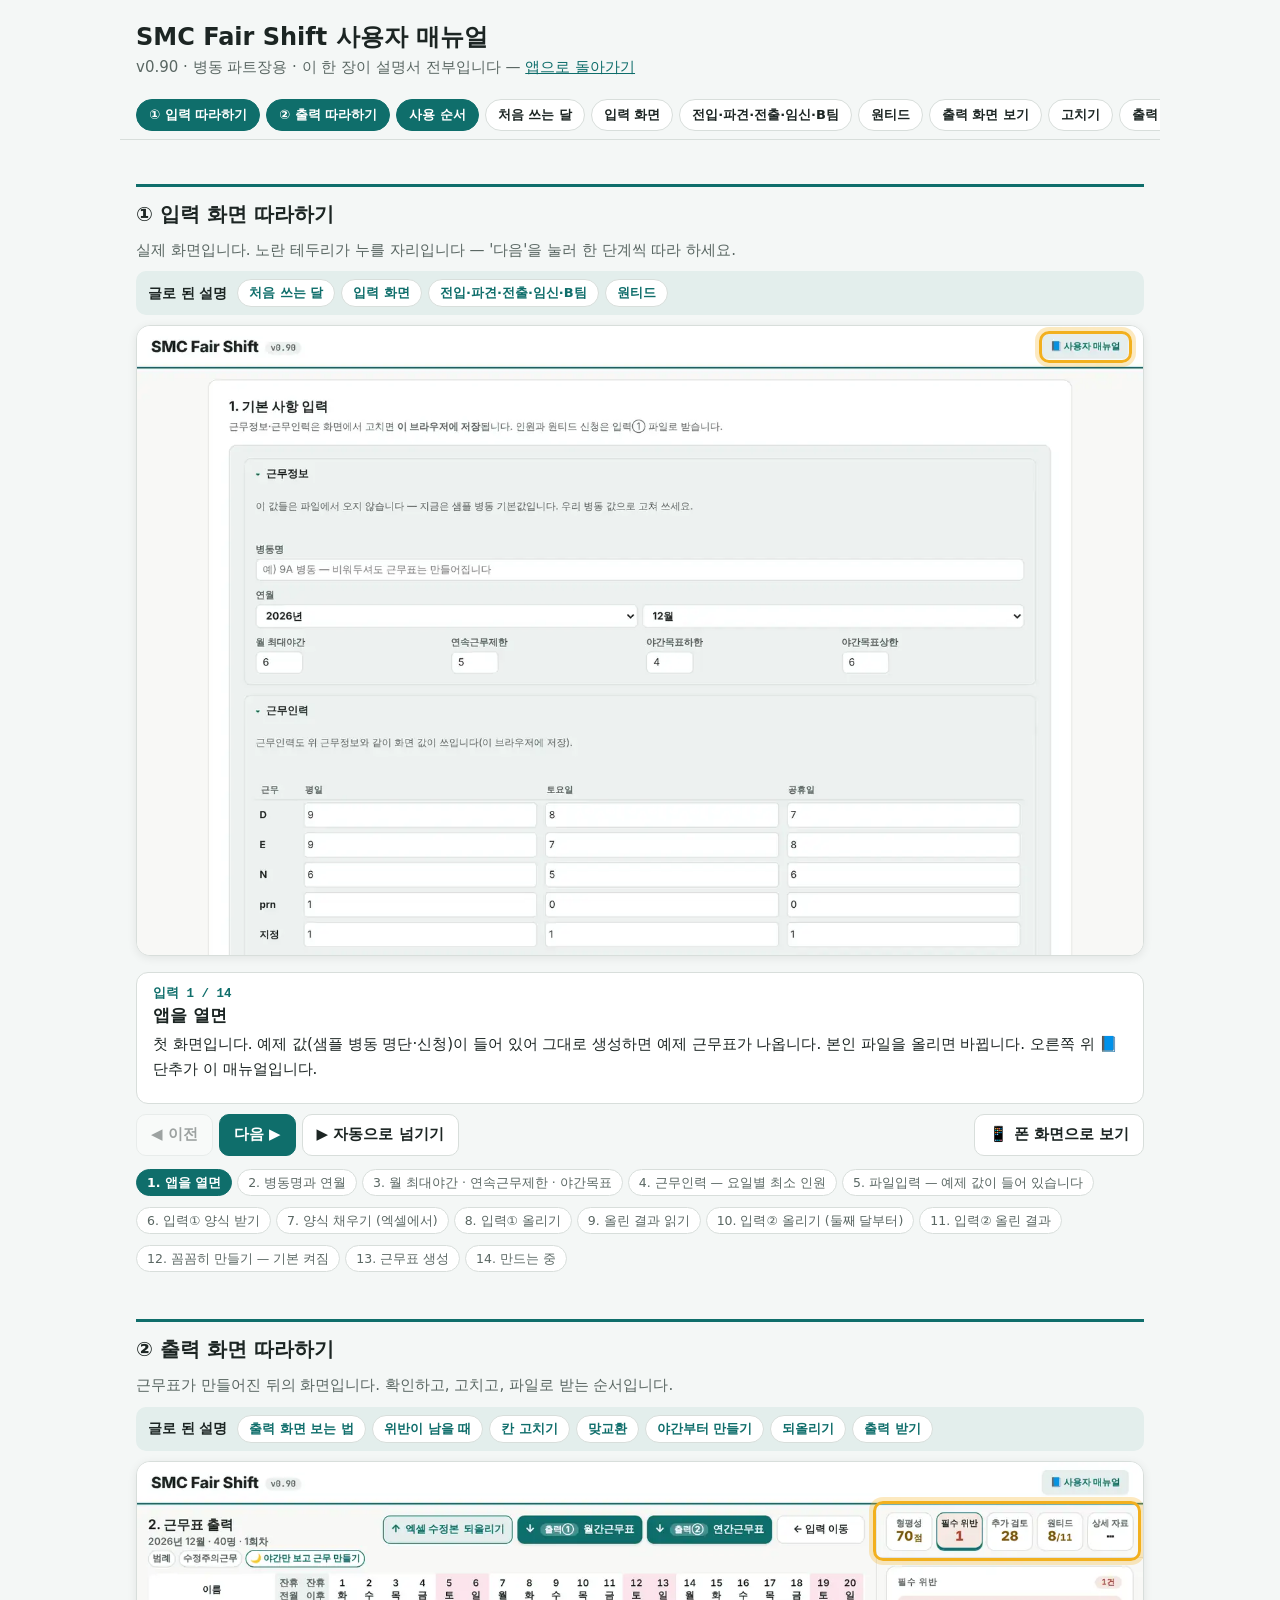
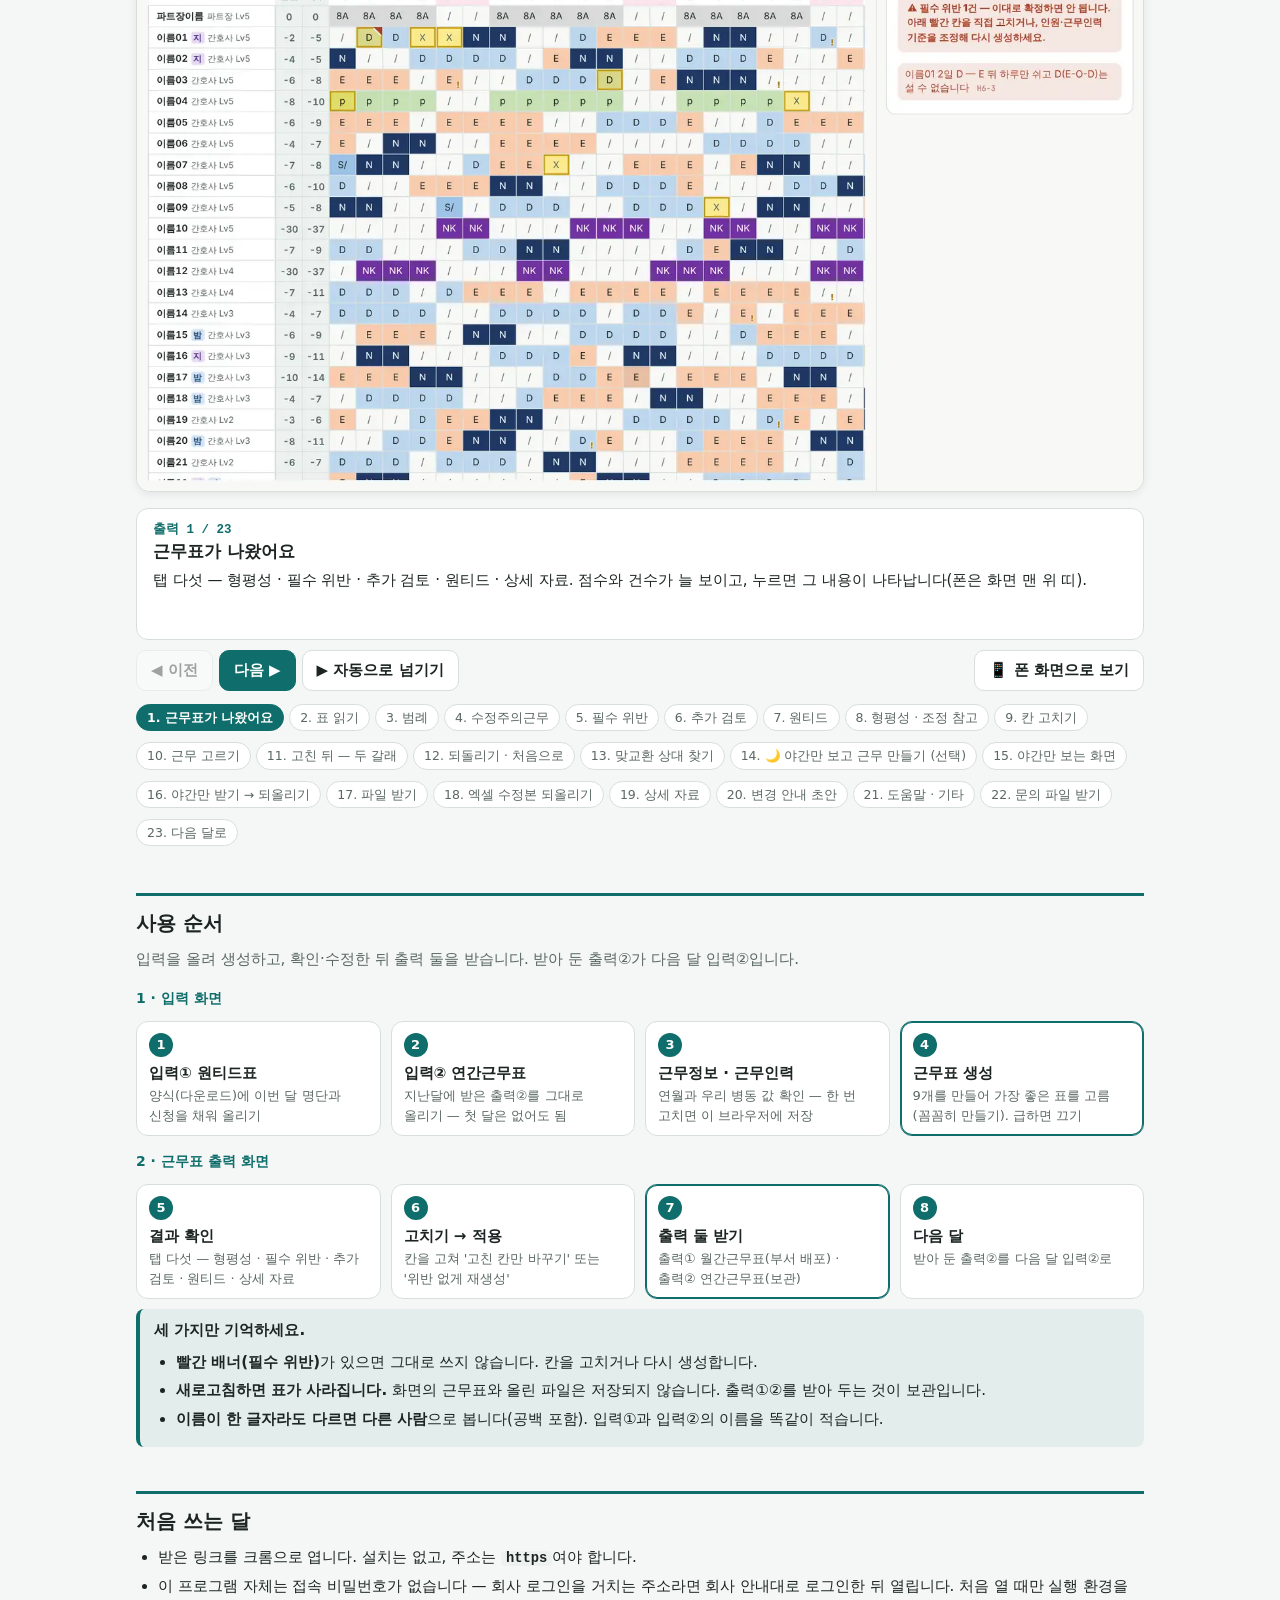
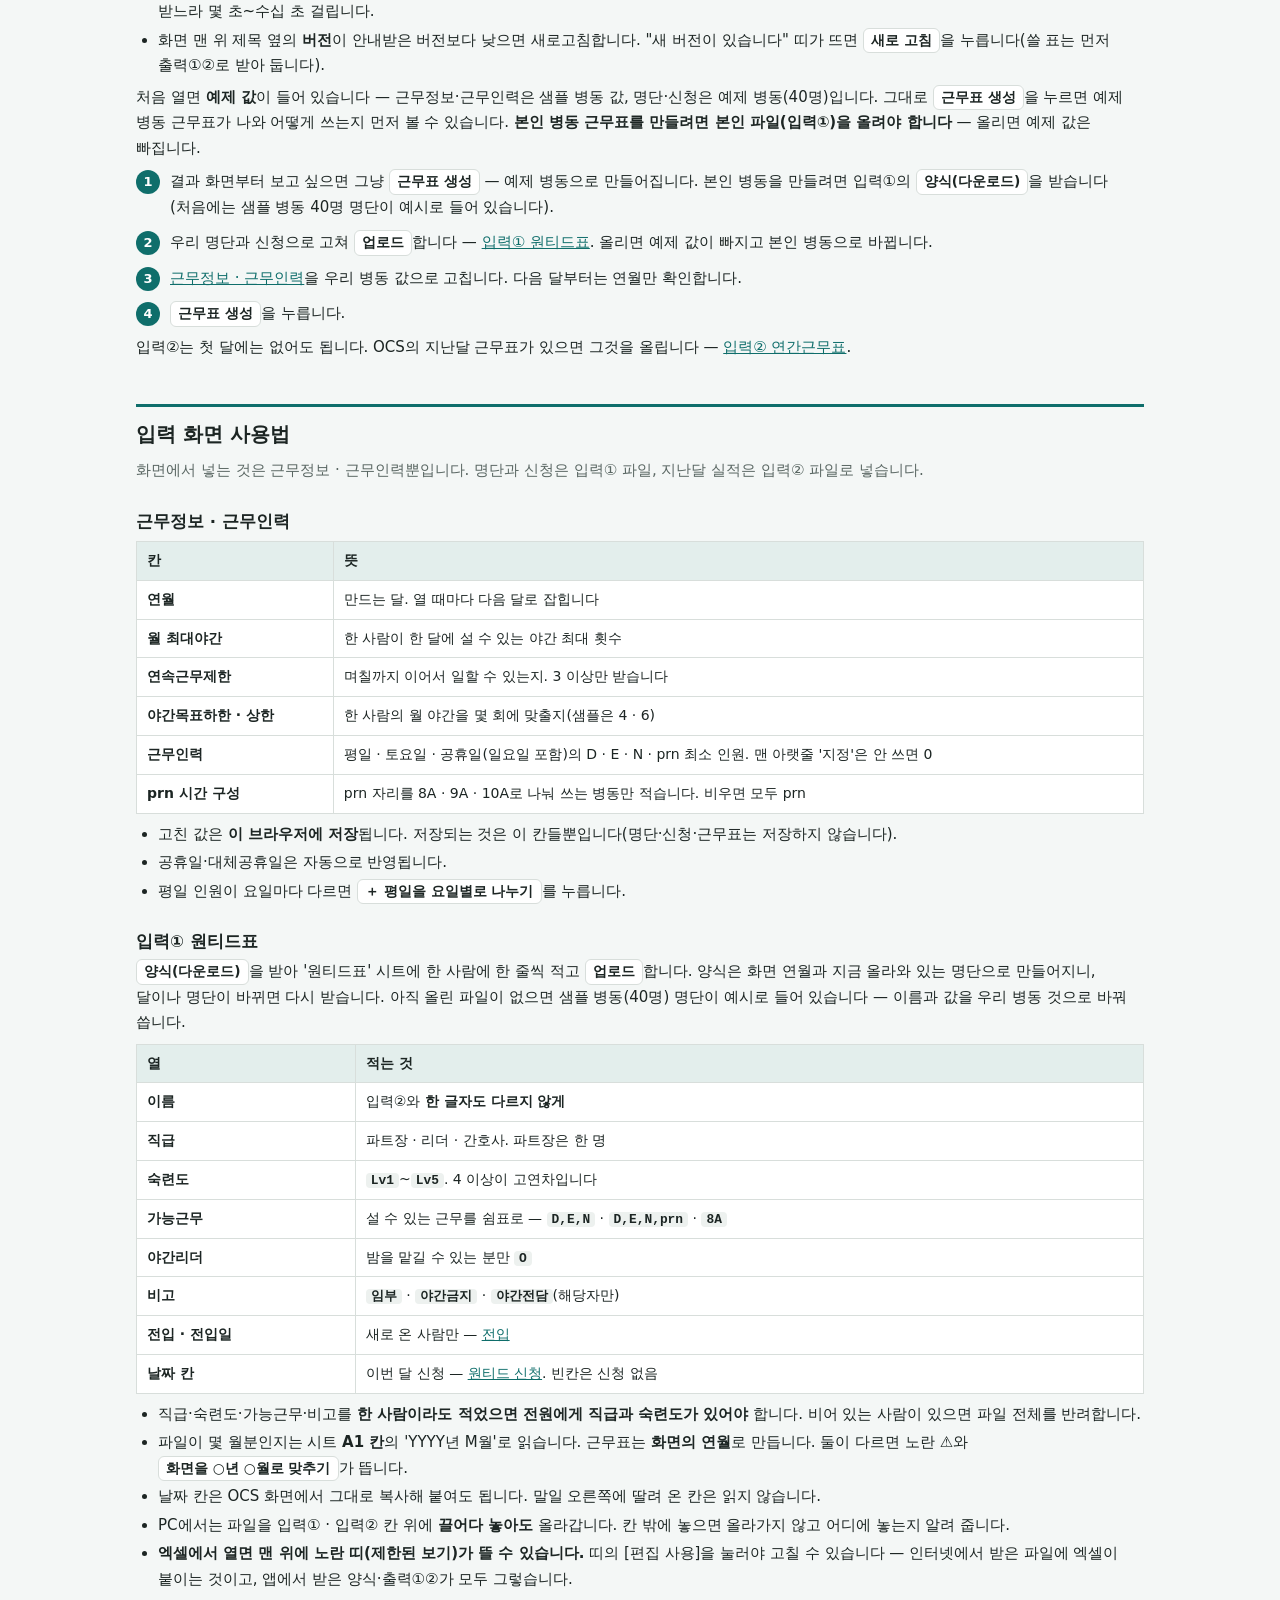
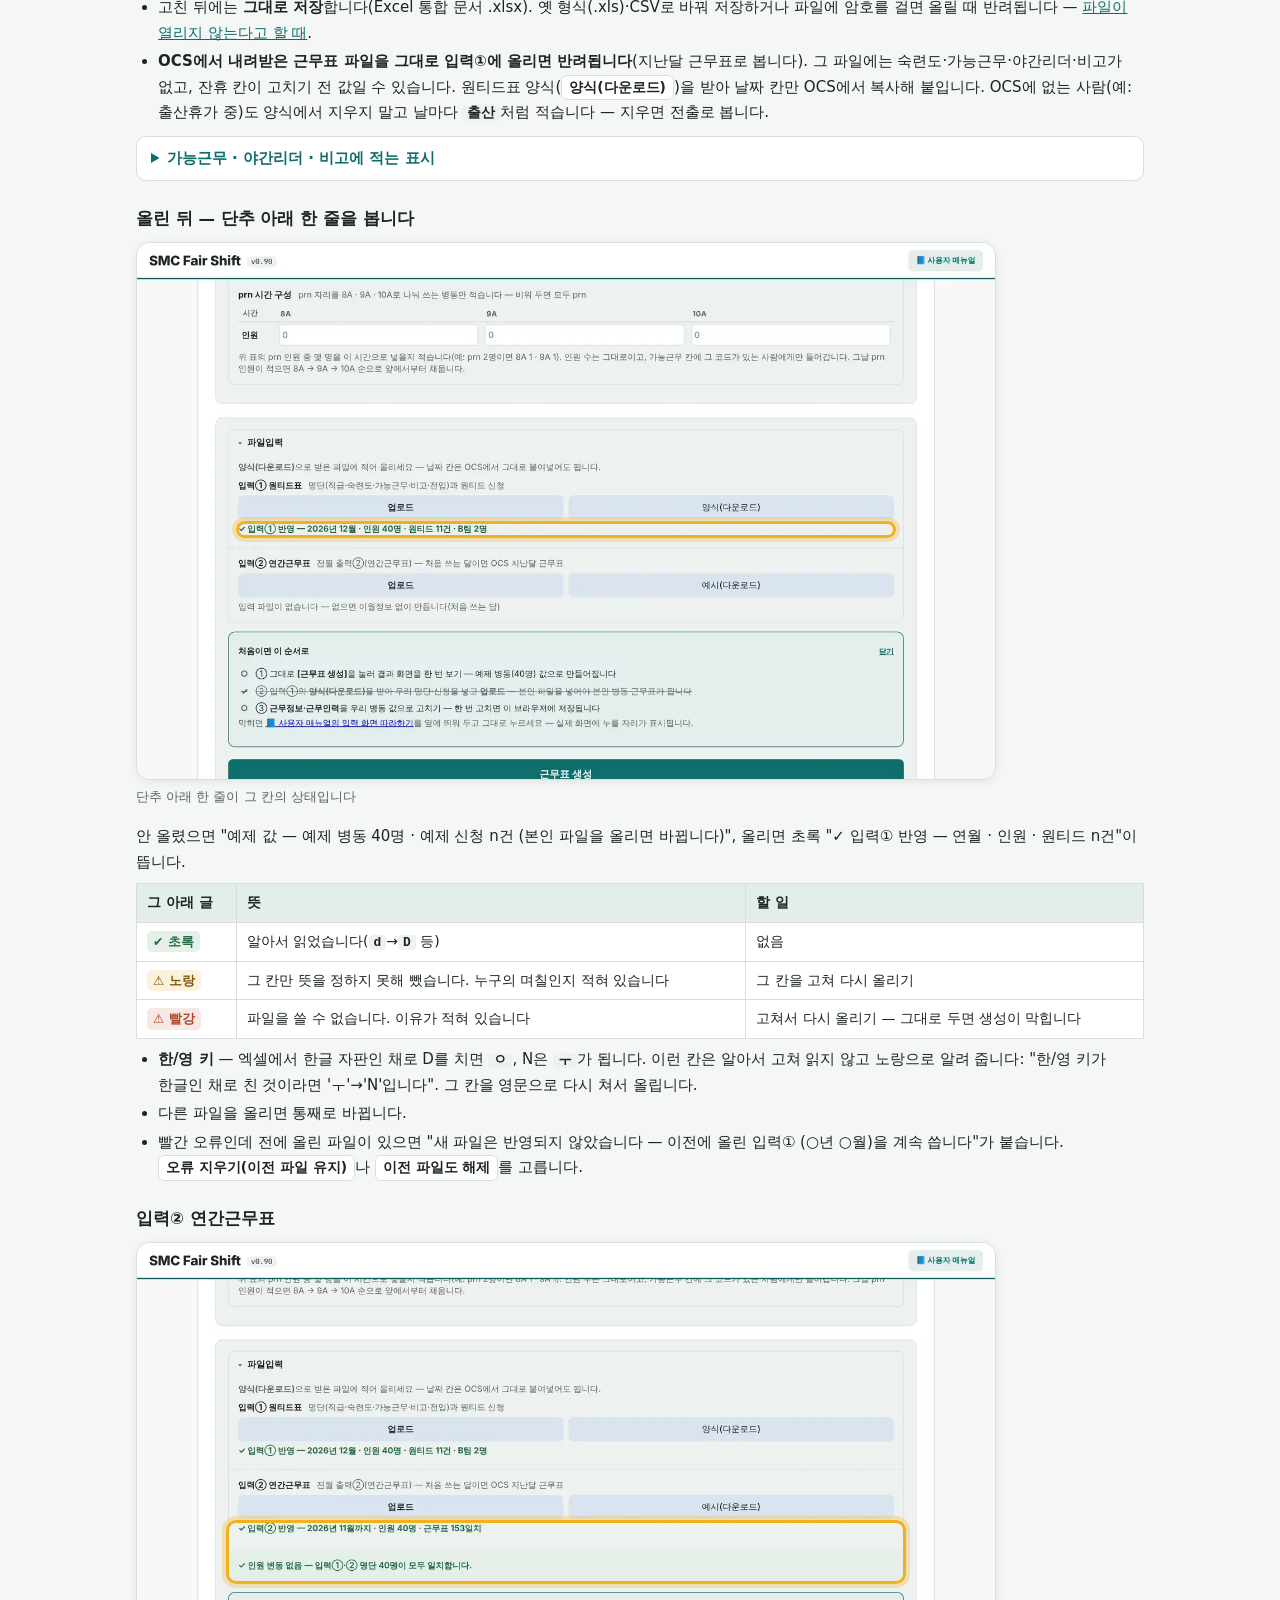
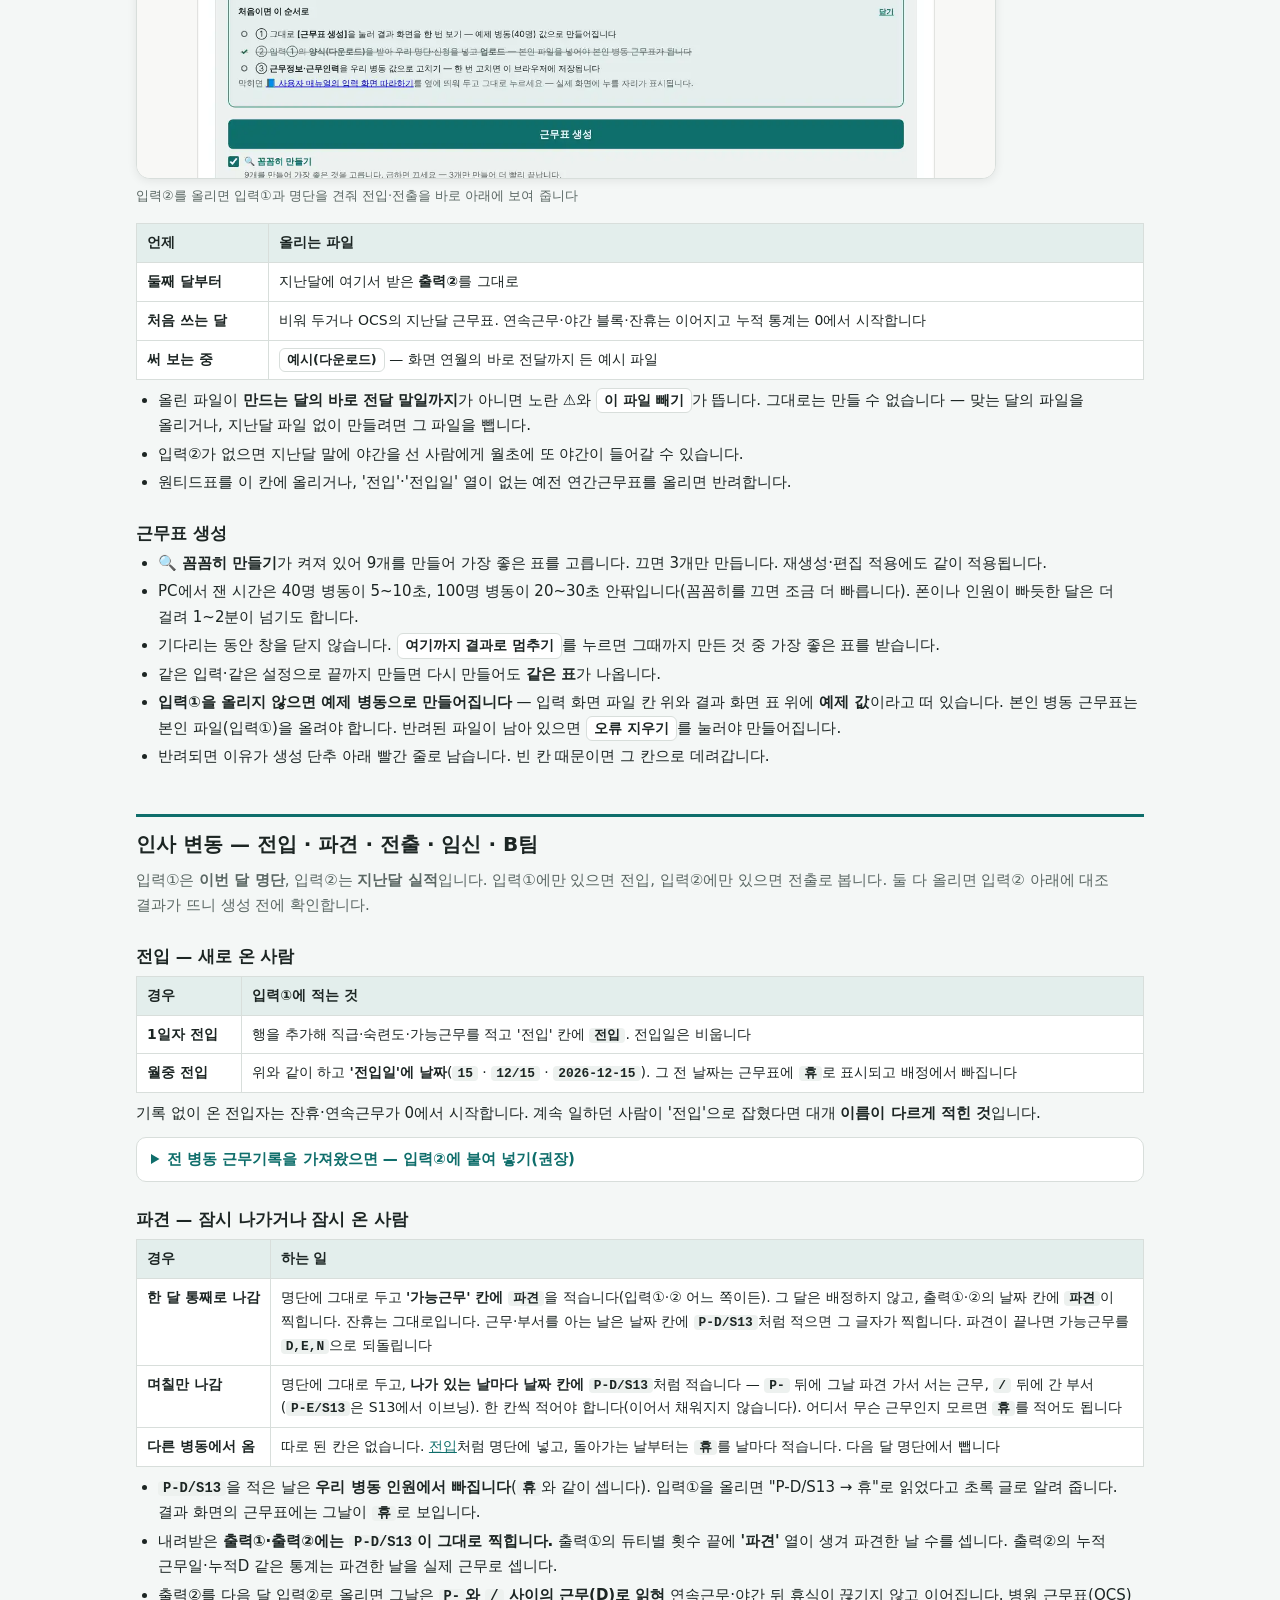
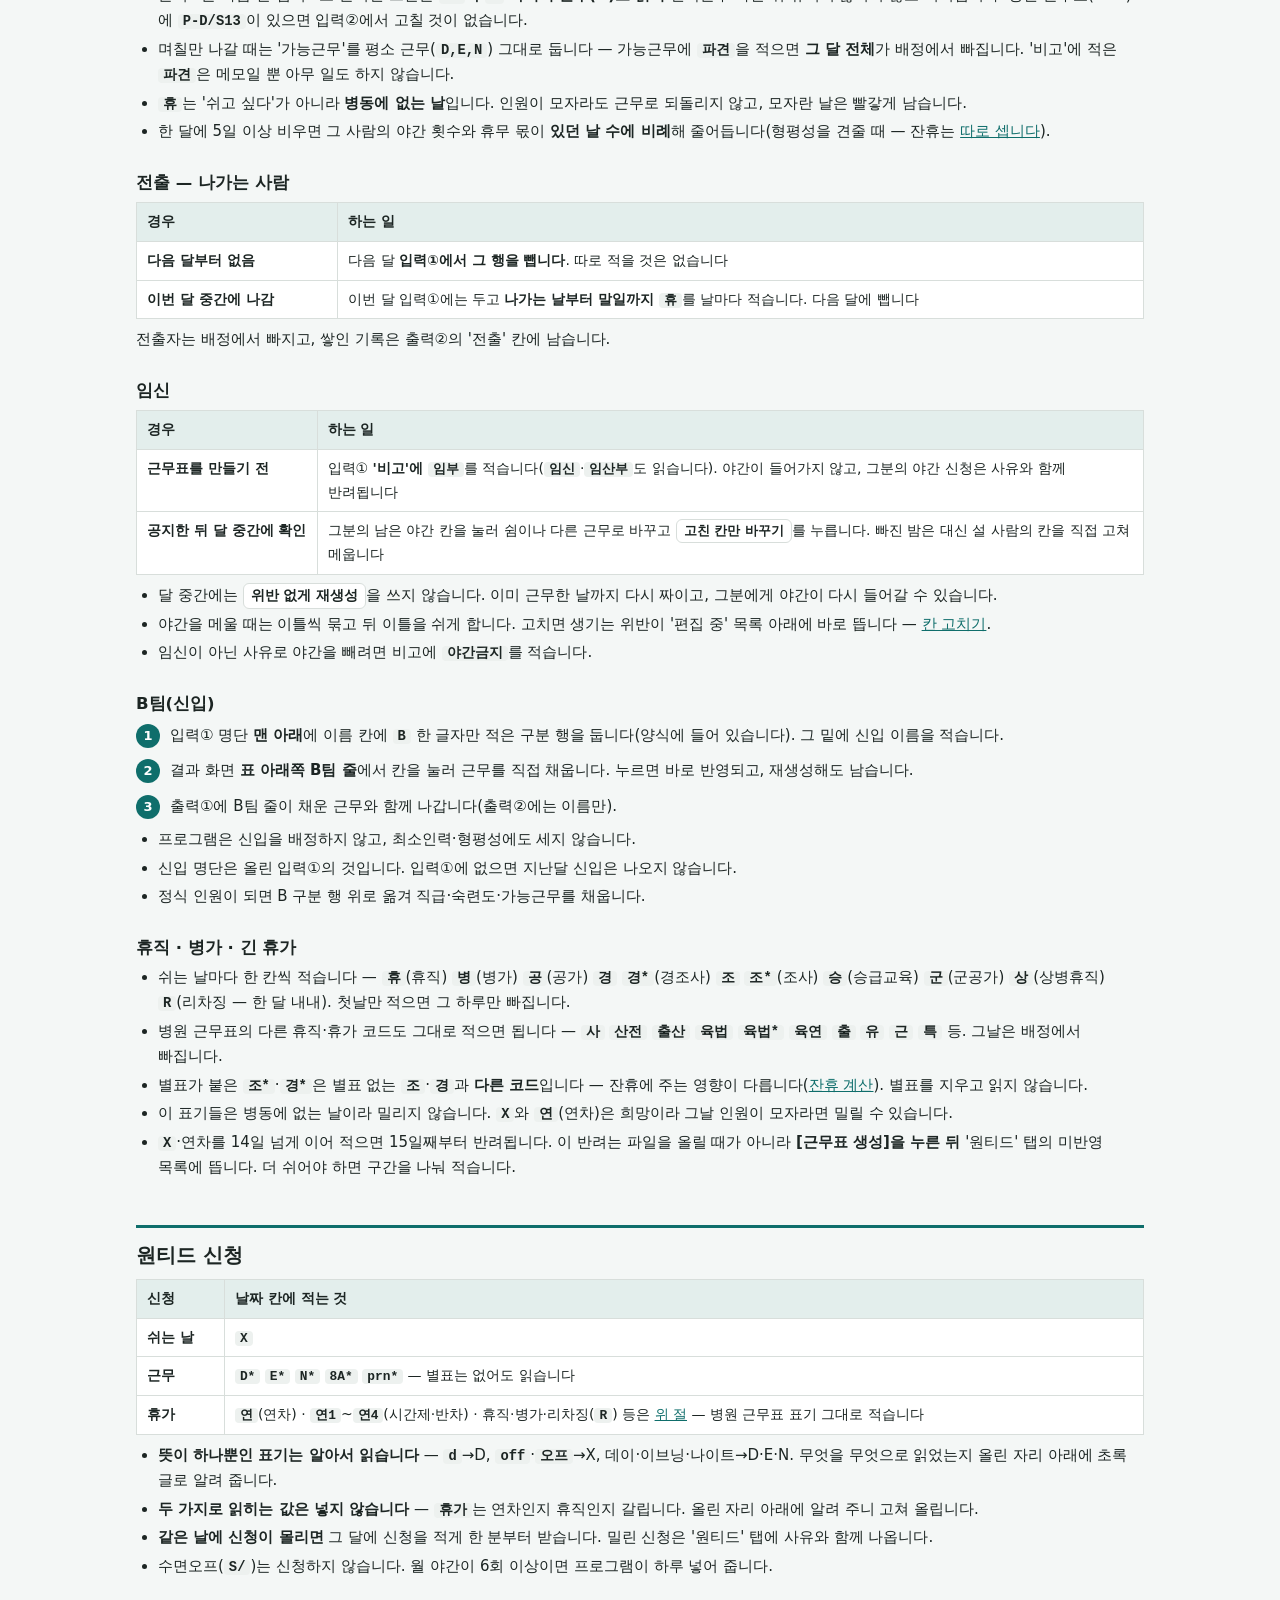
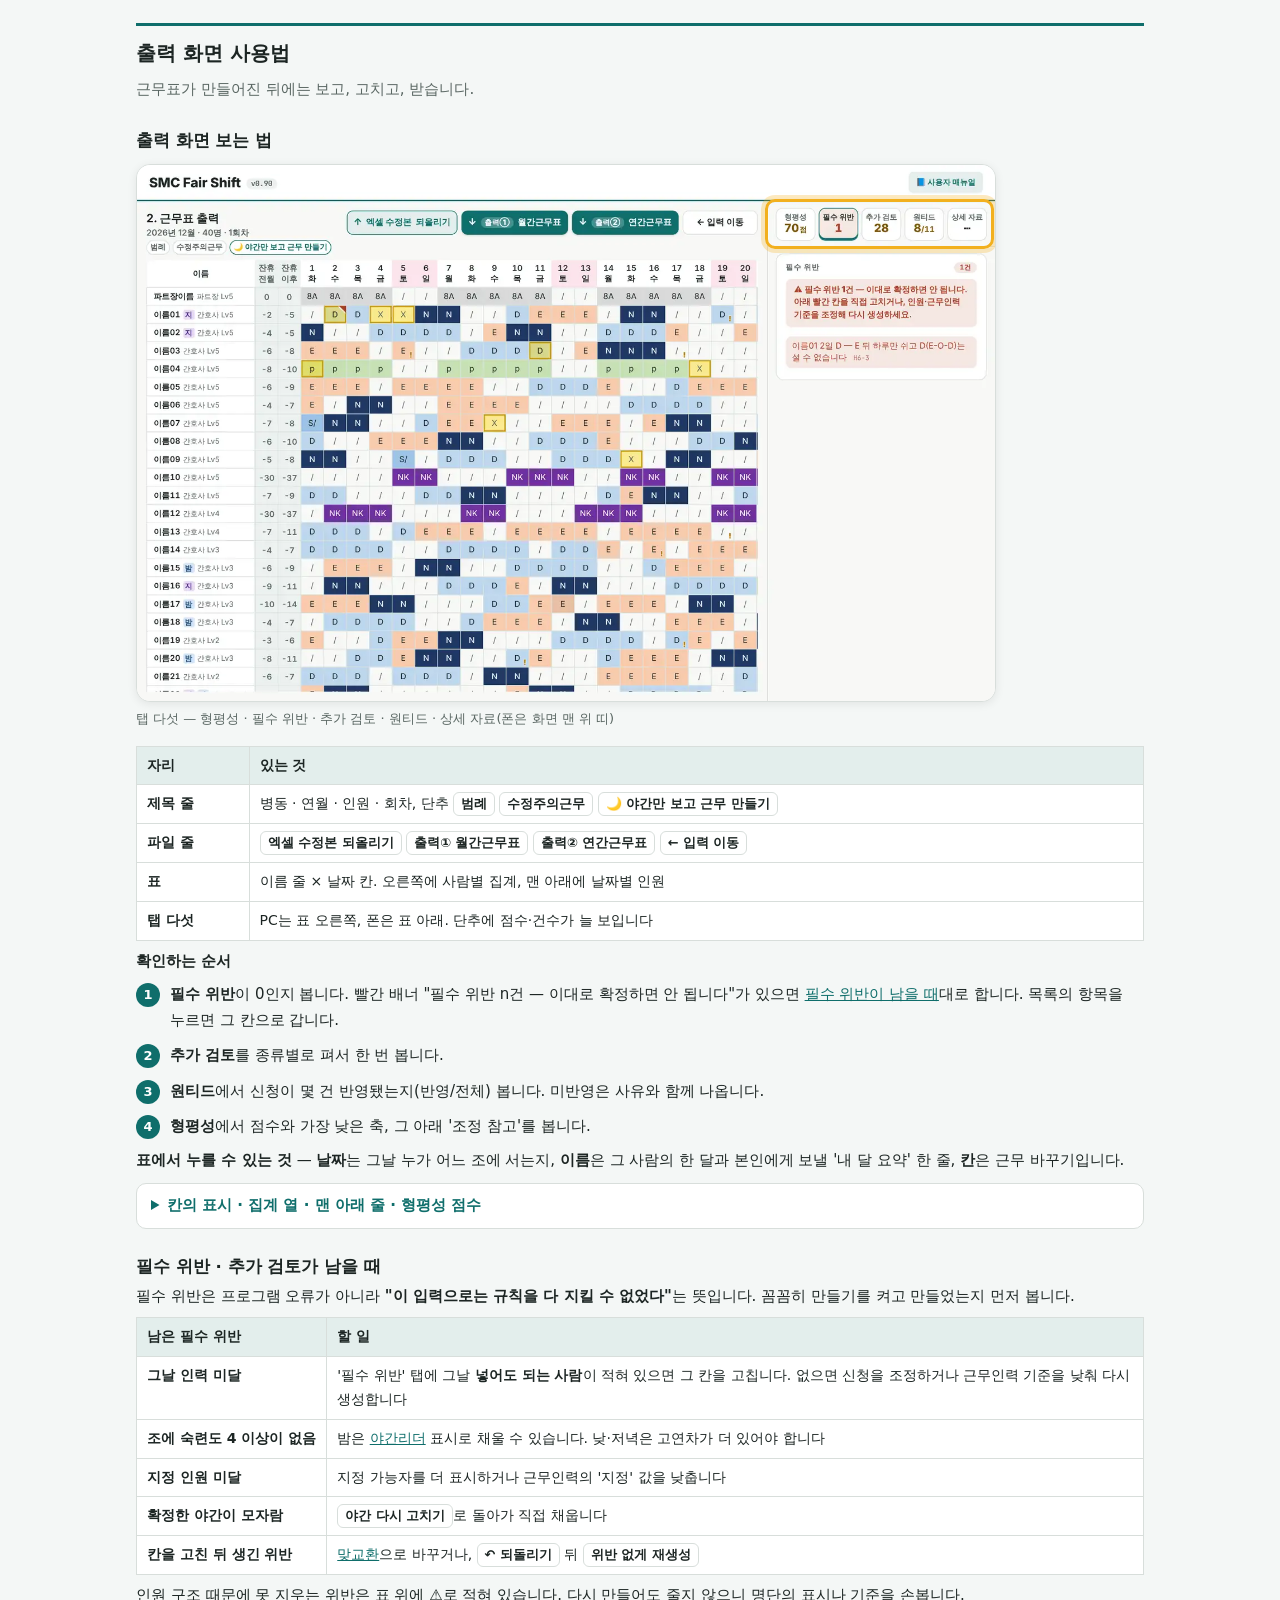
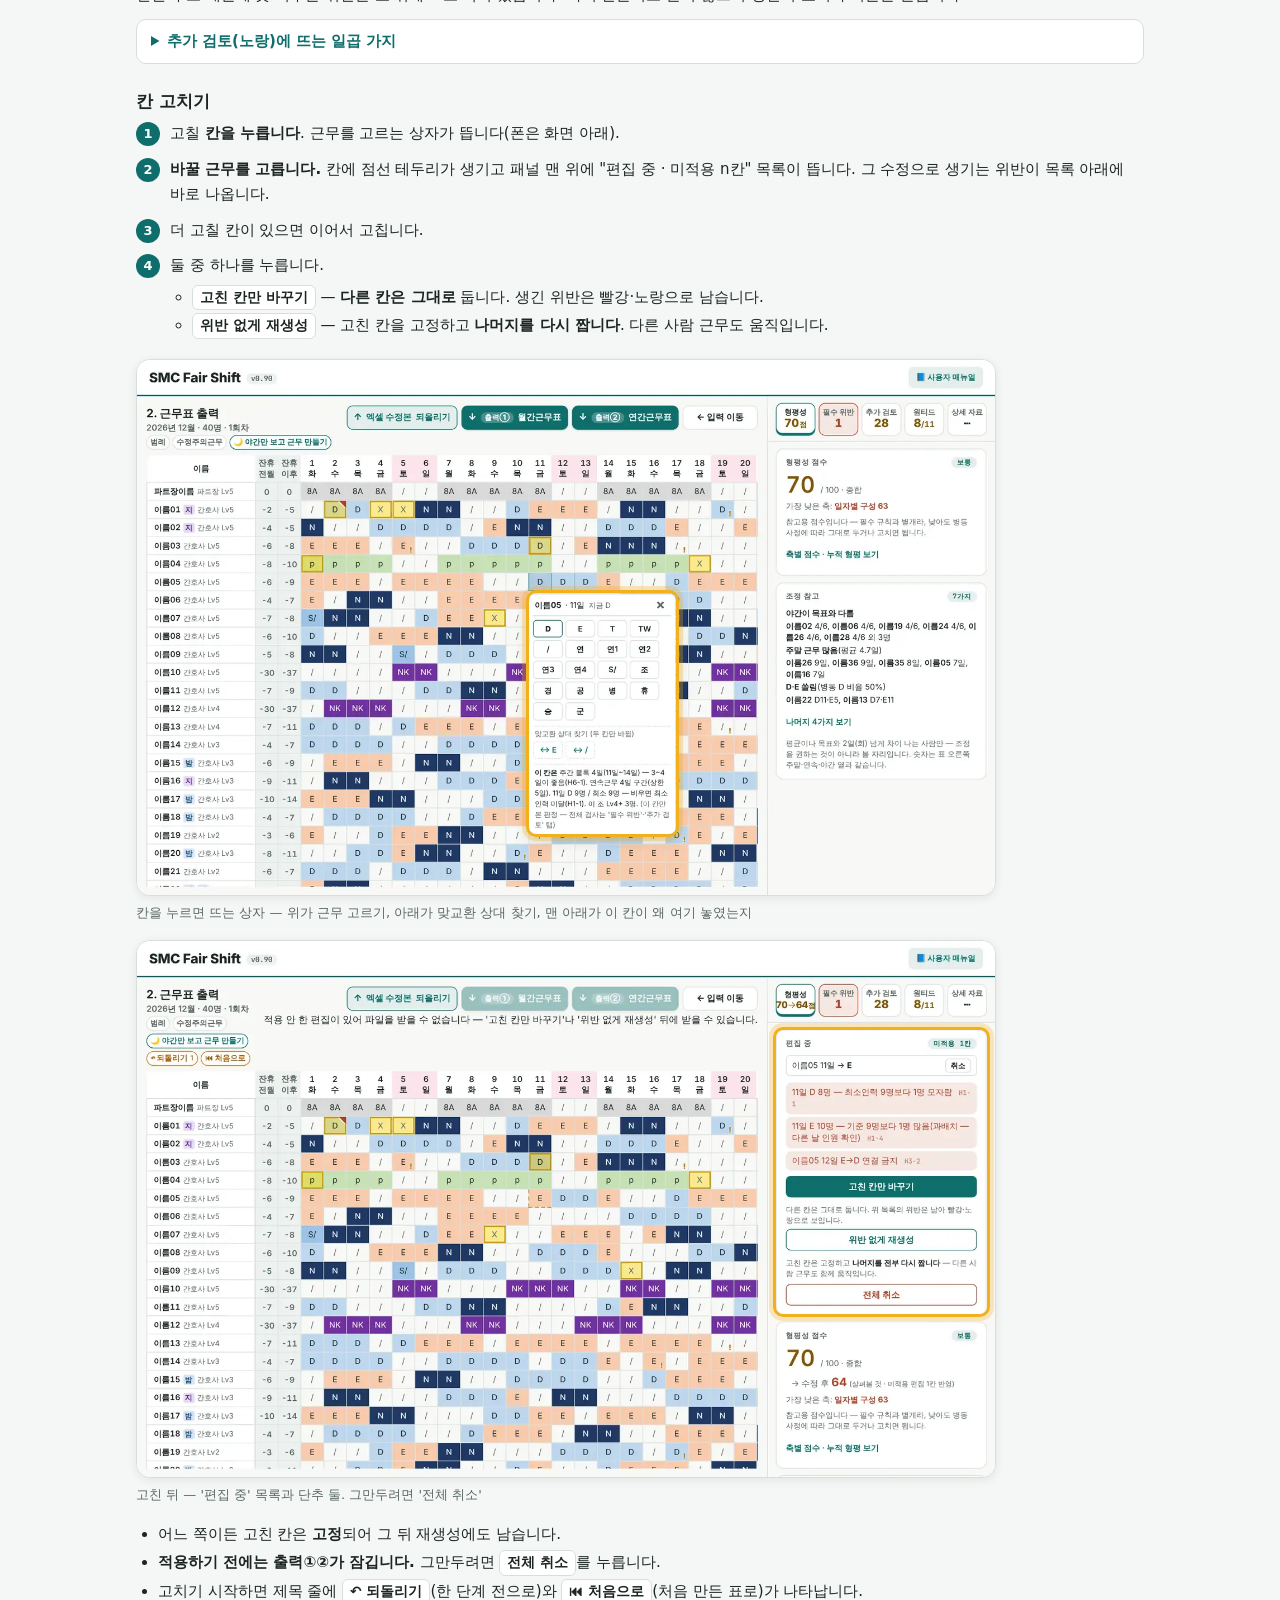
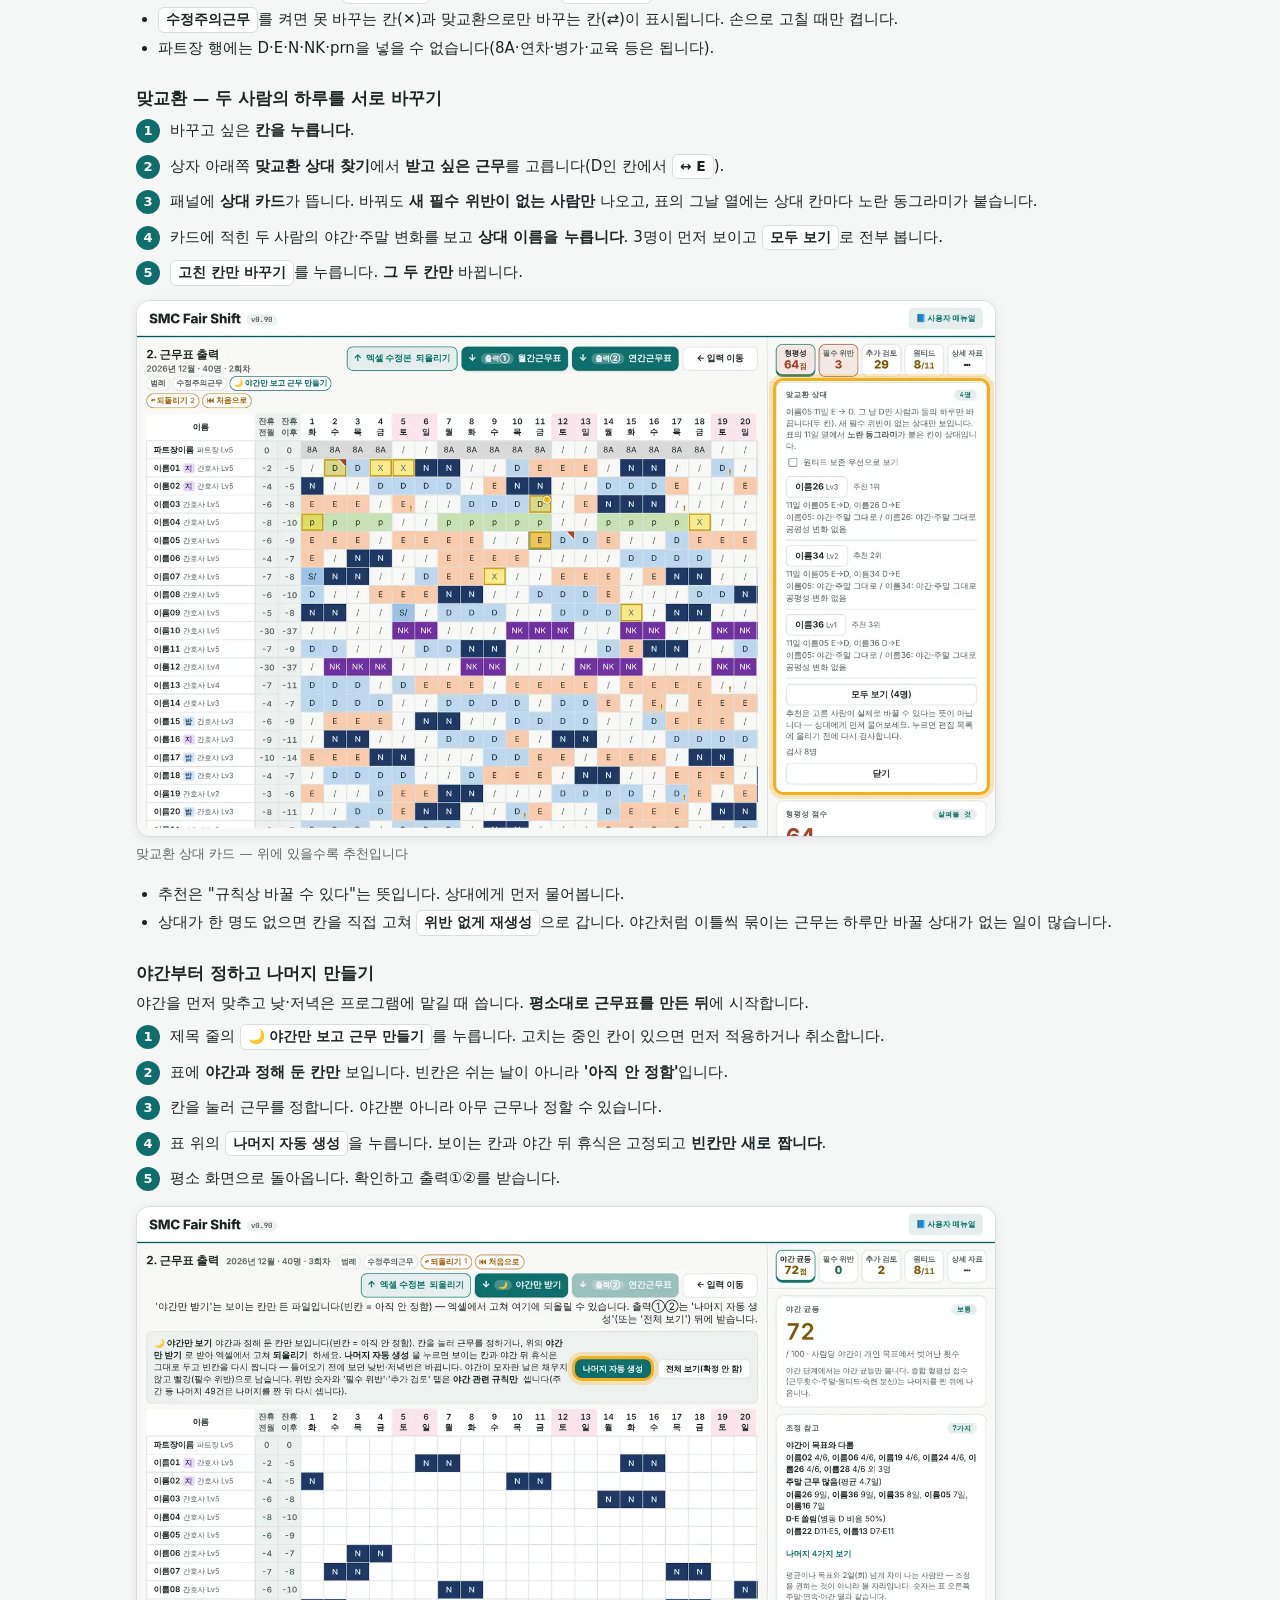
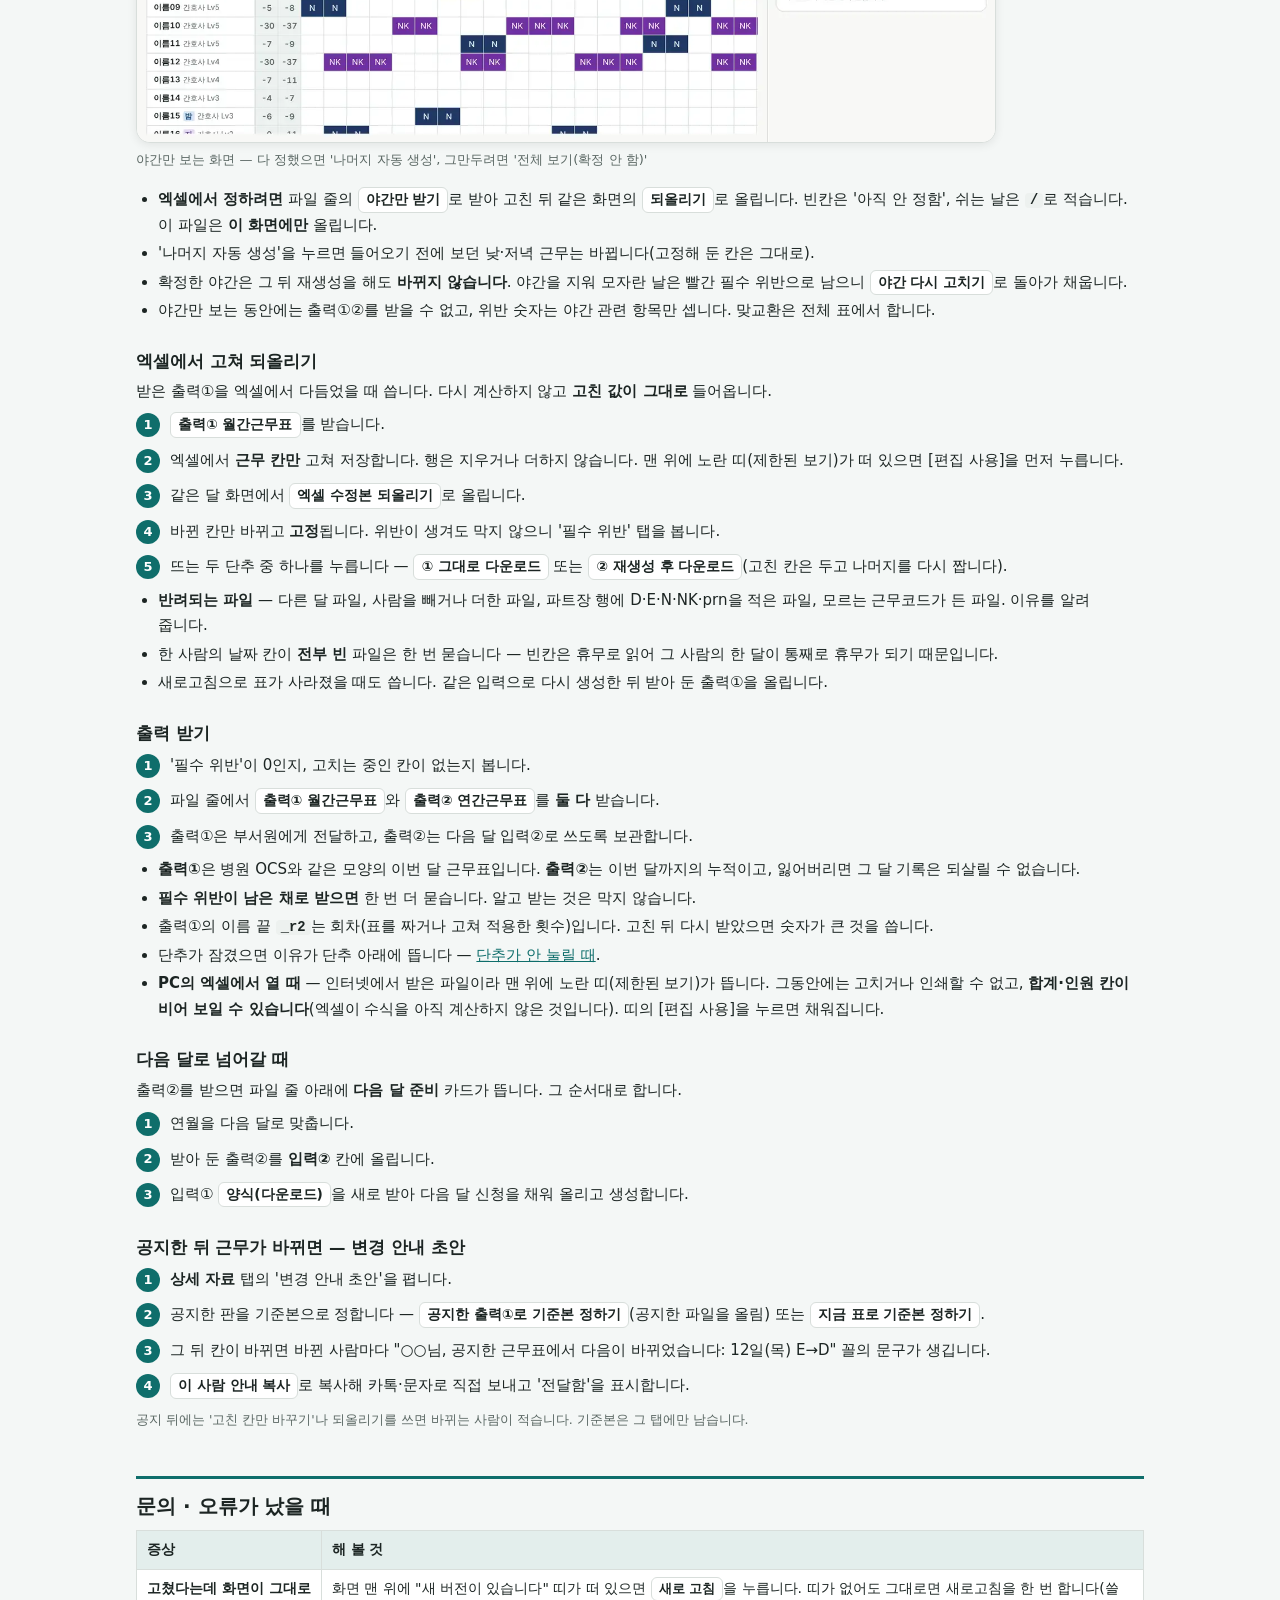
==== manual.html @ b8f86c38 "배포판 자동 동기화 — 9eadc11 (claude/python-program-2ugsof) 비공개 저장소의 소스에서 py_app.zip을 새로 굽고 배포 파일을 맞췄습니다. 이 " ====
<!doctype html>
<!-- 이 파일은 tools/build_manual.py가 만든다 — 직접 고치지 말 것. 글은 tools/manual/body.html과 build_manual.py의 STEPS,
     틀은 tools/manual/page.html에 있다. 화면이 바뀌면 `python tools/build_manual.py --shoot`으로 그림을 다시 찍는다. -->
<html lang="ko">
<meta charset="utf-8">
<title>SMC Fair Shift 사용자 매뉴얼</title>
<meta name="viewport" content="width=device-width,initial-scale=1">
<style>
:root { --bg: #F4F7F6; --card: #FFFFFF; --ink: #1C2523; --sub: #5A6763; --line: #D8DEDB; --accent: #0F6E6B; --on-accent: #fff; --soft: #E3EEEC;
  --hard: #AD432B; --hard-soft: #F6E8E3; --warn: #7F5708; --warn-soft: #FBF1DC; --ok: #246A42; --ok-soft: #E4F0E8; --gold: #F2B01E; --code: #EDF1EF; }
@media (prefers-color-scheme: dark) { :root { --bg: #0F1716; --card: #17211F; --ink: #E3ECEA; --sub: #98AAA6; --line: #2A3A37; --accent: #4FB3AE; --on-accent: #06201E; --soft: #1C2E2C;
  --hard: #E07B5F; --hard-soft: #2E211C; --warn: #E0B85A; --warn-soft: #2C2616; --ok: #6CC08E; --ok-soft: #18291F; --code: #1E2A28; color-scheme: dark; } }
* { box-sizing: border-box; }
html { scroll-behavior: smooth; scroll-padding-top: 58px; }
body { margin: 0; background: var(--bg); color: var(--ink); font: 15px/1.7 "Noto Sans KR", "Apple SD Gothic Neo", "Malgun Gothic", system-ui, sans-serif; word-break: keep-all; overflow-wrap: anywhere; }
main { max-width: 1040px; margin: 0 auto; padding: 0 16px 80px; }
a { color: var(--accent); }
h1 { font-size: 24px; margin: 22px 0 2px; line-height: 1.3; }
h2 { font-size: 20px; margin: 44px 0 10px; padding-top: 14px; border-top: 3px solid var(--accent); line-height: 1.35; }
h3 { font-size: 16.5px; margin: 26px 0 6px; line-height: 1.4; }
h4 { font-size: 15px; margin: 16px 0 4px; }
p { margin: 6px 0; } ul, ol { margin: 6px 0; padding-left: 22px; } li { margin: 3px 0; }
small, .sub { color: var(--sub); }
code, kbd { background: var(--code); border-radius: 4px; padding: 0 5px; font: 600 .92em ui-monospace, Menlo, Consolas, monospace; white-space: nowrap; }
.lead { color: var(--sub); margin: 0 0 6px; }
.btn { display: inline-block; border: 1px solid var(--line); background: var(--card); border-radius: 6px; padding: 0 7px; font-weight: 700; font-size: .92em; white-space: nowrap; }
/* 맨 위 목차 — 스크롤해도 붙어 있다 */
nav.toc { position: sticky; top: 0; z-index: 20; background: var(--bg); border-bottom: 1px solid var(--line); margin: 10px -16px 0; padding: 8px 16px; display: flex; gap: 6px; overflow-x: auto; scrollbar-width: thin; }
nav.toc a { flex: none; text-decoration: none; color: var(--ink); background: var(--card); border: 1px solid var(--line); border-radius: 999px; padding: 4px 12px; font-size: 13px; font-weight: 600; }
nav.toc a:hover { border-color: var(--accent); color: var(--accent); }
nav.toc a.key { background: var(--accent); border-color: var(--accent); color: var(--on-accent); }
.card { background: var(--card); border: 1px solid var(--line); border-radius: 12px; padding: 12px 16px; margin: 10px 0; }
.note { border-left: 4px solid var(--accent); background: var(--soft); border-radius: 8px; padding: 9px 14px; margin: 10px 0; }
.note.warn { border-color: var(--gold); background: var(--warn-soft); }
.note.bad { border-color: var(--hard); background: var(--hard-soft); }
.wrap { overflow-x: auto; margin: 8px 0; }
table { border-collapse: collapse; width: 100%; background: var(--card); font-size: 14px; }
th, td { border: 1px solid var(--line); padding: 7px 10px; text-align: left; vertical-align: top; }
th { background: var(--soft); white-space: nowrap; font-weight: 700; }
td.k { white-space: nowrap; font-weight: 700; }
.how { counter-reset: how; list-style: none; padding: 0; }
.how > li { counter-increment: how; position: relative; padding: 2px 0 2px 34px; margin: 6px 0; }
.how > li::before { content: counter(how); position: absolute; left: 0; top: 3px; width: 24px; height: 24px; border-radius: 50%; background: var(--accent); color: var(--on-accent); font-weight: 700; font-size: 13px; display: grid; place-items: center; }
.tag { display: inline-block; border-radius: 5px; padding: 0 6px; font-size: 12.5px; font-weight: 700; }
.tag.g { background: var(--ok-soft); color: var(--ok); } .tag.y { background: var(--warn-soft); color: var(--warn); } .tag.r { background: var(--hard-soft); color: var(--hard); }
/* 사용 순서 — 여덟 칸 */
.flow { display: grid; grid-template-columns: repeat(4, 1fr); gap: 10px; margin: 10px 0; }
@media (max-width: 860px) { .flow { grid-template-columns: repeat(2, 1fr); } }
@media (max-width: 460px) { .flow { grid-template-columns: 1fr; } }
.flow .f { background: var(--card); border: 1px solid var(--line); border-radius: 12px; padding: 10px 12px; position: relative; }
.flow .f b { display: block; font-size: 15px; } .flow .f span { color: var(--sub); font-size: 13px; line-height: 1.5; display: block; }
.flow .f i { font-style: normal; display: inline-grid; place-items: center; width: 24px; height: 24px; border-radius: 50%; background: var(--accent); color: var(--on-accent); font-weight: 700; font-size: 13px; margin-bottom: 4px; }
.flow .f.key { border-color: var(--accent); box-shadow: inset 0 0 0 1px var(--accent); }
.flow-head { font-weight: 700; color: var(--accent); margin: 14px 0 0; font-size: 14px; }
/* 따라하기 — 실제 화면 그림 위에 누를 자리 테두리와 손가락 */
.walk { display: grid; grid-template-columns: minmax(0, 300px) minmax(0, 1fr); gap: 16px; align-items: start; margin: 10px 0; }
.walk.pc { grid-template-columns: 1fr; }
@media (max-width: 720px) { .walk { grid-template-columns: 1fr; } .walk:not(.pc) .frame { max-width: 320px; margin: 0 auto; } }
.frame { position: relative; border: 1px solid var(--line); border-radius: 14px; overflow: hidden; background: var(--card); box-shadow: 0 2px 10px rgba(0,0,0,.08); }
.frame img { display: block; width: 100%; height: auto; }
.frame .ring { position: absolute; border: 3px solid var(--gold); border-radius: 10px; box-shadow: 0 0 0 4px rgba(242,176,30,.28); transition: all .35s ease; pointer-events: none; }
.frame .hand { position: absolute; font-size: 30px; line-height: 1; transform: translate(-30%, 10%); transition: all .35s ease; pointer-events: none; filter: drop-shadow(0 2px 3px rgba(0,0,0,.35)); }
.frame .off { display: none; }
.walk-card { background: var(--card); border: 1px solid var(--line); border-radius: 12px; padding: 12px 16px; min-height: 132px; }
.walk-card .no { font: 700 12.5px ui-monospace, Menlo, monospace; color: var(--accent); }
.walk-card h3 { margin: 2px 0 4px; font-size: 17px; }
.walk-card p { margin: 0; }
.walk-ctl { display: flex; flex-wrap: wrap; gap: 6px; margin: 10px 0; align-items: center; }
.walk-ctl button { font: inherit; font-weight: 600; color: var(--ink); cursor: pointer; border: 1px solid var(--line); background: var(--card); border-radius: 10px; padding: 7px 14px; }
.walk-ctl button:hover:not(:disabled) { border-color: var(--accent); color: var(--accent); }
.walk-ctl button:disabled { opacity: .4; cursor: default; }
.walk-ctl button.primary { background: var(--accent); color: var(--on-accent); border-color: var(--accent); }
.walk-ctl button.primary:hover:not(:disabled) { color: var(--on-accent); filter: brightness(1.08); }
.walk-ctl .grow { flex: 1; }
.walk-list { list-style: none; padding: 0; margin: 0; display: flex; flex-wrap: wrap; gap: 5px; }
.walk-list button { font: inherit; font-size: 12.5px; cursor: pointer; border: 1px solid var(--line); background: var(--card); color: var(--sub); border-radius: 999px; padding: 2px 10px; }
.walk-list button.cur { background: var(--accent); border-color: var(--accent); color: var(--on-accent); font-weight: 700; }
.walk-list button.done { color: var(--ink); }
.walk-print { display: none; }
/* 따라하기 머리의 '글로 된 설명' — 그림만 보고 끝내지 않게, 그 화면의 설명 절로 바로 가는 줄 */
.jump { display: flex; flex-wrap: wrap; gap: 6px; align-items: center; background: var(--soft); border-radius: 10px; padding: 8px 12px; margin: 8px 0; }
.jump b { margin-right: 4px; font-size: 13.5px; }
.jump a { text-decoration: none; background: var(--card); border: 1px solid var(--line); border-radius: 999px; padding: 2px 11px; font-size: 13px; font-weight: 600; }
.jump a:hover { border-color: var(--accent); }
@media print { .jump { display: none; } }
/* 본문 사이의 화면 그림 — 따라하기와 같은 그림을 그 설명 옆에 한 장씩 */
figure.shot { margin: 12px 0 16px; }
figure.shot .frame { max-width: 860px; }
figure.shot.phone .frame { max-width: 300px; }
figure.shot figcaption { color: var(--sub); font-size: 13px; margin-top: 6px; }
/* 가끔 찾아보는 참고는 접어 둔다(본문의 details.fold) — 주소가 그 안을 가리키면 아래 스크립트가 편다 */
details.fold { background: var(--card); border: 1px solid var(--line); border-radius: 10px; padding: 0 14px; margin: 10px 0; }
details.fold > summary { cursor: pointer; font-weight: 700; padding: 9px 0; color: var(--accent); }
details.fold[open] { padding-bottom: 10px; }
footer { margin-top: 50px; padding-top: 12px; border-top: 1px solid var(--line); color: var(--sub); font-size: 13px; }
@media print {
  nav.toc, .walk-ctl, .walk-list, .frame .hand { display: none !important; }
  body { background: #fff; font-size: 11.5pt; } main { max-width: none; padding: 0; }
  .walk { display: none; } .walk-print { display: block; }
  h2 { break-after: avoid; } .card, .note, table, .flow .f { break-inside: avoid; }
}
</style>
<main>
<h1>SMC Fair Shift 사용자 매뉴얼</h1>
<p class="lead">v0.90 · 병동 파트장용 · 이 한 장이 설명서 전부입니다 — <a href="index.html">앱으로 돌아가기</a></p>

<nav class="toc" aria-label="목차">
  <a class="key" href="#in">① 입력 따라하기</a><a class="key" href="#out">② 출력 따라하기</a><a class="key" href="#flow">사용 순서</a>
  <a href="#first">처음 쓰는 달</a><a href="#input">입력 화면</a><a href="#cases">전입·파견·전출·임신·B팀</a><a href="#wanted">원티드</a>
  <a href="#ref">출력 화면 보기</a><a href="#fix">고치기</a><a href="#download">출력 받기</a><a href="#help">문의·오류</a><a href="#more">참고</a>
</nav>

<h2 id="in">① 입력 화면 따라하기</h2>
<p class="lead">실제 화면입니다. 노란 테두리가 누를 자리입니다 — '다음'을 눌러 한 단계씩 따라 하세요.</p>
<p class="jump"><b>글로 된 설명</b> <a href="#first">처음 쓰는 달</a><a href="#input">입력 화면</a><a href="#cases">전입·파견·전출·임신·B팀</a><a href="#wanted">원티드</a></p>
<div class="walk" data-tab="in"></div>
<ol class="walk-print"><li><b>앱을 열면</b> — 첫 화면입니다. 예제 값(샘플 병동 명단·신청)이 들어 있어 그대로 생성하면 예제 근무표가 나옵니다. 본인 파일을 올리면 바뀝니다. 오른쪽 위 📘 단추가 이 매뉴얼입니다.</li><li><b>병동명과 연월</b> — 이번에 만들 근무표의 병동과 연·월입니다. 연월은 열 때마다 다음 달로 잡혀 있으니 맞는지만 확인합니다.</li><li><b>월 최대야간 · 연속근무제한 · 야간목표</b> — 한 사람의 월 야간 최대 횟수, 연속근무 상한(보통 5, 3 이상), 야간 목표 범위입니다. 한 번 고치면 이 브라우저에 저장돼 다음 달에도 그대로 뜹니다.</li><li><b>근무인력 — 요일별 최소 인원</b> — 평일·토요일·공휴일(일요일 포함)마다 D·E·N·prn이 최소 몇 명인지 적습니다. 근무표는 이 숫자를 반드시 채우려 합니다. 맨 아랫줄 &#x27;지정&#x27;은 쓰는 병동만(안 쓰면 0).</li><li><b>파일입력 — 예제 값이 들어 있습니다</b> — 입력① 칸 위에 &#x27;예제 값이 들어 있습니다&#x27;가 떠 있습니다. 그대로 생성하면 예제 병동, 본인 파일을 올리면 본인 병동입니다. 입력②는 첫 달에는 없어도 됩니다.</li><li><b>입력① 양식 받기</b> — &#x27;양식(다운로드)&#x27;을 누르면 화면 연월의 양식(엑셀)이 받아집니다. 처음에는 샘플 병동(40명) 명단이 예시로 들어 있으니, 이름·직급·숙련도·가능근무·비고를 우리 병동 것으로 바꾸고 날짜 칸에 이번 달 신청(원티드)을 적습니다.</li><li><b>양식 채우기 (엑셀에서)</b> — 받은 파일의 &#x27;원티드표&#x27; 시트입니다. 한 사람에 한 줄 — 이름·직급·숙련도·가능근무를 우리 병동 것으로 바꾸고, 밤을 맡길 수 있는 분은 야간리더에 O를 적습니다. 날짜 칸에는 신청만 적습니다: 쉬는 날은 X, 근무 신청은 D* E* N*. 빈칸은 신청 없음입니다. 저장하고 닫습니다.</li><li><b>입력① 올리기</b> — 채운 원티드표를 &#x27;업로드&#x27;로 올립니다. 날짜 칸은 OCS 화면에서 그대로 붙여 넣은 것이어도 됩니다.</li><li><b>올린 결과 읽기</b> — 단추 아래 한 줄이 상태입니다 — 초록 &#x27;✓ 입력① 반영 — 연월 · 인원 · 원티드 n건&#x27;. 노란 ⚠는 그 칸만 못 읽은 것, 빨간 글은 파일을 못 쓴다는 뜻이고 이유가 함께 뜹니다.</li><li><b>입력② 올리기 (둘째 달부터)</b> — 지난달에 받아 둔 출력②(연간근무표)를 그대로 올립니다. 처음 쓰는 달은 비워 두거나 OCS 지난달 근무표를 올립니다. 모양이 궁금하면 옆의 &#x27;예시(다운로드)&#x27;.</li><li><b>입력② 올린 결과</b> — &#x27;✓ 입력② 반영 — ○월까지 · 인원 · 근무표 n일치&#x27;. 입력①과 명단이 다르면 바로 아래에 전입·전출 대조가 뜹니다 — 생성 전에 한 번 확인합니다.</li><li><b>꼼꼼히 만들기 — 기본 켜짐</b> — 근무표를 9개 만들어 가장 좋은 것을 고릅니다. 급하면 끄세요 — 3개만 만들어 더 빨리 끝납니다.</li><li><b>근무표 생성</b> — &#x27;근무표 생성&#x27;을 누릅니다. 본인 파일(입력①)을 안 올리면 예제 병동으로 만들어집니다 — 결과 화면 표 위에 &#x27;예제 값&#x27;이라고 떠 있습니다.</li><li><b>만드는 중</b> — 진행 게이지가 도는 동안 창을 닫지 말고 기다립니다. 오래 걸리면 &#x27;여기까지 결과로 멈추기&#x27;를 눌러 그때까지 만든 것 중 가장 좋은 표를 받을 수 있습니다.</li></ol>

<h2 id="out">② 출력 화면 따라하기</h2>
<p class="lead">근무표가 만들어진 뒤의 화면입니다. 확인하고, 고치고, 파일로 받는 순서입니다.</p>
<p class="jump"><b>글로 된 설명</b> <a href="#ref">출력 화면 보는 법</a><a href="#hard">위반이 남을 때</a><a href="#fix">칸 고치기</a><a href="#swap">맞교환</a><a href="#night">야간부터 만들기</a><a href="#reup">되올리기</a><a href="#download">출력 받기</a></p>
<div class="walk" data-tab="out"></div>
<ol class="walk-print"><li><b>근무표가 나왔어요</b> — 탭 다섯 — 형평성 · 필수 위반 · 추가 검토 · 원티드 · 상세 자료. 점수와 건수가 늘 보이고, 누르면 그 내용이 나타납니다(폰은 화면 맨 위 띠).</li><li><b>표 읽기</b> — 이름 줄 × 날짜 칸입니다. 노란 칸 = 원티드 반영, 오른쪽 위 빨간 삼각형 = 필수 위반, 오른쪽 아래 노란 ! = 추가 검토. 날짜를 누르면 그날 병동이 뜨고, 이름을 누르면 그 사람 줄이 강조되면서 표 위에 한 달 요약(듀티별 횟수·쉼·주말 근무)이 나옵니다 — 한 번 더 누르면 풀립니다.</li><li><b>범례</b> — 근무 색과 표시의 뜻은 제목 아래 &#x27;범례&#x27; 단추 — 누르면 표 위에 펼쳐지고 단추가 칠해집니다. 한 번 더 누르면 접힙니다.</li><li><b>수정주의근무</b> — &#x27;수정주의근무&#x27;를 누르면 고치기 어려운 칸에 기호가 붙습니다 — ✕ = 어느 근무로도 못 바꾸는 칸, ⇄ = 맞교환으로만 바꿀 수 있는 칸. 손으로 고칠 때만 켭니다.</li><li><b>필수 위반</b> — 꼭 고쳐야 할 항목과 인력이 모자란 날입니다. 항목을 누르면 그 칸으로 가서 깜빡입니다. 0이면 초록 — 빨간 배너가 있으면 그대로 쓰지 않습니다.</li><li><b>추가 검토</b> — 지키는 게 원칙이지만 인원 사정상 못 맞출 수 있는 항목입니다. 종류별로 접혀 있으니 펴서 한 번 보고 넘어갑니다.</li><li><b>원티드</b> — 신청이 몇 건 반영됐는지(반영/전체). 누르면 미반영부터 사유와 함께 나옵니다 — 본인에게 알려 줄 때 여기를 봅니다.</li><li><b>형평성 · 조정 참고</b> — 이 달이 얼마나 고른지 100점 만점 한 숫자와 가장 낮은 축, 그 아래 손볼 만한 사람(조정 참고)입니다.</li><li><b>칸 고치기</b> — 고칠 칸을 누릅니다.</li><li><b>근무 고르기</b> — 바꿀 근무를 고릅니다. 아래쪽 &#x27;맞교환 상대 찾기&#x27;는 그날 그 근무인 사람과 하루를 서로 바꾸는 길, 맨 아래는 이 칸이 왜 여기 놓였는지입니다.</li><li><b>고친 뒤 — 두 갈래</b> — &#x27;고친 칸만 바꾸기&#x27; = 그 칸만 바꾸고 나머지는 그대로(위반이 생기면 표시만). &#x27;위반 없게 재생성&#x27; = 고친 칸을 고정하고 나머지를 다시 짭니다. 적용 전에는 파일 받기가 잠깁니다 — 그만두려면 &#x27;전체 취소&#x27;.</li><li><b>되돌리기 · 처음으로</b> — 고치기 시작하면 나타납니다. &#x27;↶ 되돌리기&#x27; = 한 단계 전으로, &#x27;⏮ 처음으로&#x27; = 처음 만든 표로. 새로 생성하거나 창을 닫으면 사라집니다.</li><li><b>맞교환 상대 찾기</b> — 칸을 눌러 &#x27;맞교환 상대 찾기&#x27;에서 근무를 고르면, 바꿔도 새 필수 위반이 없는 상대가 카드로 뜹니다. 두 사람의 야간·주말이 어떻게 바뀌는지 보고 고릅니다 — 두 칸만 바뀝니다.</li><li><b>🌙 야간만 보고 근무 만들기 (선택)</b> — 야간부터 맞추고 싶을 때 누릅니다. 야간과 정해 둔 칸만 보이는 화면으로 바뀝니다(고치는 중인 칸이 있으면 먼저 적용·취소).</li><li><b>야간만 보는 화면</b> — 칸을 눌러 근무를 정합니다(빈칸 = 아직 안 정함). 다 됐으면 &#x27;나머지 자동 생성&#x27; — 정한 칸은 그대로 두고 나머지를 짭니다. 그만두려면 &#x27;전체 보기&#x27;.</li><li><b>야간만 받기 → 되올리기</b> — 엑셀에서 고치려면 &#x27;야간만 받기&#x27;. 보이는 칸만 든 파일입니다 — 빈칸은 &#x27;아직 안 정함&#x27;, 쉬는 날은 / 로 적어 이 화면의 &#x27;되올리기&#x27;로 올립니다.</li><li><b>파일 받기</b> — 출력① 월간근무표(OCS 형식 — 부서 배포·기록)와 출력② 연간근무표(다음 달 입력②). 둘 다 받아 보관합니다. 새로고침하면 화면의 표는 사라집니다.</li><li><b>엑셀 수정본 되올리기</b> — 이 달에 여기서 받은 출력①을 엑셀에서 고쳤으면 이 단추로 올립니다. 고친 칸만 바뀌고 고정됩니다. 행은 지우지 말고 근무 칸만 고칩니다.</li><li><b>상세 자료</b> — 직원별 집계 · 주말·공휴일 근무자 · 적용 조건 · 변경 안내 초안이 접혀 있고, 맨 아래에 도움말 · 기타가 있습니다.</li><li><b>변경 안내 초안</b> — 공지한 뒤 칸이 바뀌면 — 공지한 판을 기준본으로 정해 두고, 바뀐 사람에게 보낼 &#x27;12일(목) E→D&#x27; 꼴 문구를 복사합니다.</li><li><b>도움말 · 기타</b> — 이상한 점이 있을 때 쓰는 &#x27;문의 파일 받기&#x27;가 여기 있습니다.</li><li><b>문의 파일 받기</b> — 이름과 내용을 적고 누르면 지금 입력·근무표·고친 기록이 zip 한 개로 이 기기에 받아집니다(직원 이름은 가명으로). 앱이 보내는 것은 없습니다 — 받은 파일을 메일에 붙여 보냅니다.</li><li><b>다음 달로</b> — 받아 둔 출력②를 다음 달 입력②에 올리면 이월정보가 이어집니다. 새로 만들려면 &#x27;← 입력 이동&#x27;.</li></ol>

<!-- 사용자 매뉴얼 본문 — 따라하기 두 묶음 아래에 그대로 들어간다(tools/build_manual.py). 단추 이름·칸 이름은 화면의 글자 그대로 쓴다.
     매달 쓰는 절은 펴 두고, 가끔 찾아보는 참고(표시·규칙·용어·보안·자주 묻는 것)는 <details class="fold">로 접어 둔다 — 주소의 #id가
     접힌 절을 가리키면 page.html의 스크립트가 편다. 사실(단추 이름·규칙·숫자)을 고칠 때는 코드에서 확인하고 쓴다. -->

<h2 id="flow">사용 순서</h2>
<p class="lead">입력을 올려 생성하고, 확인·수정한 뒤 출력 둘을 받습니다. 받아 둔 출력②가 다음 달 입력②입니다.</p>
<p class="flow-head">1 · 입력 화면</p>
<div class="flow">
  <div class="f"><i>1</i><b>입력① 원티드표</b><span>양식(다운로드)에 이번 달 명단과 신청을 채워 올리기</span></div>
  <div class="f"><i>2</i><b>입력② 연간근무표</b><span>지난달에 받은 출력②를 그대로 올리기 — 첫 달은 없어도 됨</span></div>
  <div class="f"><i>3</i><b>근무정보 · 근무인력</b><span>연월과 우리 병동 값 확인 — 한 번 고치면 이 브라우저에 저장</span></div>
  <div class="f key"><i>4</i><b>근무표 생성</b><span>9개를 만들어 가장 좋은 표를 고름(꼼꼼히 만들기). 급하면 끄기</span></div>
</div>
<p class="flow-head">2 · 근무표 출력 화면</p>
<div class="flow">
  <div class="f"><i>5</i><b>결과 확인</b><span>탭 다섯 — 형평성 · 필수 위반 · 추가 검토 · 원티드 · 상세 자료</span></div>
  <div class="f"><i>6</i><b>고치기 → 적용</b><span>칸을 고쳐 '고친 칸만 바꾸기' 또는 '위반 없게 재생성'</span></div>
  <div class="f key"><i>7</i><b>출력 둘 받기</b><span>출력① 월간근무표(부서 배포) · 출력② 연간근무표(보관)</span></div>
  <div class="f"><i>8</i><b>다음 달</b><span>받아 둔 출력②를 다음 달 입력②로</span></div>
</div>
<div class="note"><b>세 가지만 기억하세요.</b>
<ul>
<li><b>빨간 배너(필수 위반)</b>가 있으면 그대로 쓰지 않습니다. 칸을 고치거나 다시 생성합니다.</li>
<li><b>새로고침하면 표가 사라집니다.</b> 화면의 근무표와 올린 파일은 저장되지 않습니다. 출력①②를 받아 두는 것이 보관입니다.</li>
<li><b>이름이 한 글자라도 다르면 다른 사람</b>으로 봅니다(공백 포함). 입력①과 입력②의 이름을 똑같이 적습니다.</li>
</ul></div>

<h2 id="first">처음 쓰는 달</h2>
<ul>
<li>받은 링크를 크롬으로 엽니다. 설치는 없고, 주소는 <code>https</code>여야 합니다.</li>
<li>이 프로그램 자체는 접속 비밀번호가 없습니다 — 회사 로그인을 거치는 주소라면 회사 안내대로 로그인한 뒤 열립니다. 처음 열 때만 실행 환경을 받느라 몇 초~수십 초 걸립니다.</li>
<li>화면 맨 위 제목 옆의 <b>버전</b>이 안내받은 버전보다 낮으면 새로고침합니다. "새 버전이 있습니다" 띠가 뜨면 <span class="btn">새로 고침</span>을 누릅니다(쓸 표는 먼저 출력①②로 받아 둡니다).</li>
</ul>
<p>처음 열면 <b>예제 값</b>이 들어 있습니다 — 근무정보·근무인력은 샘플 병동 값, 명단·신청은 예제 병동(40명)입니다. 그대로 <span class="btn">근무표 생성</span>을 누르면 예제 병동 근무표가 나와 어떻게 쓰는지 먼저 볼 수 있습니다. <b>본인 병동 근무표를 만들려면 본인 파일(입력①)을 올려야 합니다</b> — 올리면 예제 값은 빠집니다.</p>
<ol class="how">
<li>결과 화면부터 보고 싶으면 그냥 <span class="btn">근무표 생성</span> — 예제 병동으로 만들어집니다. 본인 병동을 만들려면 입력①의 <span class="btn">양식(다운로드)</span>을 받습니다(처음에는 샘플 병동 40명 명단이 예시로 들어 있습니다).</li>
<li>우리 명단과 신청으로 고쳐 <span class="btn">업로드</span>합니다 — <a href="#in1">입력① 원티드표</a>. 올리면 예제 값이 빠지고 본인 병동으로 바뀝니다.</li>
<li><a href="#settings">근무정보 · 근무인력</a>을 우리 병동 값으로 고칩니다. 다음 달부터는 연월만 확인합니다.</li>
<li><span class="btn">근무표 생성</span>을 누릅니다.</li>
</ol>
<p>입력②는 첫 달에는 없어도 됩니다. OCS의 지난달 근무표가 있으면 그것을 올립니다 — <a href="#in2">입력② 연간근무표</a>.</p>

<h2 id="input">입력 화면 사용법</h2>
<p class="lead">화면에서 넣는 것은 근무정보 · 근무인력뿐입니다. 명단과 신청은 입력① 파일, 지난달 실적은 입력② 파일로 넣습니다.</p>

<h3 id="settings">근무정보 · 근무인력</h3>
<div class="wrap"><table>
<tr><th>칸</th><th>뜻</th></tr>
<tr><td class="k">연월</td><td>만드는 달. 열 때마다 다음 달로 잡힙니다</td></tr>
<tr><td class="k">월 최대야간</td><td>한 사람이 한 달에 설 수 있는 야간 최대 횟수</td></tr>
<tr><td class="k">연속근무제한</td><td>며칠까지 이어서 일할 수 있는지. 3 이상만 받습니다</td></tr>
<tr><td class="k">야간목표하한 · 상한</td><td>한 사람의 월 야간을 몇 회에 맞출지(샘플은 4 · 6)</td></tr>
<tr><td class="k">근무인력</td><td>평일 · 토요일 · 공휴일(일요일 포함)의 D · E · N · prn 최소 인원. 맨 아랫줄 '지정'은 안 쓰면 0</td></tr>
<tr><td class="k">prn 시간 구성</td><td>prn 자리를 8A · 9A · 10A로 나눠 쓰는 병동만 적습니다. 비우면 모두 prn</td></tr>
</table></div>
<ul>
<li>고친 값은 <b>이 브라우저에 저장</b>됩니다. 저장되는 것은 이 칸들뿐입니다(명단·신청·근무표는 저장하지 않습니다).</li>
<li>공휴일·대체공휴일은 자동으로 반영됩니다.</li>
<li>평일 인원이 요일마다 다르면 <span class="btn">＋ 평일을 요일별로 나누기</span>를 누릅니다.</li>
</ul>

<h3 id="in1">입력① 원티드표</h3>
<p><span class="btn">양식(다운로드)</span>을 받아 '원티드표' 시트에 한 사람에 한 줄씩 적고 <span class="btn">업로드</span>합니다. 양식은 화면 연월과 지금 올라와 있는 명단으로 만들어지니, 달이나 명단이 바뀌면 다시 받습니다. 아직 올린 파일이 없으면 샘플 병동(40명) 명단이 예시로 들어 있습니다 — 이름과 값을 우리 병동 것으로 바꿔 씁니다.</p>
<div class="wrap"><table>
<tr><th>열</th><th>적는 것</th></tr>
<tr><td class="k">이름</td><td>입력②와 <b>한 글자도 다르지 않게</b></td></tr>
<tr><td class="k">직급</td><td>파트장 · 리더 · 간호사. 파트장은 한 명</td></tr>
<tr><td class="k">숙련도</td><td><code>Lv1</code>~<code>Lv5</code>. 4 이상이 고연차입니다</td></tr>
<tr><td class="k">가능근무</td><td>설 수 있는 근무를 쉼표로 — <code>D,E,N</code> · <code>D,E,N,prn</code> · <code>8A</code></td></tr>
<tr><td class="k">야간리더</td><td>밤을 맡길 수 있는 분만 <code>O</code></td></tr>
<tr><td class="k">비고</td><td><code>임부</code> · <code>야간금지</code> · <code>야간전담</code>(해당자만)</td></tr>
<tr><td class="k">전입 · 전입일</td><td>새로 온 사람만 — <a href="#movein">전입</a></td></tr>
<tr><td class="k">날짜 칸</td><td>이번 달 신청 — <a href="#wanted">원티드 신청</a>. 빈칸은 신청 없음</td></tr>
</table></div>
<ul>
<li>직급·숙련도·가능근무·비고를 <b>한 사람이라도 적었으면 전원에게 직급과 숙련도가 있어야</b> 합니다. 비어 있는 사람이 있으면 파일 전체를 반려합니다.</li>
<li>파일이 몇 월분인지는 시트 <b>A1 칸</b>의 'YYYY년 M월'로 읽습니다. 근무표는 <b>화면의 연월</b>로 만듭니다. 둘이 다르면 노란 ⚠와 <span class="btn">화면을 ○년 ○월로 맞추기</span>가 뜹니다.</li>
<li>날짜 칸은 OCS 화면에서 그대로 복사해 붙여도 됩니다. 말일 오른쪽에 딸려 온 칸은 읽지 않습니다.</li>
<li>PC에서는 파일을 입력① · 입력② 칸 위에 <b>끌어다 놓아도</b> 올라갑니다. 칸 밖에 놓으면 올라가지 않고 어디에 놓는지 알려 줍니다.</li>
<li><b>엑셀에서 열면 맨 위에 노란 띠(제한된 보기)가 뜰 수 있습니다.</b> 띠의 [편집 사용]을 눌러야 고칠 수 있습니다 — 인터넷에서 받은 파일에 엑셀이 붙이는 것이고, 앱에서 받은 양식·출력①②가 모두 그렇습니다.</li>
<li>고친 뒤에는 <b>그대로 저장</b>합니다(Excel 통합 문서 .xlsx). 옛 형식(.xls)·CSV로 바꿔 저장하거나 파일에 암호를 걸면 올릴 때 반려됩니다 — <a href="#badfile">파일이 열리지 않는다고 할 때</a>.</li>
<li><b>OCS에서 내려받은 근무표 파일을 그대로 입력①에 올리면 반려됩니다</b>(지난달 근무표로 봅니다). 그 파일에는 숙련도·가능근무·야간리더·비고가 없고, 잔휴 칸이 고치기 전 값일 수 있습니다. 원티드표 양식(<span class="btn">양식(다운로드)</span>)을 받아 날짜 칸만 OCS에서 복사해 붙입니다. OCS에 없는 사람(예: 출산휴가 중)도 양식에서 지우지 말고 날마다 <code>출산</code>처럼 적습니다 — 지우면 전출로 봅니다.</li>
</ul>
<details class="fold" id="flags"><summary>가능근무 · 야간리더 · 비고에 적는 표시</summary>
<div class="wrap"><table>
<tr><th>칸</th><th>표시</th><th>뜻</th></tr>
<tr><td class="k">가능근무</td><td><code>2N</code> <code>3N</code></td><td>야간을 며칠씩 묶을지(안 적으면 2일). <code>3N</code>은 3일씩 묶고 월 야간이 상한으로 고정됩니다. 둘을 함께 적으면 반려</td></tr>
<tr><td class="k">가능근무</td><td><code>지정</code></td><td>근무인력 표의 '지정' 인원으로 세는 사람. 근무와 함께 적습니다(<code>D,E,N,지정</code>). 이름 옆에 '지' 표</td></tr>
<tr><td class="k">가능근무</td><td><code>파견</code></td><td>그 달 통째로 다른 부서에 파견 — 명단에는 남고 우리 병동 근무는 배정하지 않습니다. 출력에는 날마다 <code>파견</code>이 찍히고 잔휴는 그대로입니다. 돌아오면 <code>D,E,N</code>으로 되돌립니다 — <a href="#dispatch">파견</a></td></tr>
<tr><td class="k">야간리더</td><td><code>O</code></td><td>이분이 선 밤은 '숙련도 4 이상 한 명' 조건을 채운 것으로 봅니다. 한 사람의 야간은 월 4~6회라 한두 명으로는 모든 밤을 덮지 못합니다. 이름 옆에 '밤' 표</td></tr>
<tr><td class="k">비고</td><td><code>임부</code> <code>야간금지</code></td><td>야간을 넣지 않습니다</td></tr>
<tr><td class="k">비고</td><td><code>야간전담</code></td><td>야간(NK)만 섭니다</td></tr>
</table></div>
</details>

<h3 id="upload">올린 뒤 — 단추 아래 한 줄을 봅니다</h3>
<figure class="shot" data-shot="in/res1"><figcaption>단추 아래 한 줄이 그 칸의 상태입니다</figcaption></figure>
<p>안 올렸으면 "예제 값 — 예제 병동 40명 · 예제 신청 n건 (본인 파일을 올리면 바뀝니다)", 올리면 초록 "✓ 입력① 반영 — 연월 · 인원 · 원티드 n건"이 뜹니다.</p>
<div class="wrap"><table>
<tr><th>그 아래 글</th><th>뜻</th><th>할 일</th></tr>
<tr><td><span class="tag g">✔ 초록</span></td><td>알아서 읽었습니다(<code>d</code>→<code>D</code> 등)</td><td>없음</td></tr>
<tr><td><span class="tag y">⚠ 노랑</span></td><td>그 칸만 뜻을 정하지 못해 뺐습니다. 누구의 며칠인지 적혀 있습니다</td><td>그 칸을 고쳐 다시 올리기</td></tr>
<tr><td><span class="tag r">⚠ 빨강</span></td><td>파일을 쓸 수 없습니다. 이유가 적혀 있습니다</td><td>고쳐서 다시 올리기 — 그대로 두면 생성이 막힙니다</td></tr>
</table></div>
<ul>
<li><b>한/영 키</b> — 엑셀에서 한글 자판인 채로 D를 치면 <code>ㅇ</code>, N은 <code>ㅜ</code>가 됩니다. 이런 칸은 알아서 고쳐 읽지 않고 노랑으로 알려 줍니다: "한/영 키가 한글인 채로 친 것이라면 'ㅜ'→'N'입니다". 그 칸을 영문으로 다시 쳐서 올립니다.</li>
<li>다른 파일을 올리면 통째로 바뀝니다.</li>
<li>빨간 오류인데 전에 올린 파일이 있으면 "새 파일은 반영되지 않았습니다 — 이전에 올린 입력① (○년 ○월)을 계속 씁니다"가 붙습니다. <span class="btn">오류 지우기(이전 파일 유지)</span>나 <span class="btn">이전 파일도 해제</span>를 고릅니다.</li>
</ul>

<h3 id="in2">입력② 연간근무표</h3>
<figure class="shot" data-shot="in/res2"><figcaption>입력②를 올리면 입력①과 명단을 견줘 전입·전출을 바로 아래에 보여 줍니다</figcaption></figure>
<div class="wrap"><table>
<tr><th>언제</th><th>올리는 파일</th></tr>
<tr><td class="k">둘째 달부터</td><td>지난달에 여기서 받은 <b>출력②</b>를 그대로</td></tr>
<tr><td class="k">처음 쓰는 달</td><td>비워 두거나 OCS의 지난달 근무표. 연속근무·야간 블록·잔휴는 이어지고 누적 통계는 0에서 시작합니다</td></tr>
<tr><td class="k">써 보는 중</td><td><span class="btn">예시(다운로드)</span> — 화면 연월의 바로 전달까지 든 예시 파일</td></tr>
</table></div>
<ul>
<li>올린 파일이 <b>만드는 달의 바로 전달 말일까지</b>가 아니면 노란 ⚠와 <span class="btn">이 파일 빼기</span>가 뜹니다. 그대로는 만들 수 없습니다 — 맞는 달의 파일을 올리거나, 지난달 파일 없이 만들려면 그 파일을 뺍니다.</li>
<li>입력②가 없으면 지난달 말에 야간을 선 사람에게 월초에 또 야간이 들어갈 수 있습니다.</li>
<li>원티드표를 이 칸에 올리거나, '전입'·'전입일' 열이 없는 예전 연간근무표를 올리면 반려합니다.</li>
</ul>

<h3 id="gen">근무표 생성</h3>
<ul>
<li><b>🔍 꼼꼼히 만들기</b>가 켜져 있어 9개를 만들어 가장 좋은 표를 고릅니다. 끄면 3개만 만듭니다. 재생성·편집 적용에도 같이 적용됩니다.</li>
<li>PC에서 잰 시간은 40명 병동이 5~10초, 100명 병동이 20~30초 안팎입니다(꼼꼼히를 끄면 조금 더 빠릅니다). 폰이나 인원이 빠듯한 달은 더 걸려 1~2분이 넘기도 합니다.</li>
<li>기다리는 동안 창을 닫지 않습니다. <span class="btn">여기까지 결과로 멈추기</span>를 누르면 그때까지 만든 것 중 가장 좋은 표를 받습니다.</li>
<li>같은 입력·같은 설정으로 끝까지 만들면 다시 만들어도 <b>같은 표</b>가 나옵니다.</li>
<li><b>입력①을 올리지 않으면 예제 병동으로 만들어집니다</b> — 입력 화면 파일 칸 위와 결과 화면 표 위에 <b>예제 값</b>이라고 떠 있습니다. 본인 병동 근무표는 본인 파일(입력①)을 올려야 합니다. 반려된 파일이 남아 있으면 <span class="btn">오류 지우기</span>를 눌러야 만들어집니다.</li>
<li>반려되면 이유가 생성 단추 아래 빨간 줄로 남습니다. 빈 칸 때문이면 그 칸으로 데려갑니다.</li>
</ul>

<h2 id="cases">인사 변동 — 전입 · 파견 · 전출 · 임신 · B팀</h2>
<p class="lead">입력①은 <b>이번 달 명단</b>, 입력②는 <b>지난달 실적</b>입니다. 입력①에만 있으면 전입, 입력②에만 있으면 전출로 봅니다. 둘 다 올리면 입력② 아래에 대조 결과가 뜨니 생성 전에 확인합니다.</p>

<h3 id="movein">전입 — 새로 온 사람</h3>
<div class="wrap"><table>
<tr><th>경우</th><th>입력①에 적는 것</th></tr>
<tr><td class="k">1일자 전입</td><td>행을 추가해 직급·숙련도·가능근무를 적고 '전입' 칸에 <code>전입</code>. 전입일은 비웁니다</td></tr>
<tr><td class="k">월중 전입</td><td>위와 같이 하고 <b>'전입일'에 날짜</b>(<code>15</code> · <code>12/15</code> · <code>2026-12-15</code>). 그 전 날짜는 근무표에 <code>휴</code>로 표시되고 배정에서 빠집니다</td></tr>
</table></div>
<p>기록 없이 온 전입자는 잔휴·연속근무가 0에서 시작합니다. 계속 일하던 사람이 '전입'으로 잡혔다면 대개 <b>이름이 다르게 적힌 것</b>입니다.</p>
<details class="fold"><summary>전 병동 근무기록을 가져왔으면 — 입력②에 붙여 넣기(권장)</summary>
<p>전 병동에서 야간을 서고 온 사람에게 첫날부터 근무가 들어가는 것을 막아 줍니다.</p>
<ol class="how">
<li>지난달 출력②를 엑셀로 엽니다.</li>
<li>인원 목록 <b>바로 아래</b>(맨 아래 통계 줄보다 위)에 행을 추가해 이름·직급·숙련도·가능근무를 적습니다.</li>
<li>'전입' 칸에서 <code>전입</code>을 고릅니다. 월중이면 '전입일'에 날짜를 넣습니다.</li>
<li>날짜 칸에 전 병동 근무기록을 날짜에 맞춰 붙여 넣습니다(직전 한 달 이상).</li>
<li>'잔휴' 칸에 전 병동에서 받은 잔휴 숫자를 적습니다(비우면 0).</li>
<li>이 파일을 입력②로 올립니다. 입력①에도 그 사람이 있어야 합니다.</li>
</ol>
</details>

<h3 id="dispatch">파견 — 잠시 나가거나 잠시 온 사람</h3>
<div class="wrap"><table>
<tr><th>경우</th><th>하는 일</th></tr>
<tr><td class="k">한 달 통째로 나감</td><td>명단에 그대로 두고 <b>'가능근무' 칸에 <code>파견</code></b>을 적습니다(입력①·② 어느 쪽이든). 그 달은 배정하지 않고, 출력①·②의 날짜 칸에 <code>파견</code>이 찍힙니다. 잔휴는 그대로입니다. 근무·부서를 아는 날은 날짜 칸에 <code>P-D/S13</code>처럼 적으면 그 글자가 찍힙니다. 파견이 끝나면 가능근무를 <code>D,E,N</code>으로 되돌립니다</td></tr>
<tr><td class="k">며칠만 나감</td><td>명단에 그대로 두고, <b>나가 있는 날마다 날짜 칸에 <code>P-D/S13</code></b>처럼 적습니다 — <code>P-</code> 뒤에 그날 파견 가서 서는 근무, <code>/</code> 뒤에 간 부서(<code>P-E/S13</code>은 S13에서 이브닝). 한 칸씩 적어야 합니다(이어서 채워지지 않습니다). 어디서 무슨 근무인지 모르면 <code>휴</code>를 적어도 됩니다</td></tr>
<tr><td class="k">다른 병동에서 옴</td><td>따로 된 칸은 없습니다. <a href="#movein">전입</a>처럼 명단에 넣고, 돌아가는 날부터는 <code>휴</code>를 날마다 적습니다. 다음 달 명단에서 뺍니다</td></tr>
</table></div>
<ul>
<li><code>P-D/S13</code>을 적은 날은 <b>우리 병동 인원에서 빠집니다</b>(<code>휴</code>와 같이 셉니다). 입력①을 올리면 "P-D/S13 → 휴"로 읽었다고 초록 글로 알려 줍니다. 결과 화면의 근무표에는 그날이 <code>휴</code>로 보입니다.</li>
<li>내려받은 <b>출력①·출력②에는 <code>P-D/S13</code>이 그대로 찍힙니다.</b> 출력①의 듀티별 횟수 끝에 <b>'파견'</b> 열이 생겨 파견한 날 수를 셉니다. 출력②의 누적 근무일·누적D 같은 통계는 파견한 날을 실제 근무로 셉니다.</li>
<li>출력②를 다음 달 입력②로 올리면 그날은 <b><code>P-</code>와 <code>/</code> 사이의 근무(D)로 읽혀</b> 연속근무·야간 뒤 휴식이 끊기지 않고 이어집니다. 병원 근무표(OCS)에 <code>P-D/S13</code>이 있으면 입력②에서 고칠 것이 없습니다.</li>
<li>며칠만 나갈 때는 '가능근무'를 평소 근무(<code>D,E,N</code>) 그대로 둡니다 — 가능근무에 <code>파견</code>을 적으면 <b>그 달 전체</b>가 배정에서 빠집니다. '비고'에 적은 <code>파견</code>은 메모일 뿐 아무 일도 하지 않습니다.</li>
<li><code>휴</code>는 '쉬고 싶다'가 아니라 <b>병동에 없는 날</b>입니다. 인원이 모자라도 근무로 되돌리지 않고, 모자란 날은 빨갛게 남습니다.</li>
<li>한 달에 5일 이상 비우면 그 사람의 야간 횟수와 휴무 몫이 <b>있던 날 수에 비례</b>해 줄어듭니다(형평성을 견줄 때 — 잔휴는 <a href="#offbal">따로 셉니다</a>).</li>
</ul>

<h3 id="moveout">전출 — 나가는 사람</h3>
<div class="wrap"><table>
<tr><th>경우</th><th>하는 일</th></tr>
<tr><td class="k">다음 달부터 없음</td><td>다음 달 <b>입력①에서 그 행을 뺍니다</b>. 따로 적을 것은 없습니다</td></tr>
<tr><td class="k">이번 달 중간에 나감</td><td>이번 달 입력①에는 두고 <b>나가는 날부터 말일까지 <code>휴</code></b>를 날마다 적습니다. 다음 달에 뺍니다</td></tr>
</table></div>
<p>전출자는 배정에서 빠지고, 쌓인 기록은 출력②의 '전출' 칸에 남습니다.</p>

<h3 id="preg">임신</h3>
<div class="wrap"><table>
<tr><th>경우</th><th>하는 일</th></tr>
<tr><td class="k">근무표를 만들기 전</td><td>입력① <b>'비고'에 <code>임부</code></b>를 적습니다(<code>임신</code>·<code>임산부</code>도 읽습니다). 야간이 들어가지 않고, 그분의 야간 신청은 사유와 함께 반려됩니다</td></tr>
<tr><td class="k">공지한 뒤 달 중간에 확인</td><td>그분의 남은 야간 칸을 눌러 쉼이나 다른 근무로 바꾸고 <span class="btn">고친 칸만 바꾸기</span>를 누릅니다. 빠진 밤은 대신 설 사람의 칸을 직접 고쳐 메웁니다</td></tr>
</table></div>
<ul>
<li>달 중간에는 <span class="btn">위반 없게 재생성</span>을 쓰지 않습니다. 이미 근무한 날까지 다시 짜이고, 그분에게 야간이 다시 들어갈 수 있습니다.</li>
<li>야간을 메울 때는 이틀씩 묶고 뒤 이틀을 쉬게 합니다. 고치면 생기는 위반이 '편집 중' 목록 아래에 바로 뜹니다 — <a href="#fix">칸 고치기</a>.</li>
<li>임신이 아닌 사유로 야간을 빼려면 비고에 <code>야간금지</code>를 적습니다.</li>
</ul>

<h3 id="teamb">B팀(신입)</h3>
<ol class="how">
<li>입력① 명단 <b>맨 아래</b>에 이름 칸에 <code>B</code> 한 글자만 적은 구분 행을 둡니다(양식에 들어 있습니다). 그 밑에 신입 이름을 적습니다.</li>
<li>결과 화면 <b>표 아래쪽 B팀 줄</b>에서 칸을 눌러 근무를 직접 채웁니다. 누르면 바로 반영되고, 재생성해도 남습니다.</li>
<li>출력①에 B팀 줄이 채운 근무와 함께 나갑니다(출력②에는 이름만).</li>
</ol>
<ul>
<li>프로그램은 신입을 배정하지 않고, 최소인력·형평성에도 세지 않습니다.</li>
<li>신입 명단은 올린 입력①의 것입니다. 입력①에 없으면 지난달 신입은 나오지 않습니다.</li>
<li>정식 인원이 되면 B 구분 행 위로 옮겨 직급·숙련도·가능근무를 채웁니다.</li>
</ul>

<h3 id="leave">휴직 · 병가 · 긴 휴가</h3>
<ul>
<li>쉬는 날마다 한 칸씩 적습니다 — <code>휴</code>(휴직) <code>병</code>(병가) <code>공</code>(공가) <code>경</code> <code>경*</code>(경조사) <code>조</code> <code>조*</code>(조사) <code>승</code>(승급교육) <code>군</code>(군공가) <code>상</code>(상병휴직) <code>R</code>(리차징 — 한 달 내내). 첫날만 적으면 그 하루만 빠집니다.</li>
<li>병원 근무표의 다른 휴직·휴가 코드도 그대로 적으면 됩니다 — <code>사</code> <code>산전</code> <code>출산</code> <code>육법</code> <code>육법*</code> <code>육연</code> <code>출</code> <code>유</code> <code>근</code> <code>특</code> 등. 그날은 배정에서 빠집니다.</li>
<li>별표가 붙은 <code>조*</code>·<code>경*</code>은 별표 없는 <code>조</code>·<code>경</code>과 <b>다른 코드</b>입니다 — 잔휴에 주는 영향이 다릅니다(<a href="#offbal">잔휴 계산</a>). 별표를 지우고 읽지 않습니다.</li>
<li>이 표기들은 병동에 없는 날이라 밀리지 않습니다. <code>X</code>와 <code>연</code>(연차)은 희망이라 그날 인원이 모자라면 밀릴 수 있습니다.</li>
<li><code>X</code>·연차를 14일 넘게 이어 적으면 15일째부터 반려됩니다. 이 반려는 파일을 올릴 때가 아니라 <b>[근무표 생성]을 누른 뒤</b> '원티드' 탭의 미반영 목록에 뜹니다. 더 쉬어야 하면 구간을 나눠 적습니다.</li>
</ul>

<h2 id="wanted">원티드 신청</h2>
<div class="wrap"><table>
<tr><th>신청</th><th>날짜 칸에 적는 것</th></tr>
<tr><td class="k">쉬는 날</td><td><code>X</code></td></tr>
<tr><td class="k">근무</td><td><code>D*</code> <code>E*</code> <code>N*</code> <code>8A*</code> <code>prn*</code> — 별표는 없어도 읽습니다</td></tr>
<tr><td class="k">휴가</td><td><code>연</code>(연차) · <code>연1</code>~<code>연4</code>(시간제·반차) · 휴직·병가·리차징(<code>R</code>) 등은 <a href="#leave">위 절</a> — 병원 근무표 표기 그대로 적습니다</td></tr>
</table></div>
<ul>
<li><b>뜻이 하나뿐인 표기는 알아서 읽습니다</b> — <code>d</code>→D, <code>off</code>·<code>오프</code>→X, 데이·이브닝·나이트→D·E·N. 무엇을 무엇으로 읽었는지 올린 자리 아래에 초록 글로 알려 줍니다.</li>
<li><b>두 가지로 읽히는 값은 넣지 않습니다</b> — <code>휴가</code>는 연차인지 휴직인지 갈립니다. 올린 자리 아래에 알려 주니 고쳐 올립니다.</li>
<li><b>같은 날에 신청이 몰리면</b> 그 달에 신청을 적게 한 분부터 받습니다. 밀린 신청은 '원티드' 탭에 사유와 함께 나옵니다.</li>
<li>수면오프(<code>S/</code>)는 신청하지 않습니다. 월 야간이 6회 이상이면 프로그램이 하루 넣어 줍니다.</li>
</ul>

<h2 id="edit">출력 화면 사용법</h2>
<p class="lead">근무표가 만들어진 뒤에는 보고, 고치고, 받습니다.</p>

<h3 id="ref">출력 화면 보는 법</h3>
<figure class="shot" data-shot="out/tabs"><figcaption>탭 다섯 — 형평성 · 필수 위반 · 추가 검토 · 원티드 · 상세 자료(폰은 화면 맨 위 띠)</figcaption></figure>
<div class="wrap"><table>
<tr><th>자리</th><th>있는 것</th></tr>
<tr><td class="k">제목 줄</td><td>병동 · 연월 · 인원 · 회차, 단추 <span class="btn">범례</span> <span class="btn">수정주의근무</span> <span class="btn">🌙 야간만 보고 근무 만들기</span></td></tr>
<tr><td class="k">파일 줄</td><td><span class="btn">엑셀 수정본 되올리기</span> <span class="btn">출력① 월간근무표</span> <span class="btn">출력② 연간근무표</span> <span class="btn">← 입력 이동</span></td></tr>
<tr><td class="k">표</td><td>이름 줄 × 날짜 칸. 오른쪽에 사람별 집계, 맨 아래에 날짜별 인원</td></tr>
<tr><td class="k">탭 다섯</td><td>PC는 표 오른쪽, 폰은 표 아래. 단추에 점수·건수가 늘 보입니다</td></tr>
</table></div>
<p><b>확인하는 순서</b></p>
<ol class="how">
<li><b>필수 위반</b>이 0인지 봅니다. 빨간 배너 "필수 위반 n건 — 이대로 확정하면 안 됩니다"가 있으면 <a href="#hard">필수 위반이 남을 때</a>대로 합니다. 목록의 항목을 누르면 그 칸으로 갑니다.</li>
<li><b>추가 검토</b>를 종류별로 펴서 한 번 봅니다.</li>
<li><b>원티드</b>에서 신청이 몇 건 반영됐는지(반영/전체) 봅니다. 미반영은 사유와 함께 나옵니다.</li>
<li><b>형평성</b>에서 점수와 가장 낮은 축, 그 아래 '조정 참고'를 봅니다.</li>
</ol>
<p><b>표에서 누를 수 있는 것</b> — <b>날짜</b>는 그날 누가 어느 조에 서는지, <b>이름</b>은 그 사람의 한 달과 본인에게 보낼 '내 달 요약' 한 줄, <b>칸</b>은 근무 바꾸기입니다.</p>
<details class="fold"><summary>칸의 표시 · 집계 열 · 맨 아래 줄 · 형평성 점수</summary>
<p>근무 색과 표시의 뜻은 화면의 <span class="btn">범례</span>를 누르면 표 위에 펼쳐집니다.</p>
<div class="wrap"><table>
<tr><th>칸의 표시</th><th>뜻</th></tr>
<tr><td class="k">노란 칸</td><td>원티드 신청이 반영된 칸</td></tr>
<tr><td class="k">오른쪽 위 빨간 삼각형</td><td>그 칸의 필수 위반(마우스를 올리면 내용)</td></tr>
<tr><td class="k">오른쪽 아래 노란 !</td><td>추가 검토</td></tr>
<tr><td class="k">점선 테두리</td><td>고쳤지만 아직 적용 안 한 칸(미적용 편집)</td></tr>
<tr><td class="k">붉은 실선 테두리</td><td>고정된 칸 — 재생성해도 그대로</td></tr>
<tr><td class="k">왼쪽 위 ✕ · ⇄</td><td>'수정주의근무'를 켰을 때 — 못 바꾸는 칸 · 맞교환으로만 바꾸는 칸</td></tr>
<tr><td class="k">이름 옆 지 · 밤</td><td>지정 가능자 · 야간리더</td></tr>
</table></div>
<div class="wrap"><table>
<tr><th>집계 열</th><th>뜻</th></tr>
<tr><td class="k">잔휴 전월 · 이후</td><td>이월된 잔여 휴무 · 이번 달 뒤의 잔여 휴무(<a href="#offbal">계산법</a>)</td></tr>
<tr><td class="k">D · E · N …</td><td>이번 달 그 근무 횟수</td></tr>
<tr><td class="k">주말 · 연속 · 야간</td><td>주말·공휴일 근무 날 수 · 가장 길게 이어진 근무(상한을 넘으면 빨강) · 야간/개인 목표(다르면 노랑)</td></tr>
<tr><td class="k">® · ⓡ</td><td>병원 HR 항목이라 늘 빈칸입니다</td></tr>
<tr><td class="k">금월 · Lv</td><td>이번 달 휴일수 · 숙련도</td></tr>
</table></div>
<div class="wrap"><table>
<tr><th>맨 아래 줄</th><th>뜻</th></tr>
<tr><td class="k">근무 코드마다 한 줄</td><td>그날 그 근무인 사람 수(파트장 제외). <span class="tag r">빨강</span> 최소인력 미달 · <span class="tag y">노랑</span> 기준보다 한 명 이상 많음</td></tr>
<tr><td class="k">N+NK · prn 합계</td><td>야간전담이 있으면 N과 NK를 합친 줄에, 8A·9A·10A·prn을 합친 줄에 기준이 걸립니다(반일은 0.5명)</td></tr>
<tr><td class="k">D·E·N 평균</td><td>그 조의 평균 숙련도. 숙련도 4 이상이 없는 조는 빨강</td></tr>
<tr><td class="k">D·E·N 고연차/저연차</td><td><code>2/7</code>이면 숙련도 4~5가 2명, 1~3이 7명. 고연차가 1명뿐이면 노랑</td></tr>
<tr><td class="k">지정 인원</td><td>근무인력의 '지정'이 0보다 클 때만 나옵니다</td></tr>
</table></div>
<p><b>형평성 점수</b>는 이 표가 사람들에게 얼마나 고르게 나뉘었는지를 100점 만점으로 보여 줍니다(76 이상 좋음 · 70 이상 보통 · 그 아래 살펴볼 것 — 눈금은 임시값). 축은 다섯입니다 — 사람별 부담(근무 횟수·주말·야간) · 피로 · 연차별 책임 · 일자별 구성 · 원티드. 필수 위반이 있으면 감점됩니다.</p>
<ul>
<li>프로그램도 이 점수로 표를 고릅니다 — 필수 위반이 적은 표가 먼저이고, 그것이 같으면 점수가 높은 표입니다.</li>
<li>같은 병동·같은 달의 표끼리 견주는 숫자입니다. 다른 병동과 견주지 않습니다.</li>
<li>2026-11-24에 셈이 바뀌었습니다. 잘 짠 표는 전처럼 70~80점대로 나오지만 다른 셈이라, 그 전에 받은 표의 점수와 그대로 견주지는 않습니다.</li>
<li>참고용이라 낮아도 막지 않습니다.</li>
</ul>
</details>

<h3 id="hard">필수 위반 · 추가 검토가 남을 때</h3>
<p>필수 위반은 프로그램 오류가 아니라 <b>"이 입력으로는 규칙을 다 지킬 수 없었다"</b>는 뜻입니다. 꼼꼼히 만들기를 켜고 만들었는지 먼저 봅니다.</p>
<div class="wrap"><table>
<tr><th>남은 필수 위반</th><th>할 일</th></tr>
<tr><td class="k">그날 인력 미달</td><td>'필수 위반' 탭에 그날 <b>넣어도 되는 사람</b>이 적혀 있으면 그 칸을 고칩니다. 없으면 신청을 조정하거나 근무인력 기준을 낮춰 다시 생성합니다</td></tr>
<tr><td class="k">조에 숙련도 4 이상이 없음</td><td>밤은 <a href="#flags">야간리더</a> 표시로 채울 수 있습니다. 낮·저녁은 고연차가 더 있어야 합니다</td></tr>
<tr><td class="k">지정 인원 미달</td><td>지정 가능자를 더 표시하거나 근무인력의 '지정' 값을 낮춥니다</td></tr>
<tr><td class="k">확정한 야간이 모자람</td><td><span class="btn">야간 다시 고치기</span>로 돌아가 직접 채웁니다</td></tr>
<tr><td class="k">칸을 고친 뒤 생긴 위반</td><td><a href="#swap">맞교환</a>으로 바꾸거나, <span class="btn">↶ 되돌리기</span> 뒤 <span class="btn">위반 없게 재생성</span></td></tr>
</table></div>
<p>인원 구조 때문에 못 지우는 위반은 표 위에 ⚠로 적혀 있습니다. 다시 만들어도 줄지 않으니 명단의 표시나 기준을 손봅니다.</p>
<details class="fold" id="softlist"><summary>추가 검토(노랑)에 뜨는 일곱 가지</summary>
<p>지키는 게 원칙이지만 인원 사정상 못 맞출 수 있는 항목입니다. 한 번 보고, 마음에 걸리는 것만 고칩니다.</p>
<div class="wrap"><table>
<tr><th>이름</th><th>뜻</th></tr>
<tr><td class="k">기준보다 인원이 많은 날(과배치)</td><td>그 근무가 최소인력보다 한 명 이상 많음</td></tr>
<tr><td class="k">근무 블록 길이가 3~4일이 아님</td><td>낮·저녁 근무가 1~2일로 끊기거나 5일 이상 이어짐</td></tr>
<tr><td class="k">월 야간 횟수가 목표와 다름</td><td>그 사람의 야간이 야간목표(하한·상한)와 다름</td></tr>
<tr><td class="k">월 휴무일 수 부족</td><td>그 달 휴일수만큼 쉬지 못함</td></tr>
<tr><td class="k">원하지 않은 5일 이상 연속 휴무</td><td>신청하지 않았는데 길게 쉼</td></tr>
<tr><td class="k">야간 6회 이상인데 수면오프(S/) 없음</td><td>수면오프를 넣을 자리가 없었음</td></tr>
<tr><td class="k">prn 시간 구성(8A·9A·10A)을 못 맞춘 날</td><td>그 코드를 설 사람이 그날 prn에 없어 prn으로 남음</td></tr>
</table></div>
</details>

<h3 id="fix">칸 고치기</h3>
<ol class="how">
<li>고칠 <b>칸을 누릅니다</b>. 근무를 고르는 상자가 뜹니다(폰은 화면 아래).</li>
<li><b>바꿀 근무를 고릅니다.</b> 칸에 점선 테두리가 생기고 패널 맨 위에 "편집 중 · 미적용 n칸" 목록이 뜹니다. 그 수정으로 생기는 위반이 목록 아래에 바로 나옵니다.</li>
<li>더 고칠 칸이 있으면 이어서 고칩니다.</li>
<li>둘 중 하나를 누릅니다.
  <ul>
  <li><span class="btn">고친 칸만 바꾸기</span> — <b>다른 칸은 그대로</b> 둡니다. 생긴 위반은 빨강·노랑으로 남습니다.</li>
  <li><span class="btn">위반 없게 재생성</span> — 고친 칸을 고정하고 <b>나머지를 다시 짭니다</b>. 다른 사람 근무도 움직입니다.</li>
  </ul></li>
</ol>
<figure class="shot" data-shot="out/pick"><figcaption>칸을 누르면 뜨는 상자 — 위가 근무 고르기, 아래가 맞교환 상대 찾기, 맨 아래가 이 칸이 왜 여기 놓였는지</figcaption></figure>
<figure class="shot" data-shot="out/pend"><figcaption>고친 뒤 — '편집 중' 목록과 단추 둘. 그만두려면 '전체 취소'</figcaption></figure>
<ul>
<li>어느 쪽이든 고친 칸은 <b>고정</b>되어 그 뒤 재생성에도 남습니다.</li>
<li><b>적용하기 전에는 출력①②가 잠깁니다.</b> 그만두려면 <span class="btn">전체 취소</span>를 누릅니다.</li>
<li>고치기 시작하면 제목 줄에 <span class="btn">↶ 되돌리기</span>(한 단계 전으로)와 <span class="btn">⏮ 처음으로</span>(처음 만든 표로)가 나타납니다.</li>
<li><span class="btn">수정주의근무</span>를 켜면 못 바꾸는 칸(✕)과 맞교환으로만 바꾸는 칸(⇄)이 표시됩니다. 손으로 고칠 때만 켭니다.</li>
<li>파트장 행에는 D·E·N·NK·prn을 넣을 수 없습니다(8A·연차·병가·교육 등은 됩니다).</li>
</ul>

<h3 id="swap">맞교환 — 두 사람의 하루를 서로 바꾸기</h3>
<ol class="how">
<li>바꾸고 싶은 <b>칸을 누릅니다</b>.</li>
<li>상자 아래쪽 <b>맞교환 상대 찾기</b>에서 <b>받고 싶은 근무</b>를 고릅니다(D인 칸에서 <span class="btn">↔ E</span>).</li>
<li>패널에 <b>상대 카드</b>가 뜹니다. 바꿔도 <b>새 필수 위반이 없는 사람만</b> 나오고, 표의 그날 열에는 상대 칸마다 노란 동그라미가 붙습니다.</li>
<li>카드에 적힌 두 사람의 야간·주말 변화를 보고 <b>상대 이름을 누릅니다</b>. 3명이 먼저 보이고 <span class="btn">모두 보기</span>로 전부 봅니다.</li>
<li><span class="btn">고친 칸만 바꾸기</span>를 누릅니다. <b>그 두 칸만</b> 바뀝니다.</li>
</ol>
<figure class="shot" data-shot="out/swap"><figcaption>맞교환 상대 카드 — 위에 있을수록 추천입니다</figcaption></figure>
<ul>
<li>추천은 "규칙상 바꿀 수 있다"는 뜻입니다. 상대에게 먼저 물어봅니다.</li>
<li>상대가 한 명도 없으면 칸을 직접 고쳐 <span class="btn">위반 없게 재생성</span>으로 갑니다. 야간처럼 이틀씩 묶이는 근무는 하루만 바꿀 상대가 없는 일이 많습니다.</li>
</ul>

<h3 id="night">야간부터 정하고 나머지 만들기</h3>
<p>야간을 먼저 맞추고 낮·저녁은 프로그램에 맡길 때 씁니다. <b>평소대로 근무표를 만든 뒤</b>에 시작합니다.</p>
<ol class="how">
<li>제목 줄의 <span class="btn">🌙 야간만 보고 근무 만들기</span>를 누릅니다. 고치는 중인 칸이 있으면 먼저 적용하거나 취소합니다.</li>
<li>표에 <b>야간과 정해 둔 칸만</b> 보입니다. 빈칸은 쉬는 날이 아니라 <b>'아직 안 정함'</b>입니다.</li>
<li>칸을 눌러 근무를 정합니다. 야간뿐 아니라 아무 근무나 정할 수 있습니다.</li>
<li>표 위의 <span class="btn">나머지 자동 생성</span>을 누릅니다. 보이는 칸과 야간 뒤 휴식은 고정되고 <b>빈칸만 새로 짭니다</b>.</li>
<li>평소 화면으로 돌아옵니다. 확인하고 출력①②를 받습니다.</li>
</ol>
<figure class="shot" data-shot="out/nstage"><figcaption>야간만 보는 화면 — 다 정했으면 '나머지 자동 생성', 그만두려면 '전체 보기(확정 안 함)'</figcaption></figure>
<ul>
<li><b>엑셀에서 정하려면</b> 파일 줄의 <span class="btn">야간만 받기</span>로 받아 고친 뒤 같은 화면의 <span class="btn">되올리기</span>로 올립니다. 빈칸은 '아직 안 정함', 쉬는 날은 <code>/</code>로 적습니다. 이 파일은 <b>이 화면에만</b> 올립니다.</li>
<li>'나머지 자동 생성'을 누르면 들어오기 전에 보던 낮·저녁 근무는 바뀝니다(고정해 둔 칸은 그대로).</li>
<li>확정한 야간은 그 뒤 재생성을 해도 <b>바뀌지 않습니다</b>. 야간을 지워 모자란 날은 빨간 필수 위반으로 남으니 <span class="btn">야간 다시 고치기</span>로 돌아가 채웁니다.</li>
<li>야간만 보는 동안에는 출력①②를 받을 수 없고, 위반 숫자는 야간 관련 항목만 셉니다. 맞교환은 전체 표에서 합니다.</li>
</ul>

<h3 id="reup">엑셀에서 고쳐 되올리기</h3>
<p>받은 출력①을 엑셀에서 다듬었을 때 씁니다. 다시 계산하지 않고 <b>고친 값이 그대로</b> 들어옵니다.</p>
<ol class="how">
<li><span class="btn">출력① 월간근무표</span>를 받습니다.</li>
<li>엑셀에서 <b>근무 칸만</b> 고쳐 저장합니다. 행은 지우거나 더하지 않습니다. 맨 위에 노란 띠(제한된 보기)가 떠 있으면 [편집 사용]을 먼저 누릅니다.</li>
<li>같은 달 화면에서 <span class="btn">엑셀 수정본 되올리기</span>로 올립니다.</li>
<li>바뀐 칸만 바뀌고 <b>고정</b>됩니다. 위반이 생겨도 막지 않으니 '필수 위반' 탭을 봅니다.</li>
<li>뜨는 두 단추 중 하나를 누릅니다 — <span class="btn">① 그대로 다운로드</span> 또는 <span class="btn">② 재생성 후 다운로드</span>(고친 칸은 두고 나머지를 다시 짭니다).</li>
</ol>
<ul>
<li><b>반려되는 파일</b> — 다른 달 파일, 사람을 빼거나 더한 파일, 파트장 행에 D·E·N·NK·prn을 적은 파일, 모르는 근무코드가 든 파일. 이유를 알려 줍니다.</li>
<li>한 사람의 날짜 칸이 <b>전부 빈</b> 파일은 한 번 묻습니다 — 빈칸은 휴무로 읽어 그 사람의 한 달이 통째로 휴무가 되기 때문입니다.</li>
<li>새로고침으로 표가 사라졌을 때도 씁니다. 같은 입력으로 다시 생성한 뒤 받아 둔 출력①을 올립니다.</li>
</ul>

<h3 id="download">출력 받기</h3>
<ol class="how">
<li>'필수 위반'이 0인지, 고치는 중인 칸이 없는지 봅니다.</li>
<li>파일 줄에서 <span class="btn">출력① 월간근무표</span>와 <span class="btn">출력② 연간근무표</span>를 <b>둘 다</b> 받습니다.</li>
<li>출력①은 부서원에게 전달하고, 출력②는 다음 달 입력②로 쓰도록 보관합니다.</li>
</ol>
<ul>
<li><b>출력①</b>은 병원 OCS와 같은 모양의 이번 달 근무표입니다. <b>출력②</b>는 이번 달까지의 누적이고, 잃어버리면 그 달 기록은 되살릴 수 없습니다.</li>
<li><b>필수 위반이 남은 채로 받으면</b> 한 번 더 묻습니다. 알고 받는 것은 막지 않습니다.</li>
<li>출력①의 이름 끝 <code>_r2</code>는 회차(표를 짜거나 고쳐 적용한 횟수)입니다. 고친 뒤 다시 받았으면 숫자가 큰 것을 씁니다.</li>
<li>단추가 잠겼으면 이유가 단추 아래에 뜹니다 — <a href="#locked">단추가 안 눌릴 때</a>.</li>
<li><b>PC의 엑셀에서 열 때</b> — 인터넷에서 받은 파일이라 맨 위에 노란 띠(제한된 보기)가 뜹니다. 그동안에는 고치거나 인쇄할 수 없고, <b>합계·인원 칸이 비어 보일 수 있습니다</b>(엑셀이 수식을 아직 계산하지 않은 것입니다). 띠의 [편집 사용]을 누르면 채워집니다.</li>
</ul>

<h3 id="files">다음 달로 넘어갈 때</h3>
<p>출력②를 받으면 파일 줄 아래에 <b>다음 달 준비</b> 카드가 뜹니다. 그 순서대로 합니다.</p>
<ol class="how">
<li>연월을 다음 달로 맞춥니다.</li>
<li>받아 둔 출력②를 <b>입력②</b> 칸에 올립니다.</li>
<li>입력① <span class="btn">양식(다운로드)</span>을 새로 받아 다음 달 신청을 채워 올리고 생성합니다.</li>
</ol>

<h3 id="notice">공지한 뒤 근무가 바뀌면 — 변경 안내 초안</h3>
<ol class="how">
<li><b>상세 자료</b> 탭의 '변경 안내 초안'을 폅니다.</li>
<li>공지한 판을 기준본으로 정합니다 — <span class="btn">공지한 출력①로 기준본 정하기</span>(공지한 파일을 올림) 또는 <span class="btn">지금 표로 기준본 정하기</span>.</li>
<li>그 뒤 칸이 바뀌면 바뀐 사람마다 "○○님, 공지한 근무표에서 다음이 바뀌었습니다: 12일(목) E→D" 꼴의 문구가 생깁니다.</li>
<li><span class="btn">이 사람 안내 복사</span>로 복사해 카톡·문자로 직접 보내고 '전달함'을 표시합니다.</li>
</ol>
<p><small>공지 뒤에는 '고친 칸만 바꾸기'나 되올리기를 쓰면 바뀌는 사람이 적습니다. 기준본은 그 탭에만 남습니다.</small></p>

<h2 id="help">문의 · 오류가 났을 때</h2>
<div class="wrap"><table>
<tr><th>증상</th><th>해 볼 것</th></tr>
<tr><td class="k">고쳤다는데 화면이 그대로</td><td>화면 맨 위에 "새 버전이 있습니다" 띠가 떠 있으면 <span class="btn">새로 고침</span>을 누릅니다. 띠가 없어도 그대로면 새로고침을 한 번 합니다(쓸 표는 먼저 받아 두고). 제목 옆 <b>버전</b>이 안내받은 버전보다 낮으면 옛 화면입니다</td></tr>
<tr><td class="k">화면이 안 열림</td><td>"이 브라우저에서는 열리지 않습니다"가 뜨면 크롬이나 엣지의 최신 버전으로 엽니다(인터넷 익스플로러·엣지의 IE 모드·오래된 브라우저에서는 열 수 없습니다). "이 브라우저 설정에서는 열리지 않습니다"가 뜨면 브라우저의 보안 설정이 막은 것입니다 — 크롬으로 열어 보고, 같으면 전산 담당 부서에 문의합니다. "실행 환경을 불러오지 못했습니다"가 뜨면 <span class="btn">새로 고침</span>. 계속 안 되면 다른 네트워크로 열어 보거나 크롬·엣지를 업데이트합니다</td></tr>
<tr><td class="k">파일이 반려됨</td><td>빨간 글에 어느 칸이 왜인지 적혀 있습니다. 그 칸을 고쳐 다시 올립니다. 파일 자체가 안 열린다고 하면 <a href="#badfile">파일이 열리지 않는다고 할 때</a></td></tr>
<tr><td class="k">표가 사라짐</td><td>같은 입력으로 다시 생성합니다. 고친 표였다면 받아 둔 출력①을 <a href="#reup">되올립니다</a></td></tr>
<tr><td class="k">필수 위반이 안 없어짐</td><td><a href="#hard">필수 위반이 남을 때</a></td></tr>
</table></div>

<h3 id="locked">단추가 안 눌리거나 파일이 반려될 때</h3>
<p>이유는 단추 아래 한 줄이나 알림에 뜹니다.</p>
<div class="wrap"><table>
<tr><th>무엇이</th><th>되는 조건</th></tr>
<tr><td class="k">출력①② 받기</td><td>고치는 중인 칸이 없는 전체 표에서. 적용(또는 전체 취소) 뒤, 야간만 보는 중이면 '나머지 자동 생성'(또는 '전체 보기') 뒤</td></tr>
<tr><td class="k">엑셀 수정본 되올리기</td><td>이 달에 여기서 받은 출력①만. 고치는 중인 칸이 있으면 먼저 적용·취소</td></tr>
<tr><td class="k">🌙 야간만 보고 근무 만들기</td><td>고치는 중인 칸이 없을 때</td></tr>
<tr><td class="k">야간만 받은 파일</td><td>야간만 보는 화면에만. 입력②나 공지 기준본으로는 못 씁니다</td></tr>
<tr><td class="k">근무표 생성</td><td>입력①을 올리지 않았거나, 빨간 업로드 오류가 남아 있거나, 근무정보·근무인력 칸이 비어 있으면 막힙니다</td></tr>
</table></div>

<h3 id="badfile">파일이 열리지 않는다고 할 때</h3>
<p>올린 파일이 엑셀 통합 문서(.xlsx)가 아니면 무엇 때문인지를 빨간 글로 알려 줍니다. 병원 PC에서 흔한 경우입니다.</p>
<div class="wrap"><table>
<tr><th>빨간 글</th><th>할 일</th></tr>
<tr><td class="k">옛 엑셀 형식(.xls) · 웹 표(HTML·XML)로 저장된 파일 · 엑셀 바이너리 통합 문서(.xlsb)</td><td>엑셀에서 열어 [다른 이름으로 저장 › Excel 통합 문서(*.xlsx)]로 저장한 뒤 올립니다. 다른 시스템의 '엑셀로 저장'이 만든 파일이 이런 경우가 많습니다</td></tr>
<tr><td class="k">암호가 걸린 엑셀 파일</td><td>엑셀에서 열어 [파일 › 정보 › 통합 문서 보호 › 암호 설정]의 암호를 지우고 저장한 뒤 올립니다. 올린 파일은 이 PC 밖으로 나가지 않습니다</td></tr>
<tr><td class="k">문서보안(DRM) 프로그램이 암호화한 파일로 보입니다(나스카 등)</td><td>브라우저는 암호화된 내용을 읽지 못합니다. 문서보안에서 암호화를 해제(또는 반출 승인)한 파일을 올립니다 — 방법은 병원 보안 담당 부서에 문의합니다</td></tr>
<tr><td class="k">빈 파일(0바이트) · 엑셀 파일이 손상됐습니다</td><td>저장이 끝나기 전에 올렸거나 내려받다 끊긴 파일입니다. 다시 받거나 다시 저장해 올립니다</td></tr>
<tr><td class="k">엑셀 통합 문서(.xlsx)가 아닙니다 · 문의 파일(zip)을 올리셨습니다</td><td>압축 파일·워드·한글 문서를 올린 것입니다. 엑셀(xlsx) 파일을 올립니다. 문의 파일(zip)은 담당자에게 메일로 보내는 것입니다</td></tr>
</table></div>
<p>전에 올린 파일이 있으면 그 파일은 그대로 살아 있습니다 — <span class="btn">오류 지우기(이전 파일 유지)</span>를 누르면 빨간 글만 사라집니다.</p>

<h3 id="voc">그래도 이상하면 — 문의 파일을 보냅니다</h3>
<ol class="how">
<li>문제가 보이는 <b>그 화면 그대로</b> 둡니다(새로고침하지 않습니다).</li>
<li><b>도움말 · 기타</b>의 <span class="btn">문의 파일 받기</span>를 누릅니다. 결과 화면 <b>상세 자료</b> 탭 맨 아래에 있습니다.</li>
<li><b>이름</b>과 <b>내용</b>을 적습니다 — "12일 N이 3명이어야 하는데 2명으로 나와요"처럼 기대한 것과 나온 것을 한 줄로.</li>
<li>창 안의 <span class="btn">문의 파일 받기</span>를 누르면 zip 파일 한 개가 이 기기에 받아집니다.</li>
<li>그 파일을 <b>메일에 붙여</b> 안내받은 담당자에게 보냅니다. <b>앱이 보내는 것은 없습니다.</b></li>
</ol>
<ul>
<li>문의 파일은 <b>근무표를 만든 뒤에</b> 받을 수 있습니다. 파일이 반려돼 근무표를 만들지 못했으면 화면의 <b>빨간 글</b>을 그대로 적어(화면을 찍어도 됩니다) 담당자에게 보냅니다 — 무엇이 왜 안 되는지가 그 글에 있습니다.</li>
<li><b>들어가는 것</b> — 올린 입력①②, 지금 근무표(출력①②), 고친 기록, 화면에 떴던 알림.</li>
<li><b>이름</b> — 직원 이름은 가명(직원001나 …)으로 바뀝니다. 보내는 분 이름은 그대로이고, 엑셀의 다른 시트·메모에 적은 이름은 가려지지 않습니다. 근무 내용은 그대로이니 사내 메일로 보냅니다.</li>
</ul>

<details class="fold" id="faq"><summary>자주 묻는 것</summary>
<div class="wrap"><table>
<tr><th>물음</th><th>답</th></tr>
<tr><td class="k">신청했는데 안 들어갔어요</td><td>'원티드' 탭의 미반영 목록에 사유가 있습니다</td></tr>
<tr><td class="k">야간이 한 사람에게 몰린 것 같아요</td><td>표 오른쪽 '야간' 열(횟수/목표)과 상세 자료 › 직원별 집계의 야간편차를 봅니다</td></tr>
<tr><td class="k">D만(E만) 서는 사람이 있어요</td><td>D와 E는 비슷하게 나누지만 신청한 칸과 고정한 칸은 건드리지 않습니다</td></tr>
<tr><td class="k">월초에 또 야간이에요</td><td>입력②(지난달 출력②)를 올려야 지난달부터 이어서 셉니다</td></tr>
<tr><td class="k">파트장 근무는요?</td><td>평일에 8A가 자동으로 들어가고 최소인력에는 세지 않습니다. 연차·교육 등은 칸을 눌러 넣습니다</td></tr>
<tr><td class="k">다른 PC에서 이어서 할 수 있나요?</td><td>근무정보·근무인력은 기기마다 따로 저장됩니다. 근무표는 출력①을 <a href="#reup">되올려</a> 이어 갑니다</td></tr>
<tr><td class="k">폰에서도 되나요?</td><td>됩니다. 탭 다섯은 화면 맨 위 띠에, 내용은 표 아래에 있습니다. 브라우저 메뉴의 '홈 화면에 추가'로 아이콘을 만들어 두면 편합니다</td></tr>
<tr><td class="k">부서원도 접속해야 하나요?</td><td>아니요. 부서원은 출력① 엑셀만 받으면 됩니다</td></tr>
</table></div>
</details>

<h2 id="more">참고</h2>
<details class="fold" id="rules"><summary>규칙과 표기</summary>
<p><b>필수 규칙 — 못 지키면 빨갛게 남습니다</b></p>
<ul>
<li>날마다 최소 인력(D·E·N·prn)과 '지정' 인원을 채웁니다.</li>
<li>D·E·N 조마다 숙련도 4 이상이 한 명은 있어야 합니다(밤은 야간리더도 됩니다).</li>
<li>야간은 이틀씩 묶고(<code>3N</code>인 사람은 3일까지), 야간 뒤에는 이틀을 쉽니다.</li>
<li>연속근무는 '연속근무제한' 이하입니다. 저녁(E) 다음 날에는 D·prn을 넣지 않고, E 뒤 하루만 쉬고 D도 넣지 않습니다.</li>
<li>임부·야간금지인 사람에게 야간을, 가능근무에 없는 근무를 넣지 않습니다.</li>
</ul>
<p><b>권장 규칙 — 못 맞추면 노란 '추가 검토'로 남습니다</b></p>
<ul>
<li><a href="#softlist">추가 검토에 뜨는 일곱 가지</a> — 월 휴무일 수, 야간 목표 횟수, 낮·저녁 근무 3~4일 묶음 등.</li>
</ul>
<p><b>목록에는 뜨지 않지만 맞추려 하는 것</b></p>
<ul>
<li>야간 블록 사이를 7일 이상 띄웁니다. 인원이 모자라면 좁혀질 수 있고, 빨강·노랑 목록에는 뜨지 않습니다.</li>
<li>야간·주말·근무 횟수와 D·E 비율을 고르게 나누고, 조마다 고연차·저연차를 섞습니다. 결과는 형평성 탭에서 봅니다.</li>
</ul>
<div class="wrap"><table>
<tr><th>표기</th><th>코드</th></tr>
<tr><td class="k">근무</td><td><code>D</code> <code>E</code> <code>N</code> <code>NK</code>(야간전담) <code>8A</code> <code>9A</code> <code>10A</code> <code>prn</code> <code>T</code>(교육) <code>TW</code>(반근무+반교육)</td></tr>
<tr><td class="k">쉼</td><td><code>X</code>(원티드오프) <code>/</code>(오프) <code>S/</code>(수면오프 — 자동)</td></tr>
<tr><td class="k">휴가</td><td><code>연</code> <code>연1</code>~<code>연4</code> <code>조</code> <code>조*</code> <code>경</code> <code>경*</code> <code>공</code> <code>병</code> <code>휴</code> <code>승</code> <code>군</code></td></tr>
<tr><td class="k">휴직 · 긴 휴가</td><td><code>R</code>(리차징 — <code>리차징</code>이라고 적어도 읽습니다) <code>상</code>(상병휴직) <code>사</code> <code>산전</code> <code>출산</code> <code>육법</code> <code>육법*</code> <code>육연</code> <code>출</code> <code>유</code> <code>근</code> <code>특</code> — 병원 근무표의 표기 그대로 입력①·② 모두 읽습니다</td></tr>
<tr><td class="k">파견</td><td><code>P-근무/부서</code> — 예: <code>P-D/S13</code> <code>P-E/S13</code>. 이번 달에는 우리 병동 인원에서 빠지고(<code>휴</code>처럼), 지난 기록(입력②)에서는 <code>P-</code>와 <code>/</code> 사이의 근무로 읽습니다(<a href="#dispatch">파견</a>)</td></tr>
</table></div>
</details>
<details class="fold" id="offbal"><summary>잔휴 계산</summary>
<p>출력①·② 왼쪽의 <b>'잔휴 이후'</b>는 다음과 같이 셉니다. 다음 달 입력②의 '잔휴 전월'이 이 값입니다.</p>
<p class="lead"><b>잔휴 이후 = 잔휴 전월 + 이번 달 휴일수(토·일·공휴일) − 쉰 날(<code>X</code>·<code>/</code>, 파견 가서 쉰 날 포함) − 토·일·공휴일에 걸린 <code>조</code>·<code>경</code>·<code>병</code>·<code>상</code>·<code>R</code>·<code>T</code></b></p>
<div class="wrap"><table>
<tr><th>코드·경우</th><th>잔휴에 주는 영향</th></tr>
<tr><td class="k"><code>X</code> · <code>/</code></td><td>하루씩 뺍니다</td></tr>
<tr><td class="k"><code>조</code> · <code>경</code> · <code>병</code>(병가) · <code>상</code>(상병휴직) · <code>T</code>(교육)</td><td><b>토·일·공휴일에 걸린 날만</b> 쉰 날로 보고 하루씩 뺍니다. 평일은 영향이 없습니다(공휴일의 교육은 쉬는 날입니다)</td></tr>
<tr><td class="k"><code>R</code>(리차징)</td><td>한 달 내내 빠지는 휴직이라, 그 달은 휴일이 쌓이지도 빠지지도 않아 잔휴가 <b>그대로</b>입니다</td></tr>
<tr><td class="k"><code>조*</code> · <code>경*</code></td><td>영향이 없습니다(근무로 인정되는 휴가)</td></tr>
<tr><td class="k">야간만 선 달</td><td>그 달 근무가 모두 <code>N</code>·<code>NK</code>이면 잔휴를 <b>그대로</b> 둡니다(쌓지도 빼지도 않습니다)</td></tr>
<tr><td class="k">파견</td><td>파견 가서 쉰 날(<code>P-X/S13</code>·<code>P-//S13</code>)은 쉰 날로 하루씩 뺍니다. 파견 가서 근무한 날(<code>P-D/S13</code> 등)은 영향이 없습니다. 가능근무 <code>파견</code>(그 달 통째로)이면 잔휴는 <b>그대로</b>입니다</td></tr>
<tr><td class="k">그 밖의 휴가 · <code>S/</code></td><td><code>연</code>·<code>공</code>·<code>휴</code>·<code>승</code>·<code>군</code>·수면오프는 영향이 없습니다</td></tr>
<tr><td class="k">월중 전입</td><td>휴일수·쉰 날을 전입일부터 셉니다</td></tr>
</table></div>
<p>병원 근무표 2026년 1~12월(사람×달 496건)이 이 계산과 모두 같습니다. 병원 잔휴와 다르면 근무표 밖의 조정(보상·정정)이나, 전월 잔휴를 옮겨 적을 때의 착오인지 먼저 봅니다.</p>
</details>
<details class="fold" id="terms"><summary>용어</summary>
<div class="wrap"><table>
<tr><td class="k">원티드</td><td>이번 달 근무·휴무 신청</td></tr>
<tr><td class="k">필수 위반 · 추가 검토</td><td>반드시 지켜야 하는 규칙을 못 지킨 것(빨강) · 원칙이지만 인원 사정상 못 맞춘 것(노랑)</td></tr>
<tr><td class="k">고정 칸</td><td>사람이 정한 칸(고쳐서 적용 · 되올리기 · 확정한 야간). 재생성해도 바뀌지 않습니다</td></tr>
<tr><td class="k">회차</td><td>이 입력으로 표를 짜거나 고쳐 적용한 횟수</td></tr>
<tr><td class="k">잔휴</td><td>남은 휴무일. 표 왼쪽의 잔휴 전월 · 이후</td></tr>
<tr><td class="k">야간 블록</td><td>이어서 서는 야간 묶음(기본 2일)</td></tr>
<tr><td class="k">조</td><td>그날 같은 근무(D·E·N)를 서는 사람들</td></tr>
<tr><td class="k">고연차 · 저연차</td><td>숙련도 4~5 · 1~3</td></tr>
<tr><td class="k">NK · prn</td><td>야간전담의 야간 · 낮 근무 자리(8A·9A·10A도 prn으로 셉니다)</td></tr>
</table></div>
</details>
<details class="fold" id="security"><summary>보안 · 개인정보</summary>
<ul>
<li><b>계산은 모두 이 브라우저 안에서 합니다.</b> 올린 파일과 만든 근무표는 어디로도 전송되지 않습니다.</li>
<li><b>기기에 남는 것</b>은 근무정보·근무인력 값과 화면 보기 설정입니다. 근무표와 올린 파일은 탭을 닫으면 사라집니다.</li>
<li><b>앱은 비밀번호 없이 열립니다.</b> 앱 안에는 병동의 자료가 없습니다 — 명단과 근무표는 파일을 올린 사람의 브라우저에만 있습니다. 부서원에게는 완성된 엑셀만 전달합니다.</li>
<li><b>내려받은 엑셀</b>에는 암호가 없습니다. 필요한 사람에게만 직접 전달합니다.</li>
<li><b>공용 PC</b>에서는 다 쓴 뒤 탭을 닫습니다. 이 브라우저에 남는 것은 근무정보 · 근무인력의 숫자와 병동명뿐입니다(명단·신청·근무표는 남지 않습니다). 그것까지 지우려면 브라우저의 사이트 데이터를 지웁니다.</li>
</ul>
</details>


<footer>SMC Fair Shift v0.90 사용자 매뉴얼 · 그림은 샘플 병동(40명)으로 찍은 실제 화면입니다 — 우리 병동 값을 넣으면 이름과 숫자만 다릅니다 · <a href="index.html">앱으로 돌아가기</a></footer>
</main>
<script>
const STEPS = {"in": [{"key": "open", "title": "앱을 열면", "text": "첫 화면입니다. 예제 값(샘플 병동 명단·신청)이 들어 있어 그대로 생성하면 예제 근무표가 나옵니다. 본인 파일을 올리면 바뀝니다. 오른쪽 위 📘 단추가 이 매뉴얼입니다.", "tap": false}, {"key": "ym", "title": "병동명과 연월", "text": "이번에 만들 근무표의 병동과 연·월입니다. 연월은 열 때마다 다음 달로 잡혀 있으니 맞는지만 확인합니다.", "tap": true}, {"key": "rule", "title": "월 최대야간 · 연속근무제한 · 야간목표", "text": "한 사람의 월 야간 최대 횟수, 연속근무 상한(보통 5, 3 이상), 야간 목표 범위입니다. 한 번 고치면 이 브라우저에 저장돼 다음 달에도 그대로 뜹니다.", "tap": true}, {"key": "min", "title": "근무인력 — 요일별 최소 인원", "text": "평일·토요일·공휴일(일요일 포함)마다 D·E·N·prn이 최소 몇 명인지 적습니다. 근무표는 이 숫자를 반드시 채우려 합니다. 맨 아랫줄 '지정'은 쓰는 병동만(안 쓰면 0).", "tap": true}, {"key": "nofile", "title": "파일입력 — 예제 값이 들어 있습니다", "text": "입력① 칸 위에 '예제 값이 들어 있습니다'가 떠 있습니다. 그대로 생성하면 예제 병동, 본인 파일을 올리면 본인 병동입니다. 입력②는 첫 달에는 없어도 됩니다.", "tap": false}, {"key": "tpl", "title": "입력① 양식 받기", "text": "'양식(다운로드)'을 누르면 화면 연월의 양식(엑셀)이 받아집니다. 처음에는 샘플 병동(40명) 명단이 예시로 들어 있으니, 이름·직급·숙련도·가능근무·비고를 우리 병동 것으로 바꾸고 날짜 칸에 이번 달 신청(원티드)을 적습니다.", "tap": true}, {"key": "fill", "title": "양식 채우기 (엑셀에서)", "text": "받은 파일의 '원티드표' 시트입니다. 한 사람에 한 줄 — 이름·직급·숙련도·가능근무를 우리 병동 것으로 바꾸고, 밤을 맡길 수 있는 분은 야간리더에 O를 적습니다. 날짜 칸에는 신청만 적습니다: 쉬는 날은 X, 근무 신청은 D* E* N*. 빈칸은 신청 없음입니다. 저장하고 닫습니다.", "tap": false}, {"key": "up1", "title": "입력① 올리기", "text": "채운 원티드표를 '업로드'로 올립니다. 날짜 칸은 OCS 화면에서 그대로 붙여 넣은 것이어도 됩니다.", "tap": true}, {"key": "res1", "title": "올린 결과 읽기", "text": "단추 아래 한 줄이 상태입니다 — 초록 '✓ 입력① 반영 — 연월 · 인원 · 원티드 n건'. 노란 ⚠는 그 칸만 못 읽은 것, 빨간 글은 파일을 못 쓴다는 뜻이고 이유가 함께 뜹니다.", "tap": false}, {"key": "up2", "title": "입력② 올리기 (둘째 달부터)", "text": "지난달에 받아 둔 출력②(연간근무표)를 그대로 올립니다. 처음 쓰는 달은 비워 두거나 OCS 지난달 근무표를 올립니다. 모양이 궁금하면 옆의 '예시(다운로드)'.", "tap": true}, {"key": "res2", "title": "입력② 올린 결과", "text": "'✓ 입력② 반영 — ○월까지 · 인원 · 근무표 n일치'. 입력①과 명단이 다르면 바로 아래에 전입·전출 대조가 뜹니다 — 생성 전에 한 번 확인합니다.", "tap": false}, {"key": "thor", "title": "꼼꼼히 만들기 — 기본 켜짐", "text": "근무표를 9개 만들어 가장 좋은 것을 고릅니다. 급하면 끄세요 — 3개만 만들어 더 빨리 끝납니다.", "tap": true}, {"key": "gen", "title": "근무표 생성", "text": "'근무표 생성'을 누릅니다. 본인 파일(입력①)을 안 올리면 예제 병동으로 만들어집니다 — 결과 화면 표 위에 '예제 값'이라고 떠 있습니다.", "tap": true}, {"key": "wait", "title": "만드는 중", "text": "진행 게이지가 도는 동안 창을 닫지 말고 기다립니다. 오래 걸리면 '여기까지 결과로 멈추기'를 눌러 그때까지 만든 것 중 가장 좋은 표를 받을 수 있습니다.", "tap": false}], "out": [{"key": "tabs", "title": "근무표가 나왔어요", "text": "탭 다섯 — 형평성 · 필수 위반 · 추가 검토 · 원티드 · 상세 자료. 점수와 건수가 늘 보이고, 누르면 그 내용이 나타납니다(폰은 화면 맨 위 띠).", "tap": false}, {"key": "grid", "title": "표 읽기", "text": "이름 줄 × 날짜 칸입니다. 노란 칸 = 원티드 반영, 오른쪽 위 빨간 삼각형 = 필수 위반, 오른쪽 아래 노란 ! = 추가 검토. 날짜를 누르면 그날 병동이 뜨고, 이름을 누르면 그 사람 줄이 강조되면서 표 위에 한 달 요약(듀티별 횟수·쉼·주말 근무)이 나옵니다 — 한 번 더 누르면 풀립니다.", "tap": false}, {"key": "legend", "title": "범례", "text": "근무 색과 표시의 뜻은 제목 아래 '범례' 단추 — 누르면 표 위에 펼쳐지고 단추가 칠해집니다. 한 번 더 누르면 접힙니다.", "tap": true}, {"key": "hatch", "title": "수정주의근무", "text": "'수정주의근무'를 누르면 고치기 어려운 칸에 기호가 붙습니다 — ✕ = 어느 근무로도 못 바꾸는 칸, ⇄ = 맞교환으로만 바꿀 수 있는 칸. 손으로 고칠 때만 켭니다.", "tap": true}, {"key": "hard", "title": "필수 위반", "text": "꼭 고쳐야 할 항목과 인력이 모자란 날입니다. 항목을 누르면 그 칸으로 가서 깜빡입니다. 0이면 초록 — 빨간 배너가 있으면 그대로 쓰지 않습니다.", "tap": true}, {"key": "soft", "title": "추가 검토", "text": "지키는 게 원칙이지만 인원 사정상 못 맞출 수 있는 항목입니다. 종류별로 접혀 있으니 펴서 한 번 보고 넘어갑니다.", "tap": true}, {"key": "wanted", "title": "원티드", "text": "신청이 몇 건 반영됐는지(반영/전체). 누르면 미반영부터 사유와 함께 나옵니다 — 본인에게 알려 줄 때 여기를 봅니다.", "tap": true}, {"key": "fair", "title": "형평성 · 조정 참고", "text": "이 달이 얼마나 고른지 100점 만점 한 숫자와 가장 낮은 축, 그 아래 손볼 만한 사람(조정 참고)입니다.", "tap": true}, {"key": "cell", "title": "칸 고치기", "text": "고칠 칸을 누릅니다.", "tap": true}, {"key": "pick", "title": "근무 고르기", "text": "바꿀 근무를 고릅니다. 아래쪽 '맞교환 상대 찾기'는 그날 그 근무인 사람과 하루를 서로 바꾸는 길, 맨 아래는 이 칸이 왜 여기 놓였는지입니다.", "tap": true}, {"key": "pend", "title": "고친 뒤 — 두 갈래", "text": "'고친 칸만 바꾸기' = 그 칸만 바꾸고 나머지는 그대로(위반이 생기면 표시만). '위반 없게 재생성' = 고친 칸을 고정하고 나머지를 다시 짭니다. 적용 전에는 파일 받기가 잠깁니다 — 그만두려면 '전체 취소'.", "tap": true}, {"key": "undo", "title": "되돌리기 · 처음으로", "text": "고치기 시작하면 나타납니다. '↶ 되돌리기' = 한 단계 전으로, '⏮ 처음으로' = 처음 만든 표로. 새로 생성하거나 창을 닫으면 사라집니다.", "tap": true}, {"key": "swap", "title": "맞교환 상대 찾기", "text": "칸을 눌러 '맞교환 상대 찾기'에서 근무를 고르면, 바꿔도 새 필수 위반이 없는 상대가 카드로 뜹니다. 두 사람의 야간·주말이 어떻게 바뀌는지 보고 고릅니다 — 두 칸만 바뀝니다.", "tap": false}, {"key": "night", "title": "🌙 야간만 보고 근무 만들기 (선택)", "text": "야간부터 맞추고 싶을 때 누릅니다. 야간과 정해 둔 칸만 보이는 화면으로 바뀝니다(고치는 중인 칸이 있으면 먼저 적용·취소).", "tap": true}, {"key": "nstage", "title": "야간만 보는 화면", "text": "칸을 눌러 근무를 정합니다(빈칸 = 아직 안 정함). 다 됐으면 '나머지 자동 생성' — 정한 칸은 그대로 두고 나머지를 짭니다. 그만두려면 '전체 보기'.", "tap": true}, {"key": "ndl", "title": "야간만 받기 → 되올리기", "text": "엑셀에서 고치려면 '야간만 받기'. 보이는 칸만 든 파일입니다 — 빈칸은 '아직 안 정함', 쉬는 날은 / 로 적어 이 화면의 '되올리기'로 올립니다.", "tap": true}, {"key": "files", "title": "파일 받기", "text": "출력① 월간근무표(OCS 형식 — 부서 배포·기록)와 출력② 연간근무표(다음 달 입력②). 둘 다 받아 보관합니다. 새로고침하면 화면의 표는 사라집니다.", "tap": true}, {"key": "reup", "title": "엑셀 수정본 되올리기", "text": "이 달에 여기서 받은 출력①을 엑셀에서 고쳤으면 이 단추로 올립니다. 고친 칸만 바뀌고 고정됩니다. 행은 지우지 말고 근무 칸만 고칩니다.", "tap": true}, {"key": "more", "title": "상세 자료", "text": "직원별 집계 · 주말·공휴일 근무자 · 적용 조건 · 변경 안내 초안이 접혀 있고, 맨 아래에 도움말 · 기타가 있습니다.", "tap": true}, {"key": "notice", "title": "변경 안내 초안", "text": "공지한 뒤 칸이 바뀌면 — 공지한 판을 기준본으로 정해 두고, 바뀐 사람에게 보낼 '12일(목) E→D' 꼴 문구를 복사합니다.", "tap": false}, {"key": "help", "title": "도움말 · 기타", "text": "이상한 점이 있을 때 쓰는 '문의 파일 받기'가 여기 있습니다.", "tap": false}, {"key": "voc", "title": "문의 파일 받기", "text": "이름과 내용을 적고 누르면 지금 입력·근무표·고친 기록이 zip 한 개로 이 기기에 받아집니다(직원 이름은 가명으로). 앱이 보내는 것은 없습니다 — 받은 파일을 메일에 붙여 보냅니다.", "tap": true}, {"key": "next", "title": "다음 달로", "text": "받아 둔 출력②를 다음 달 입력②에 올리면 이월정보가 이어집니다. 새로 만들려면 '← 입력 이동'.", "tap": true}]};
const SIZE = {"phone": [390, 844], "pc": [1280, 800]};
const SHOTS = {"phone/in/open": {"rect": [263.203125, 4, 118.796875, 44], "src": "[data-uri]"}, "phone/in/ym": {"rect": [57, 331, 276, 96], "src": "[data-uri]"}, "phone/in/rule": {"rect": [57, 404, 210, 94], "src": "[data-uri]"}, "phone/in/min": {"rect": [57, 310, 276, 224], "src": "[data-uri]"}, "phone/in/nofile": {"rect": [57, 400, 276, 195.5], "src": "[data-uri]"}, "phone/in/tpl": {"rect": [195, 400, 138, 44], "src": "[data-uri]"}, "phone/in/fill": {"rect": null, "src": "[data-uri]"}, "phone/in/up1": {"rect": [57, 400, 138, 44], "src": "[data-uri]"}, "phone/in/res1": {"rect": [57, 400, 276, 44.25], "src": "[data-uri]"}, "phone/in/up2": {"rect": [57, 400.25, 138, 44], "src": "[data-uri]"}, "phone/in/res2": {"rect": [43, 400.25, 304, 134.25], "src": "[data-uri]"}, "phone/in/thor": {"rect": [42, 717, 306, 76.78125], "src": "[data-uri]"}, "phone/in/gen": {"rect": [42, 663, 306, 52], "src": "[data-uri]"}, "phone/in/wait": {"rect": [33, 445.5, 324, 156], "src": "[data-uri]"}, "phone/out/tabs": {"rect": [2, 50, 386, 69.546875], "src": "[data-uri]"}, "phone/out/grid": {"rect": [5.5, 2, 382.5, 38.046875], "src": "[data-uri]"}, "phone/out/legend": {"rect": [6, 146.546875, 43, 34], "src": "[data-uri]"}, "phone/out/hatch": {"rect": [45, 146.546875, 89, 34], "src": "[data-uri]"}, "phone/out/hard": {"rect": [81, 2, 78, 56.546875], "src": "[data-uri]"}, "phone/out/soft": {"rect": [156, 2, 78, 56.546875], "src": "[data-uri]"}, "phone/out/wanted": {"rect": [231, 2, 78, 56.546875], "src": "[data-uri]"}, "phone/out/fair": {"rect": [6, 2, 78, 56.546875], "src": "[data-uri]"}, "phone/out/cell": {"rect": [341.625, 403.046875, 42, 37], "src": "[data-uri]"}, "phone/out/pick": {"rect": [2, 544.75, 386, 297.25], "src": "[data-uri]"}, "phone/out/pend": {"rect": [8, 248.546875, 374, 415.9375], "src": "[data-uri]"}, "phone/out/undo": {"rect": [6, 176.546875, 165.265625, 34], "src": "[data-uri]"}, "phone/out/swap": {"rect": [8, 118.546875, 374, 607], "src": "[data-uri]"}, "phone/out/night": {"rect": [130, 146.546875, 160.25, 34], "src": "[data-uri]"}, "phone/out/nstage": {"rect": [17, 403.546875, 122.046875, 37], "src": "[data-uri]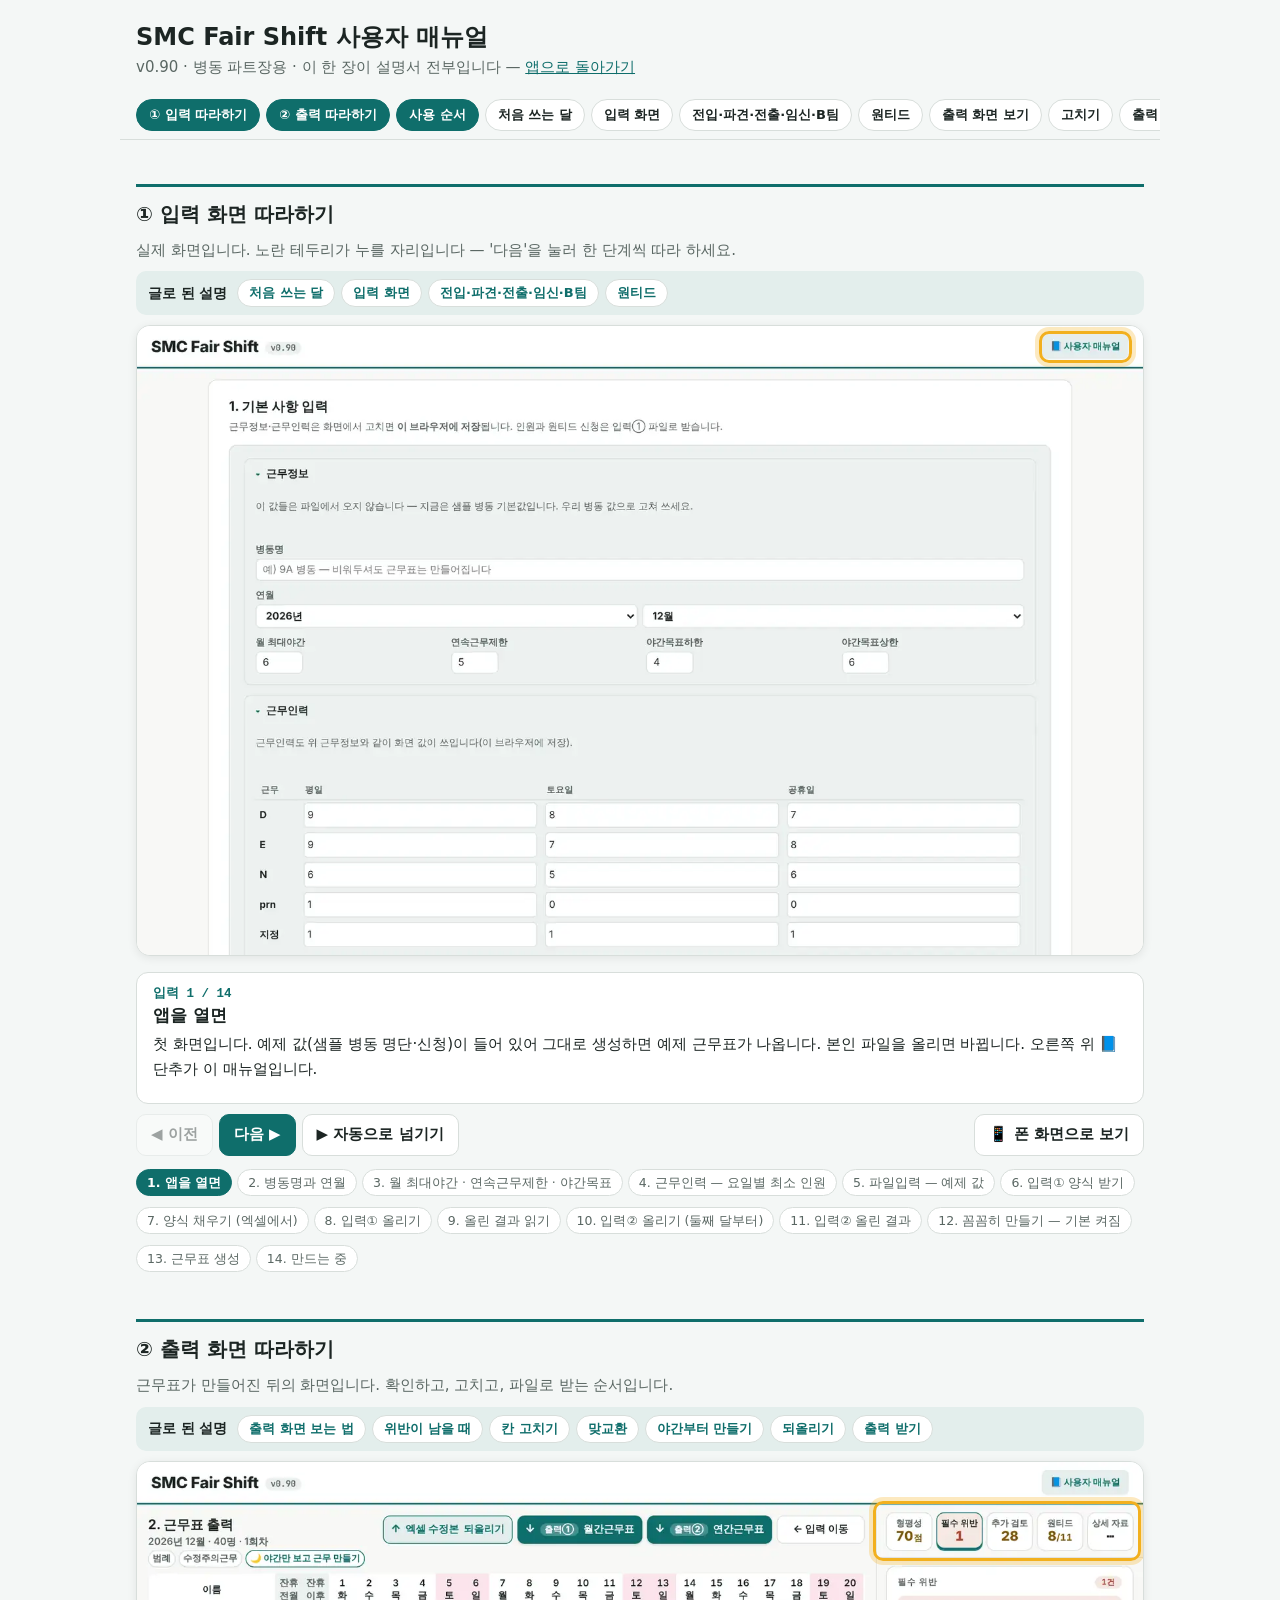
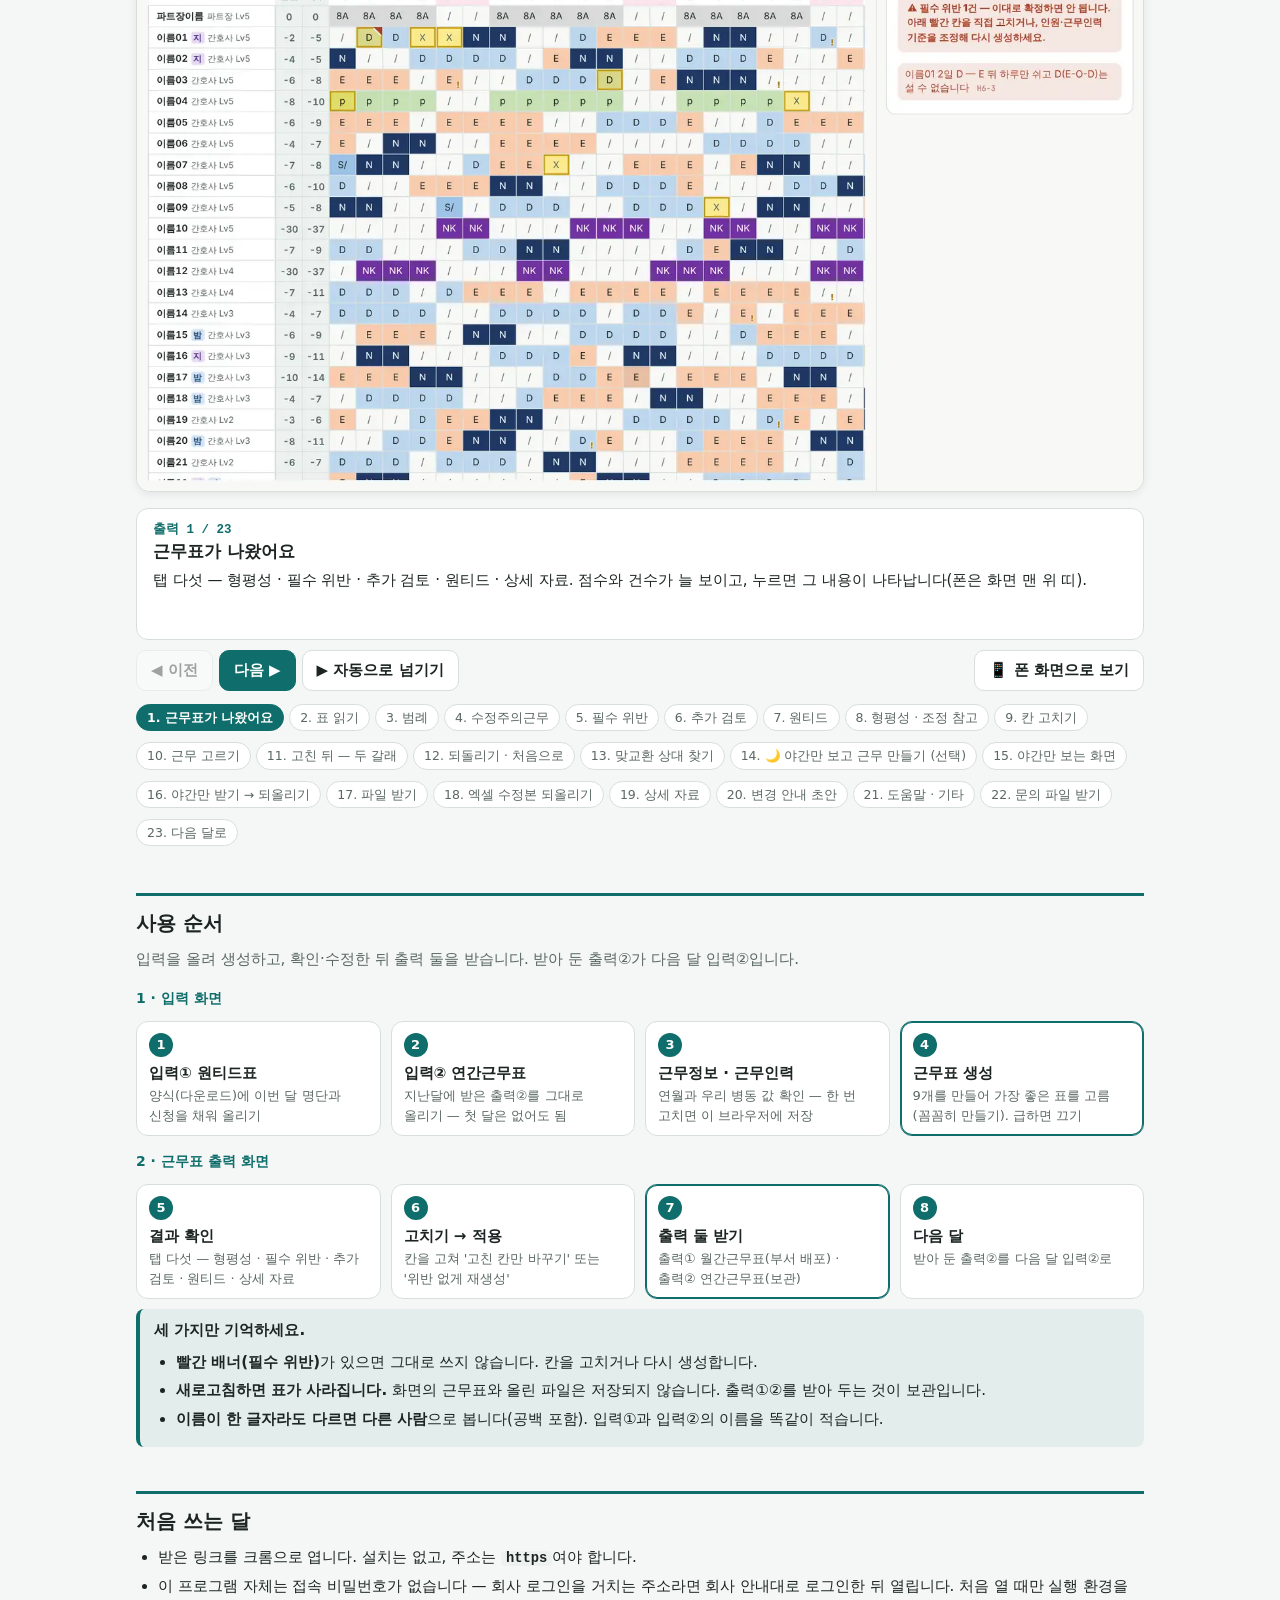
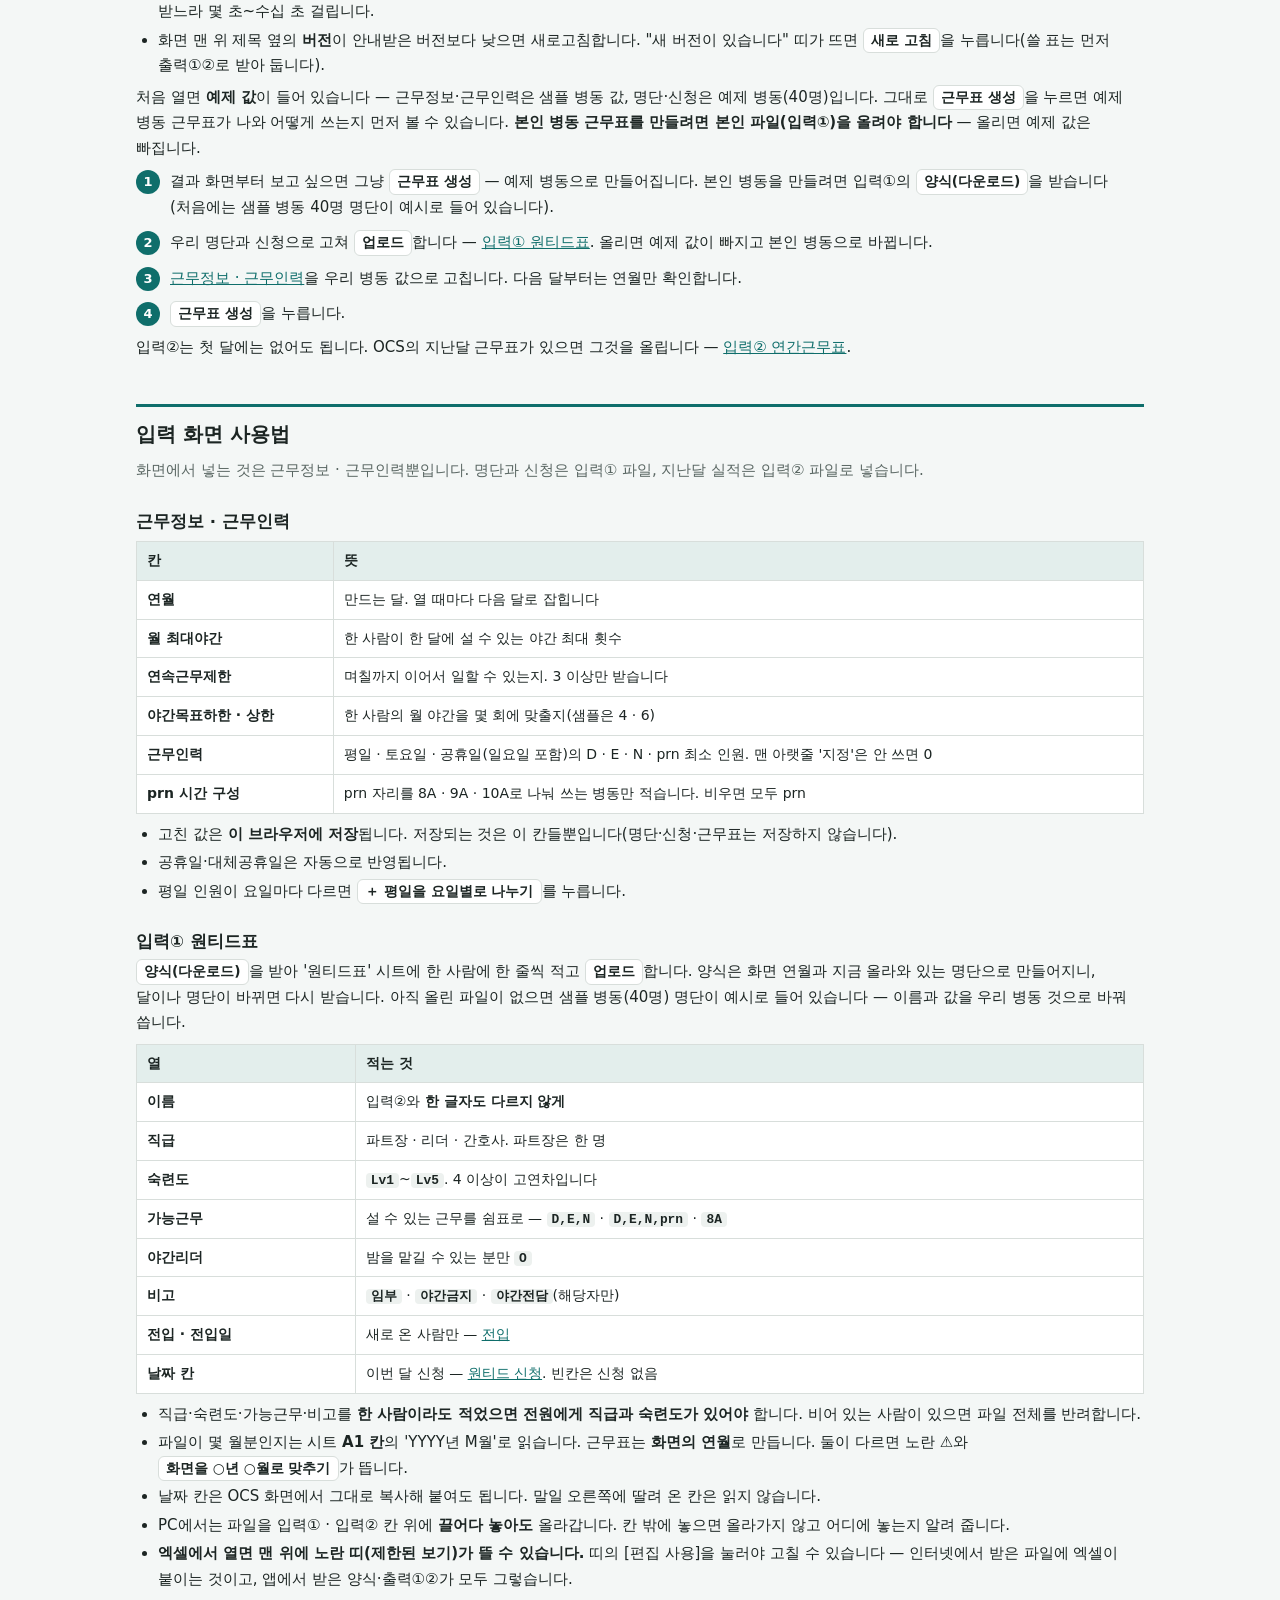
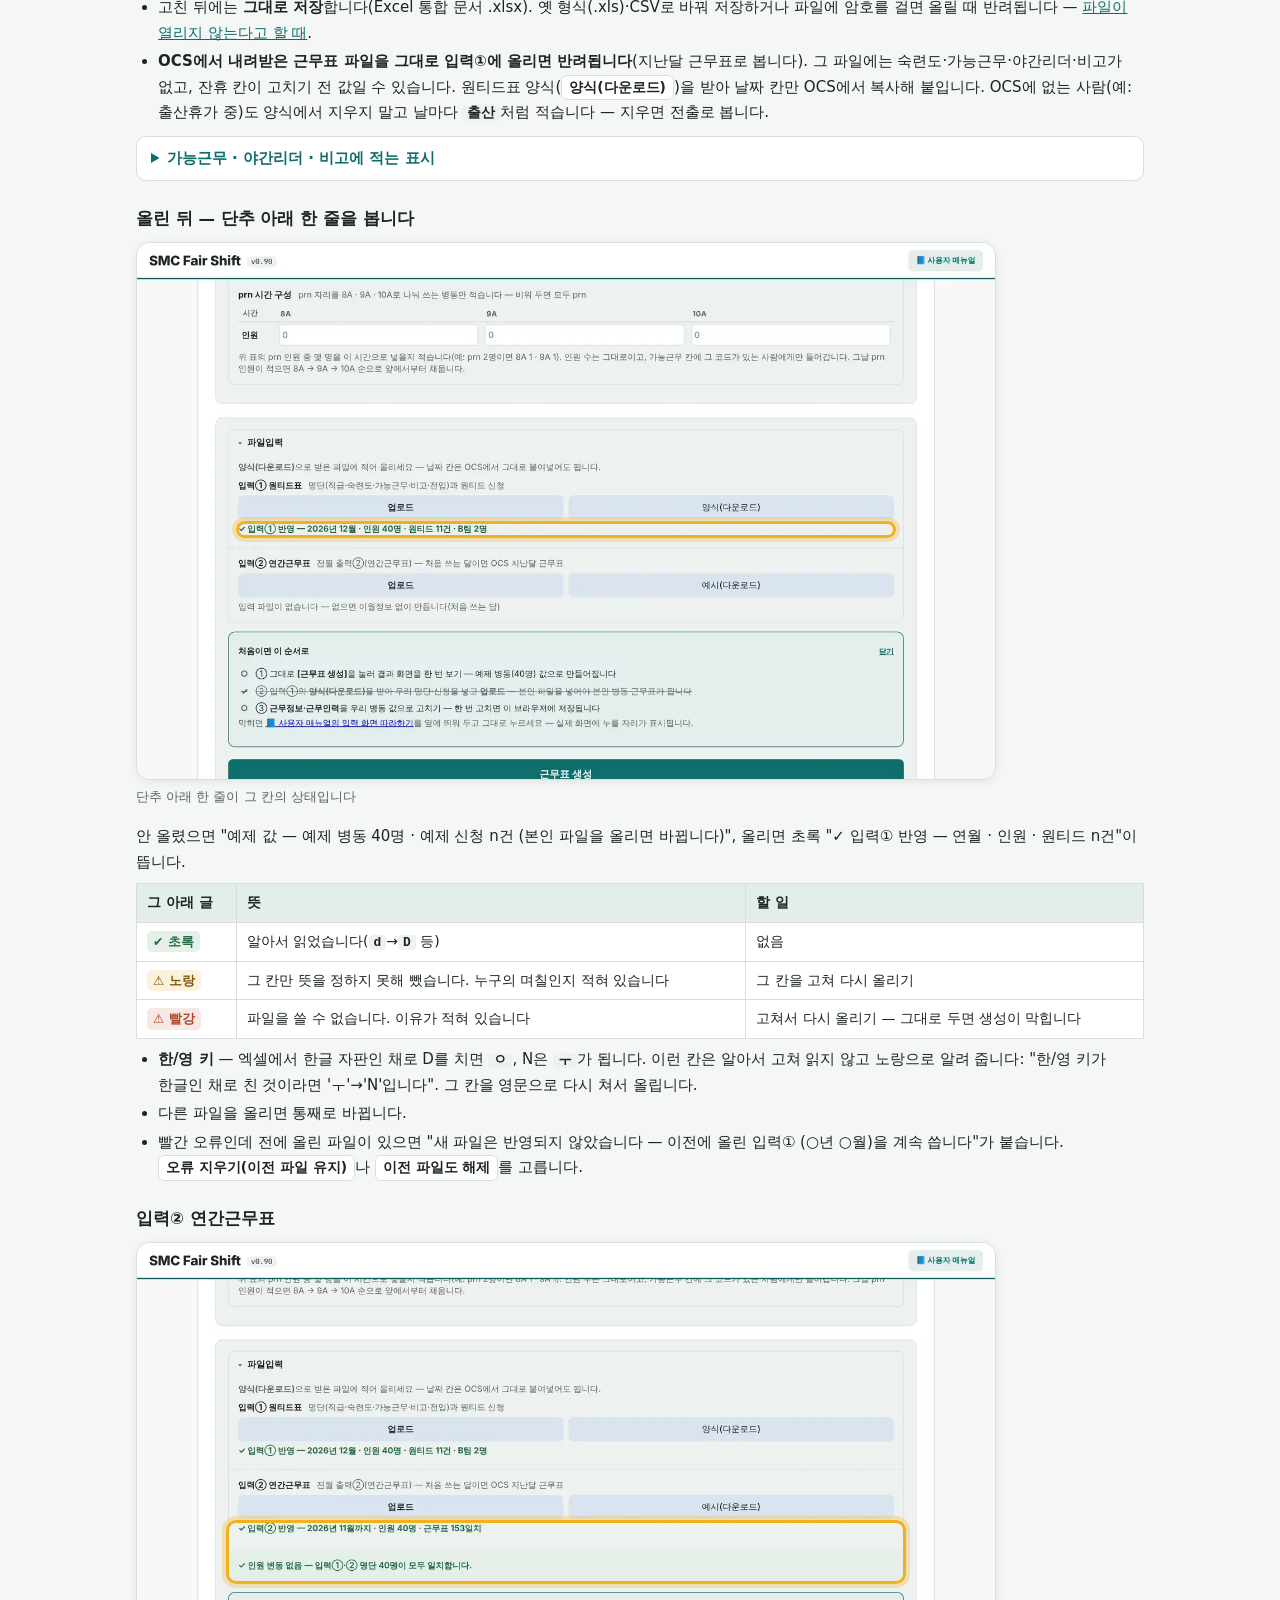
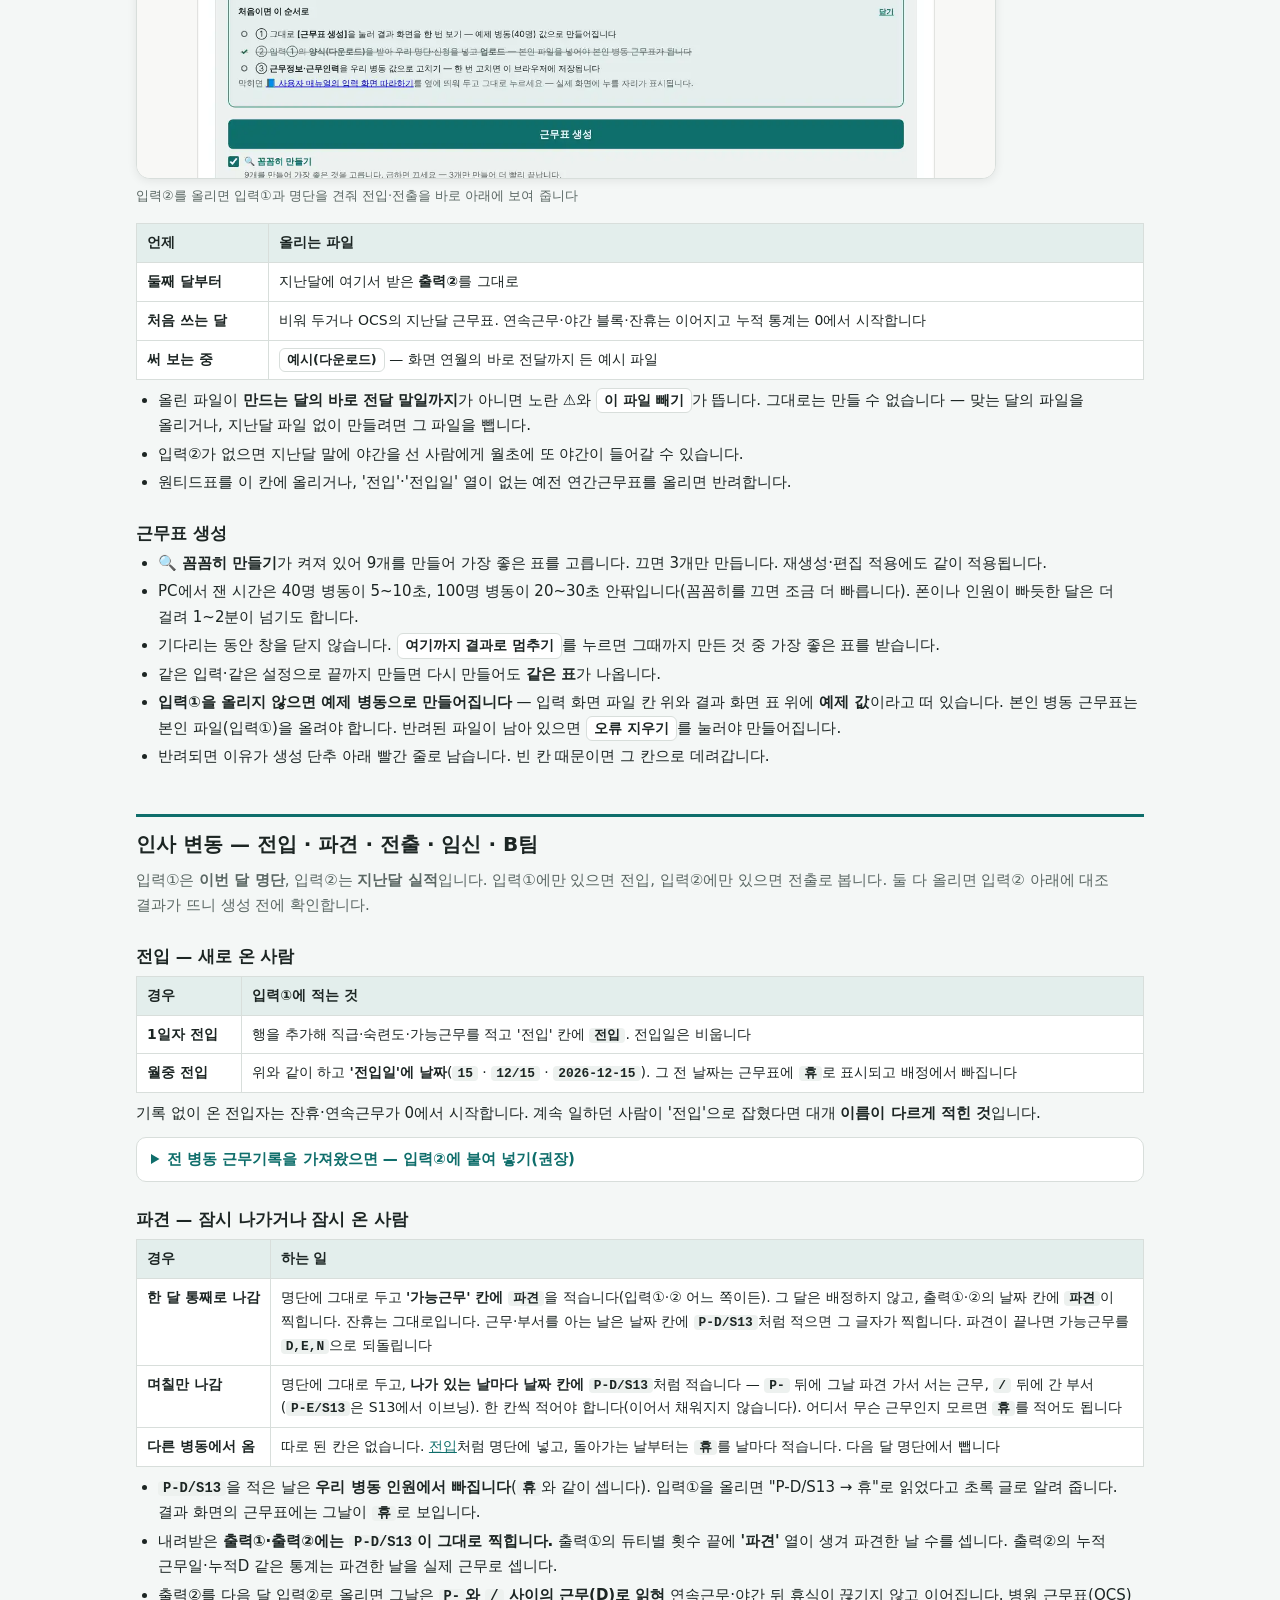
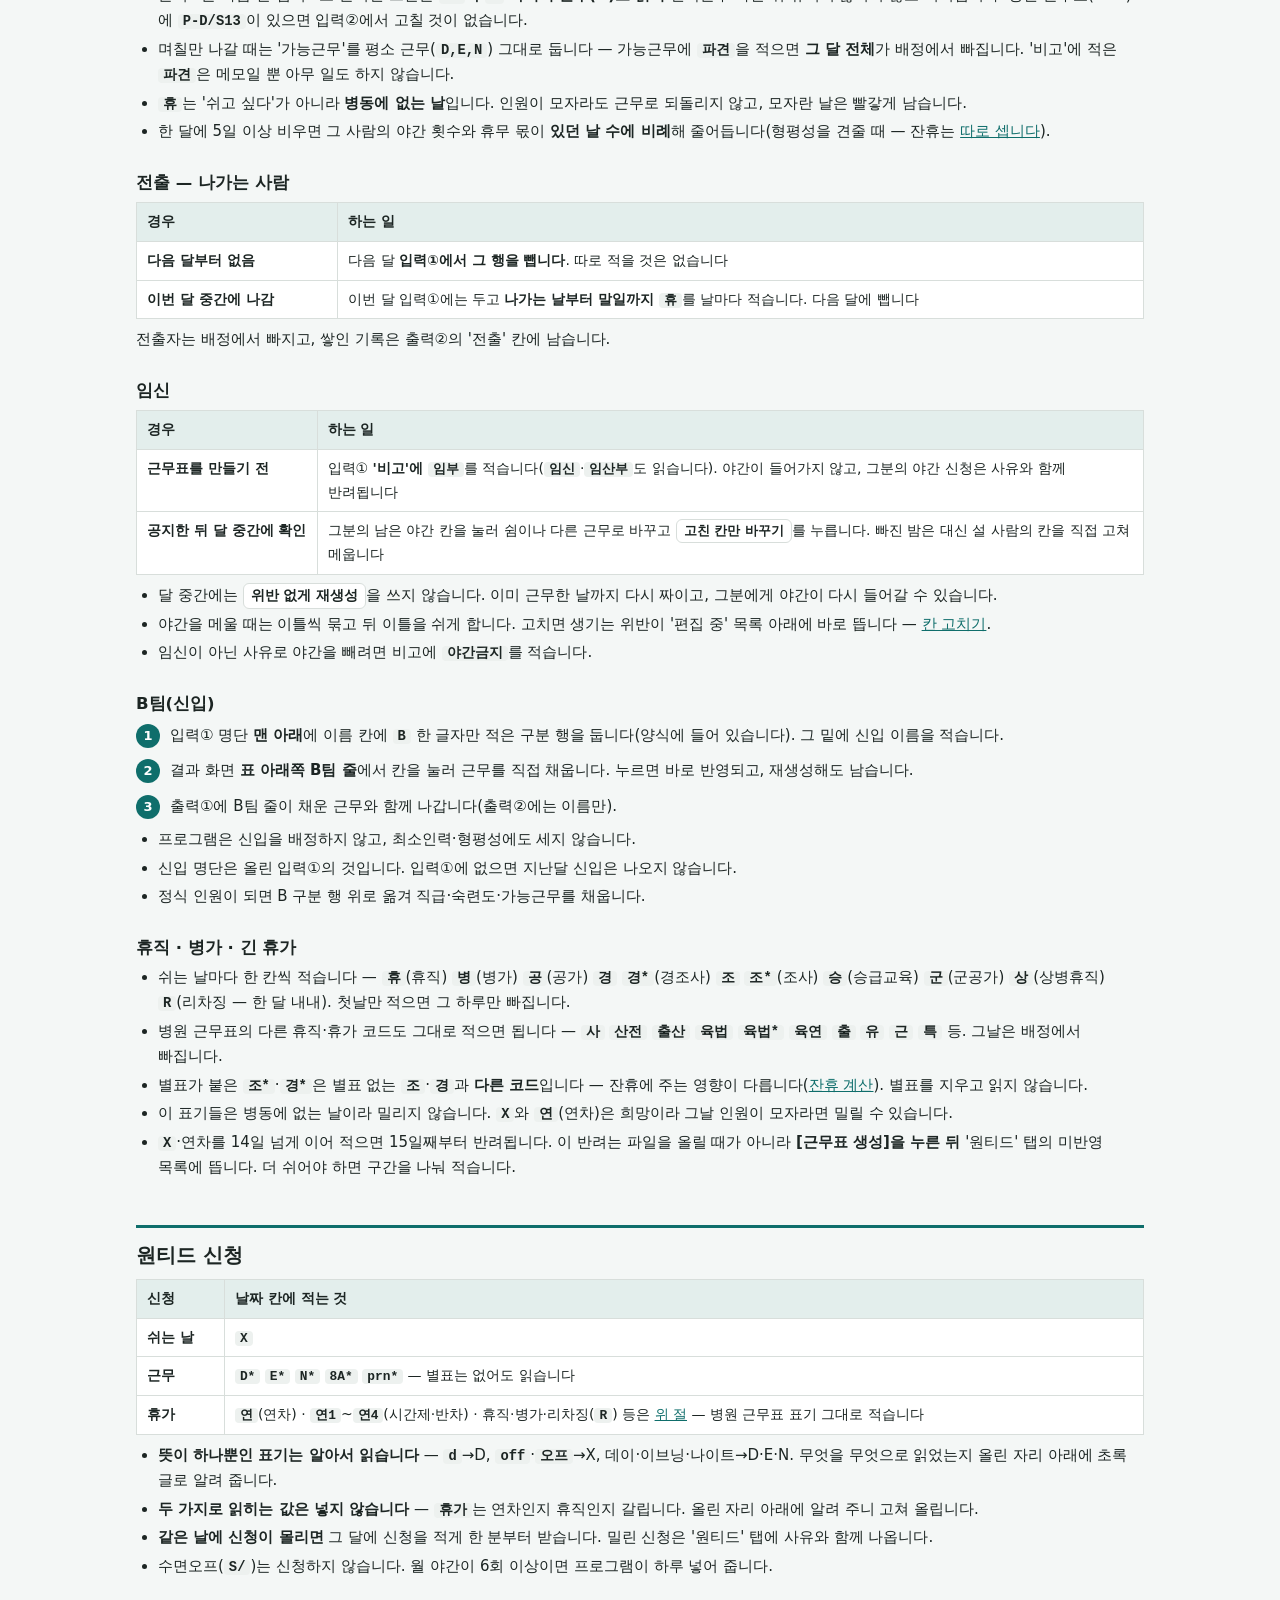
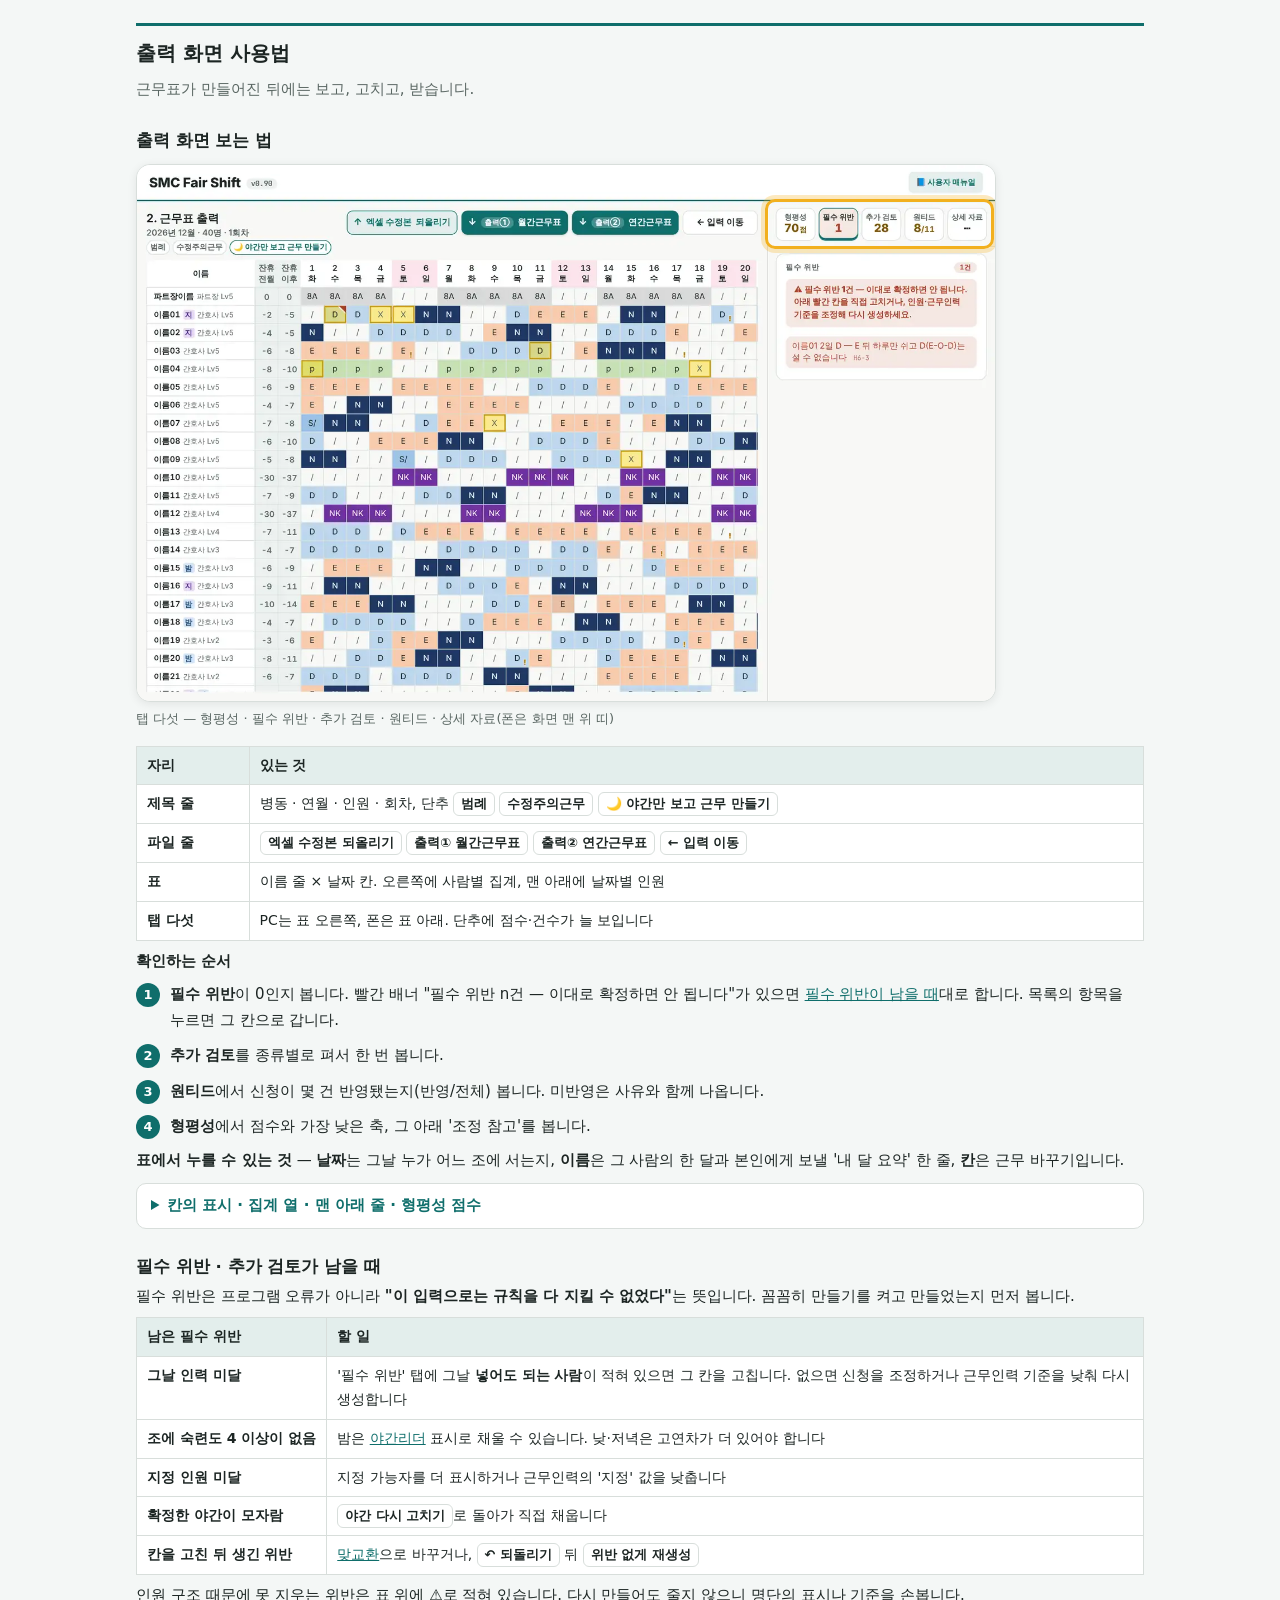
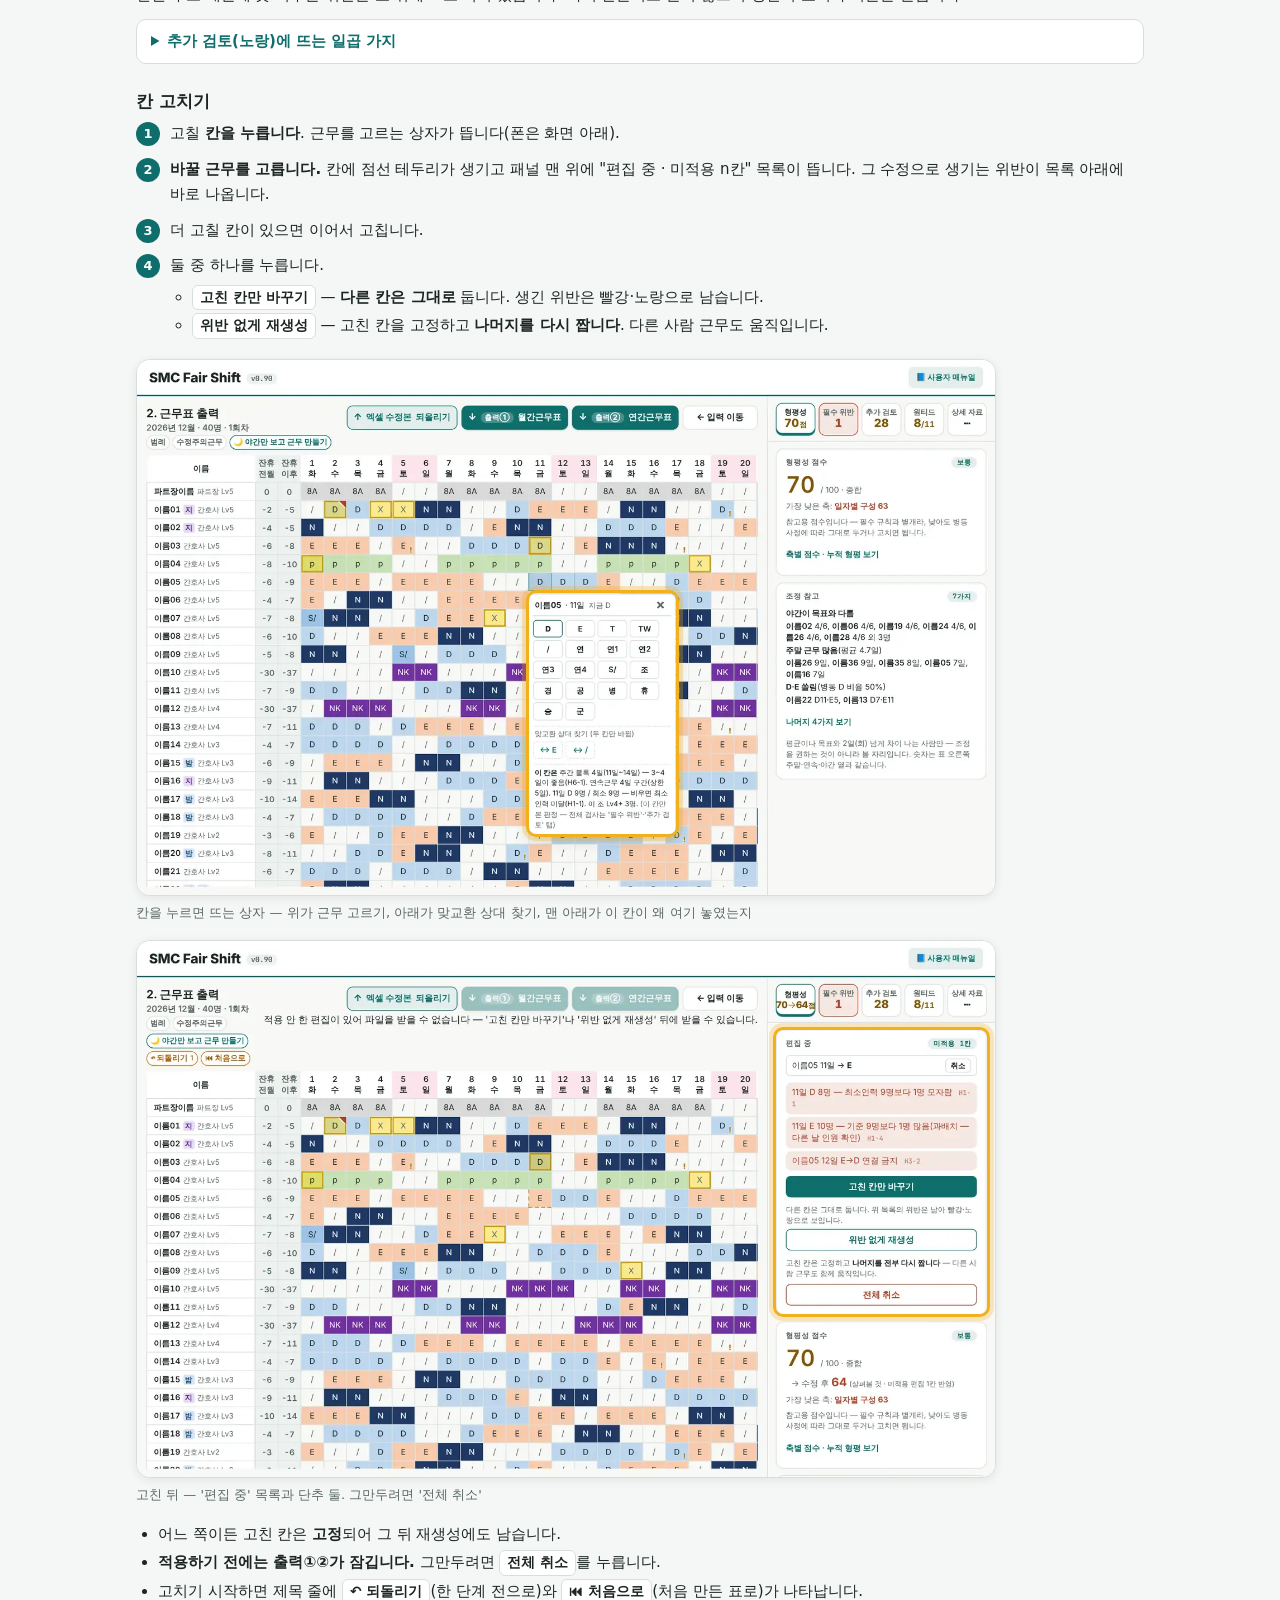
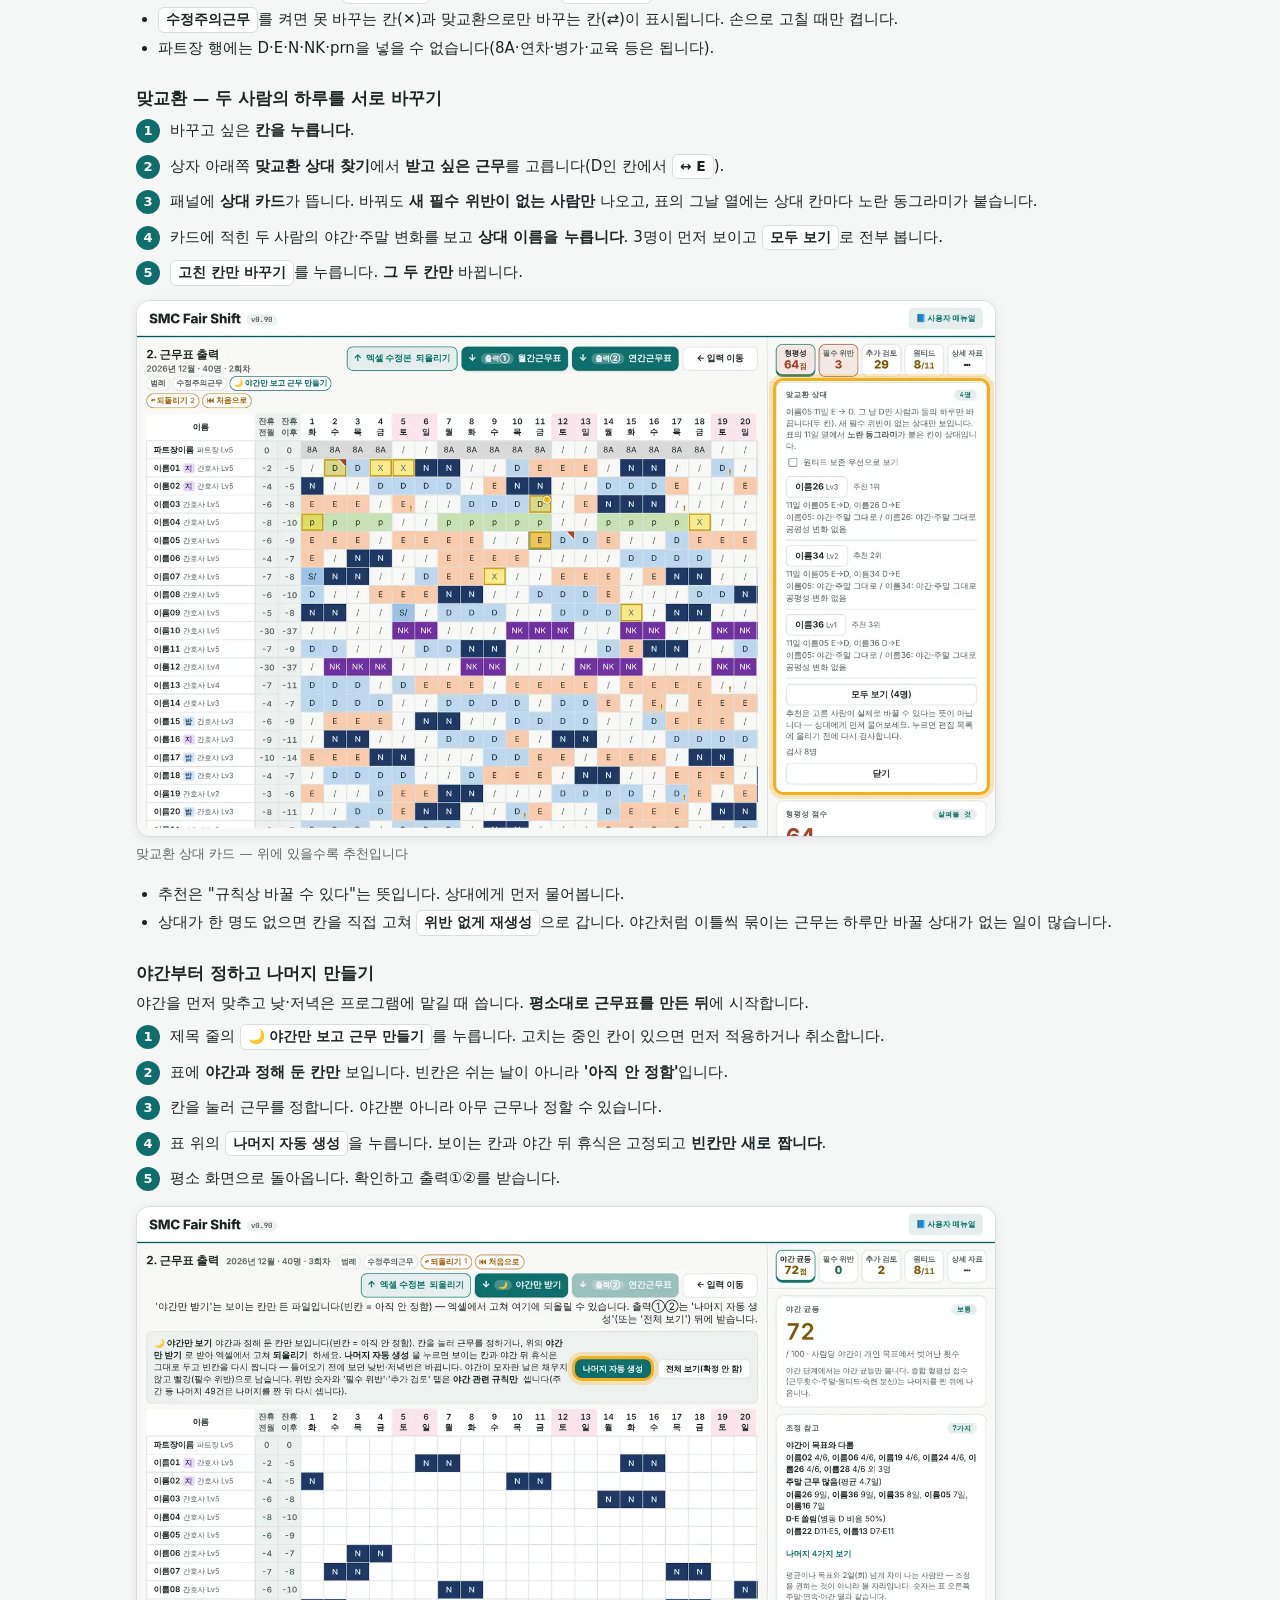
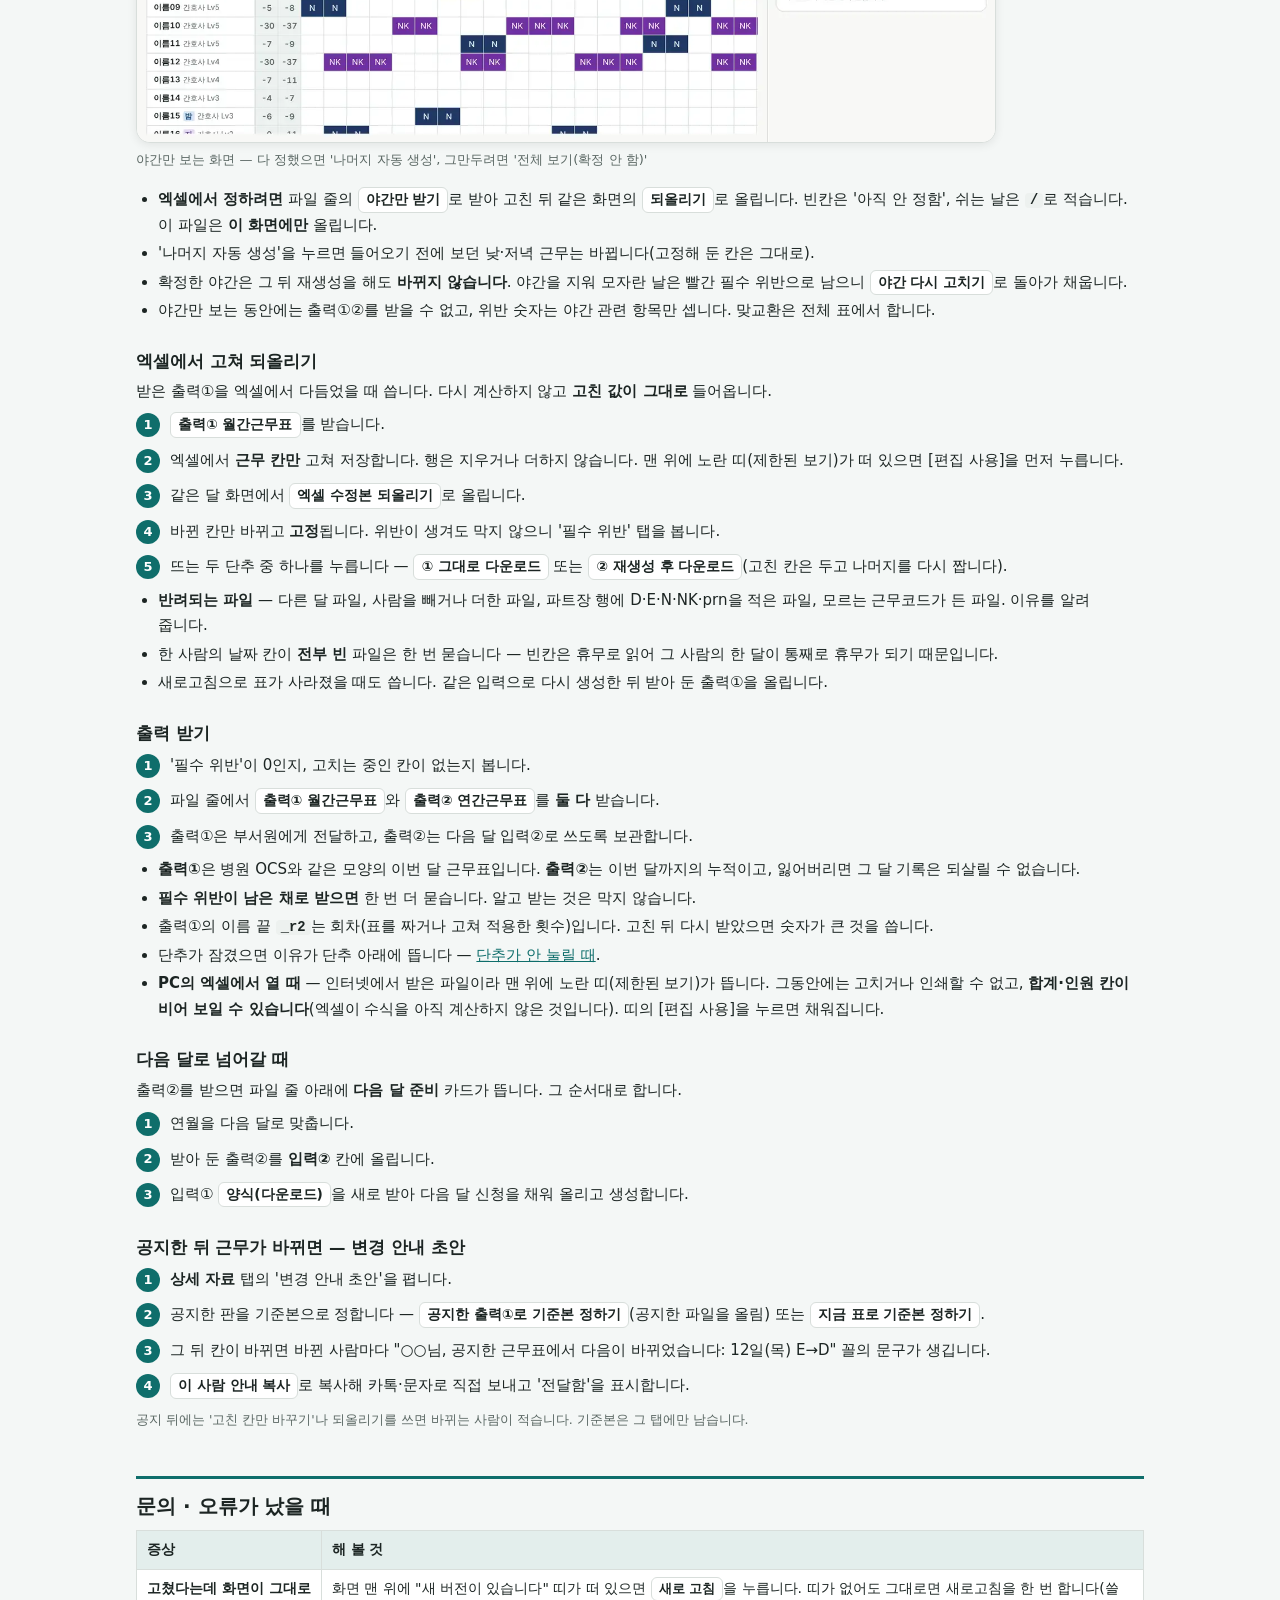
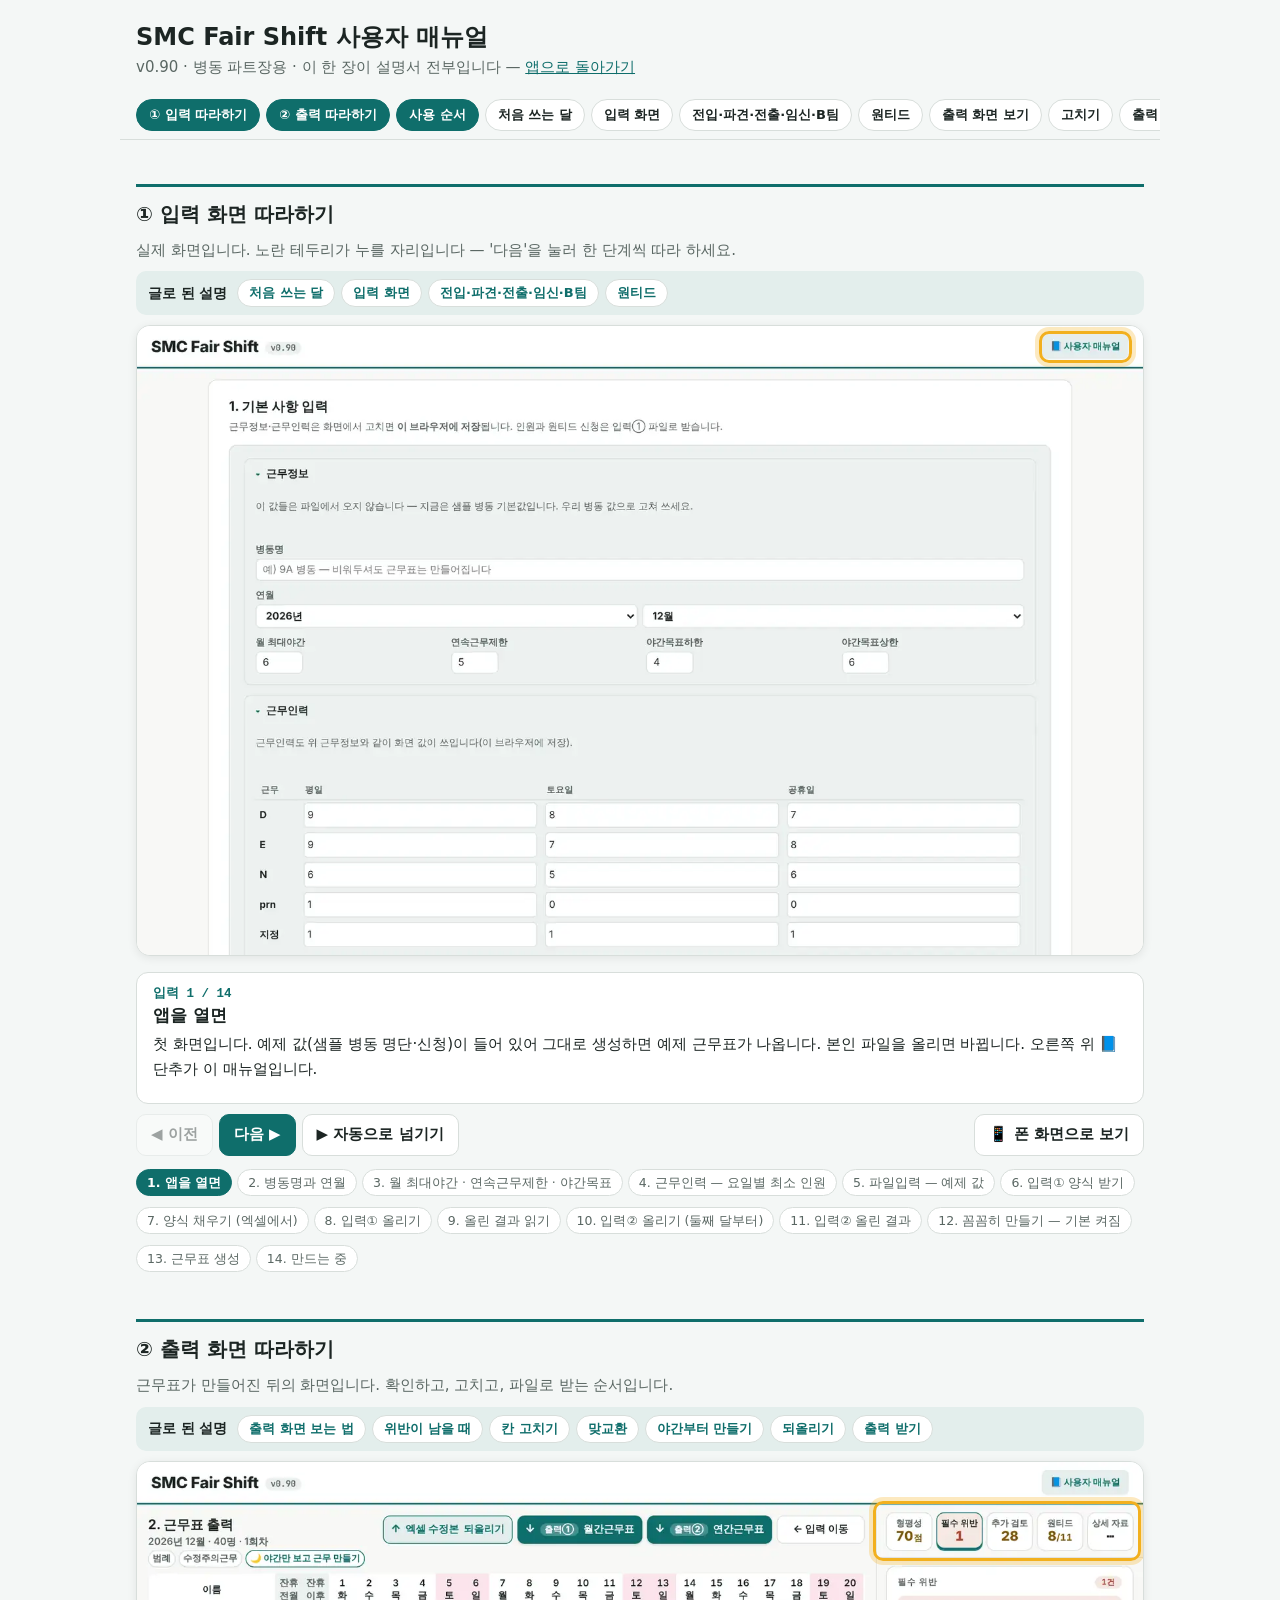
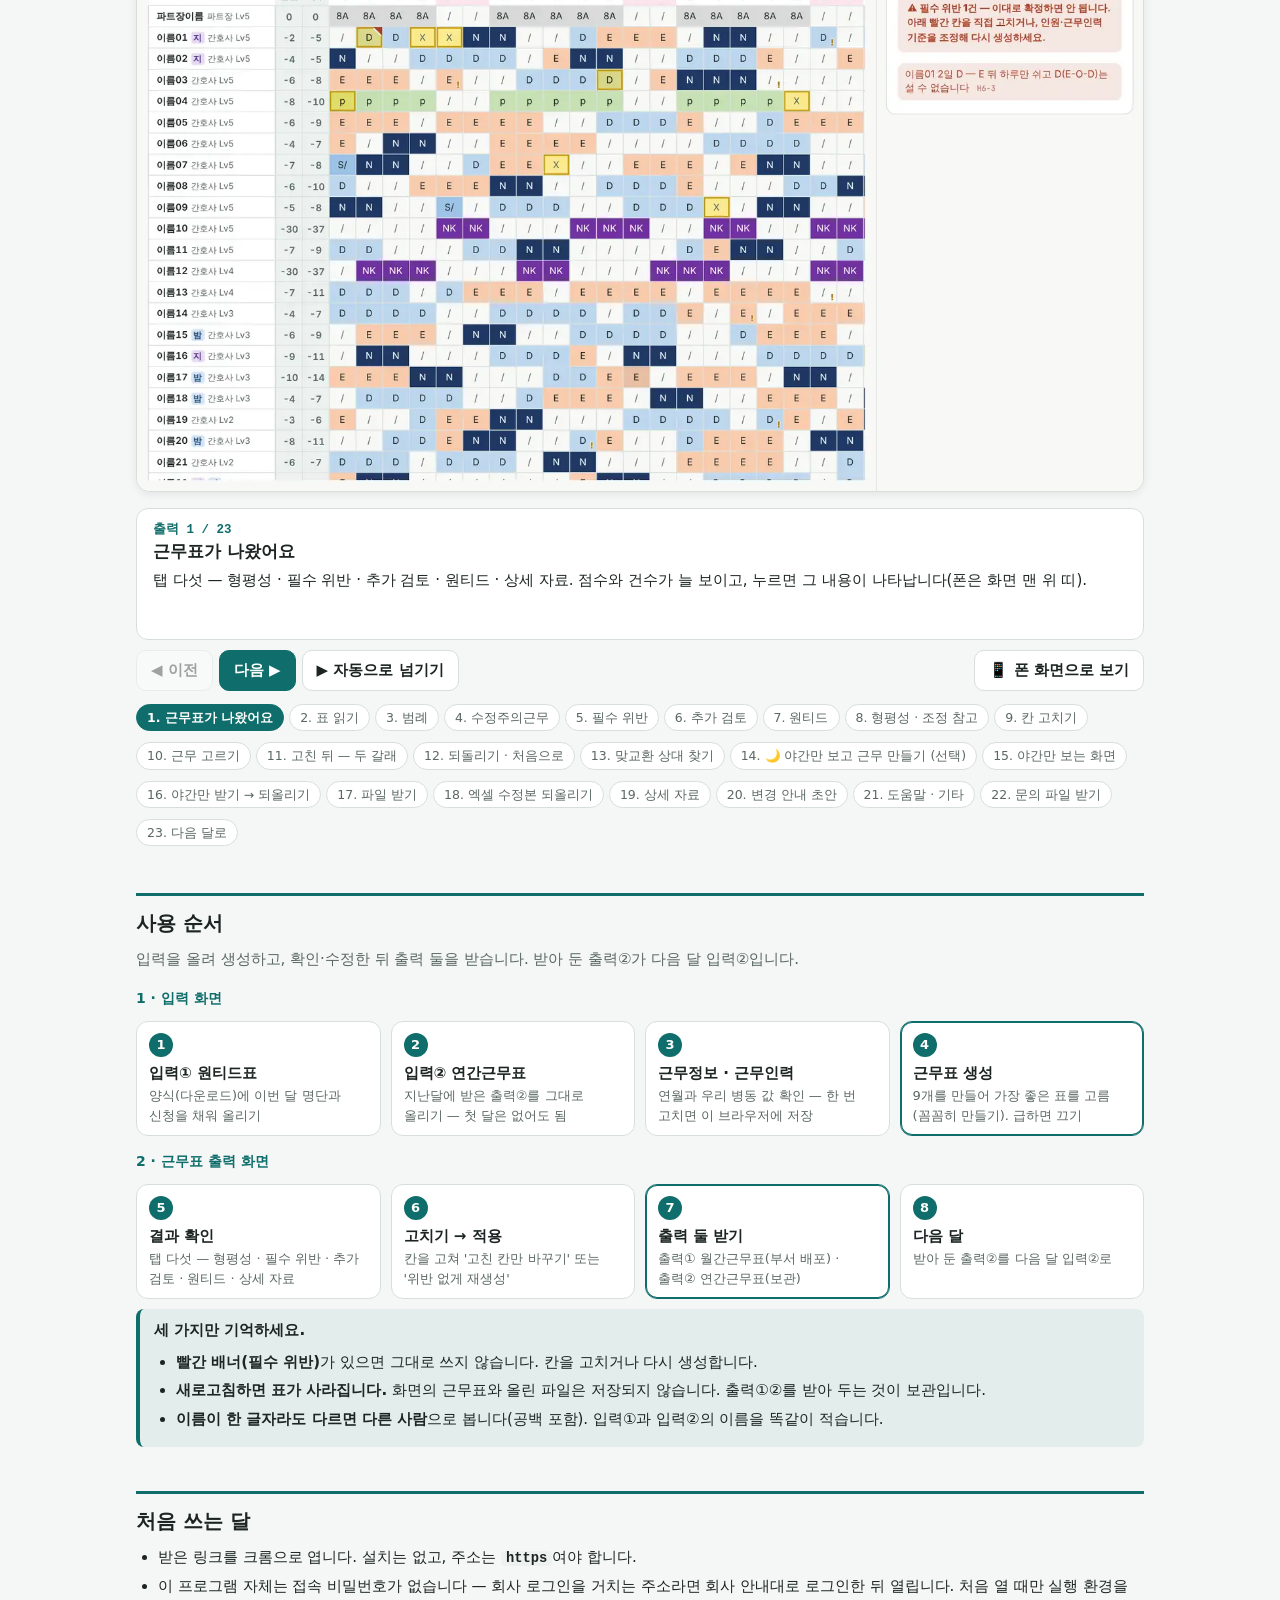
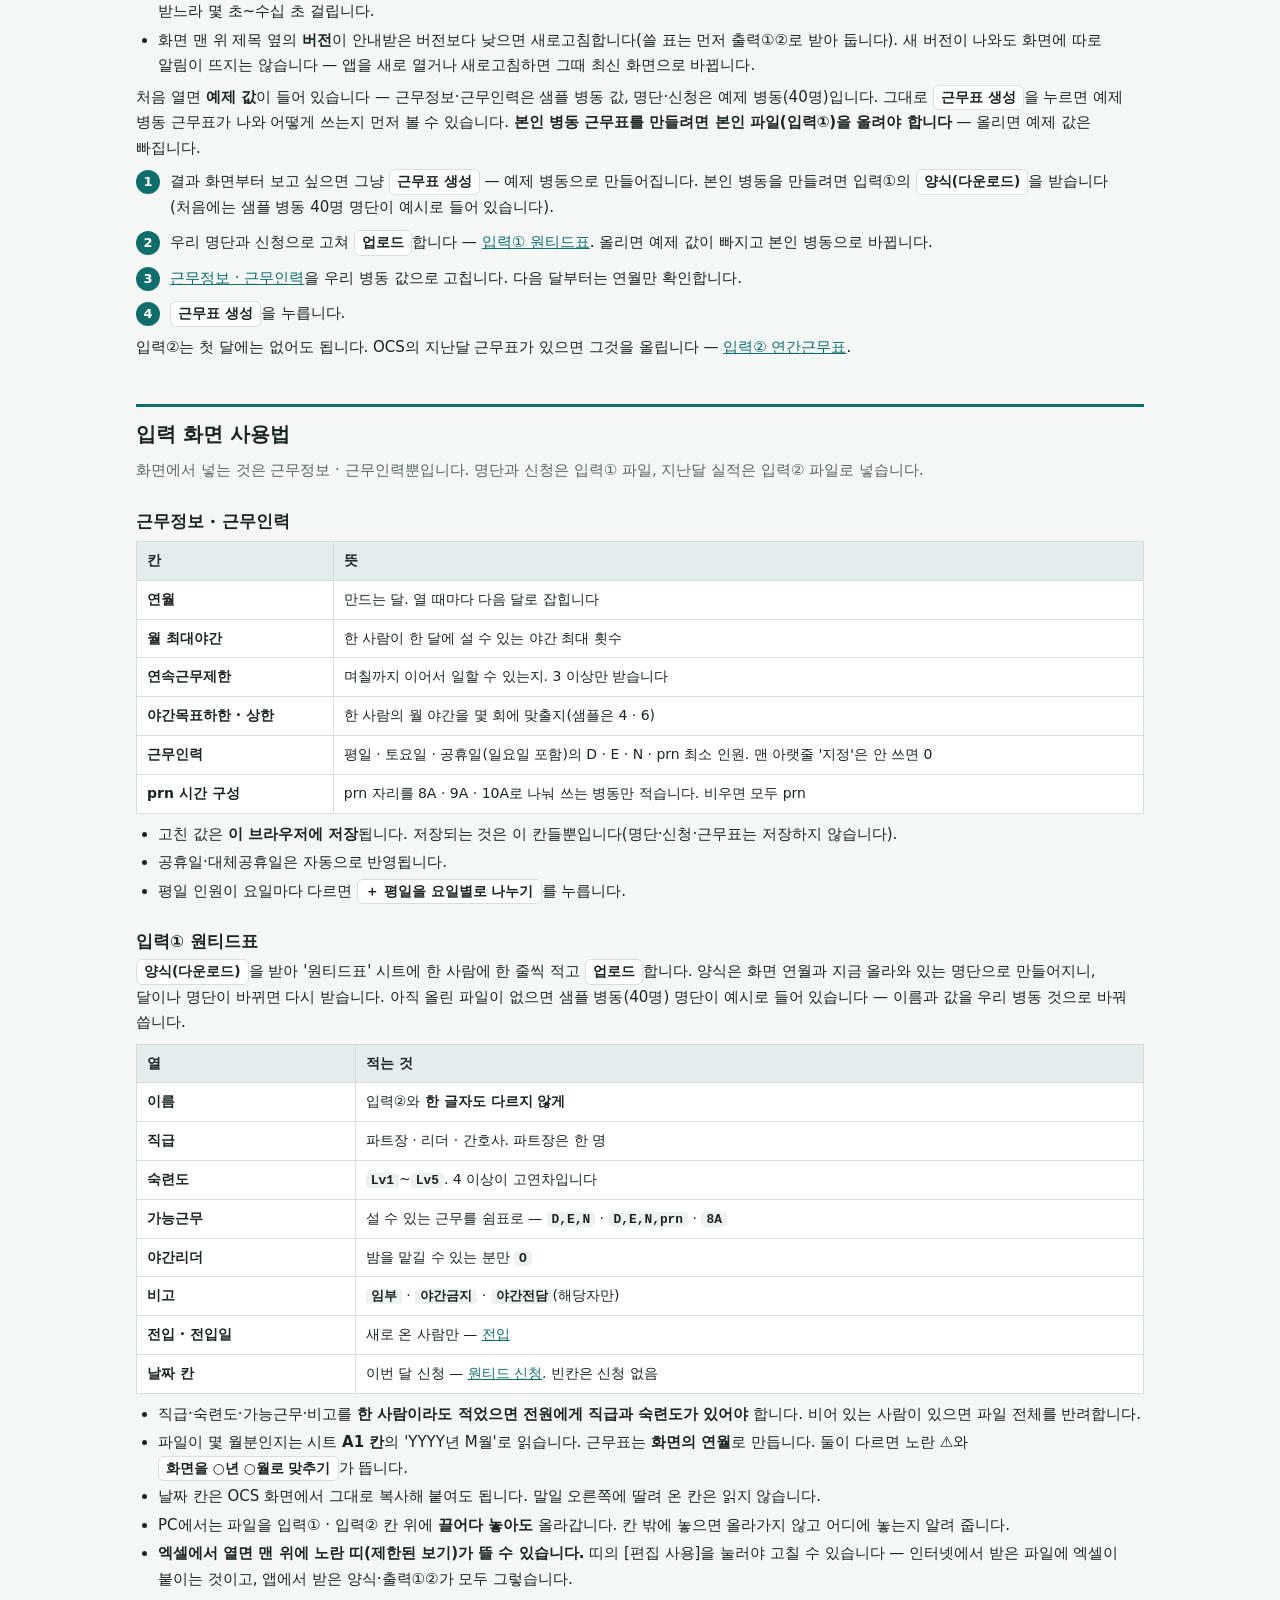
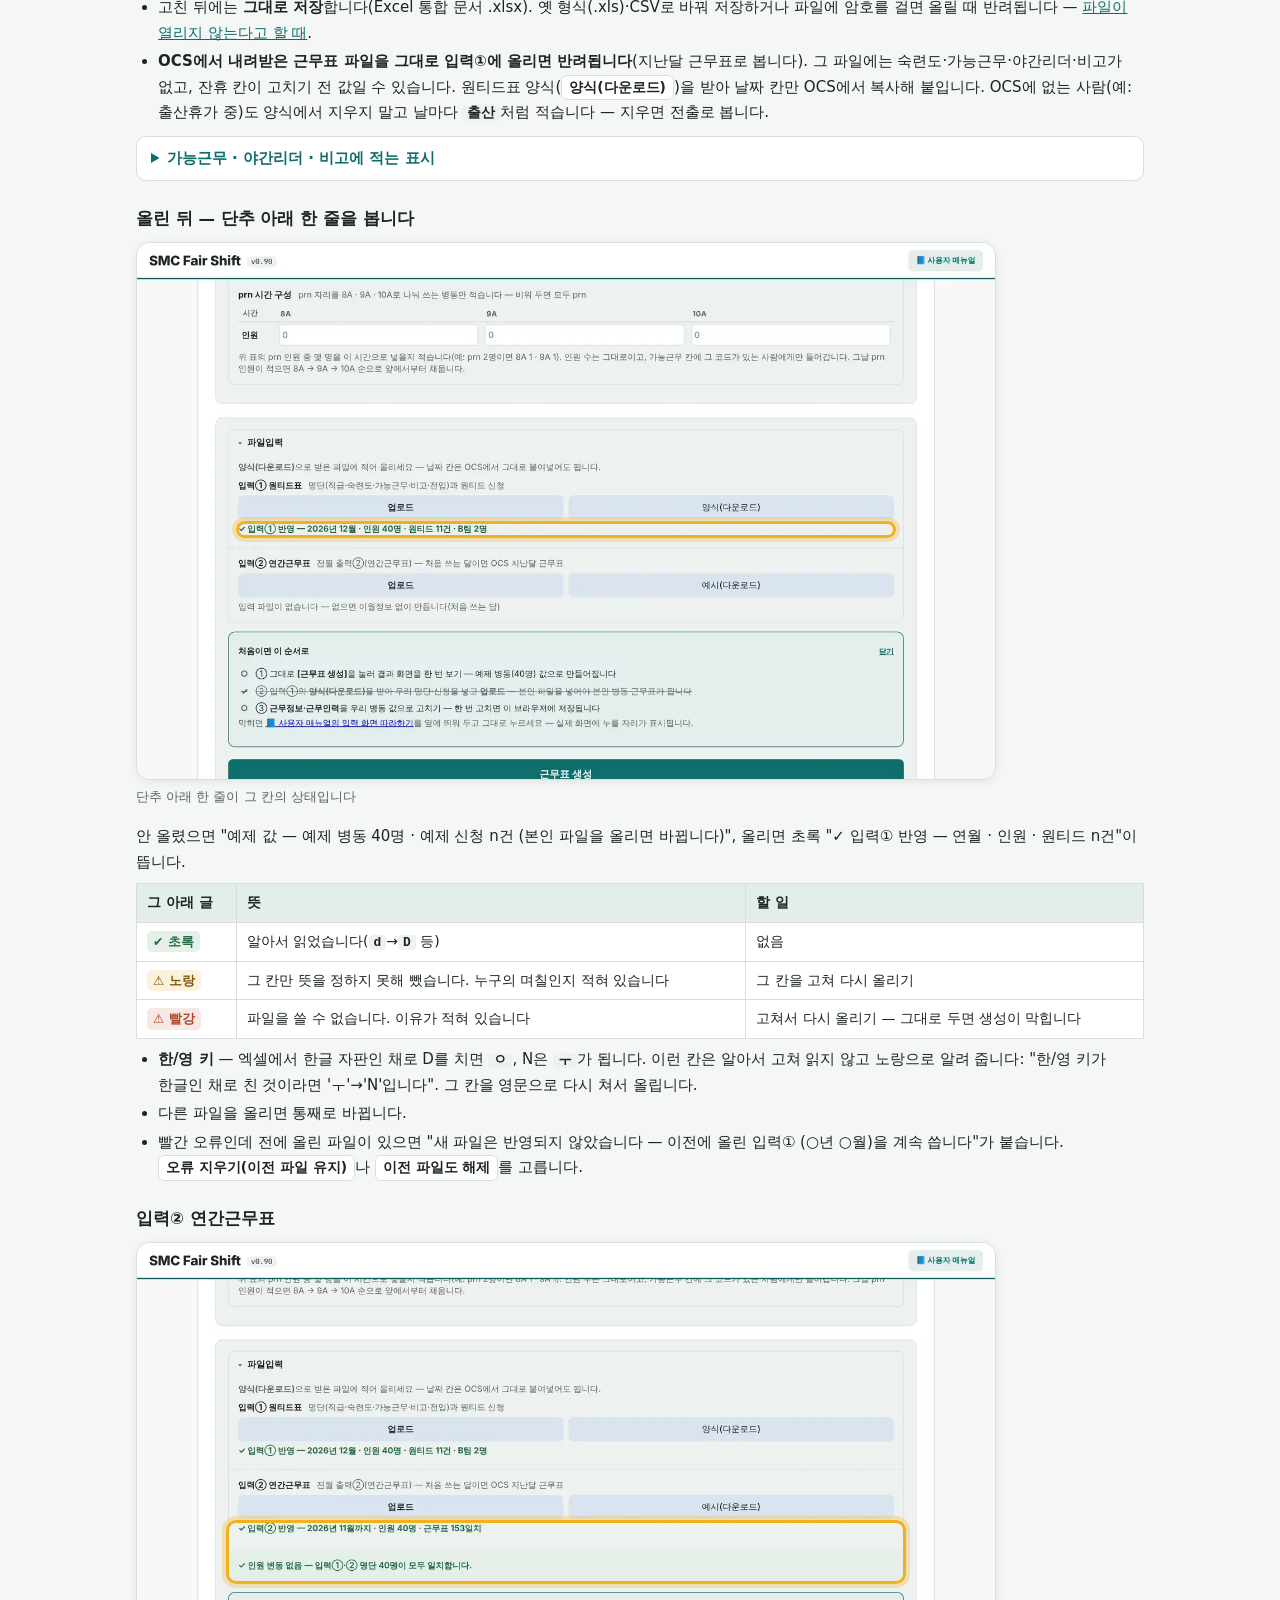
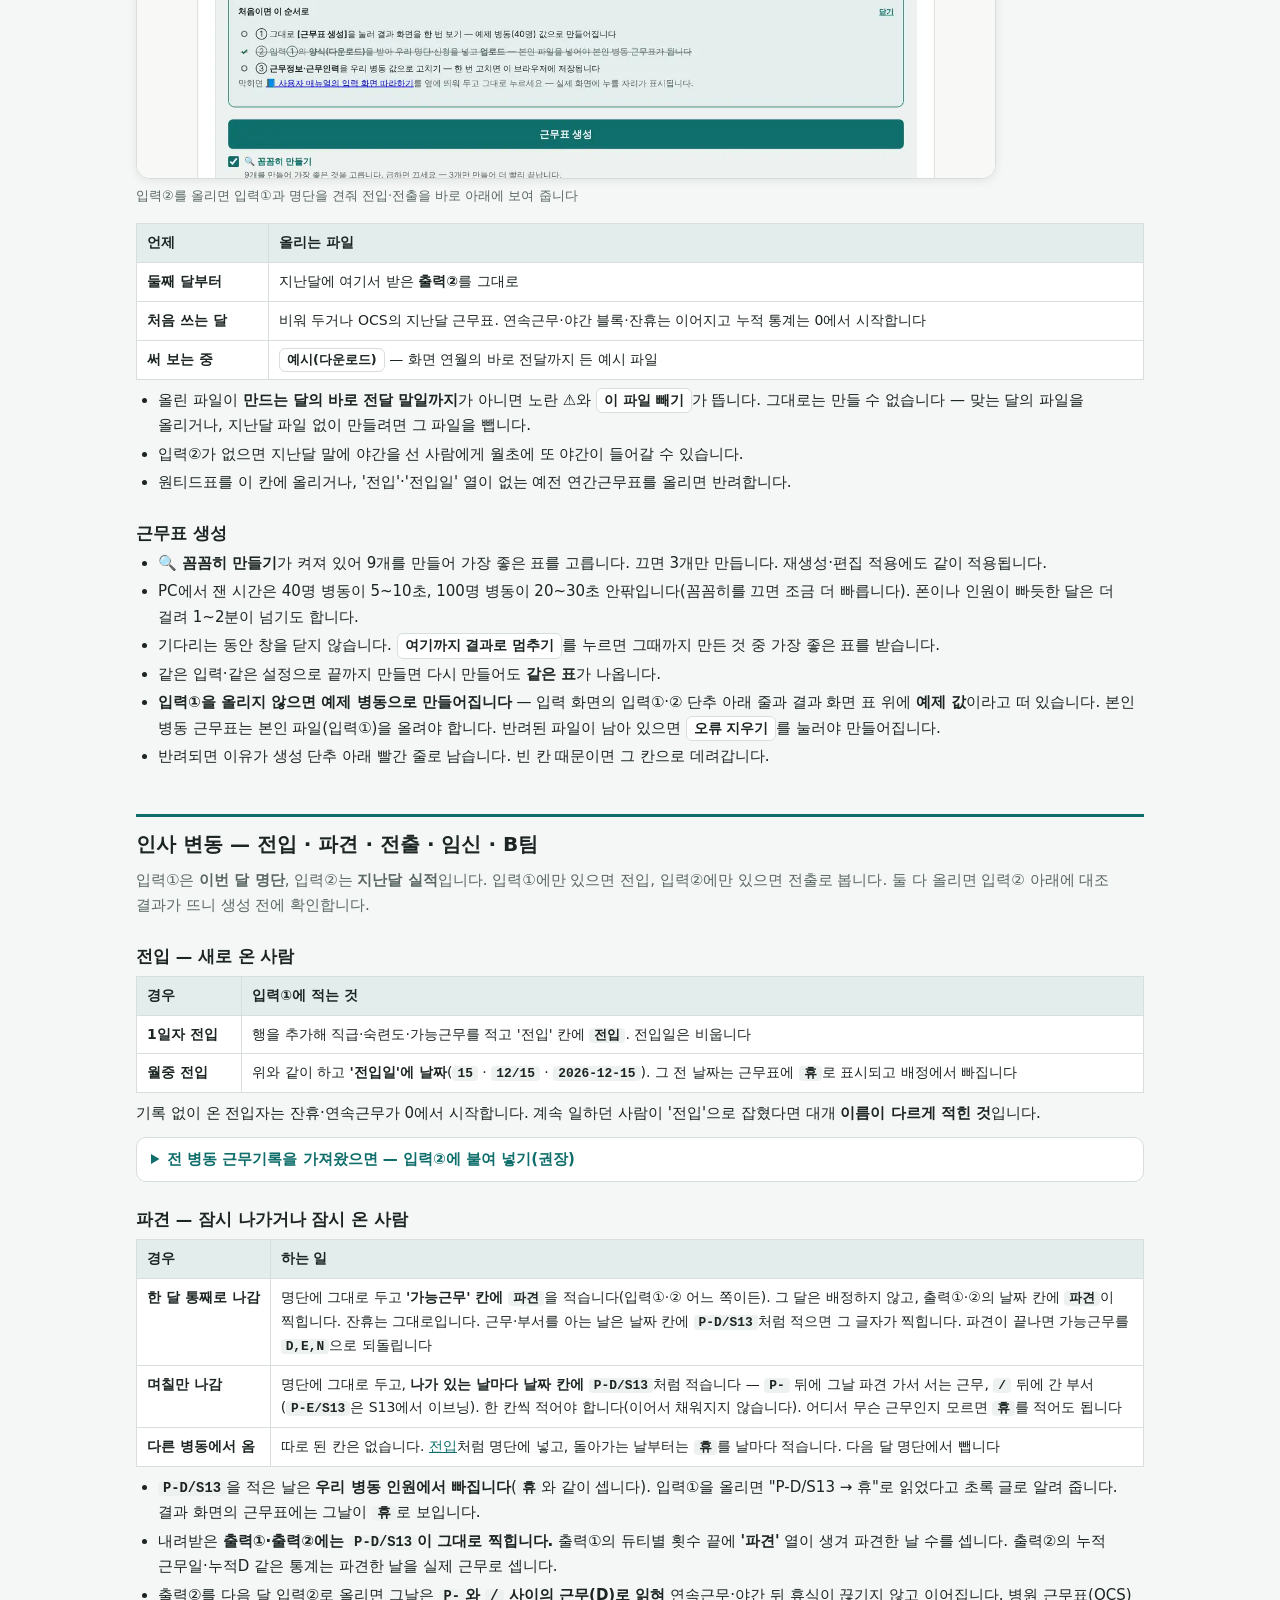
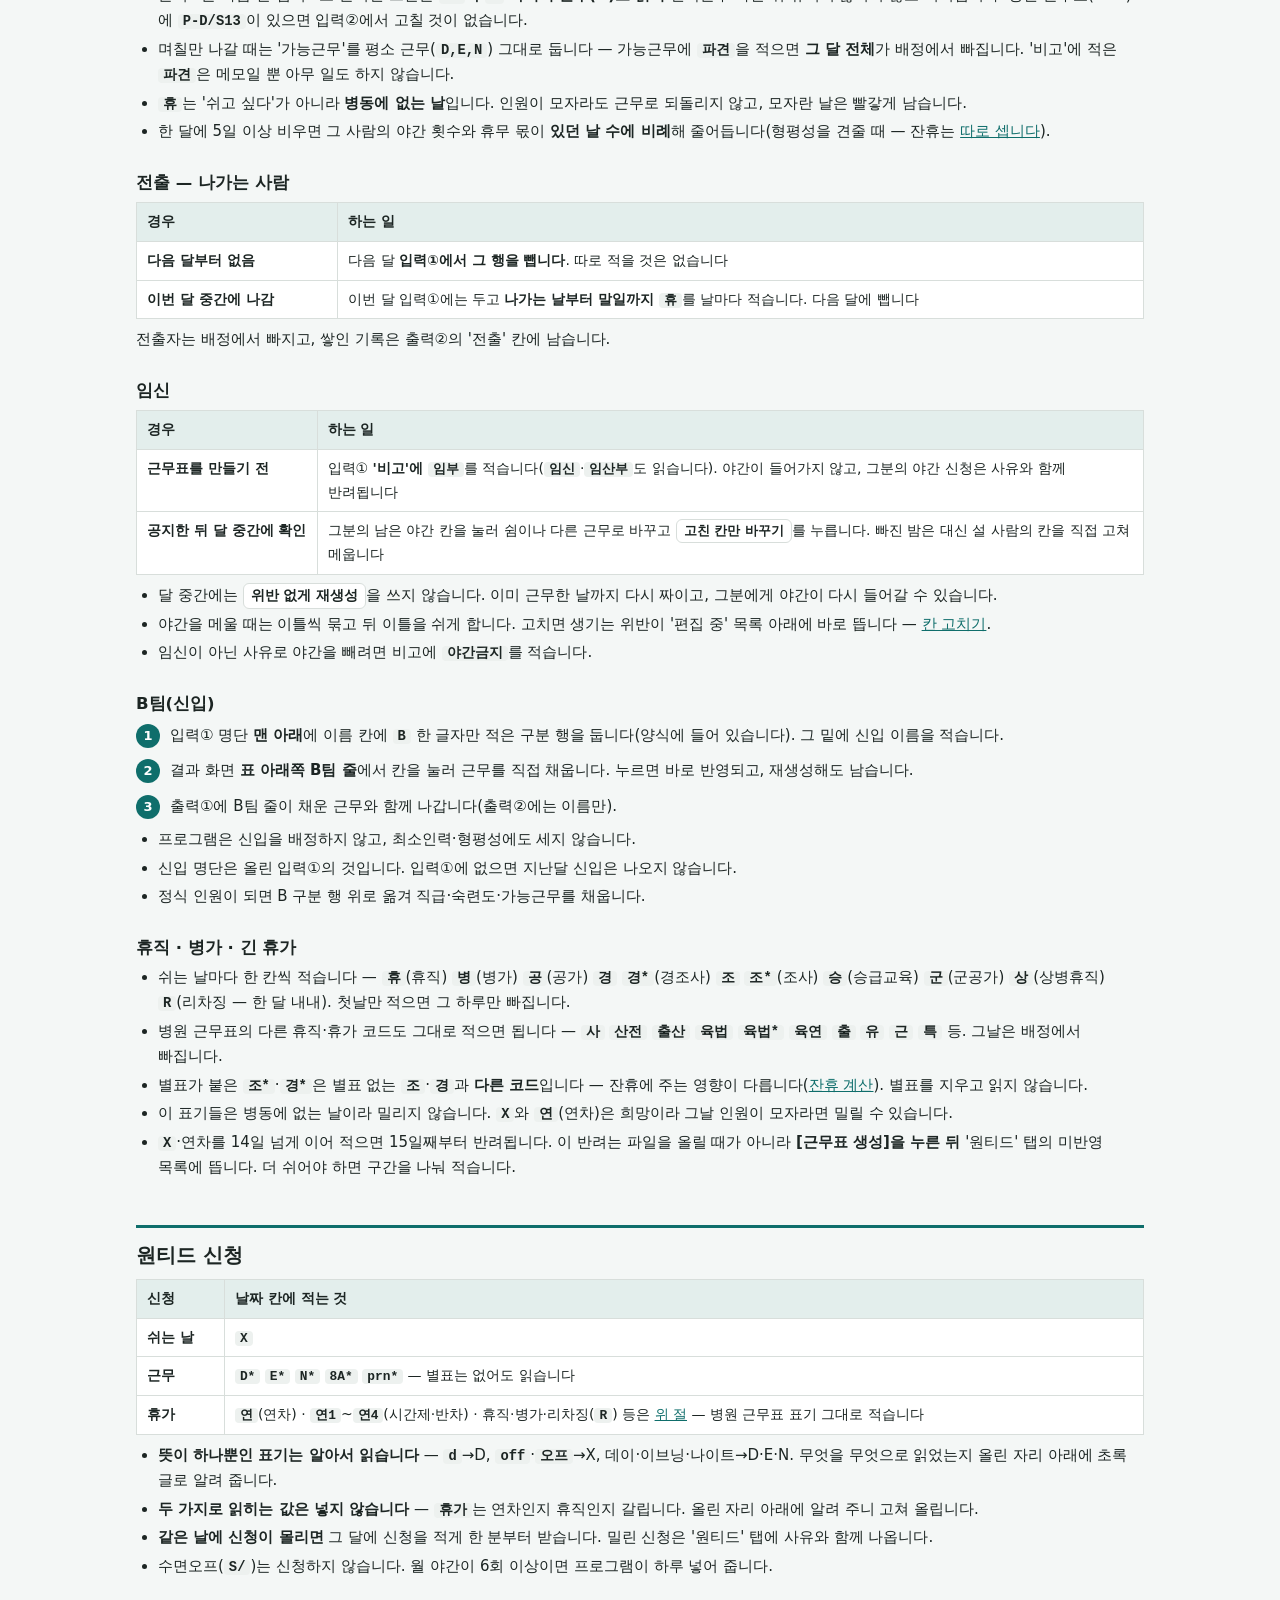
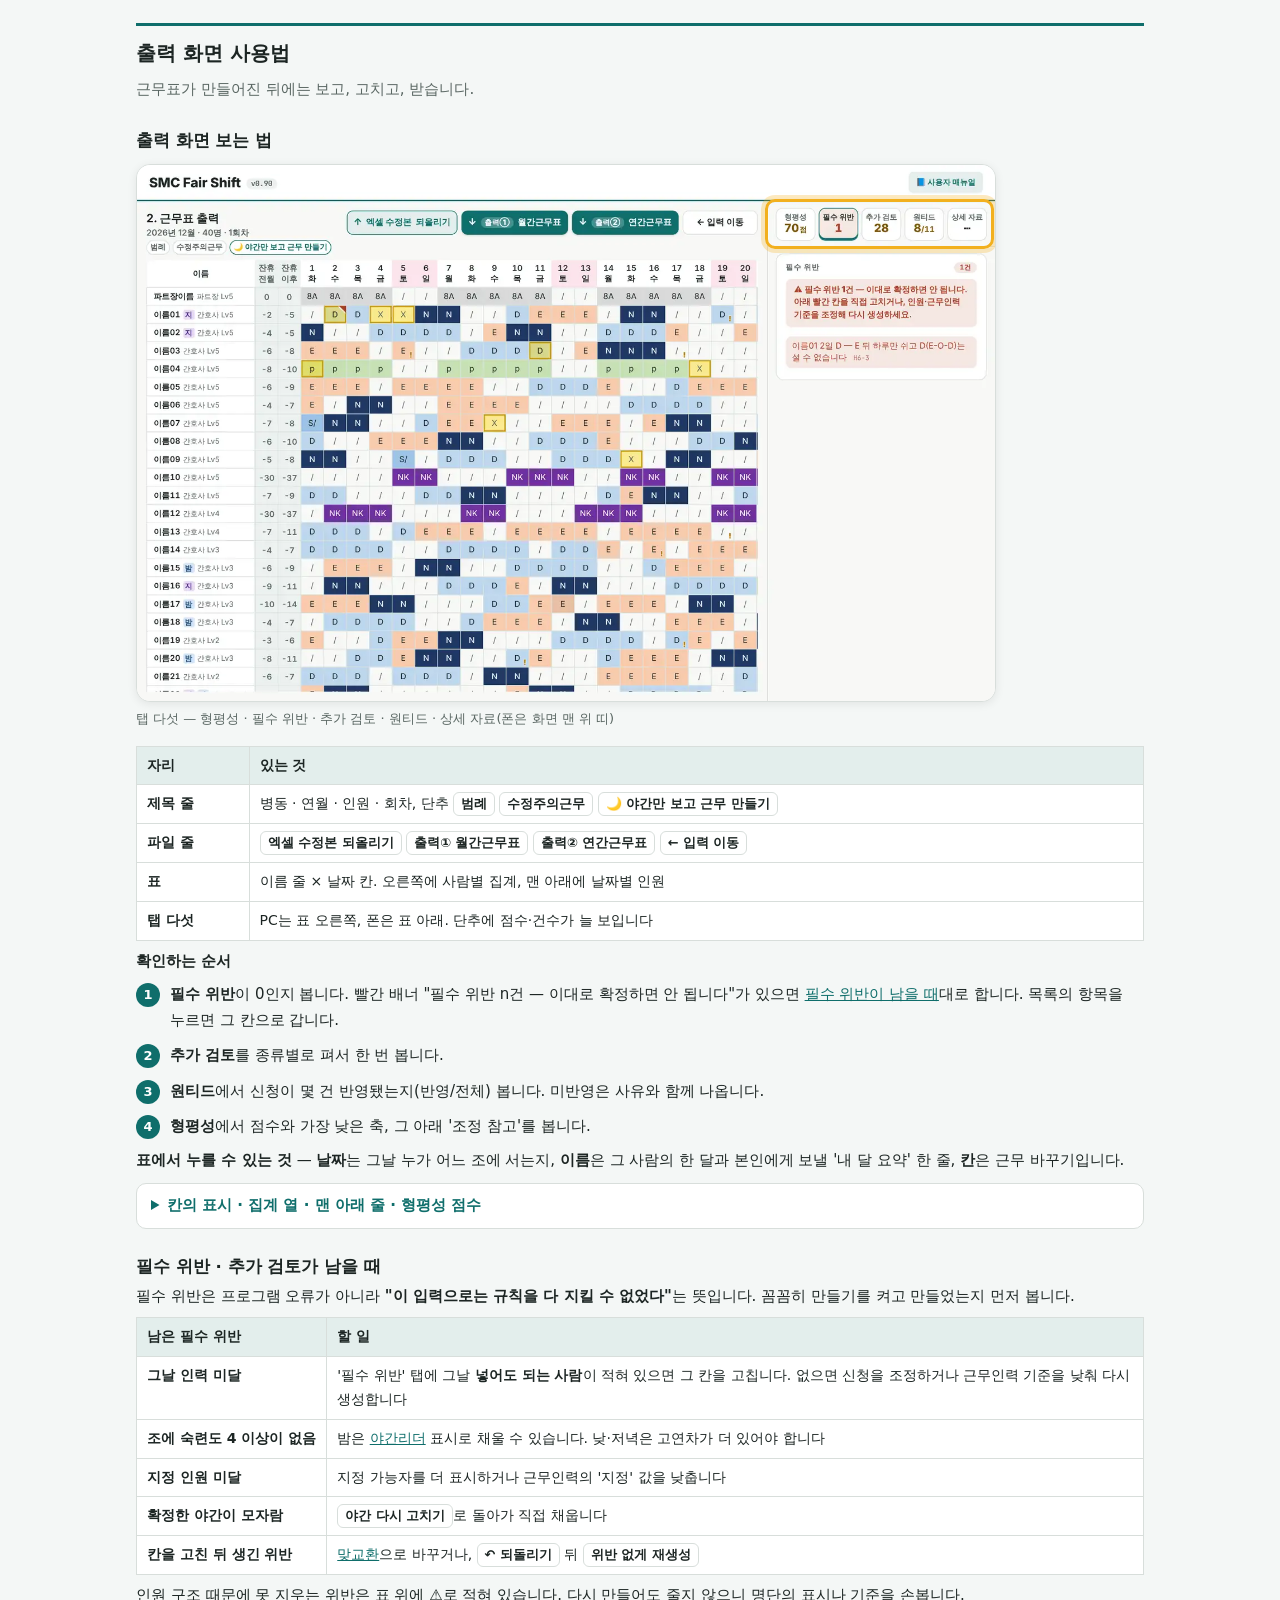
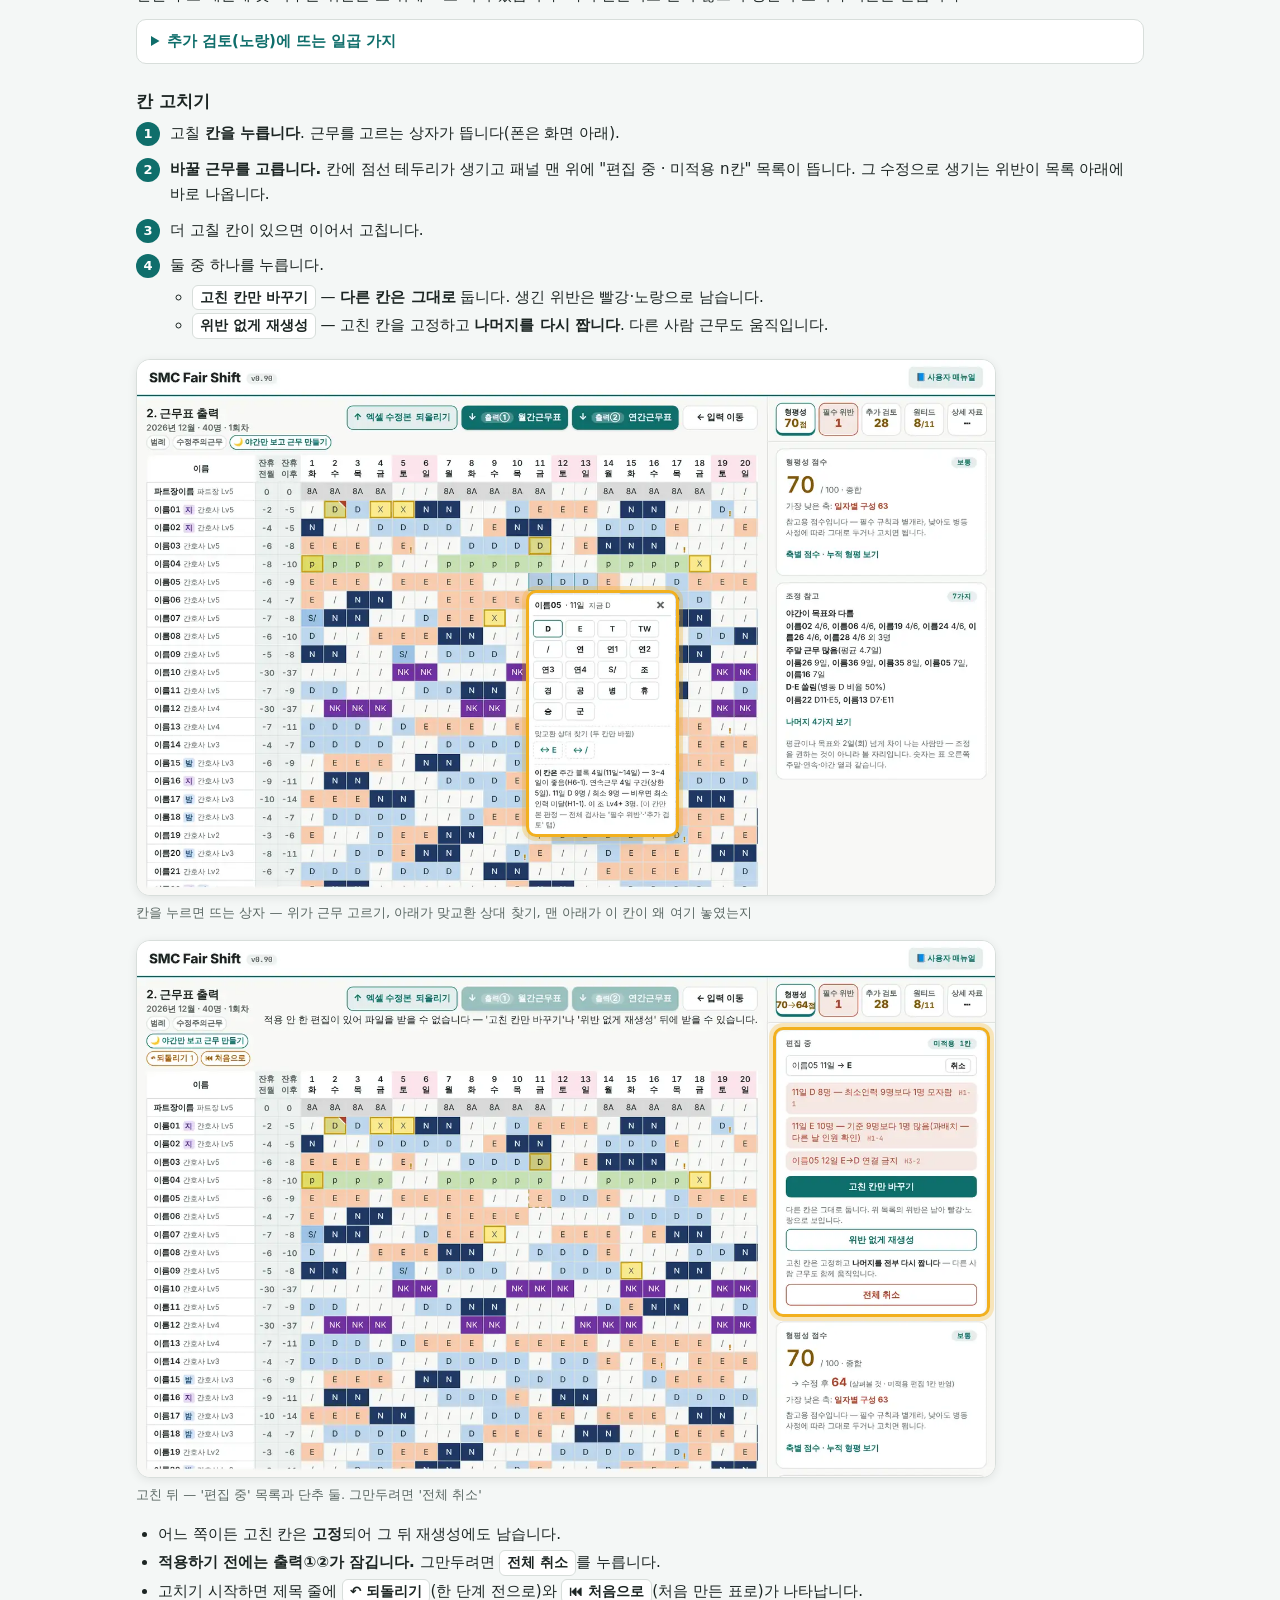
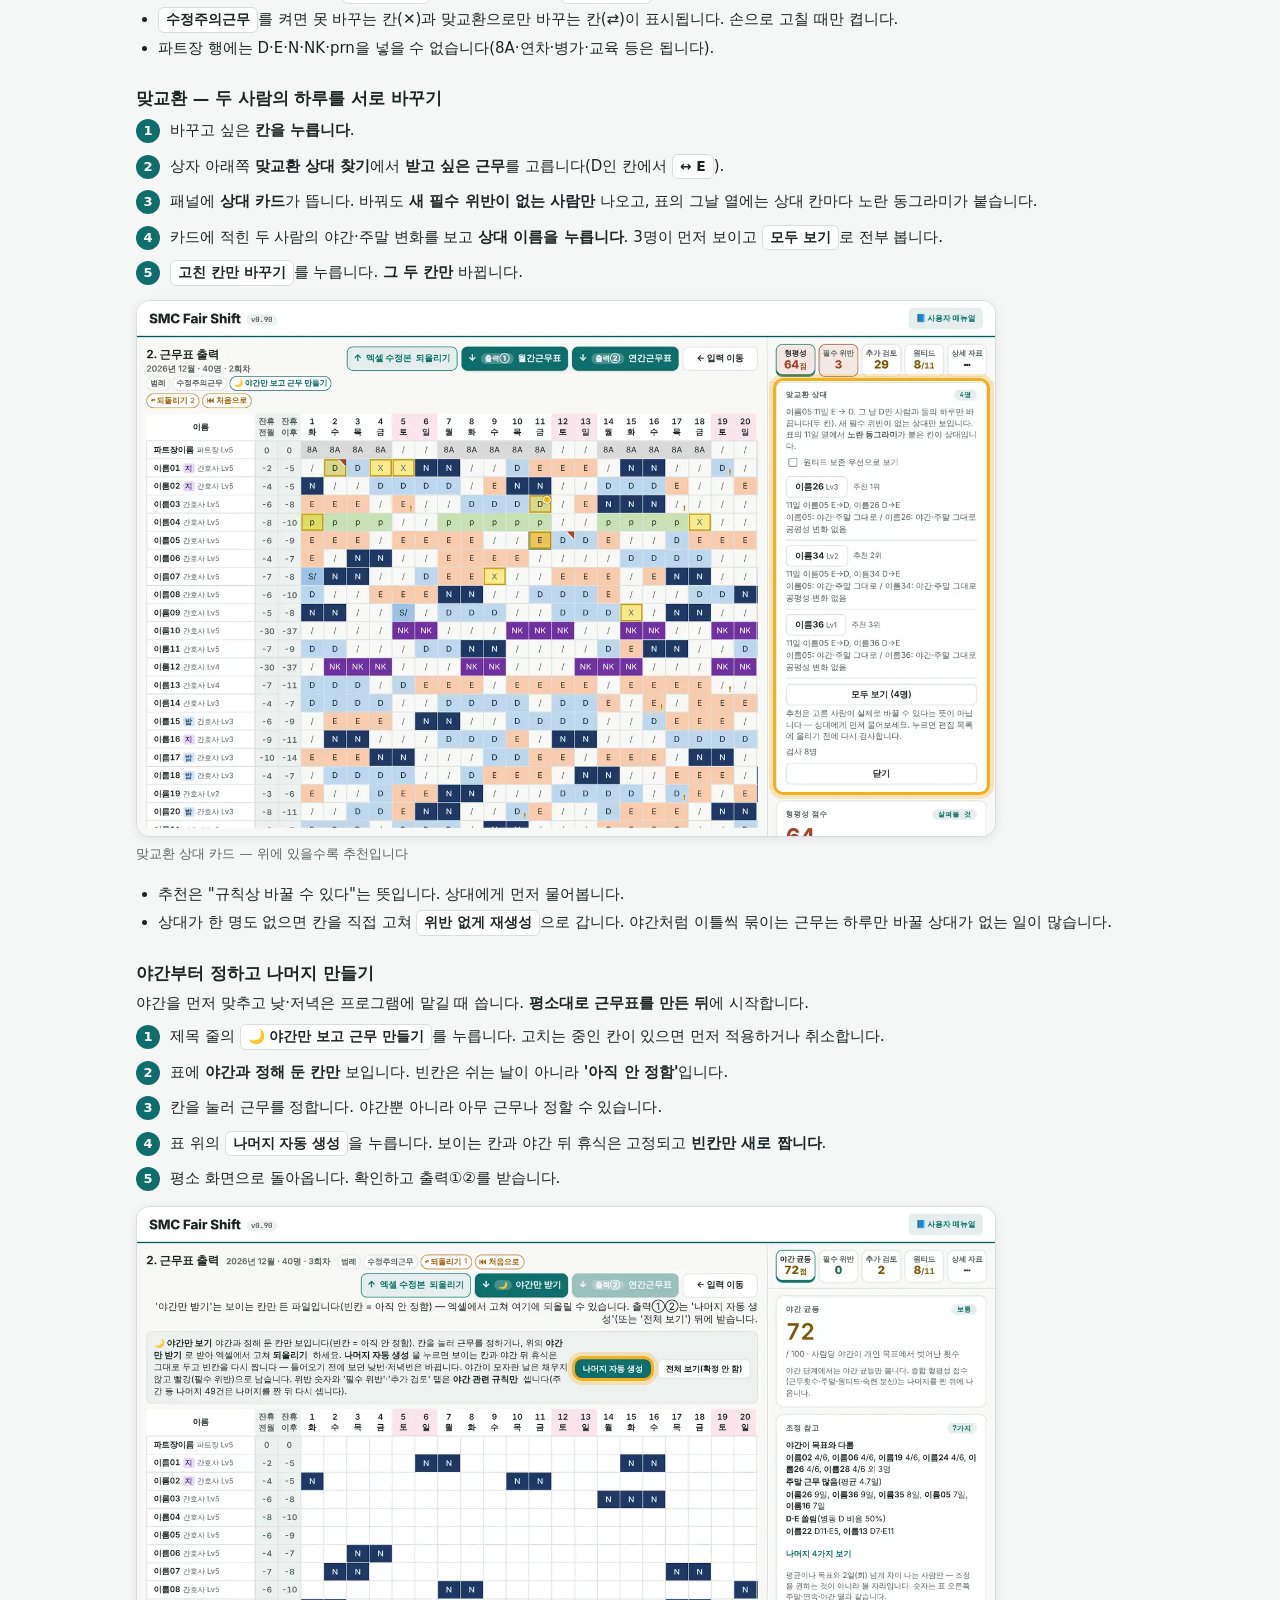
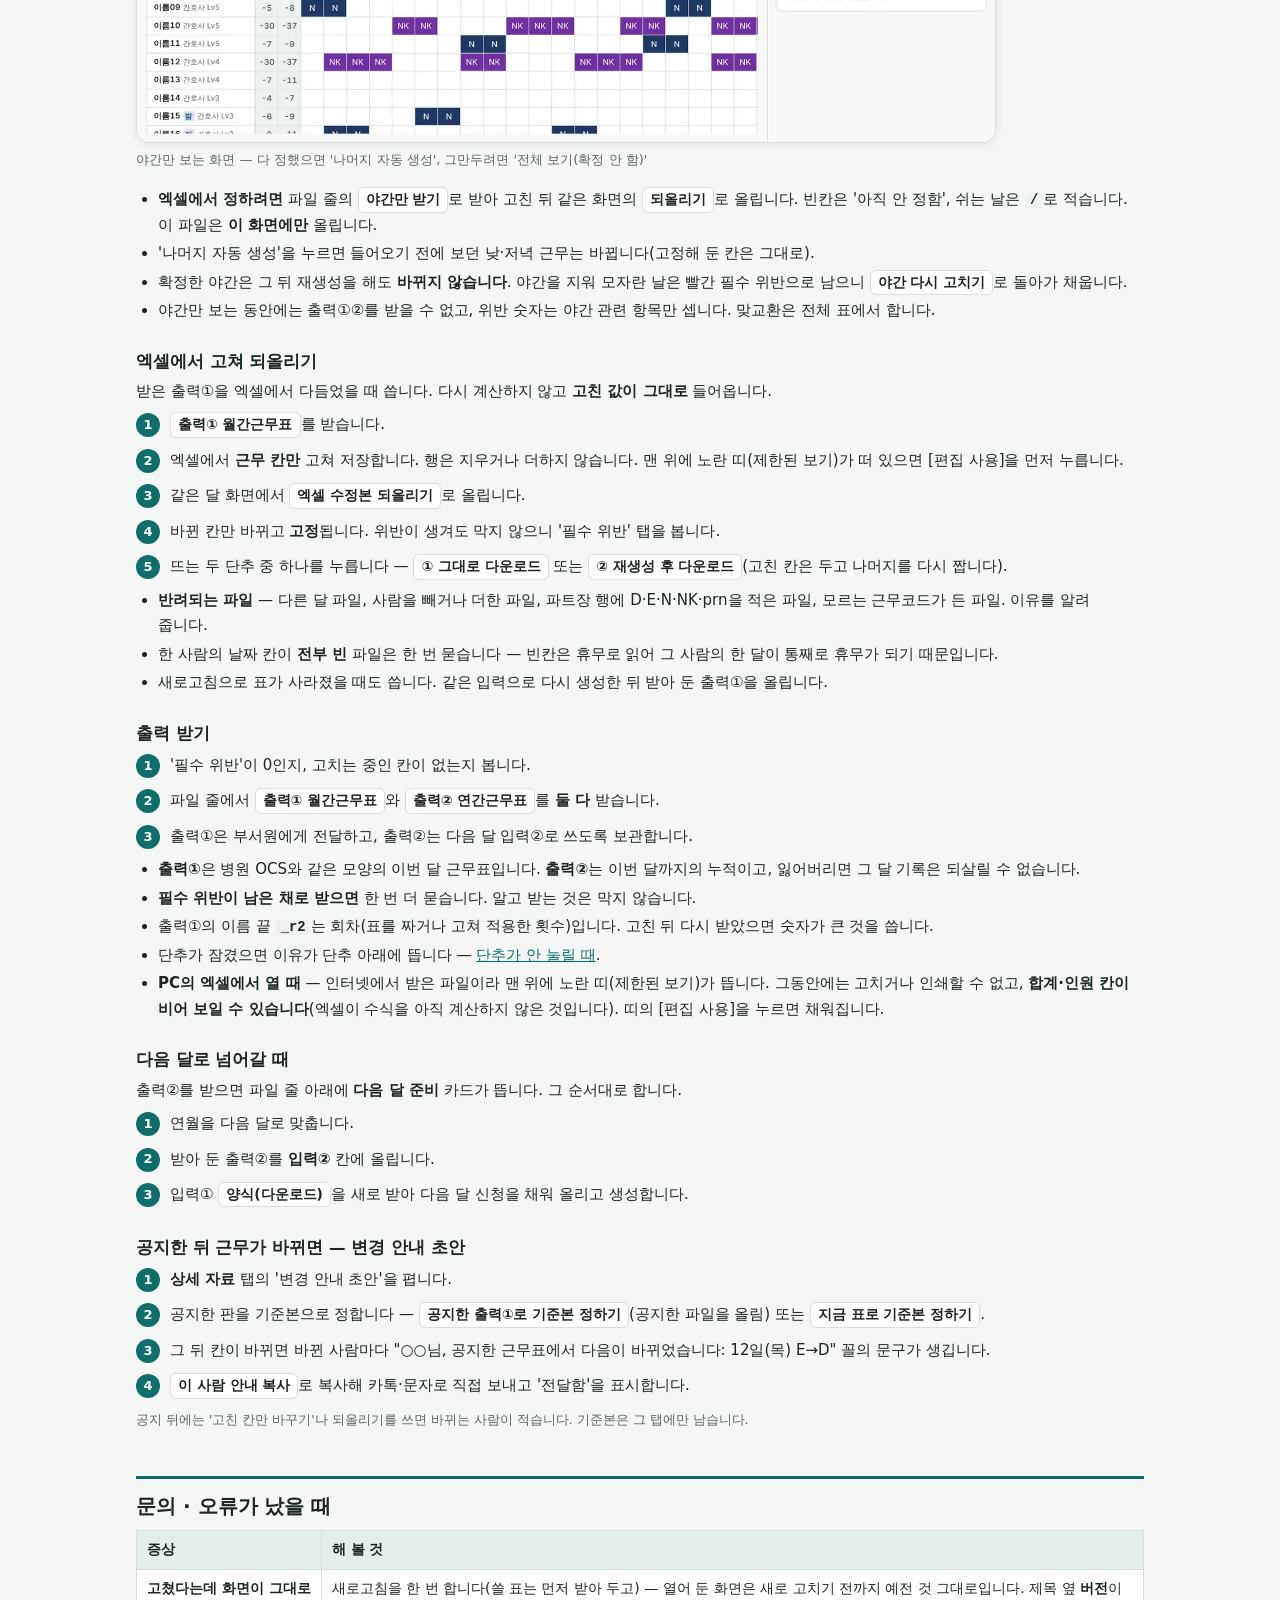
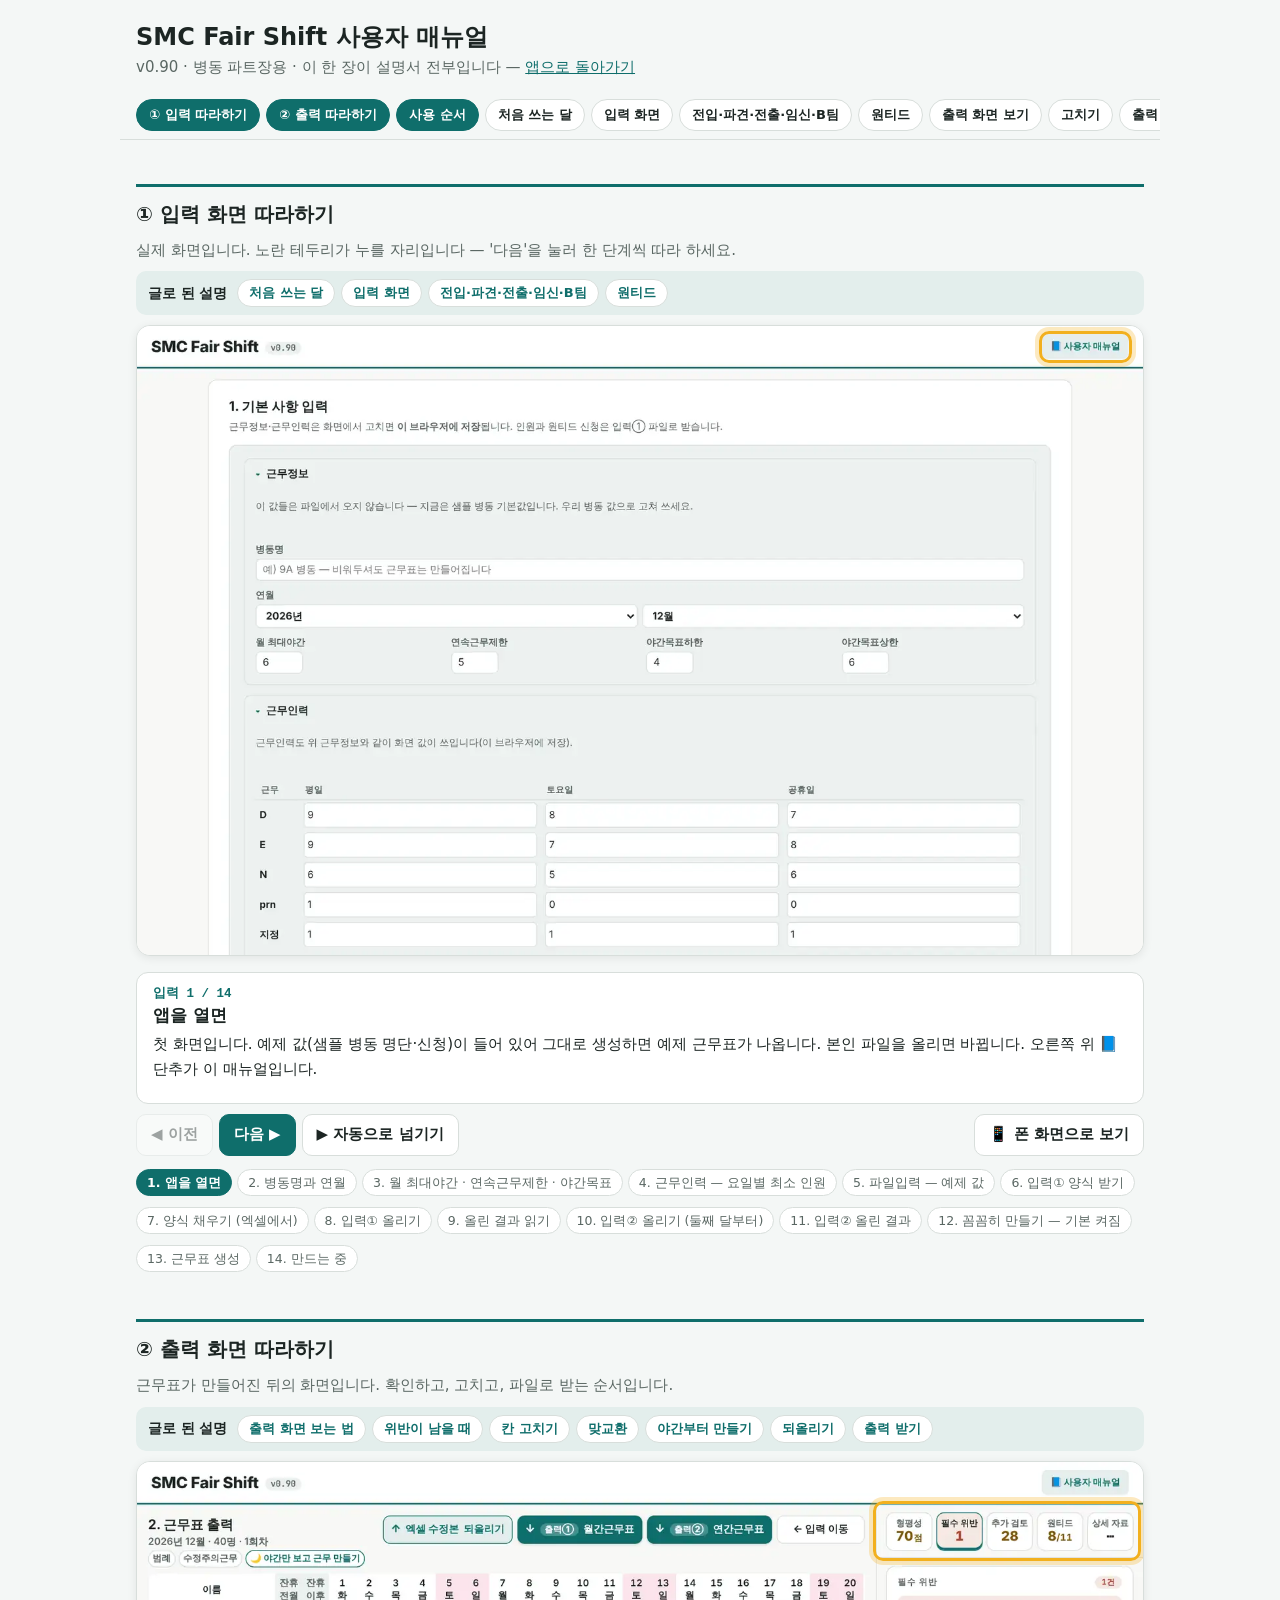
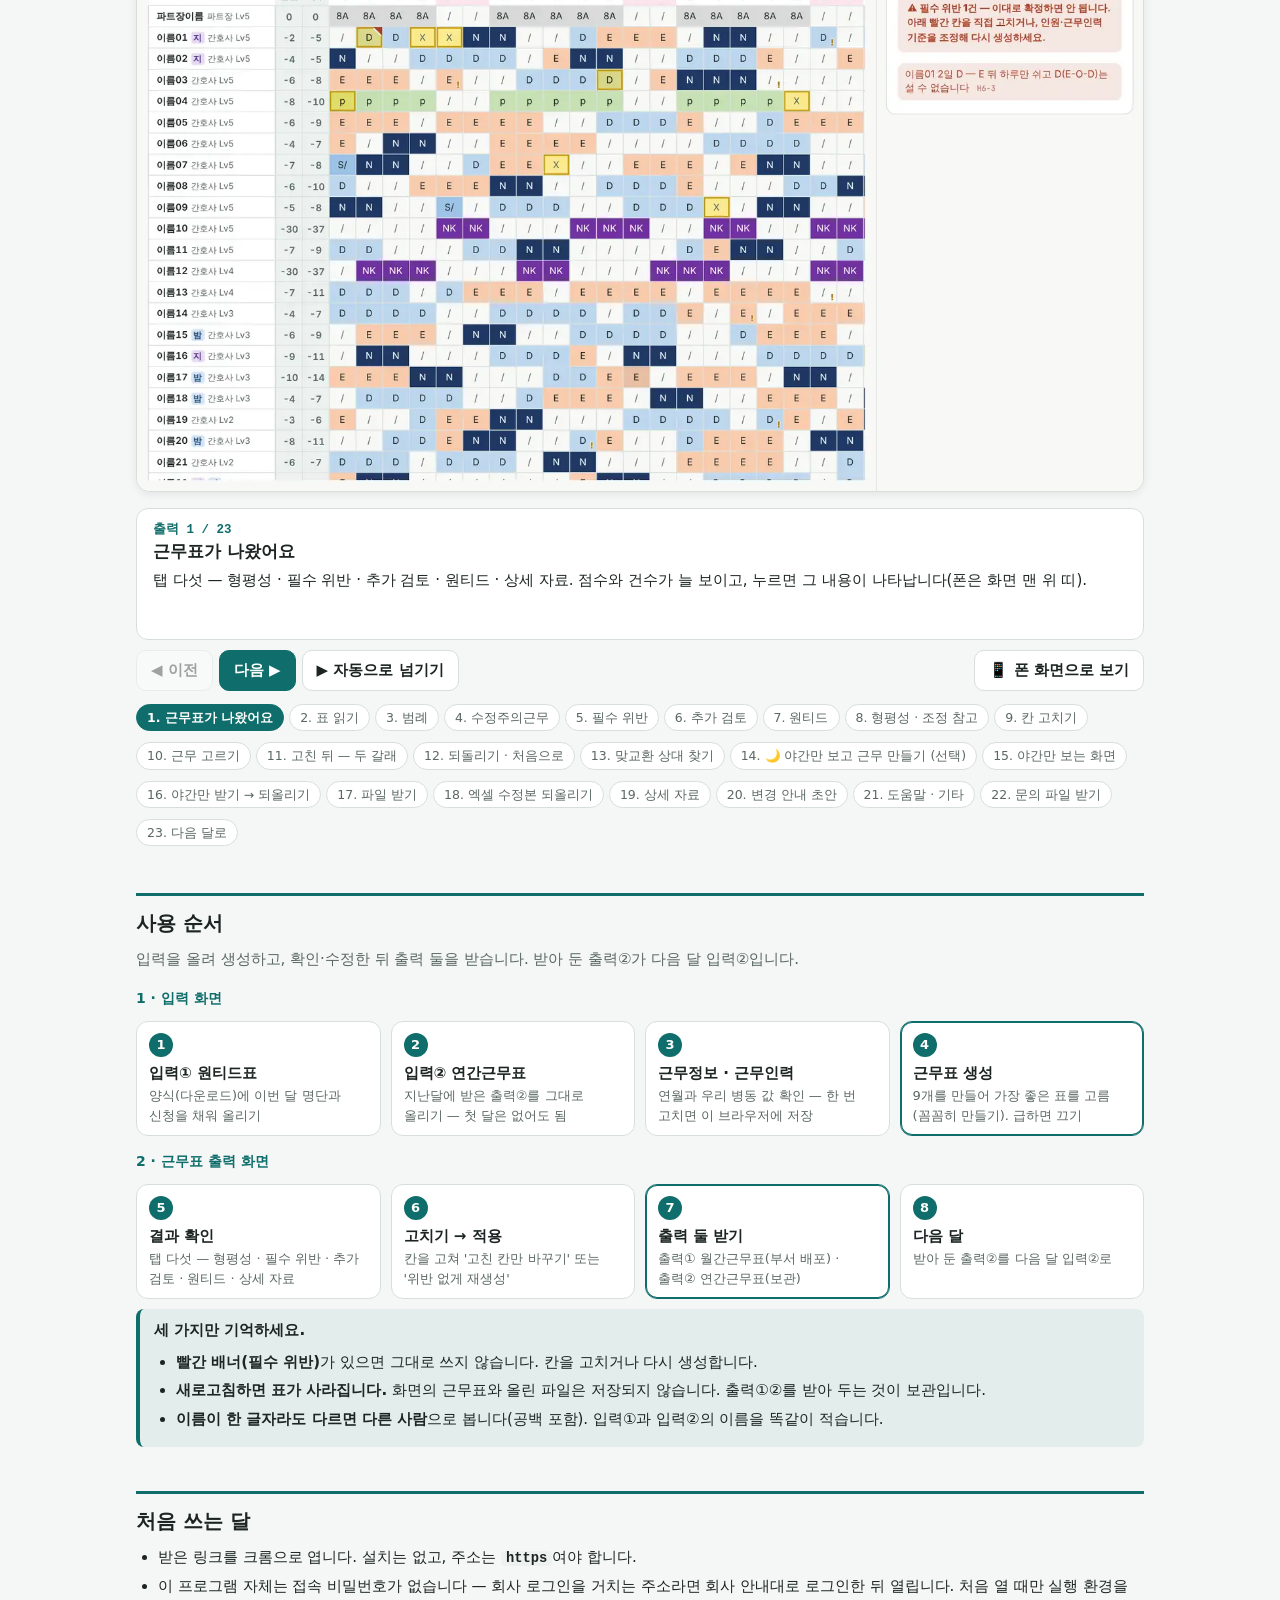
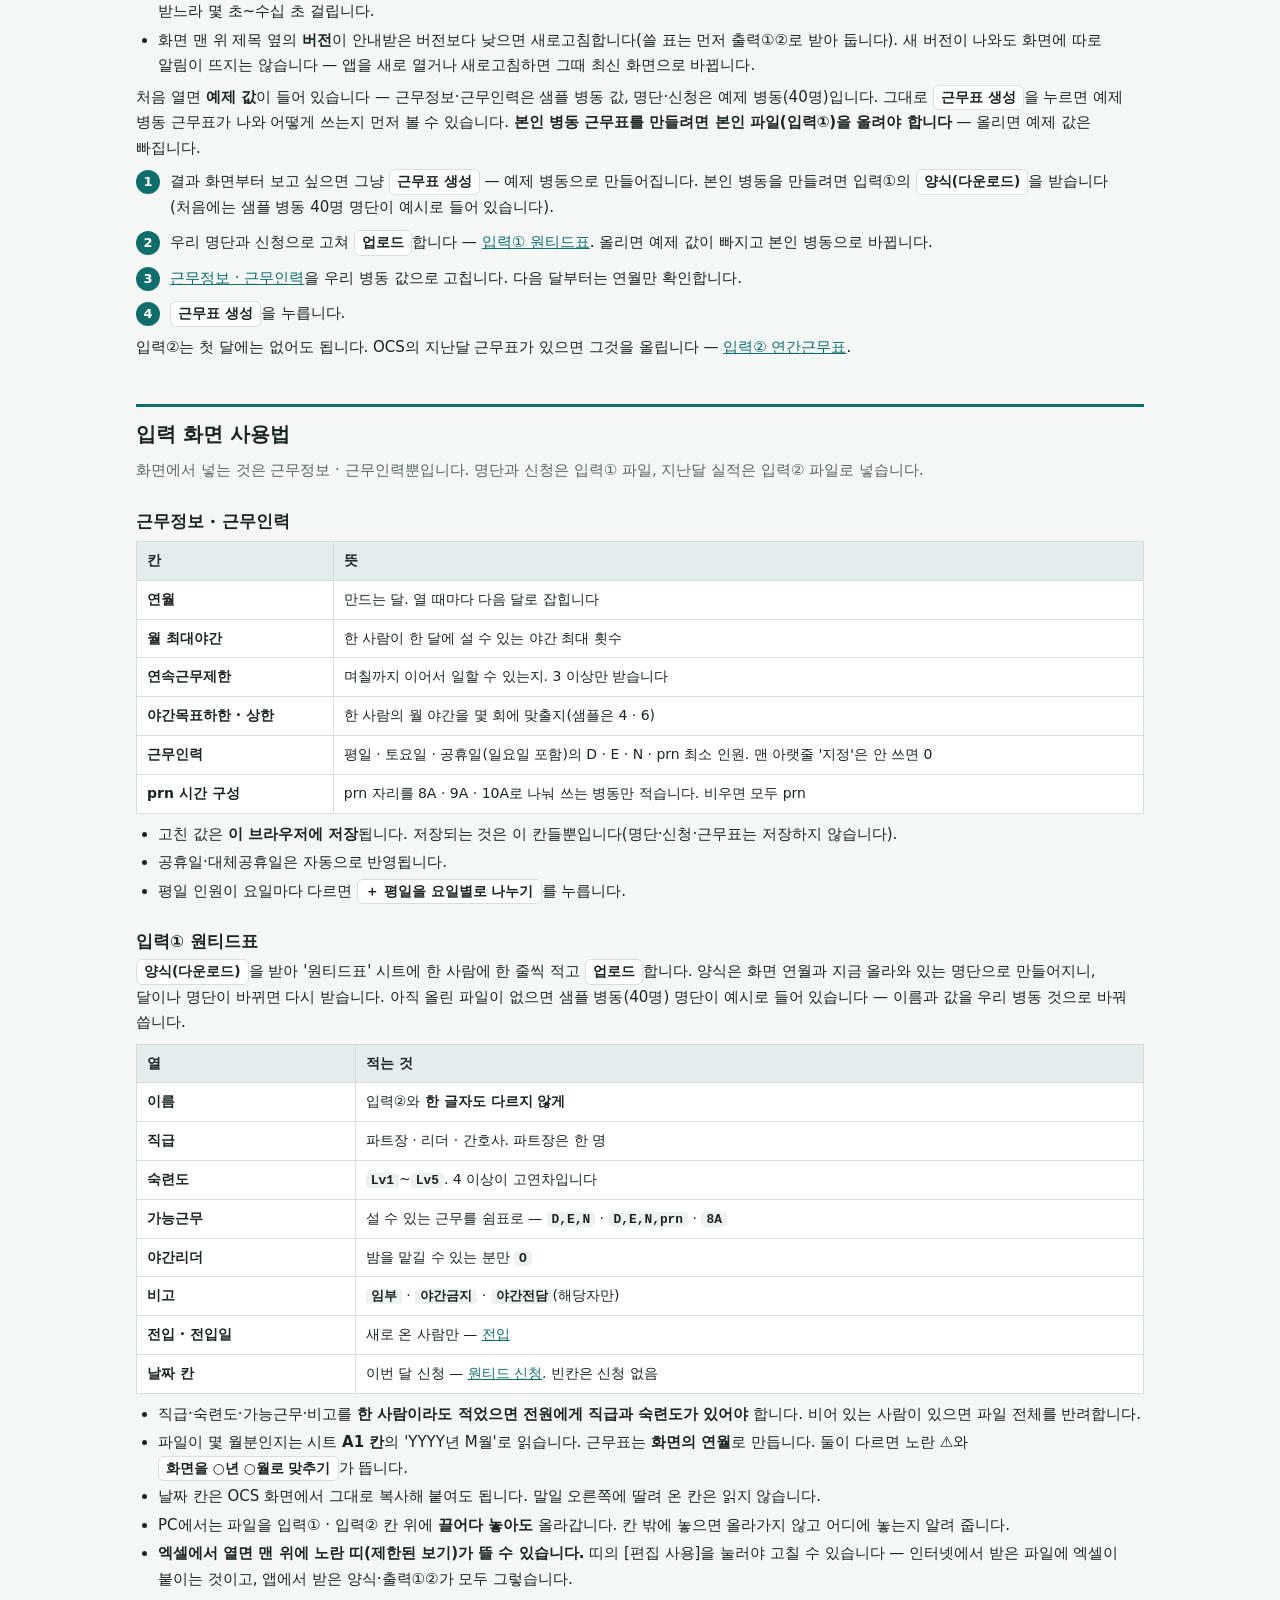
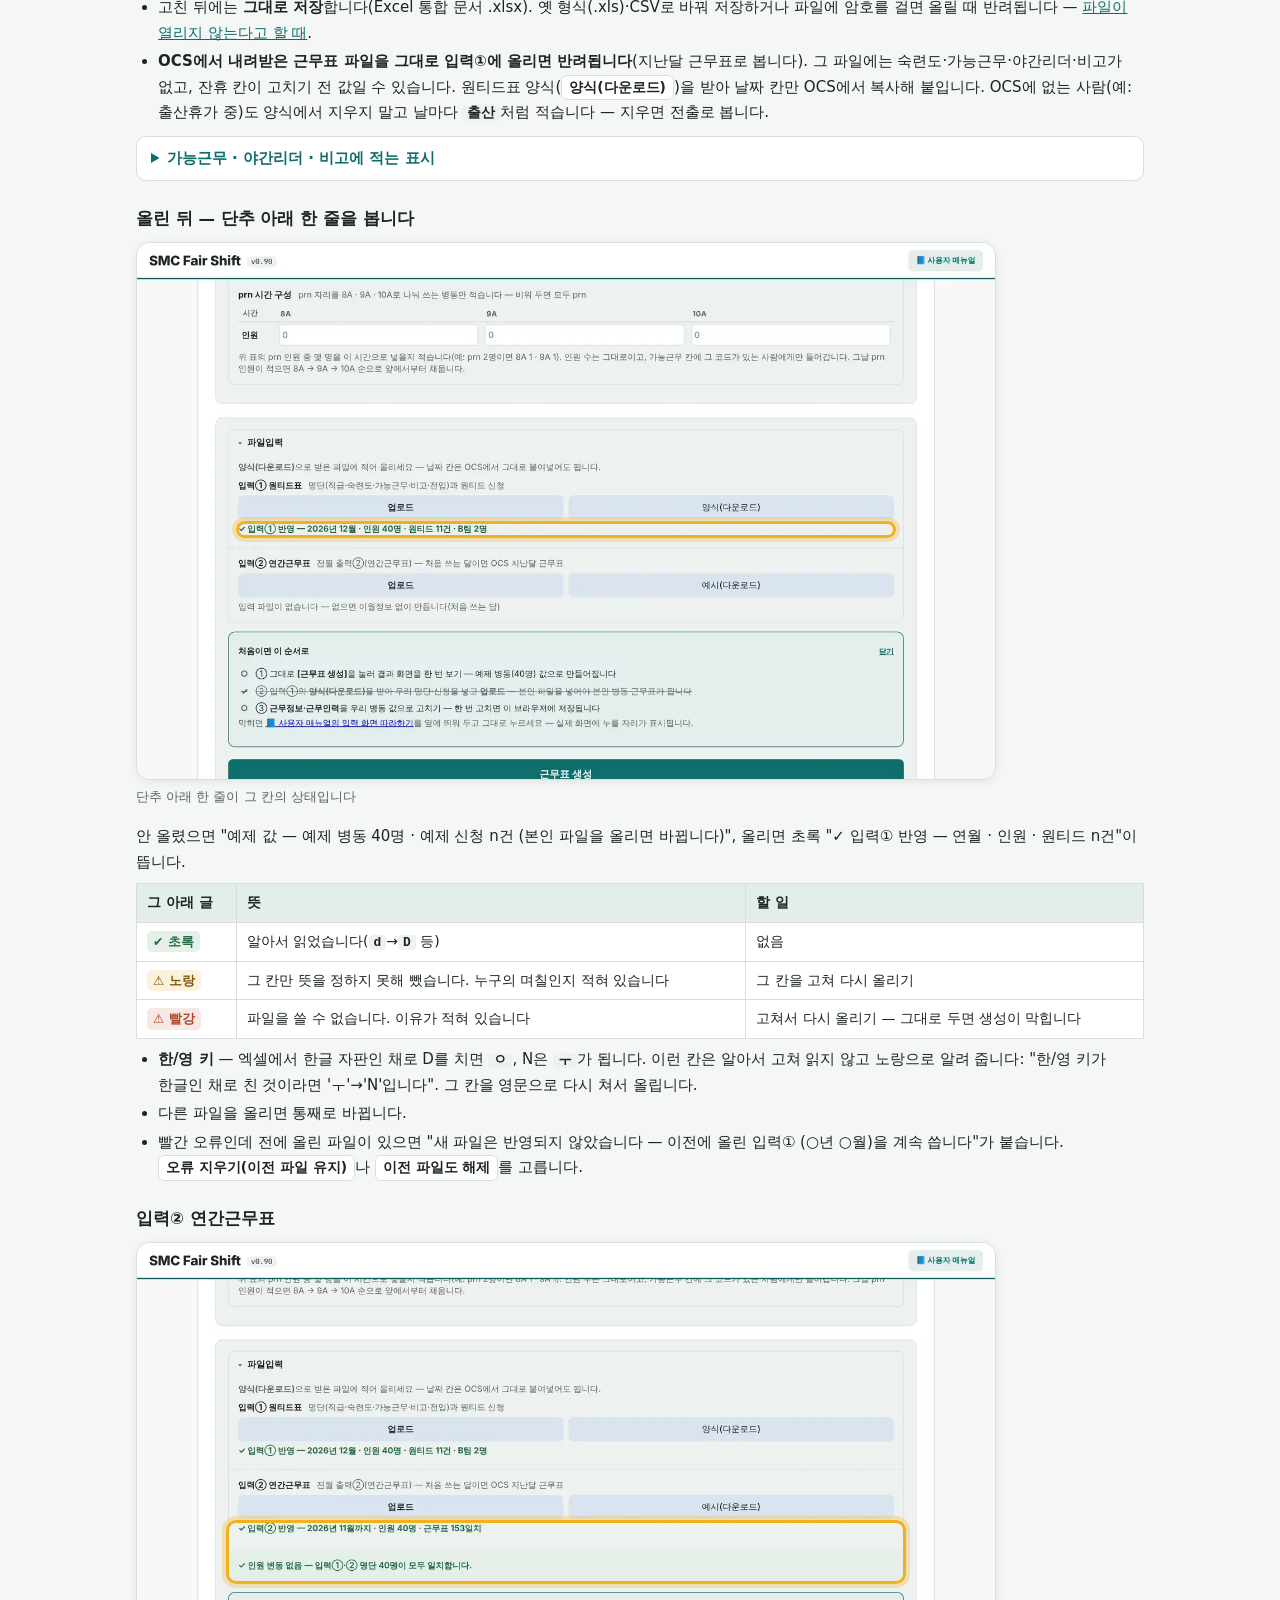
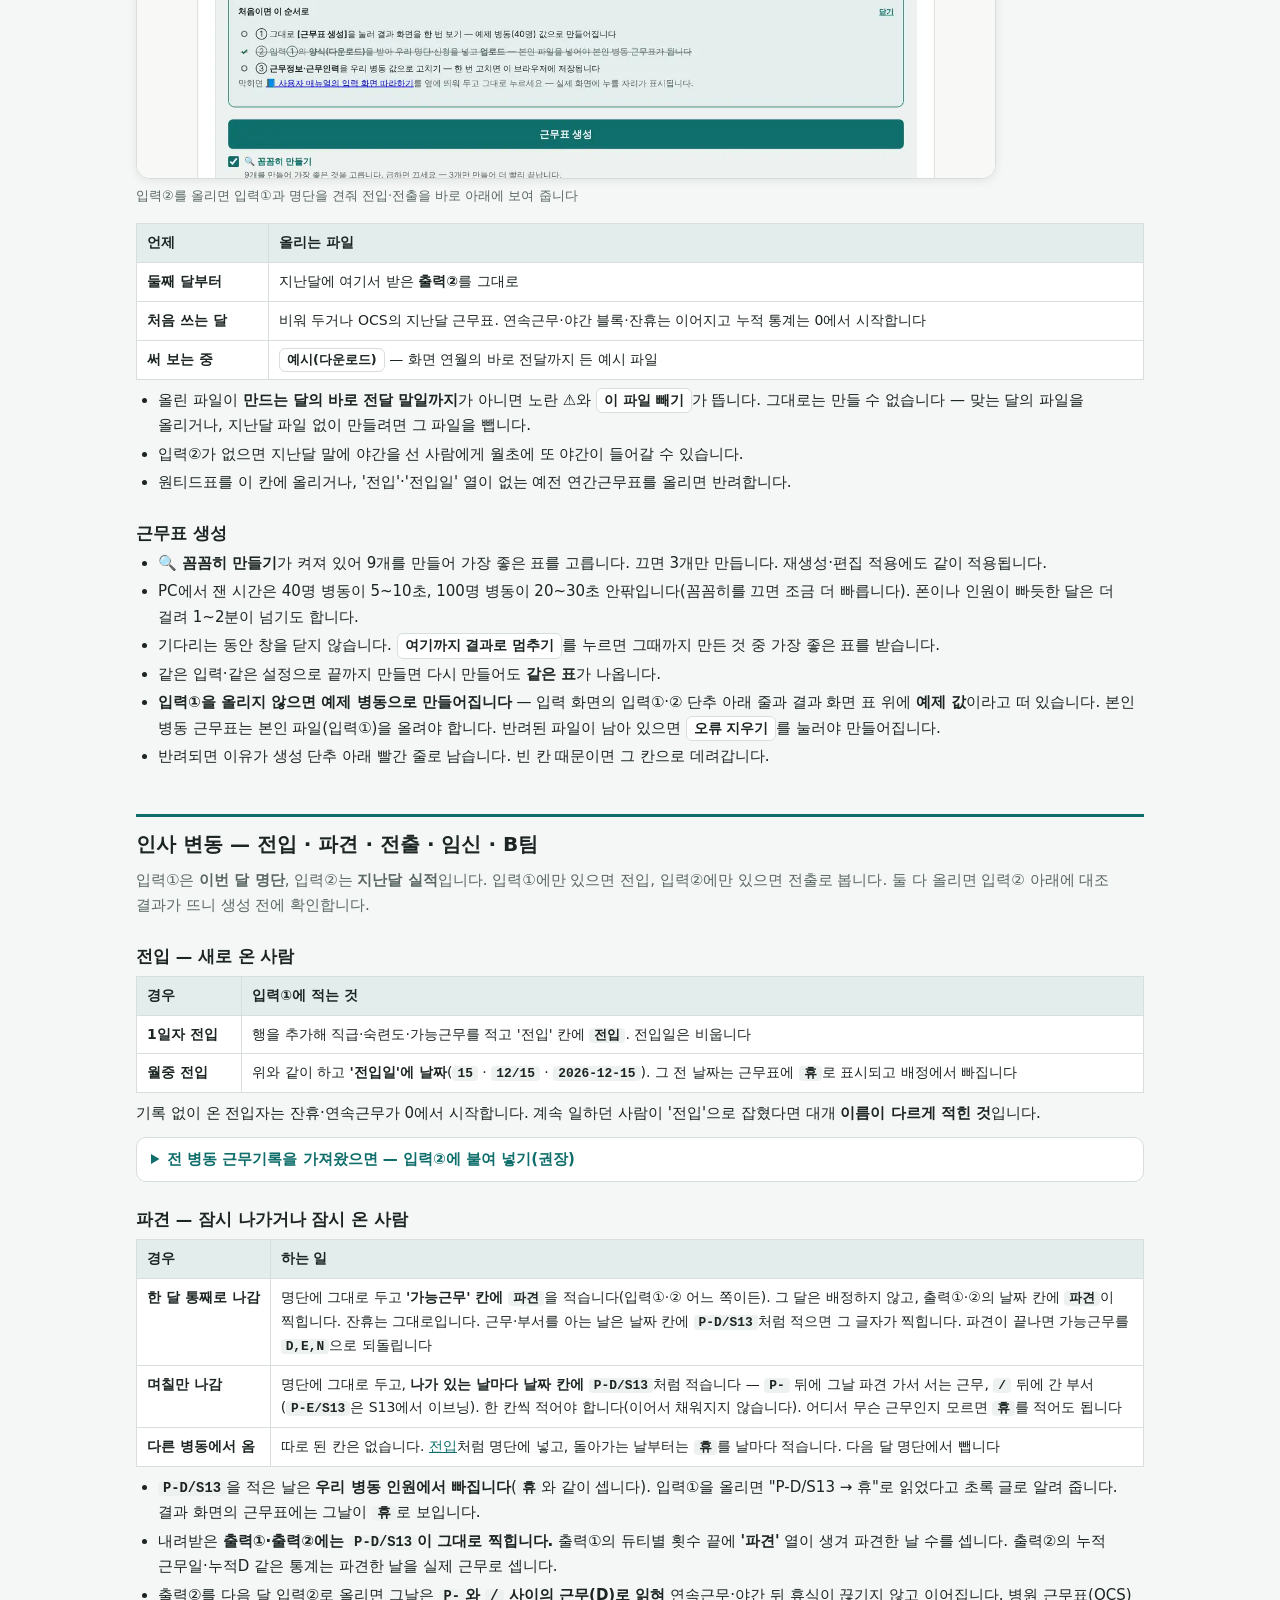
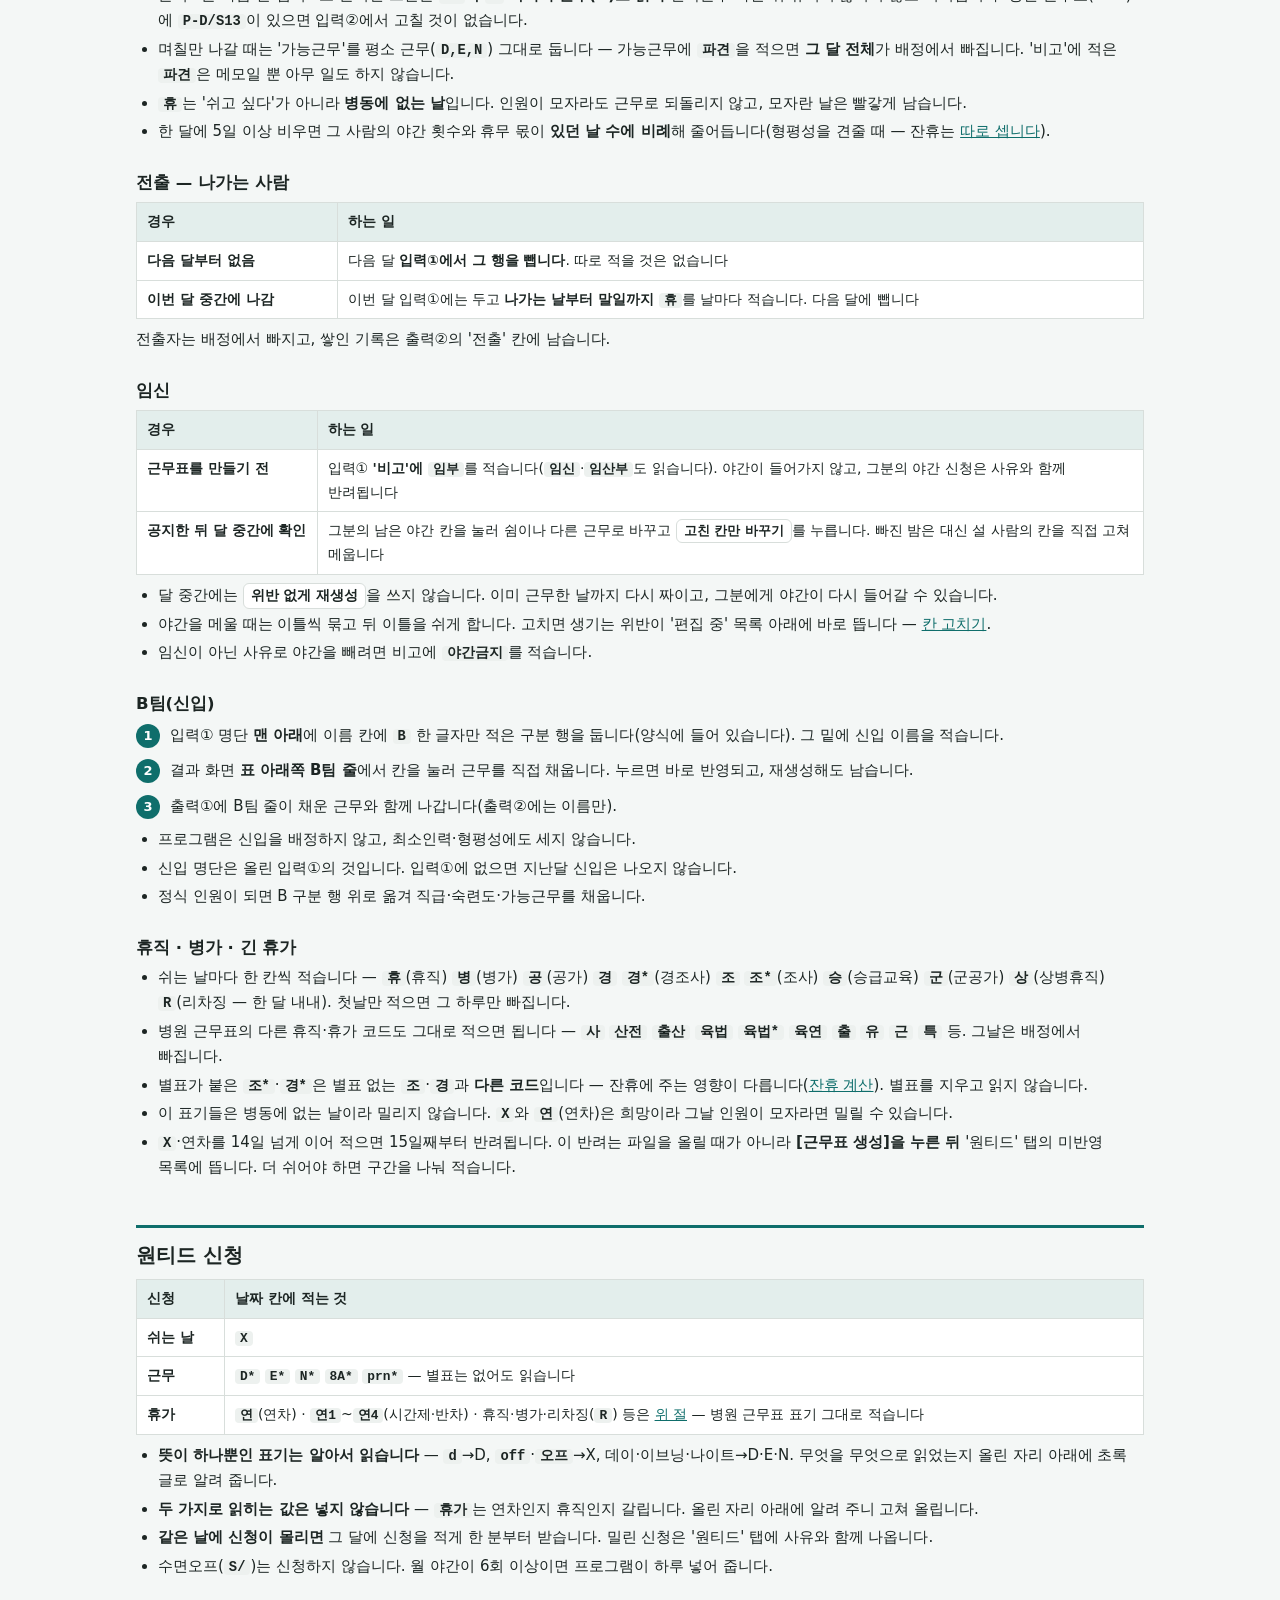
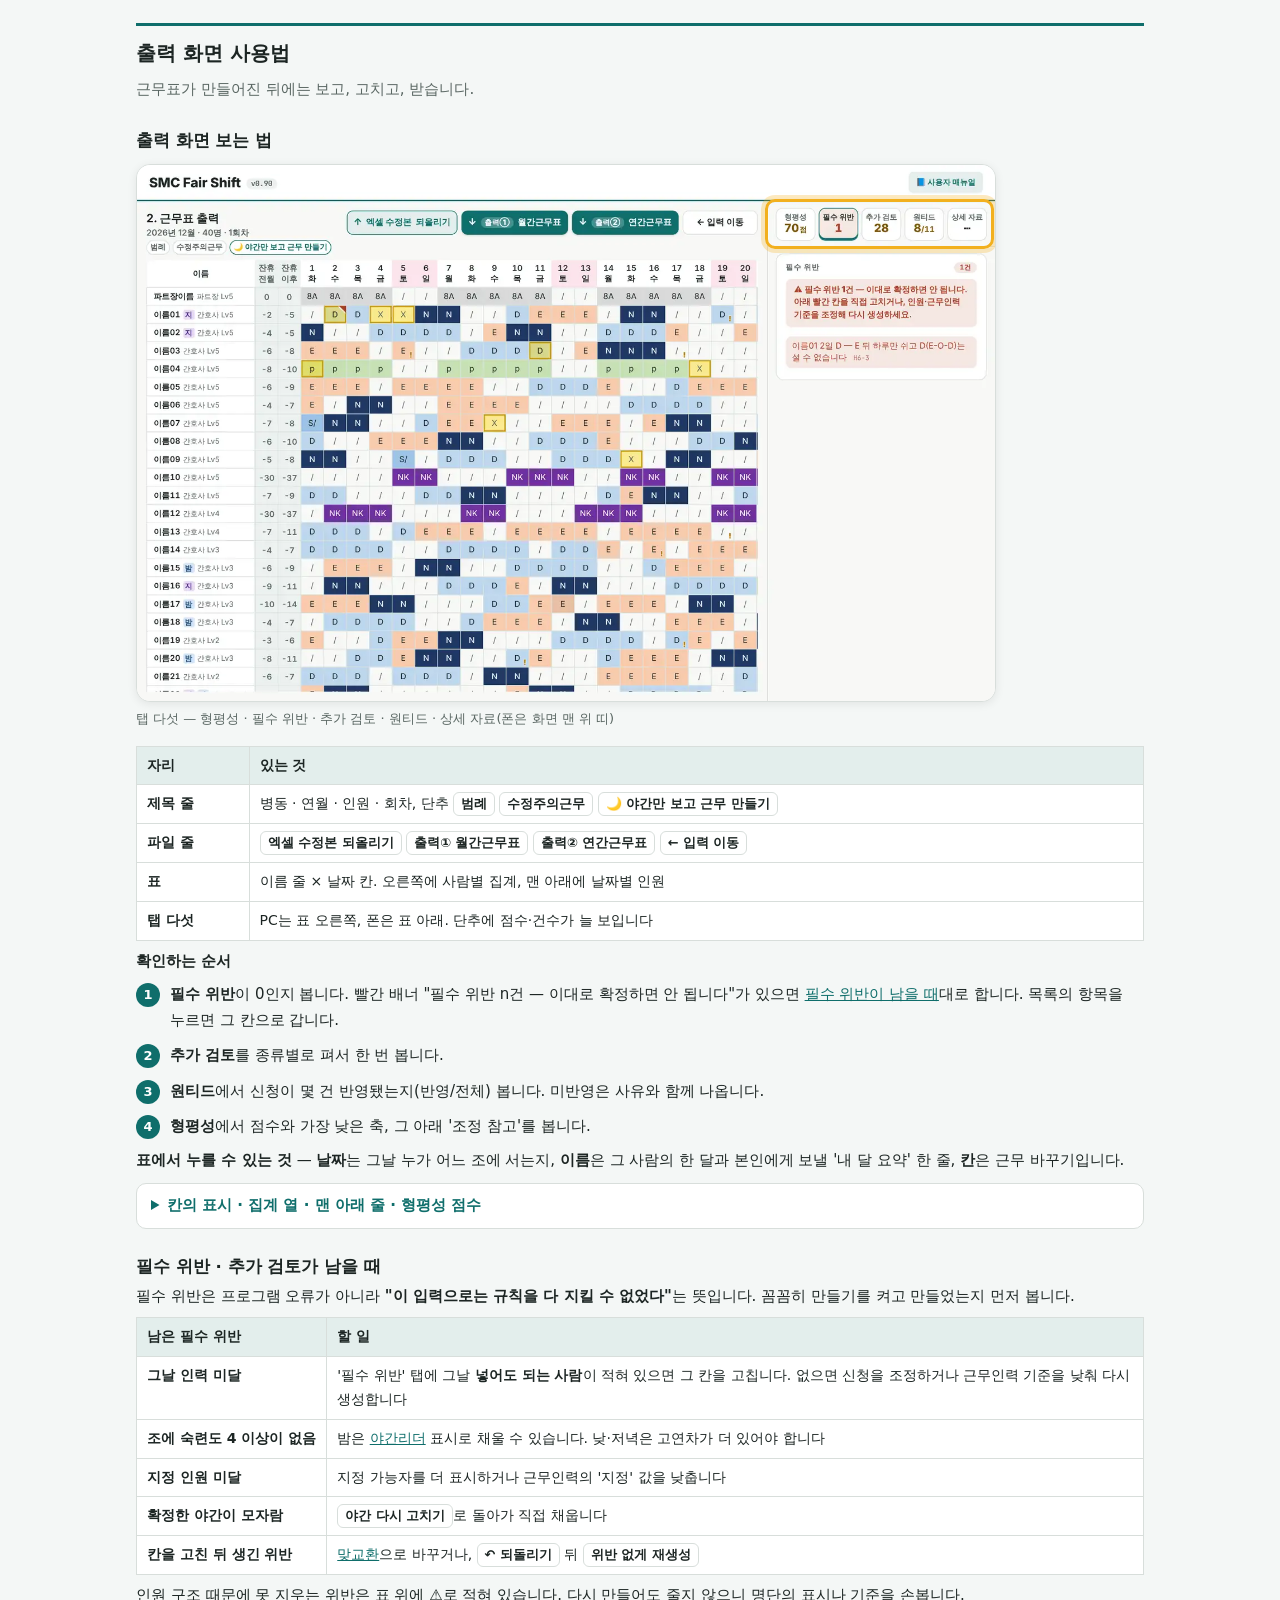
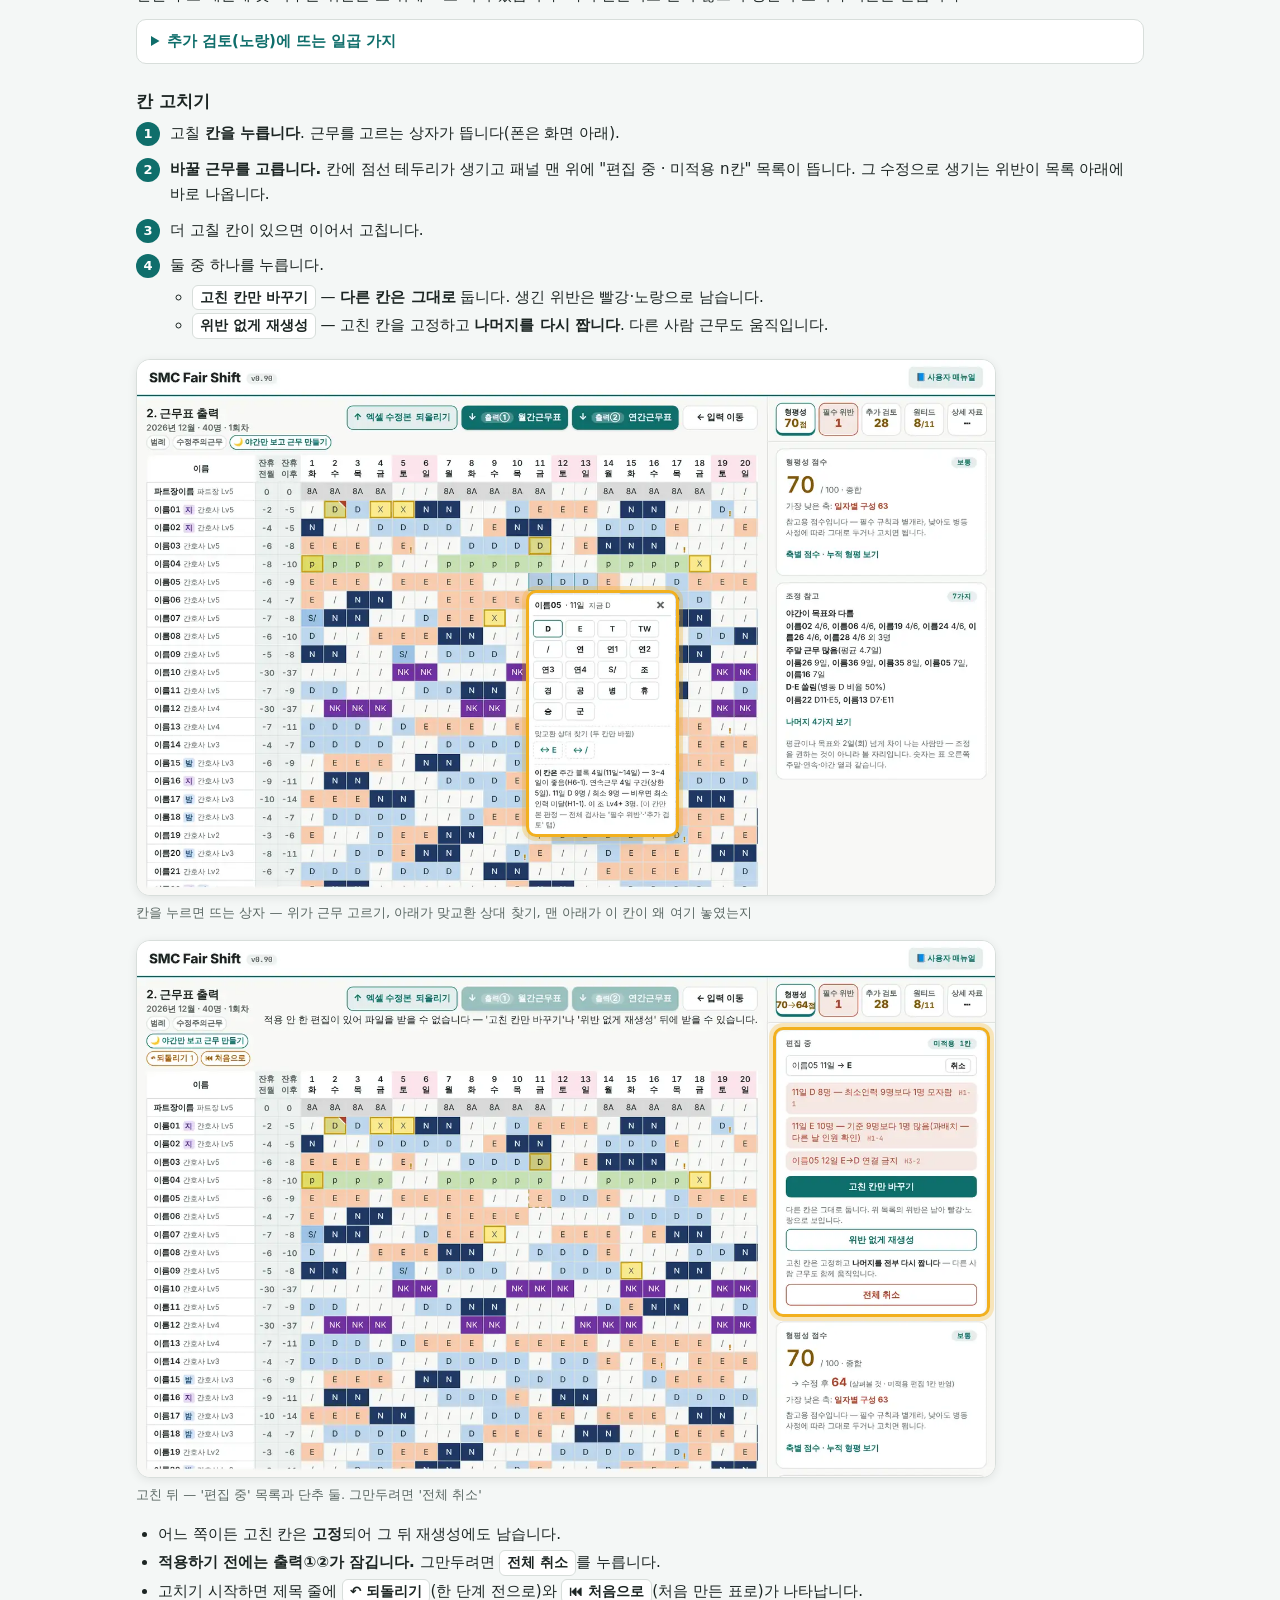
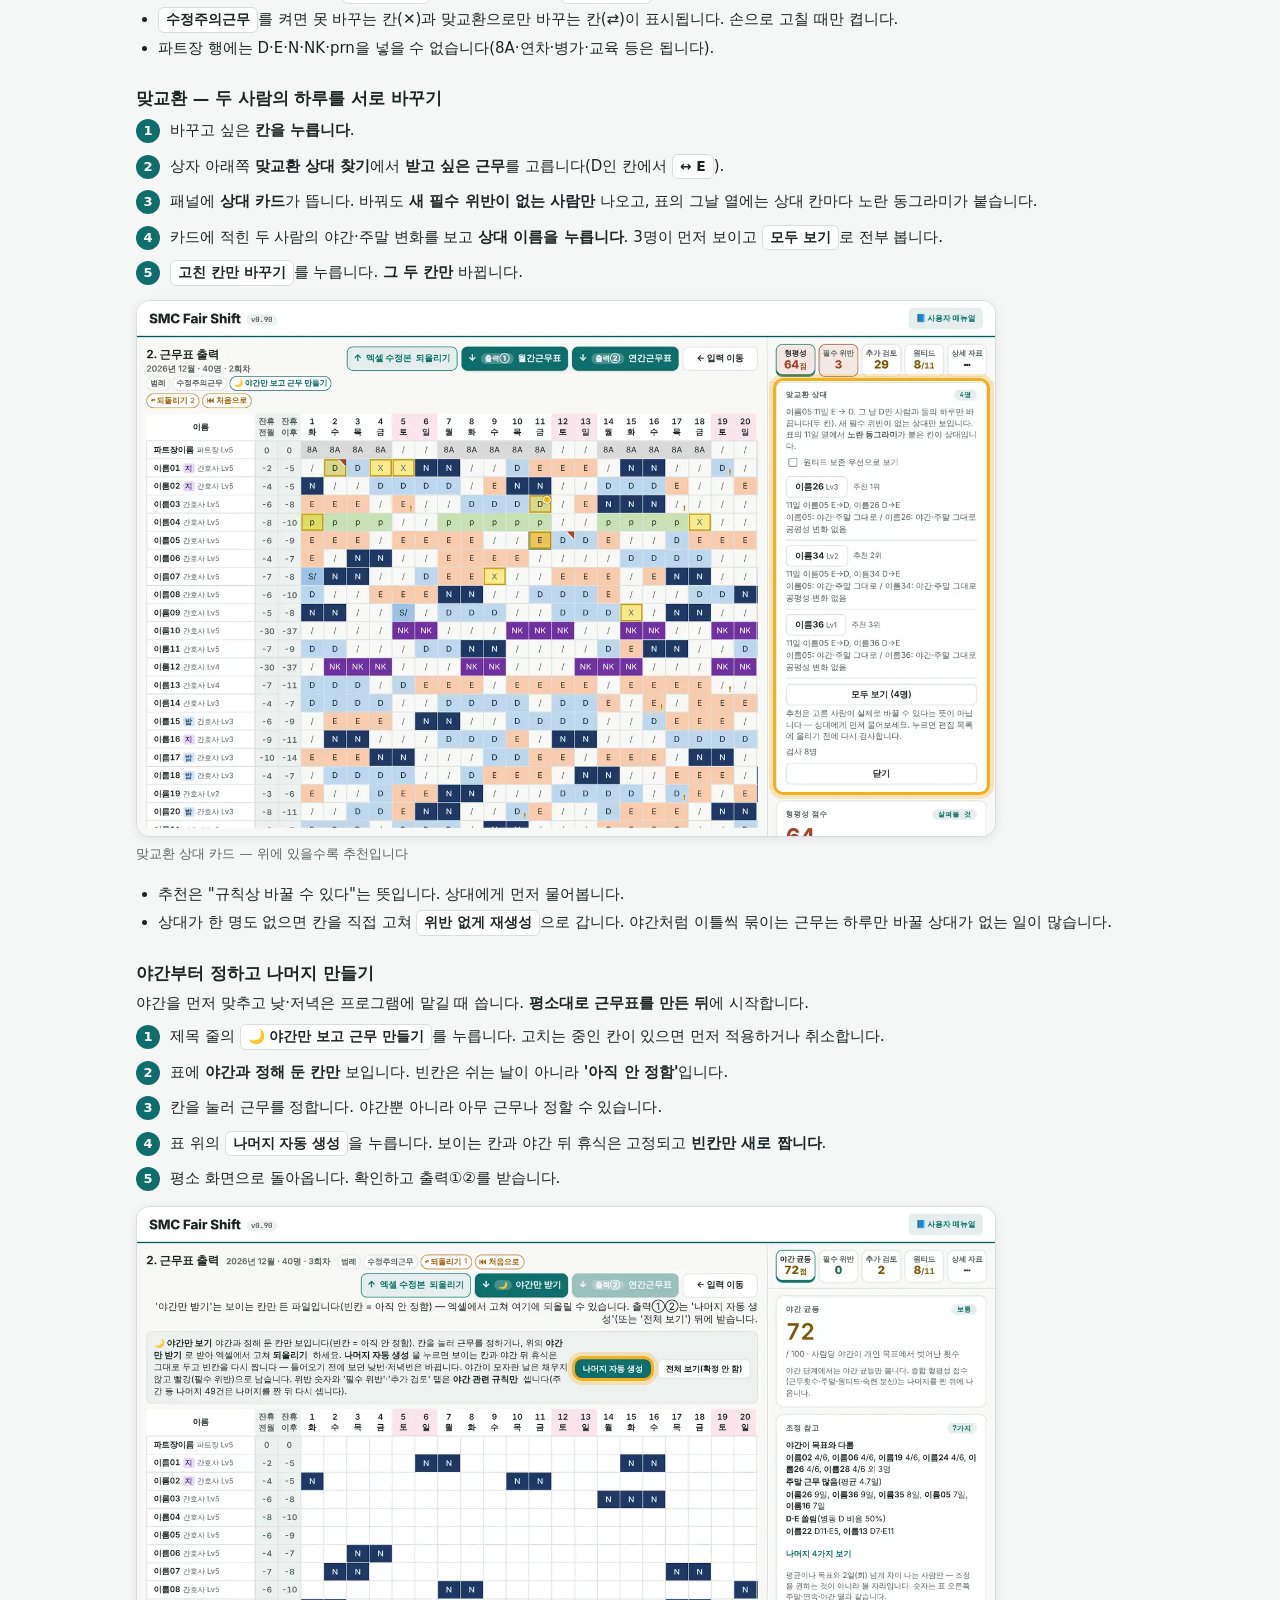
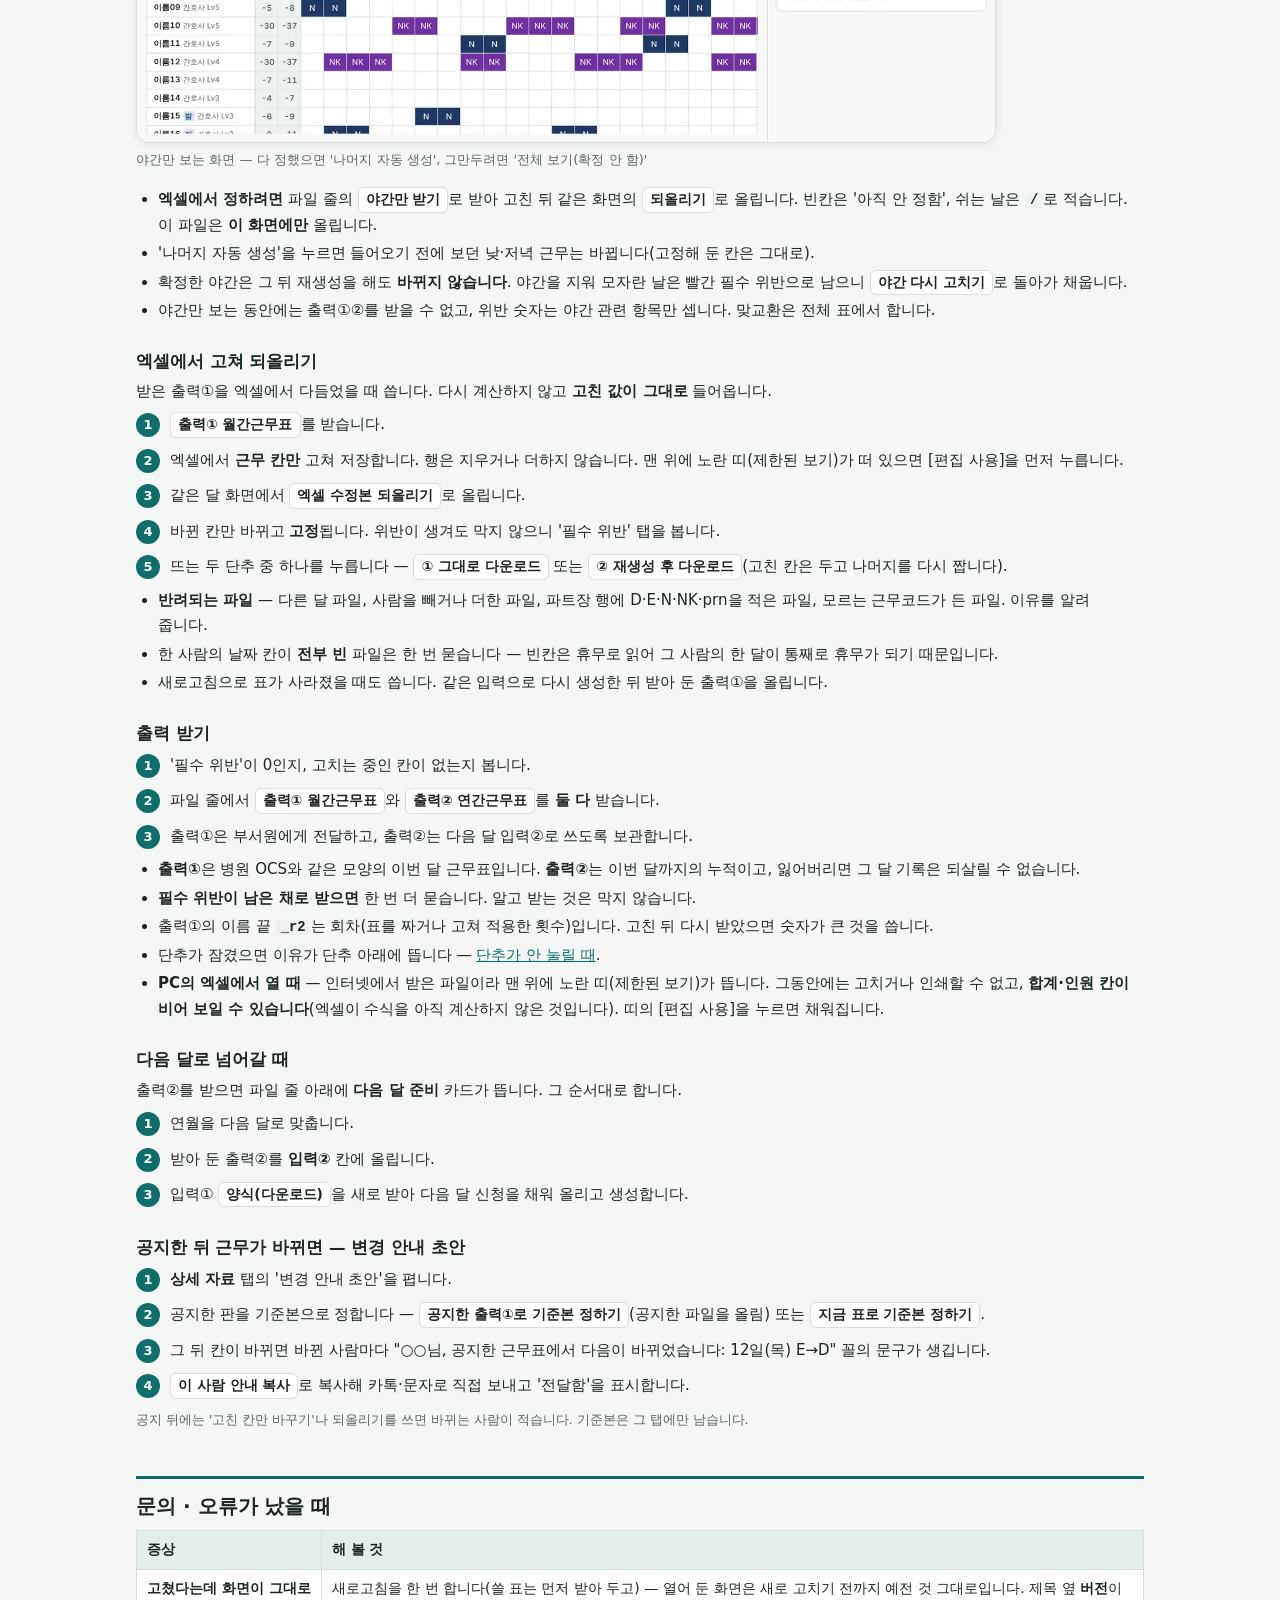
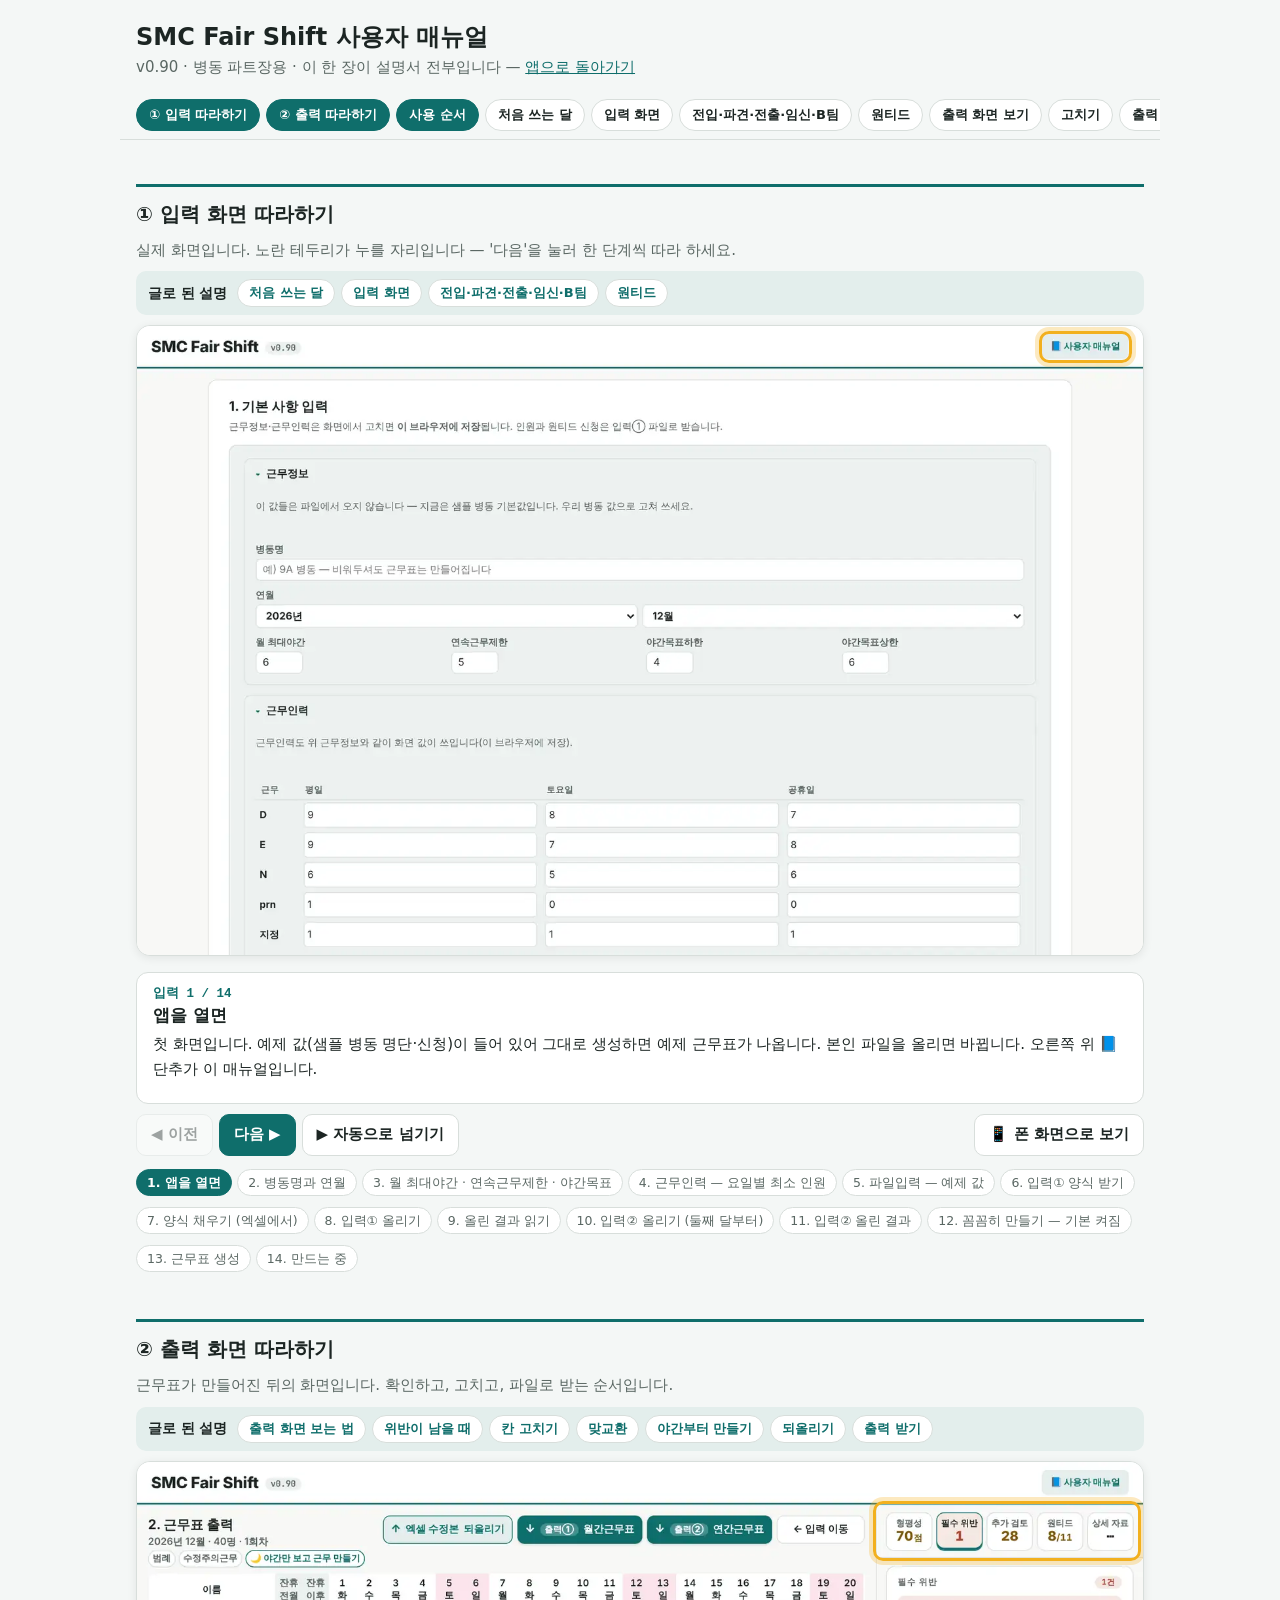
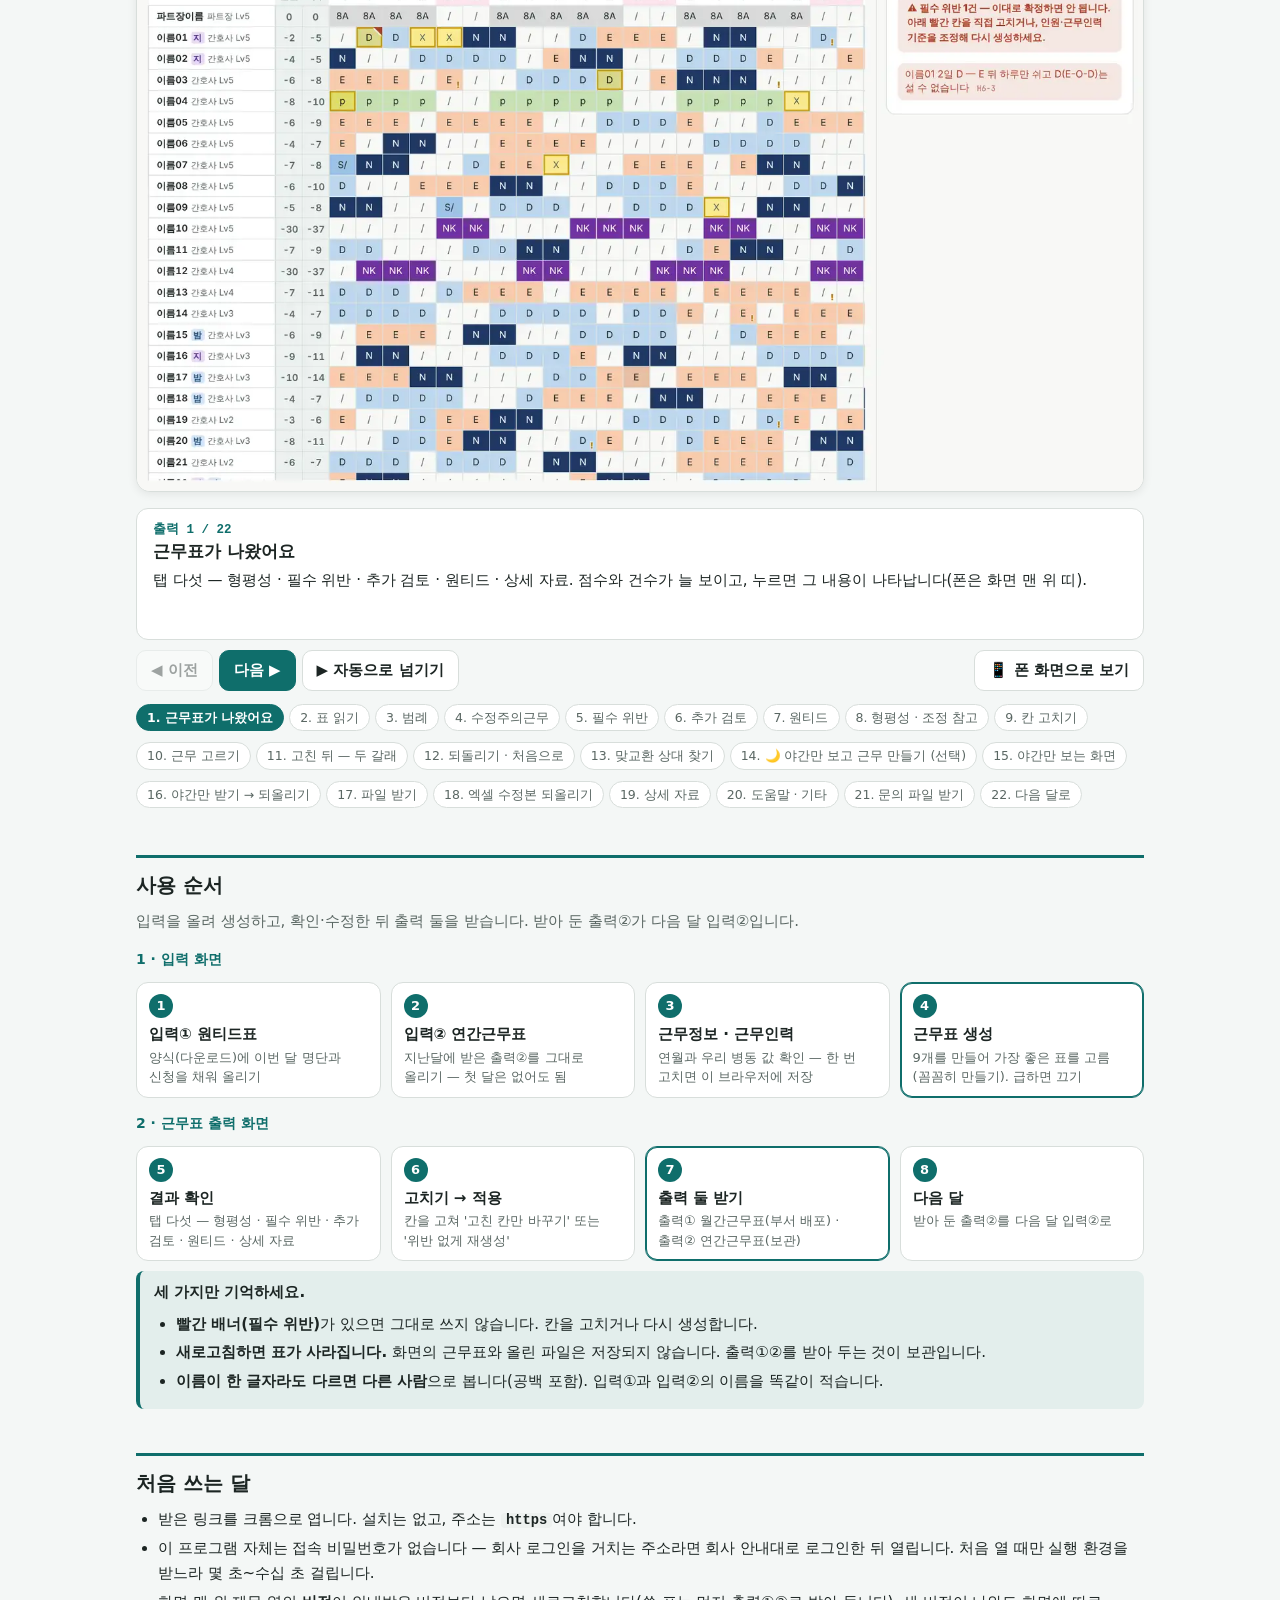
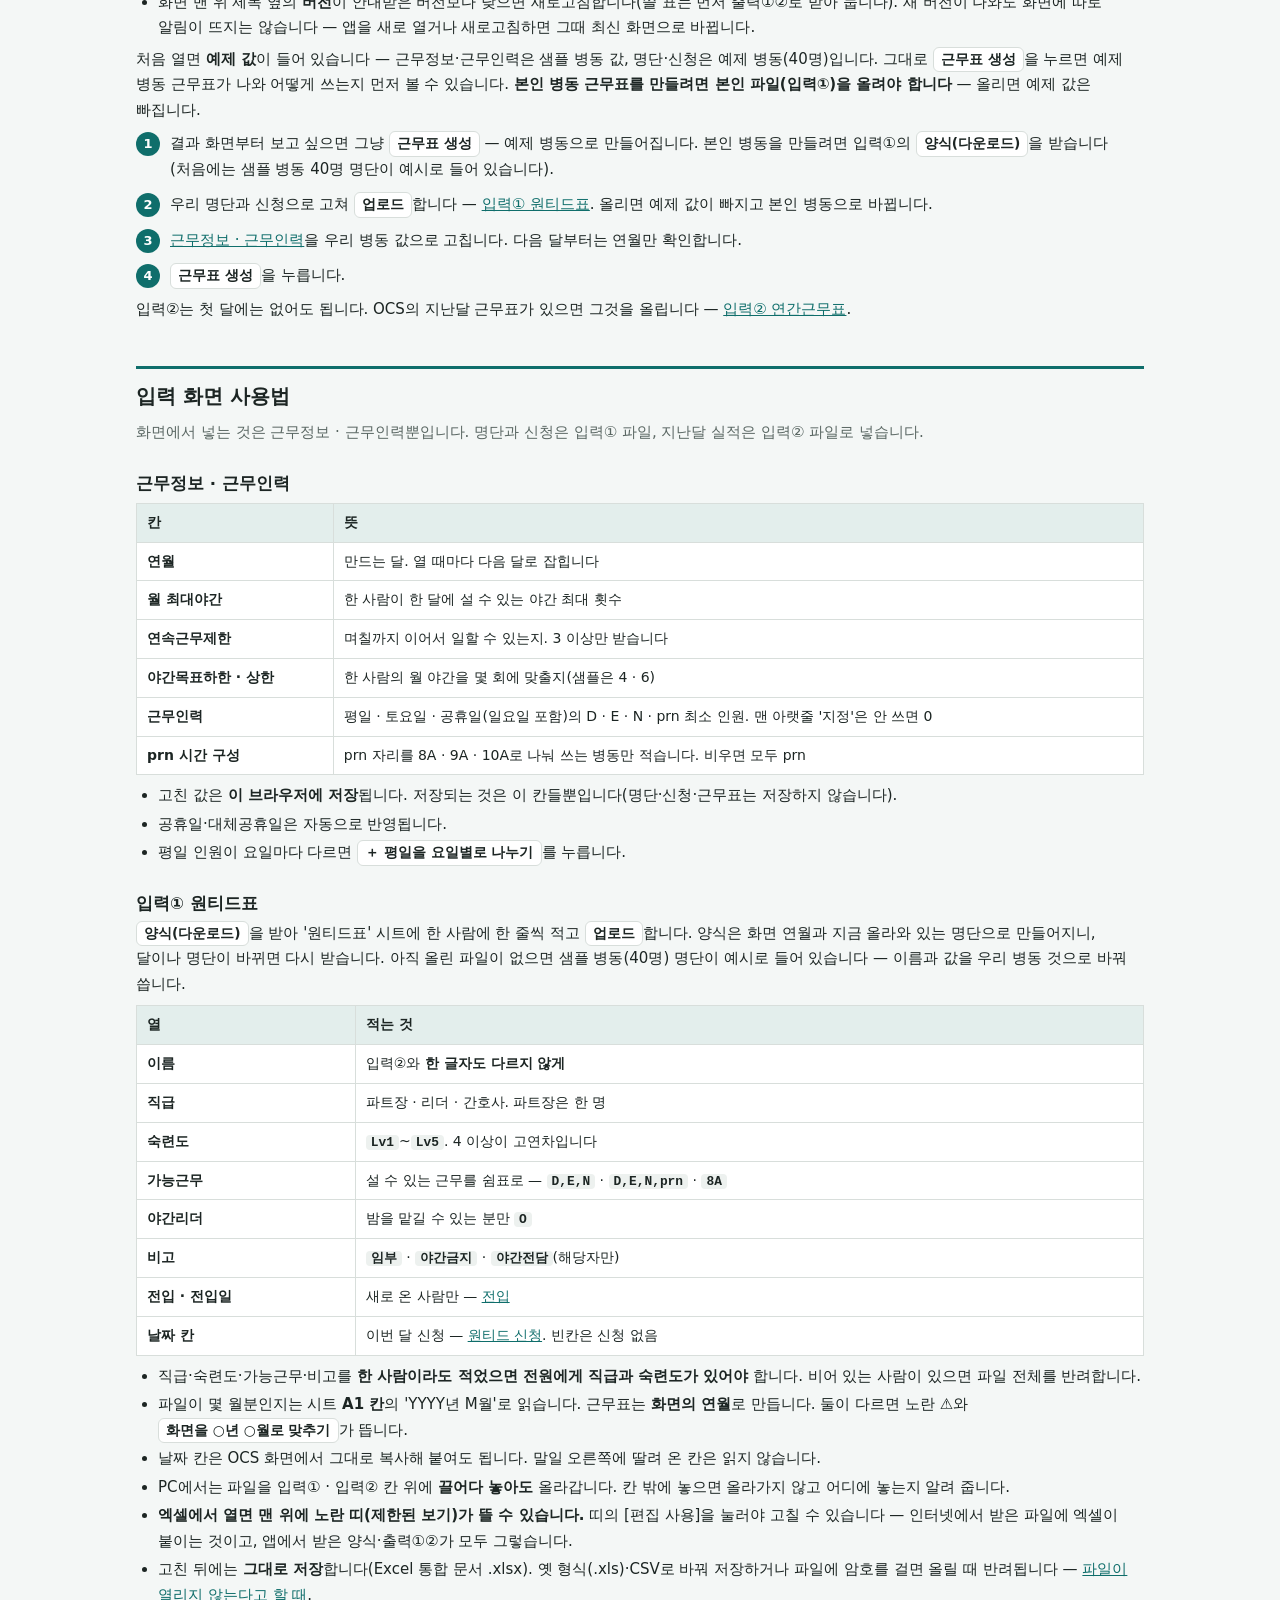
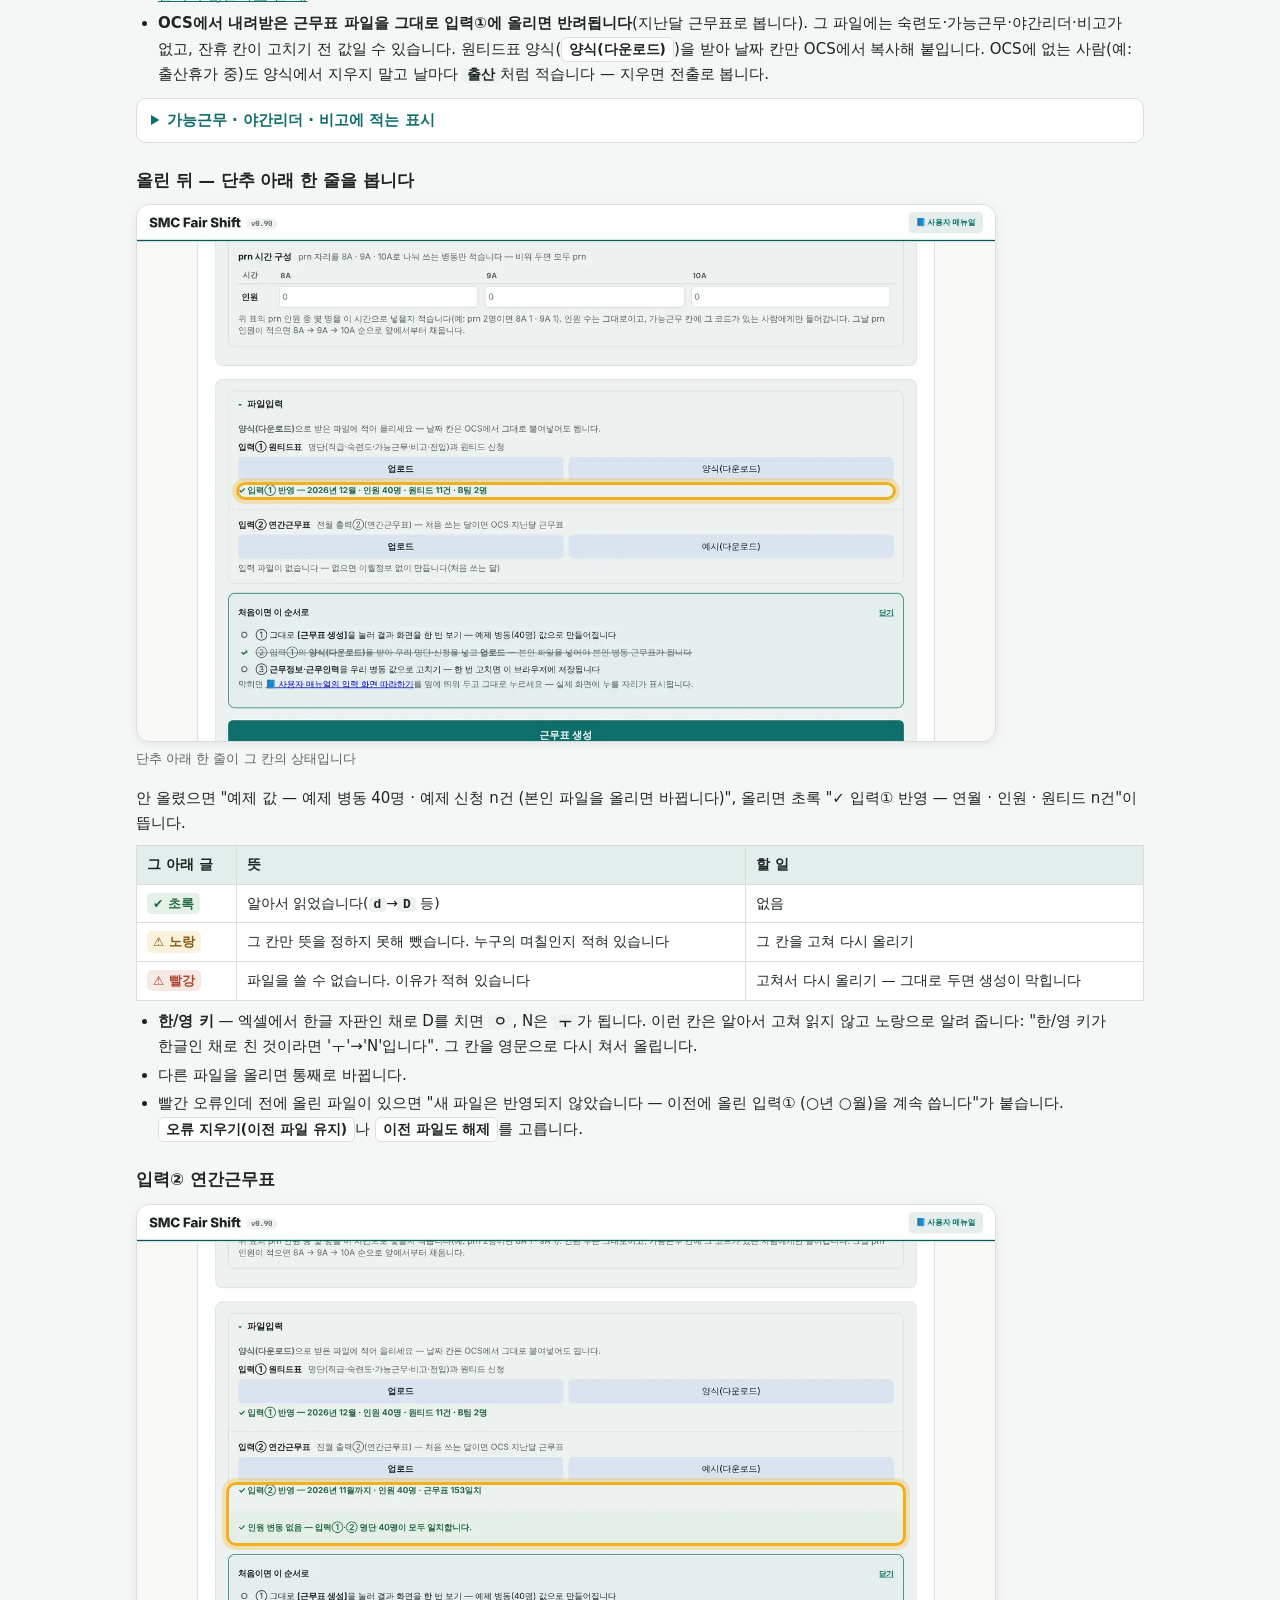
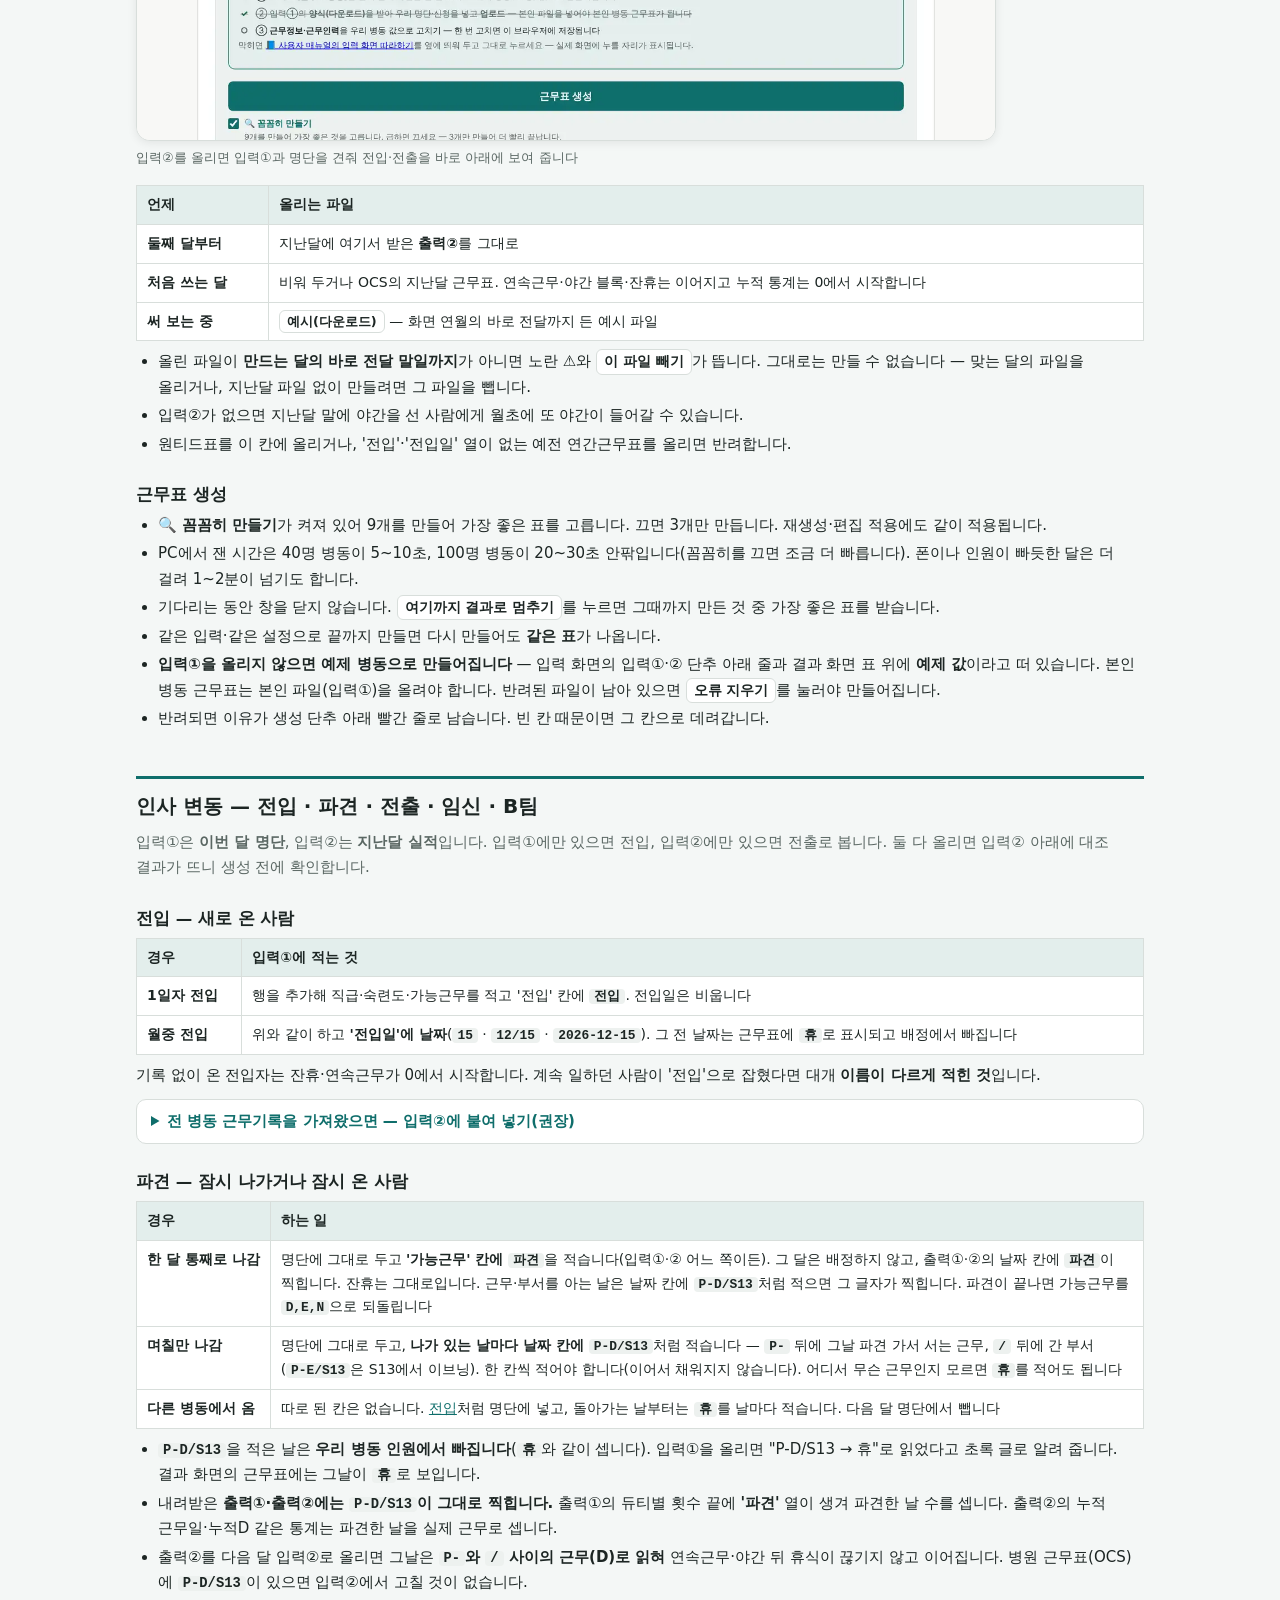
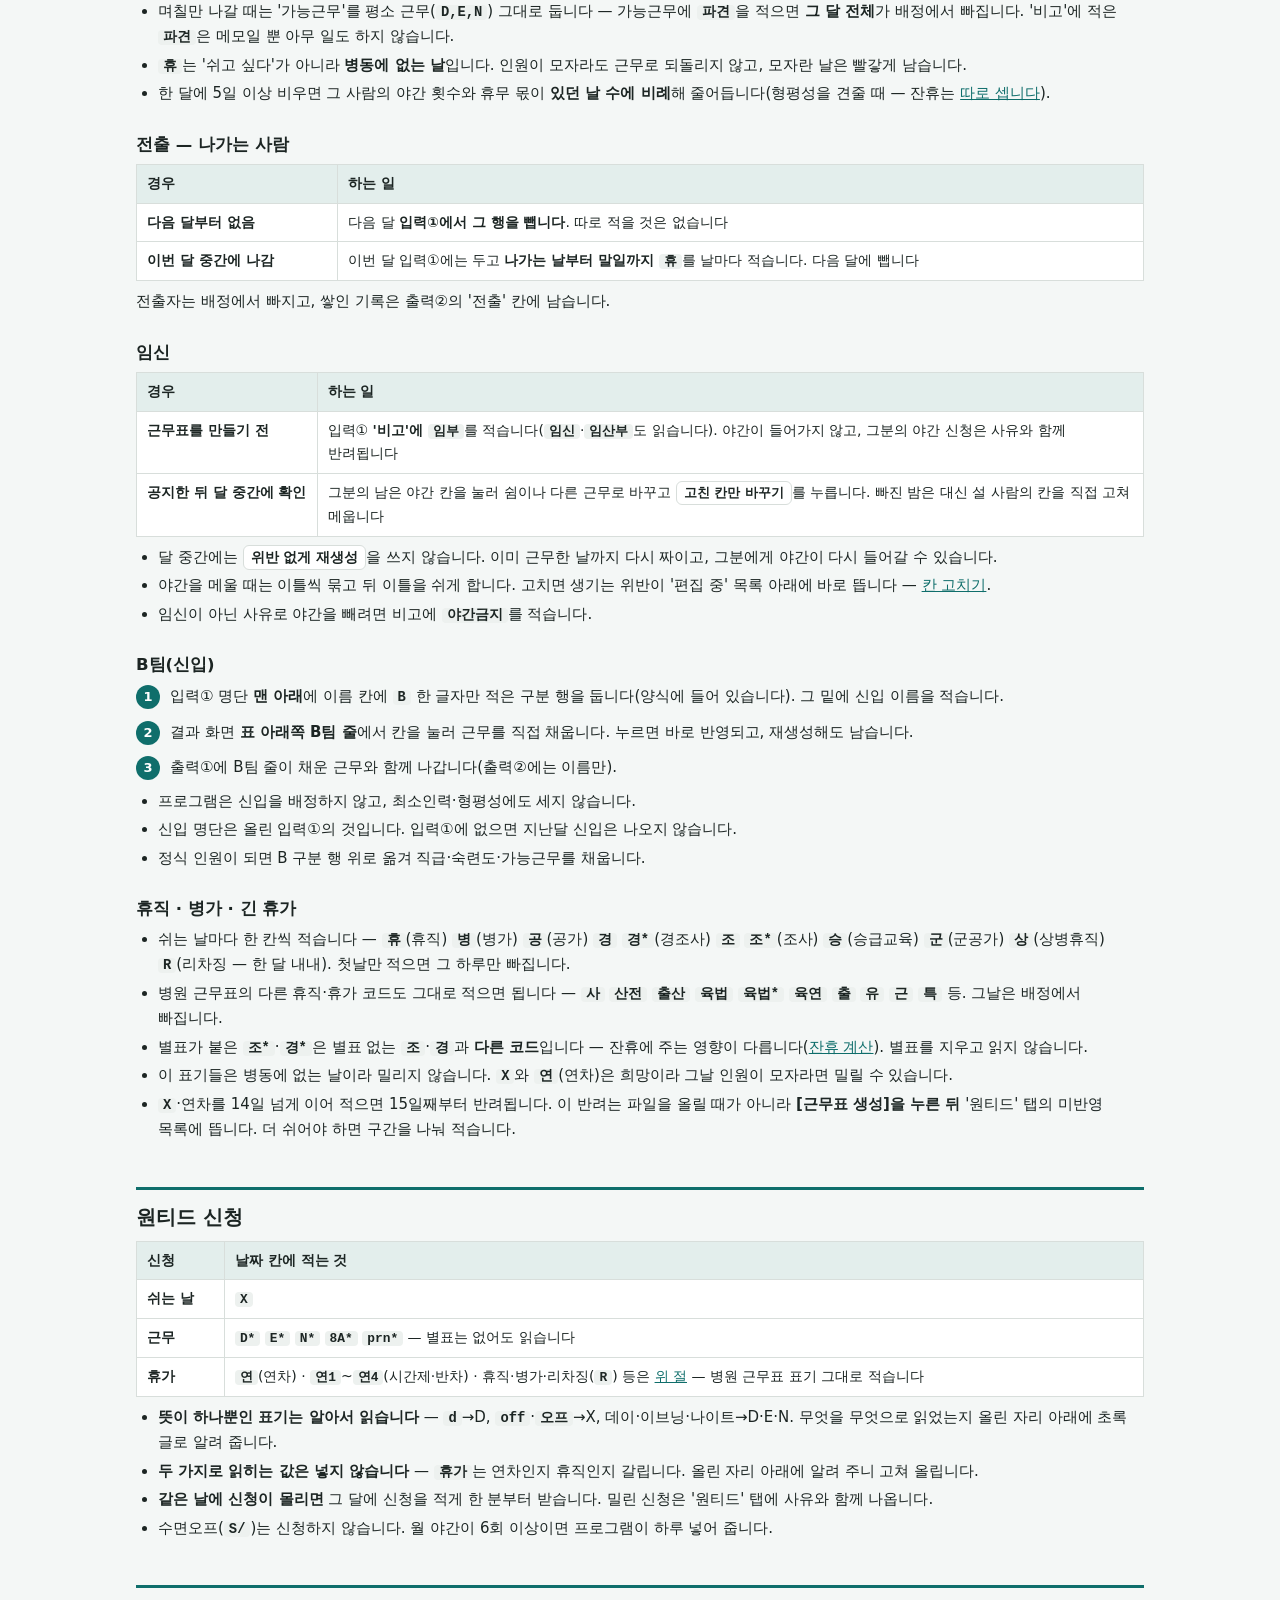
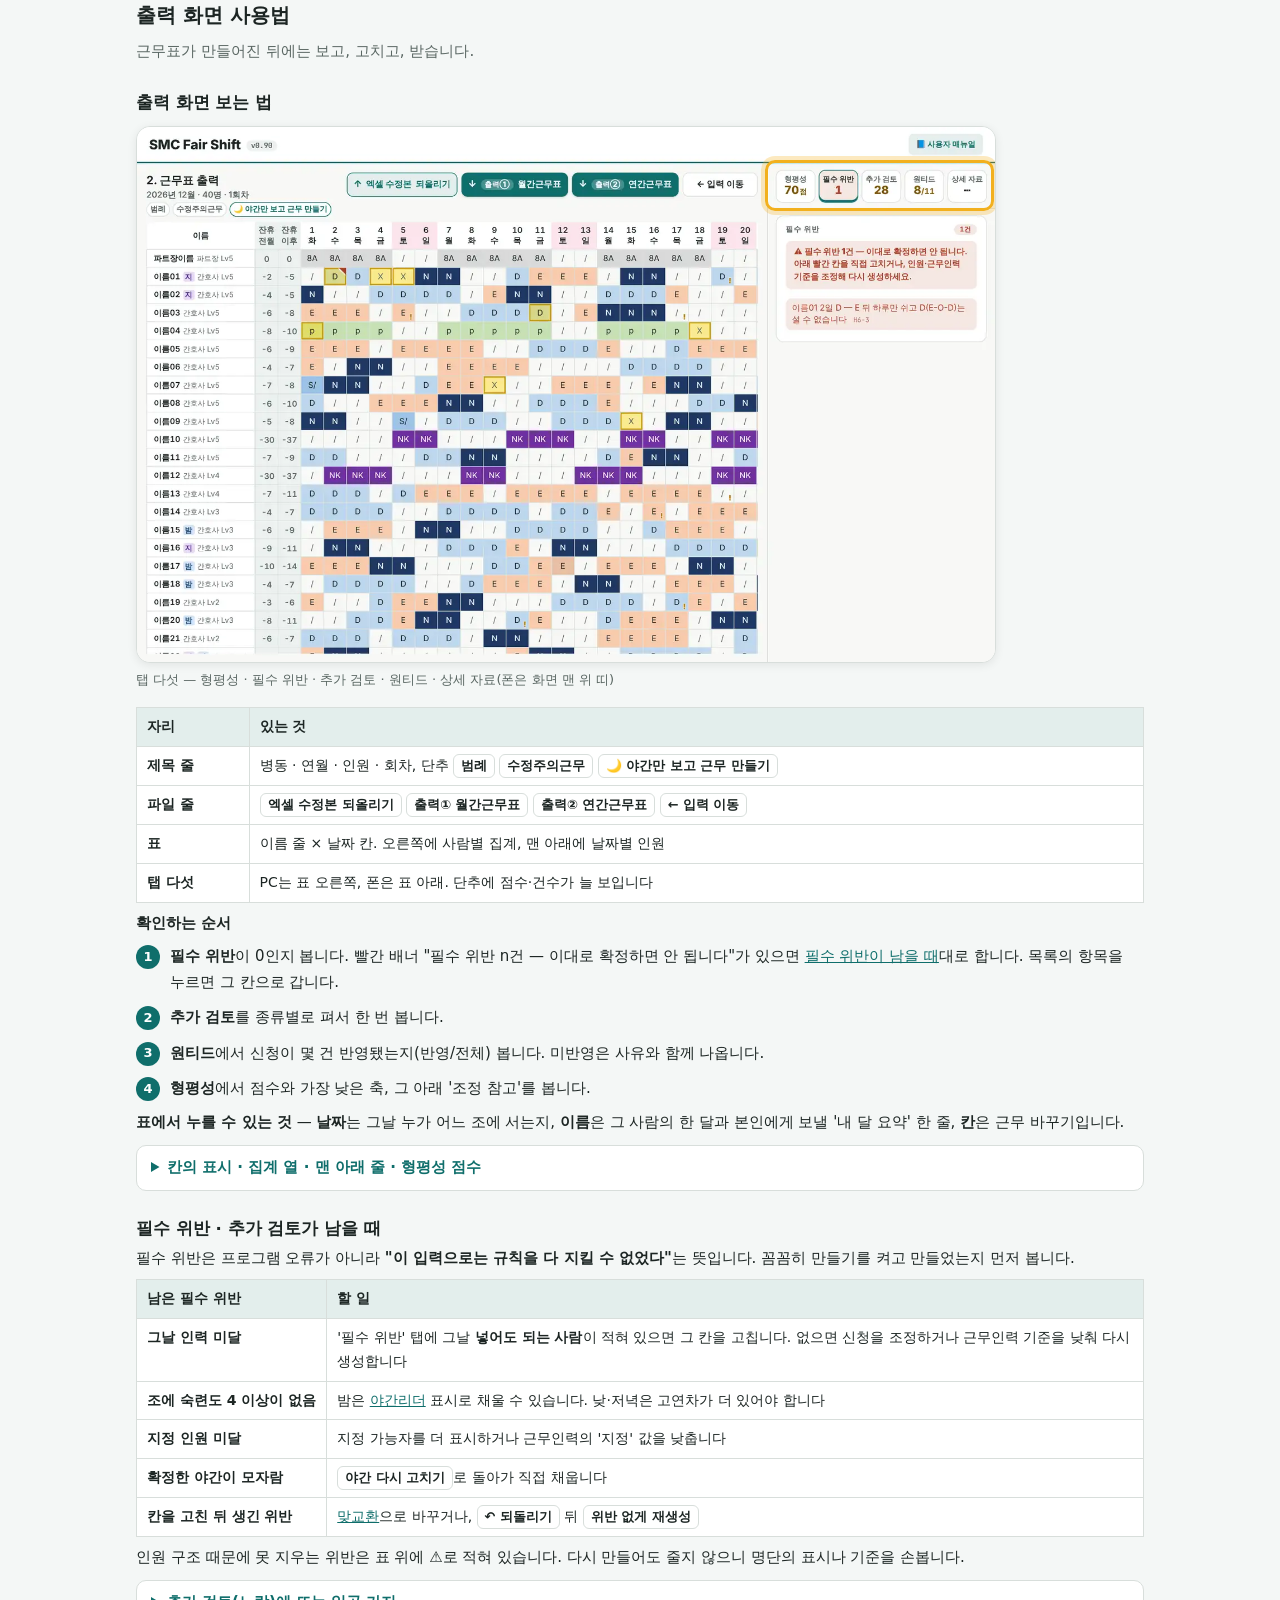
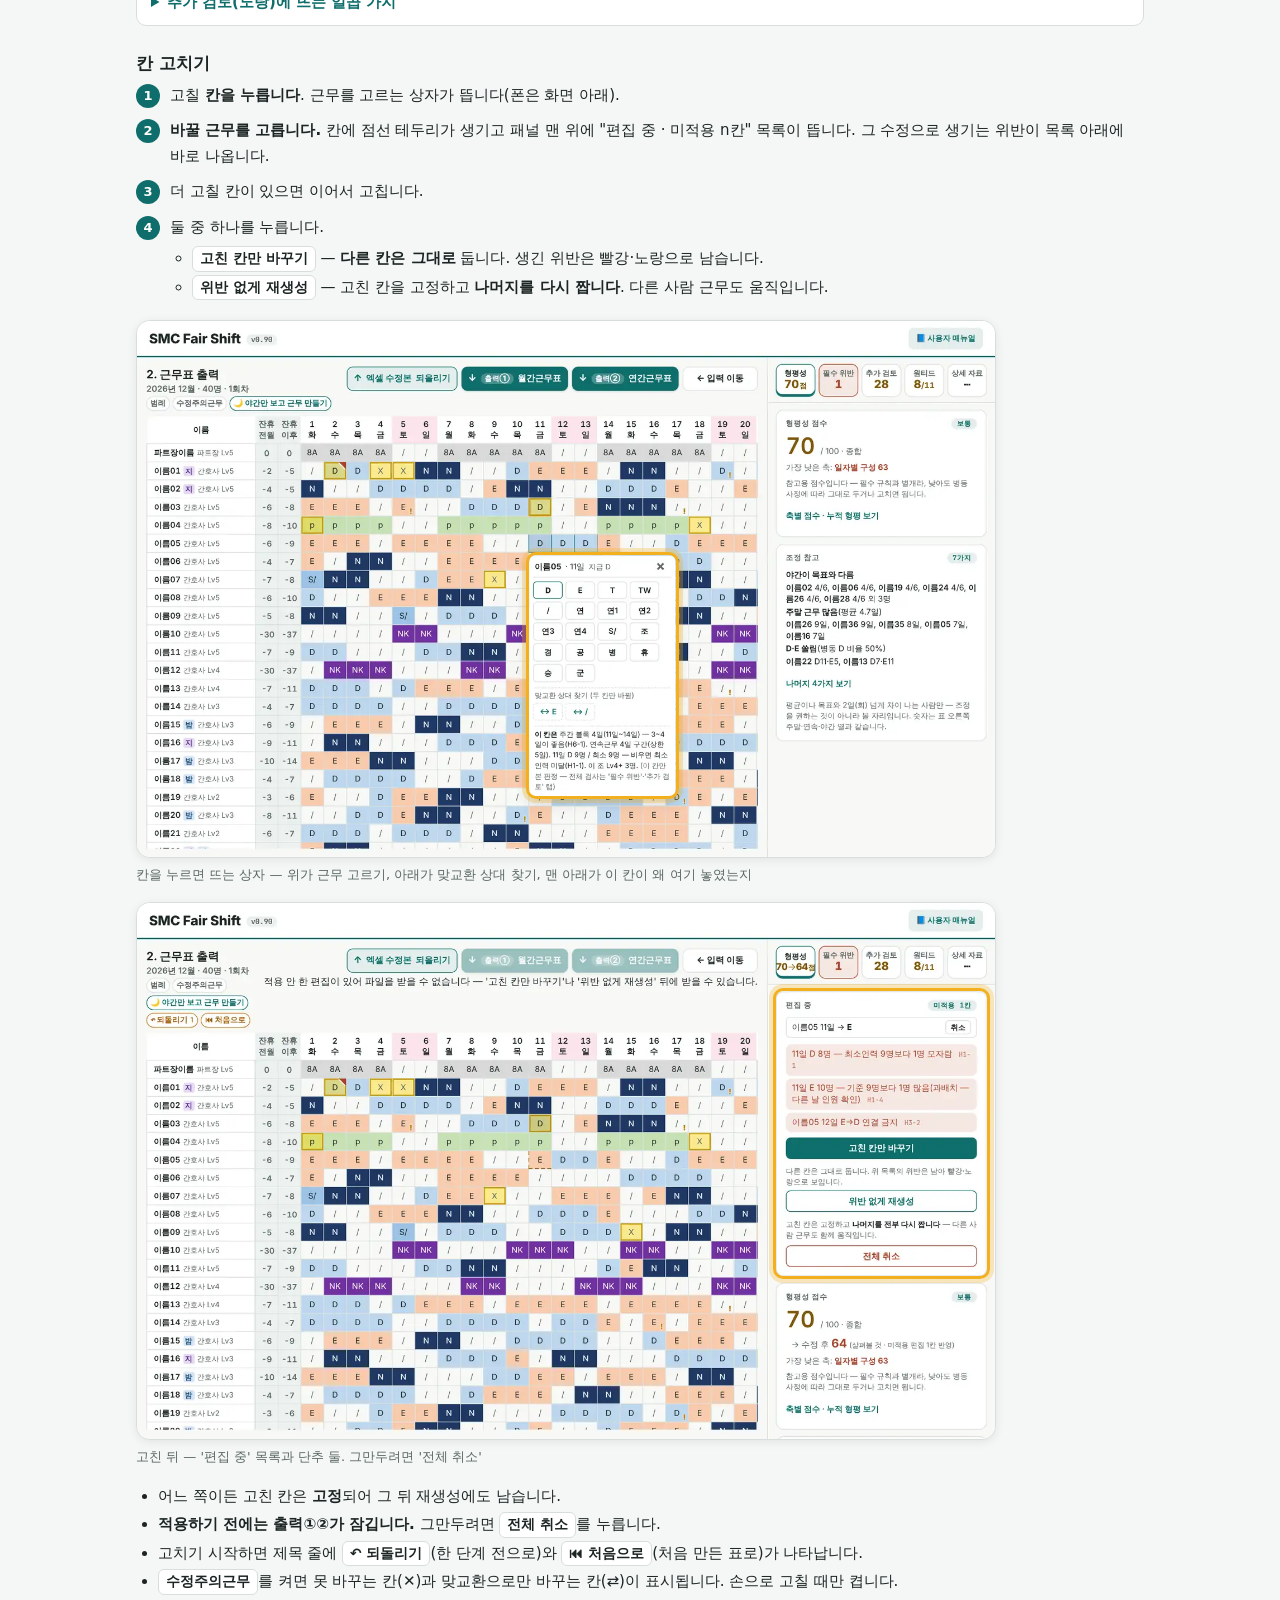
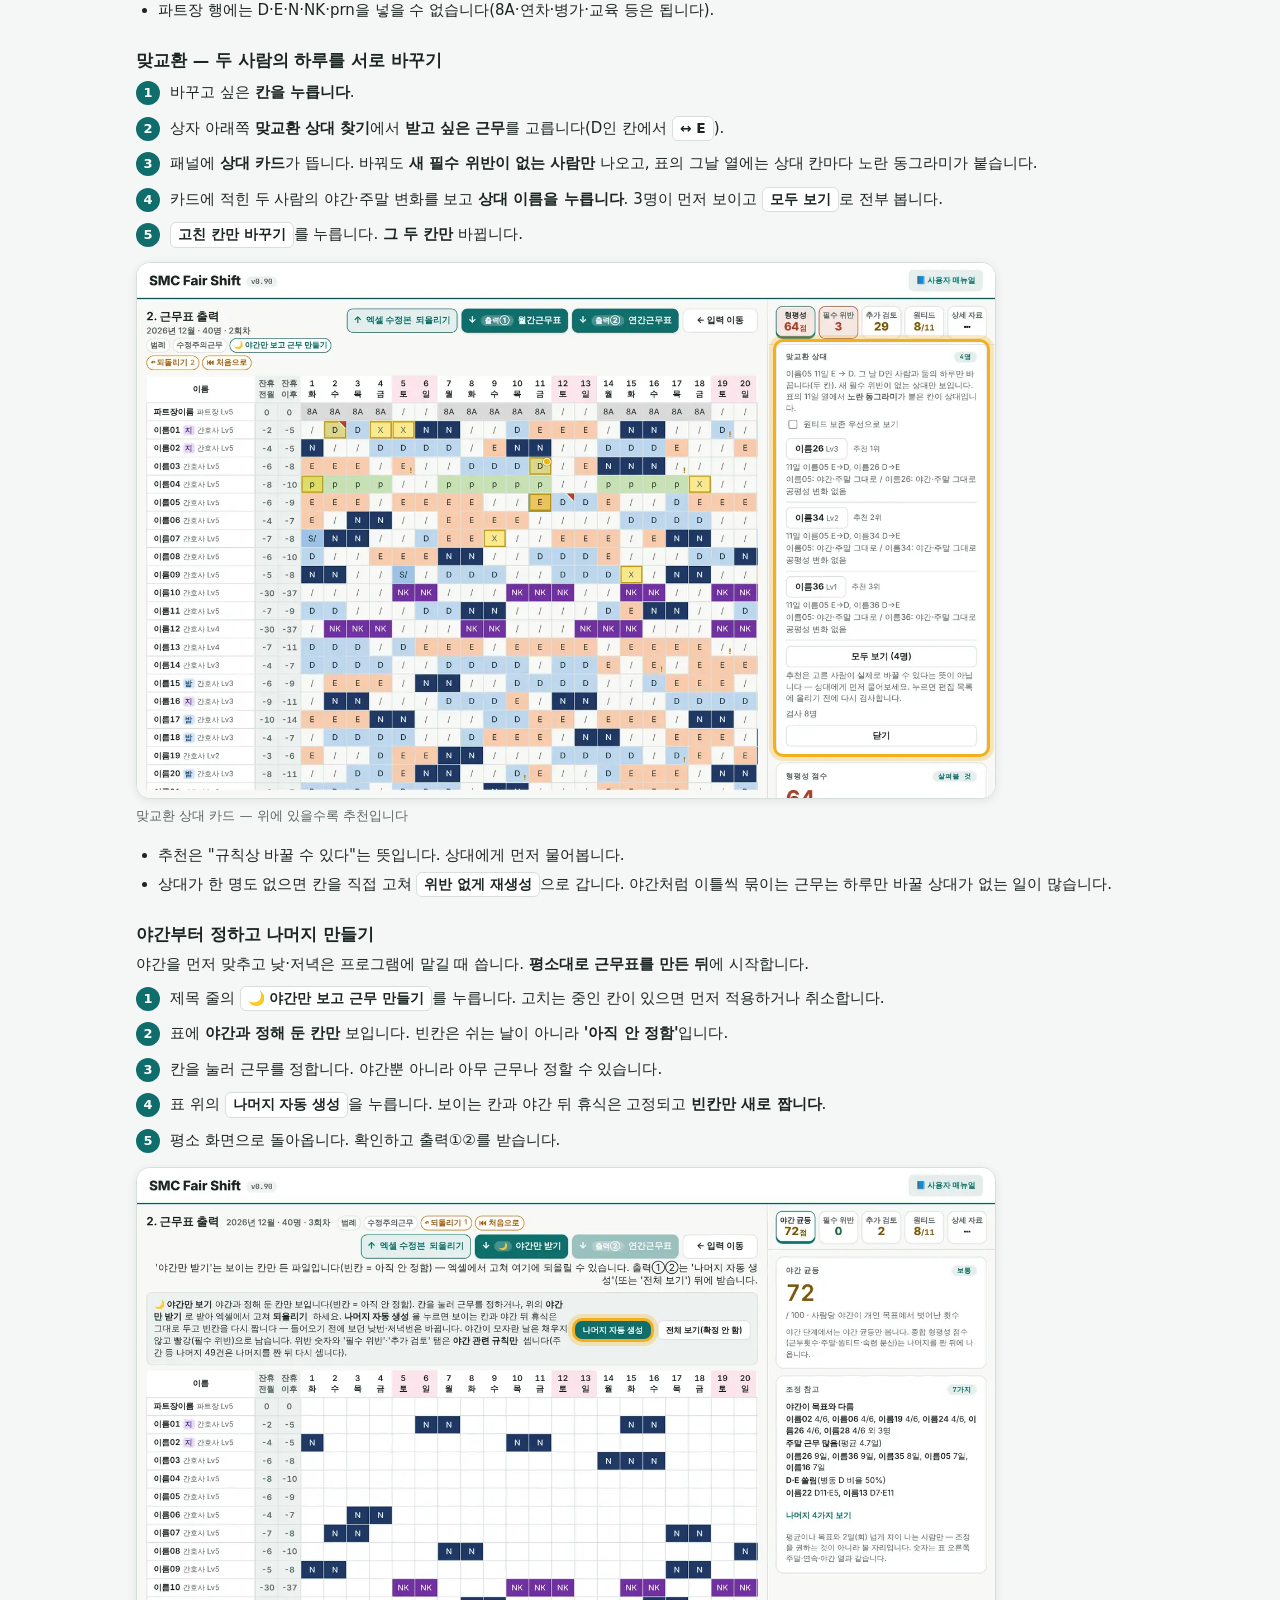
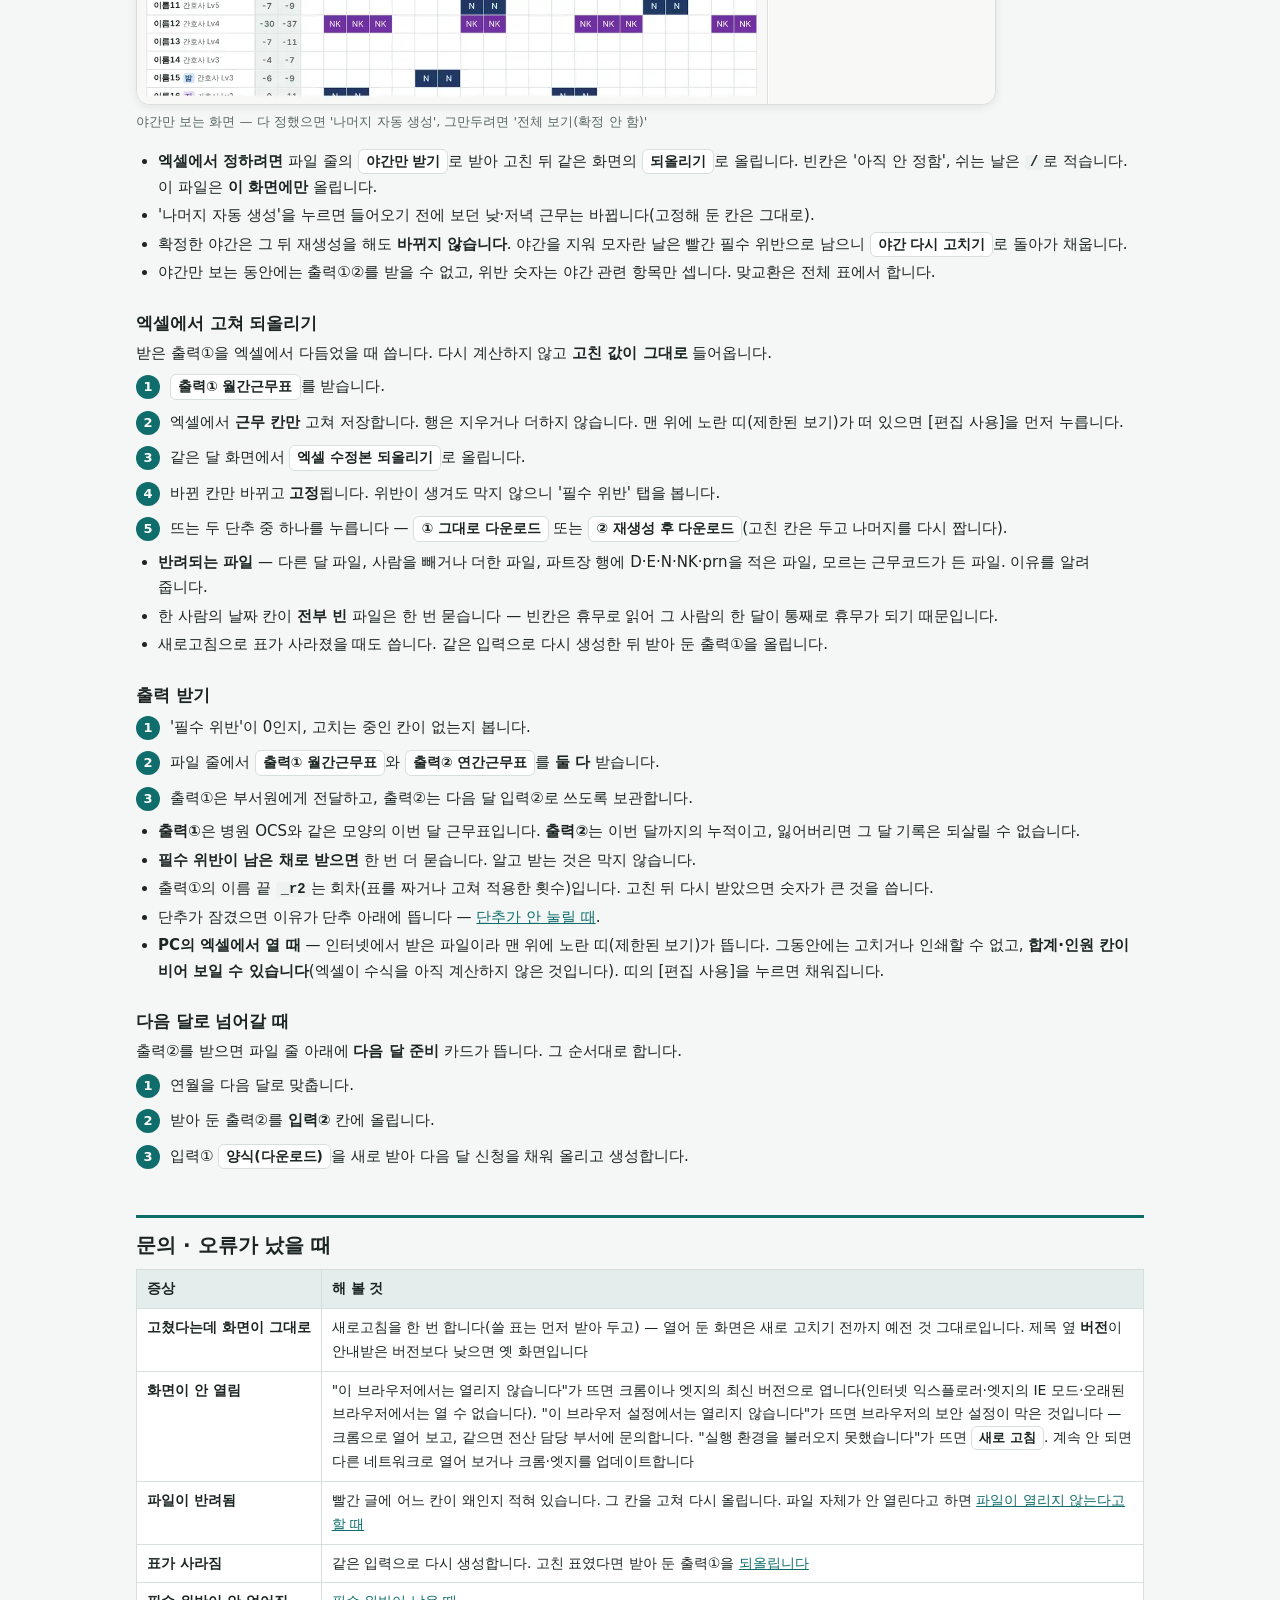
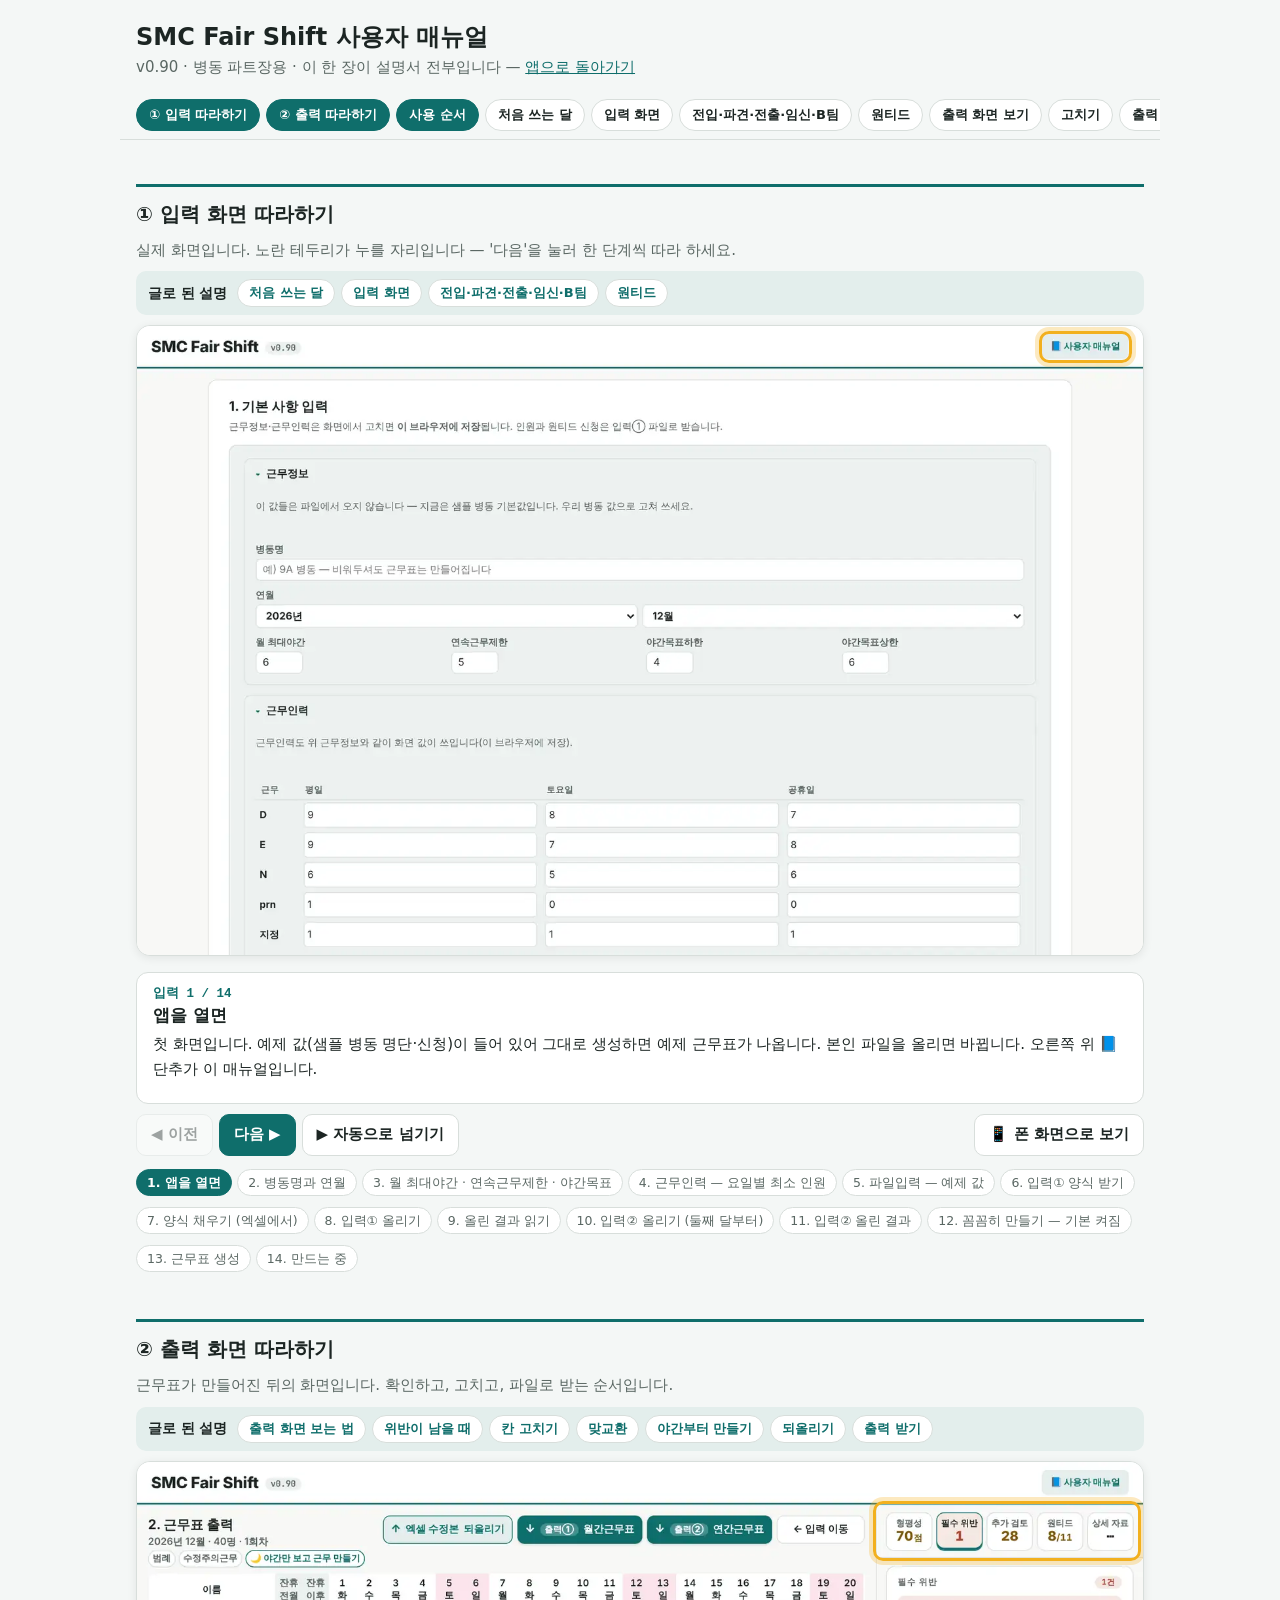
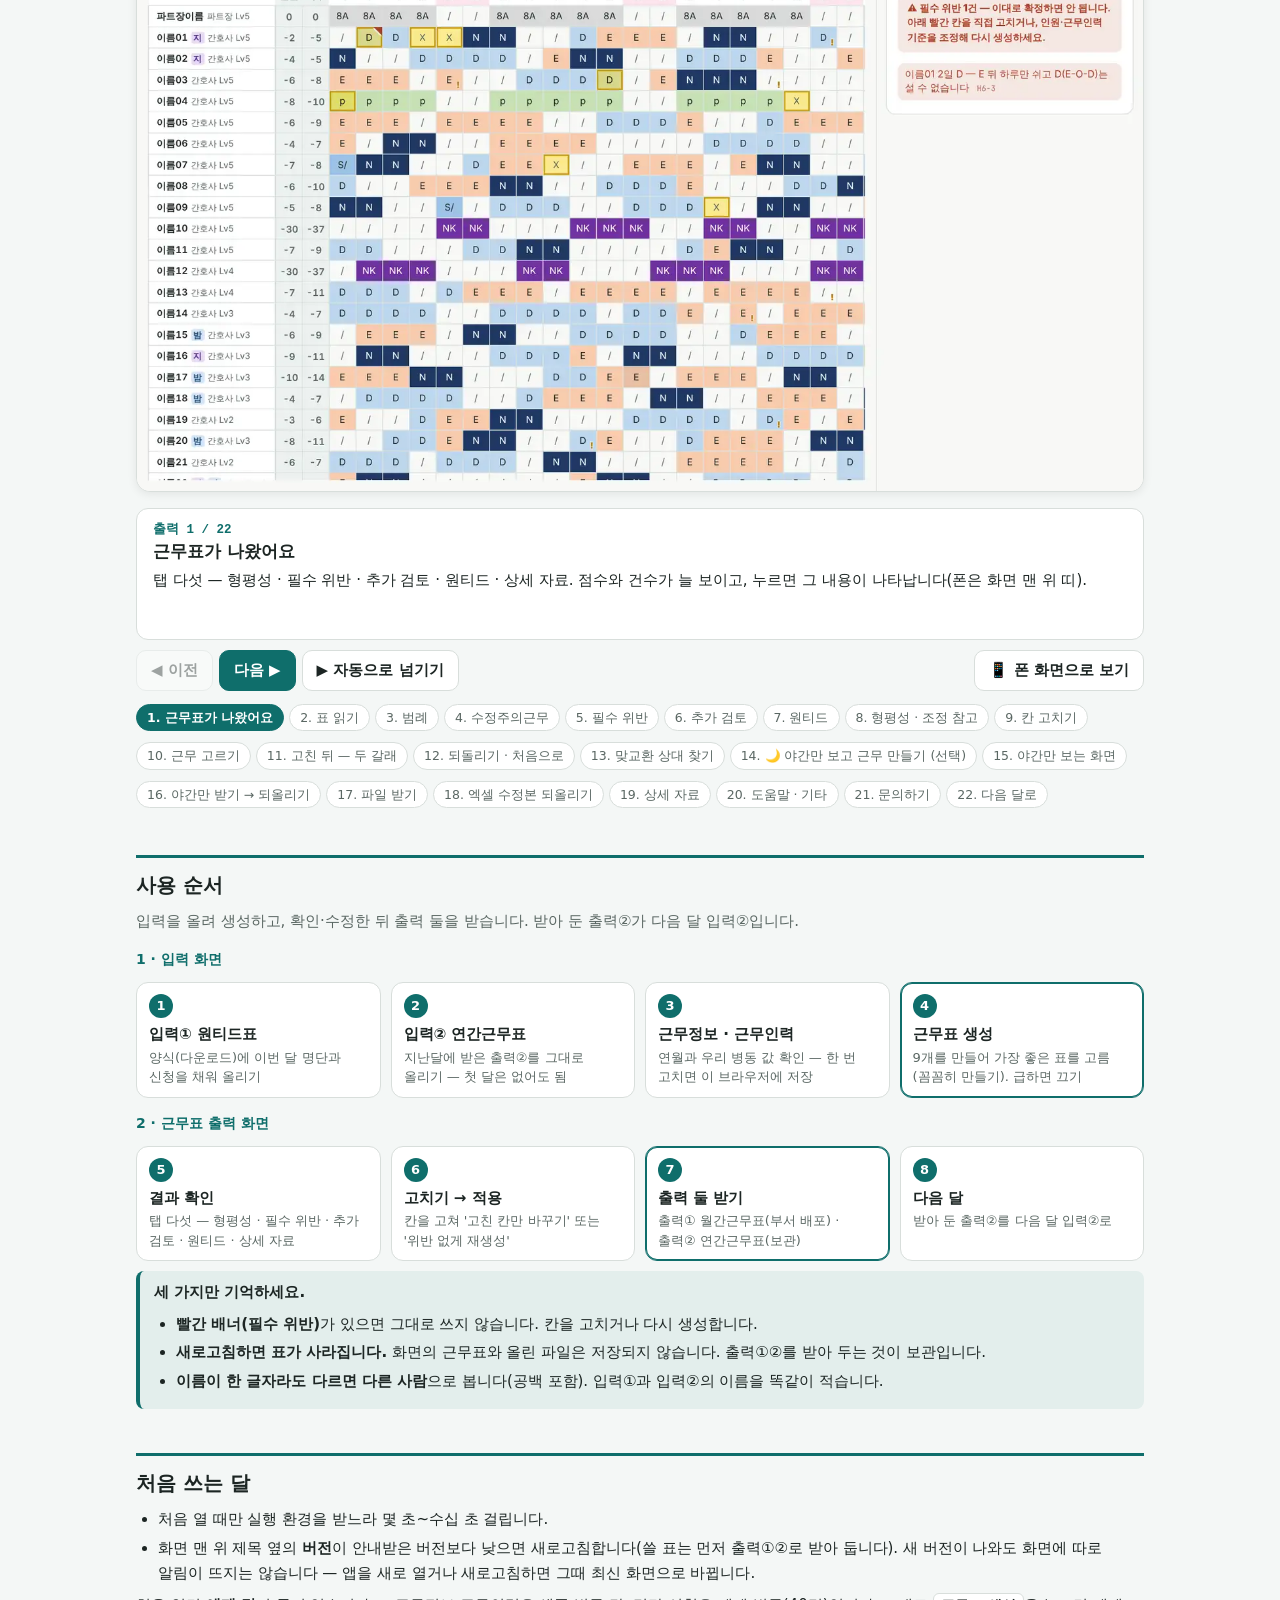
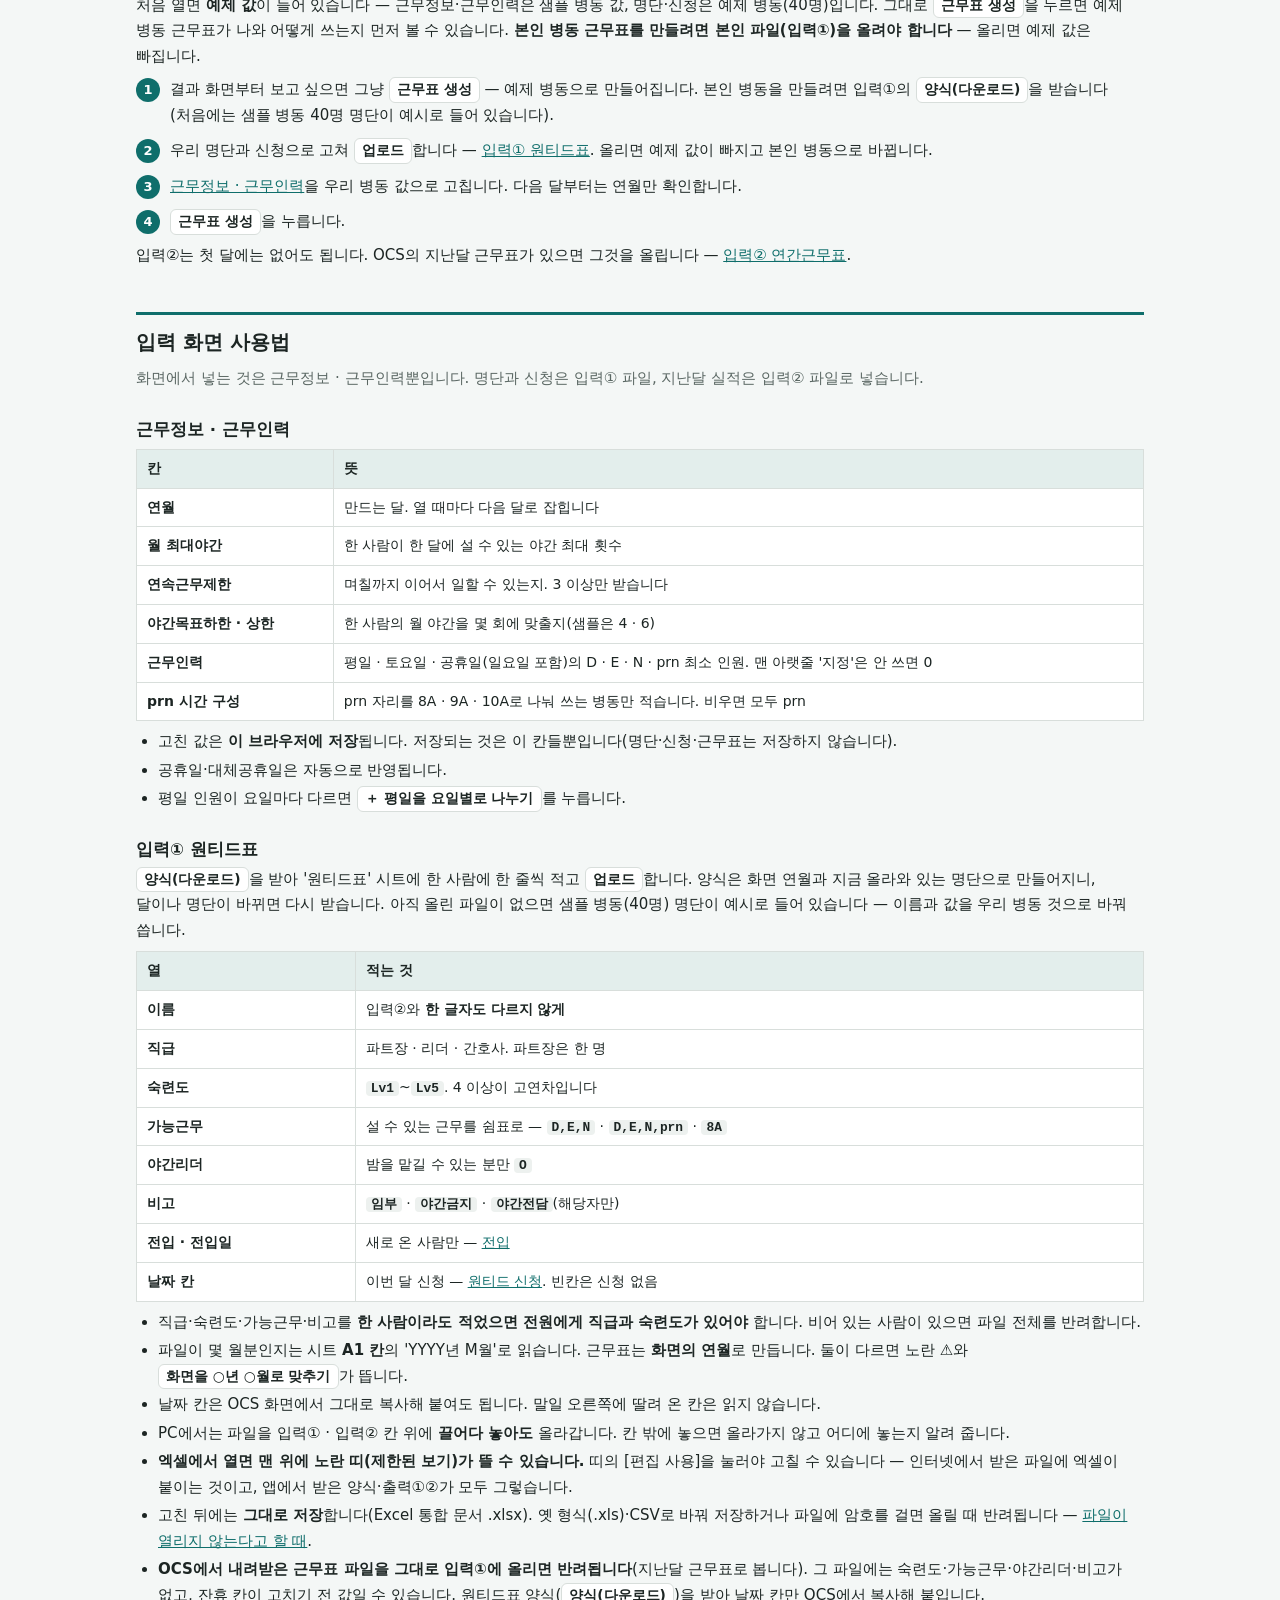
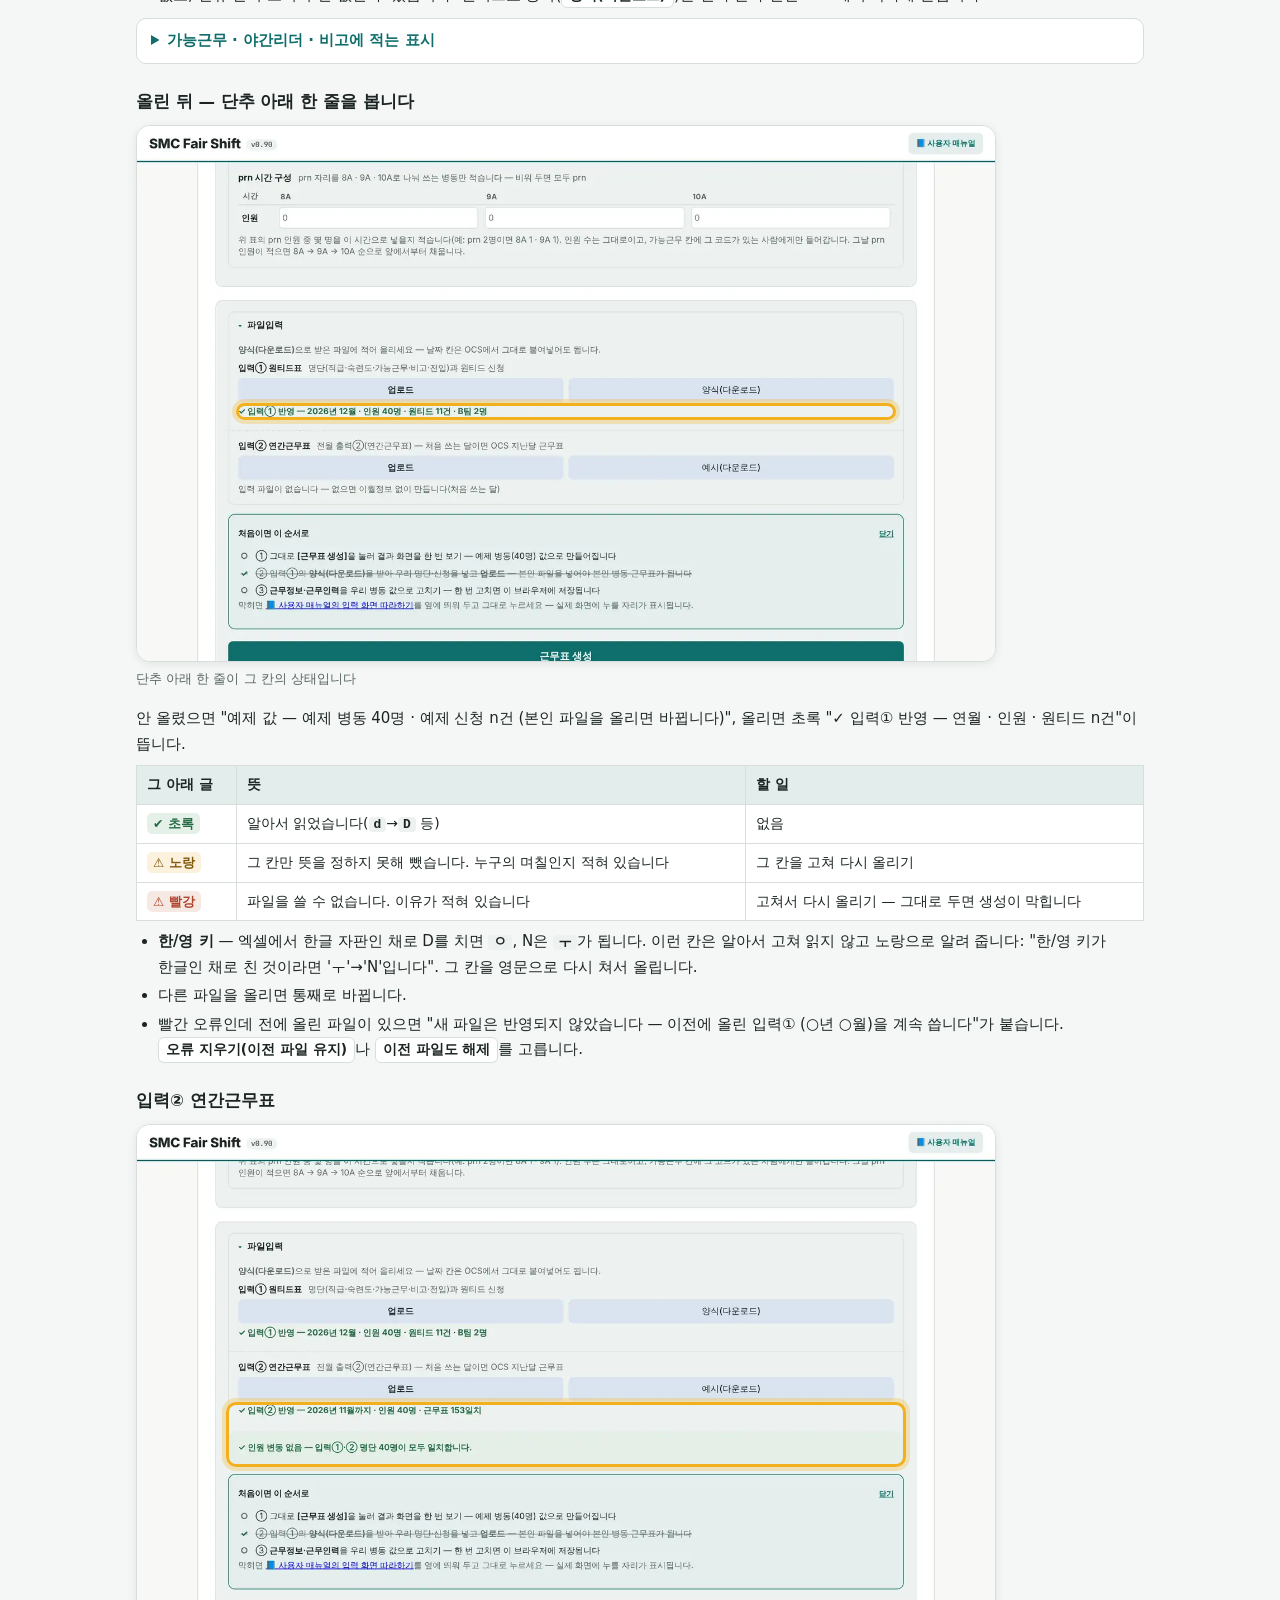
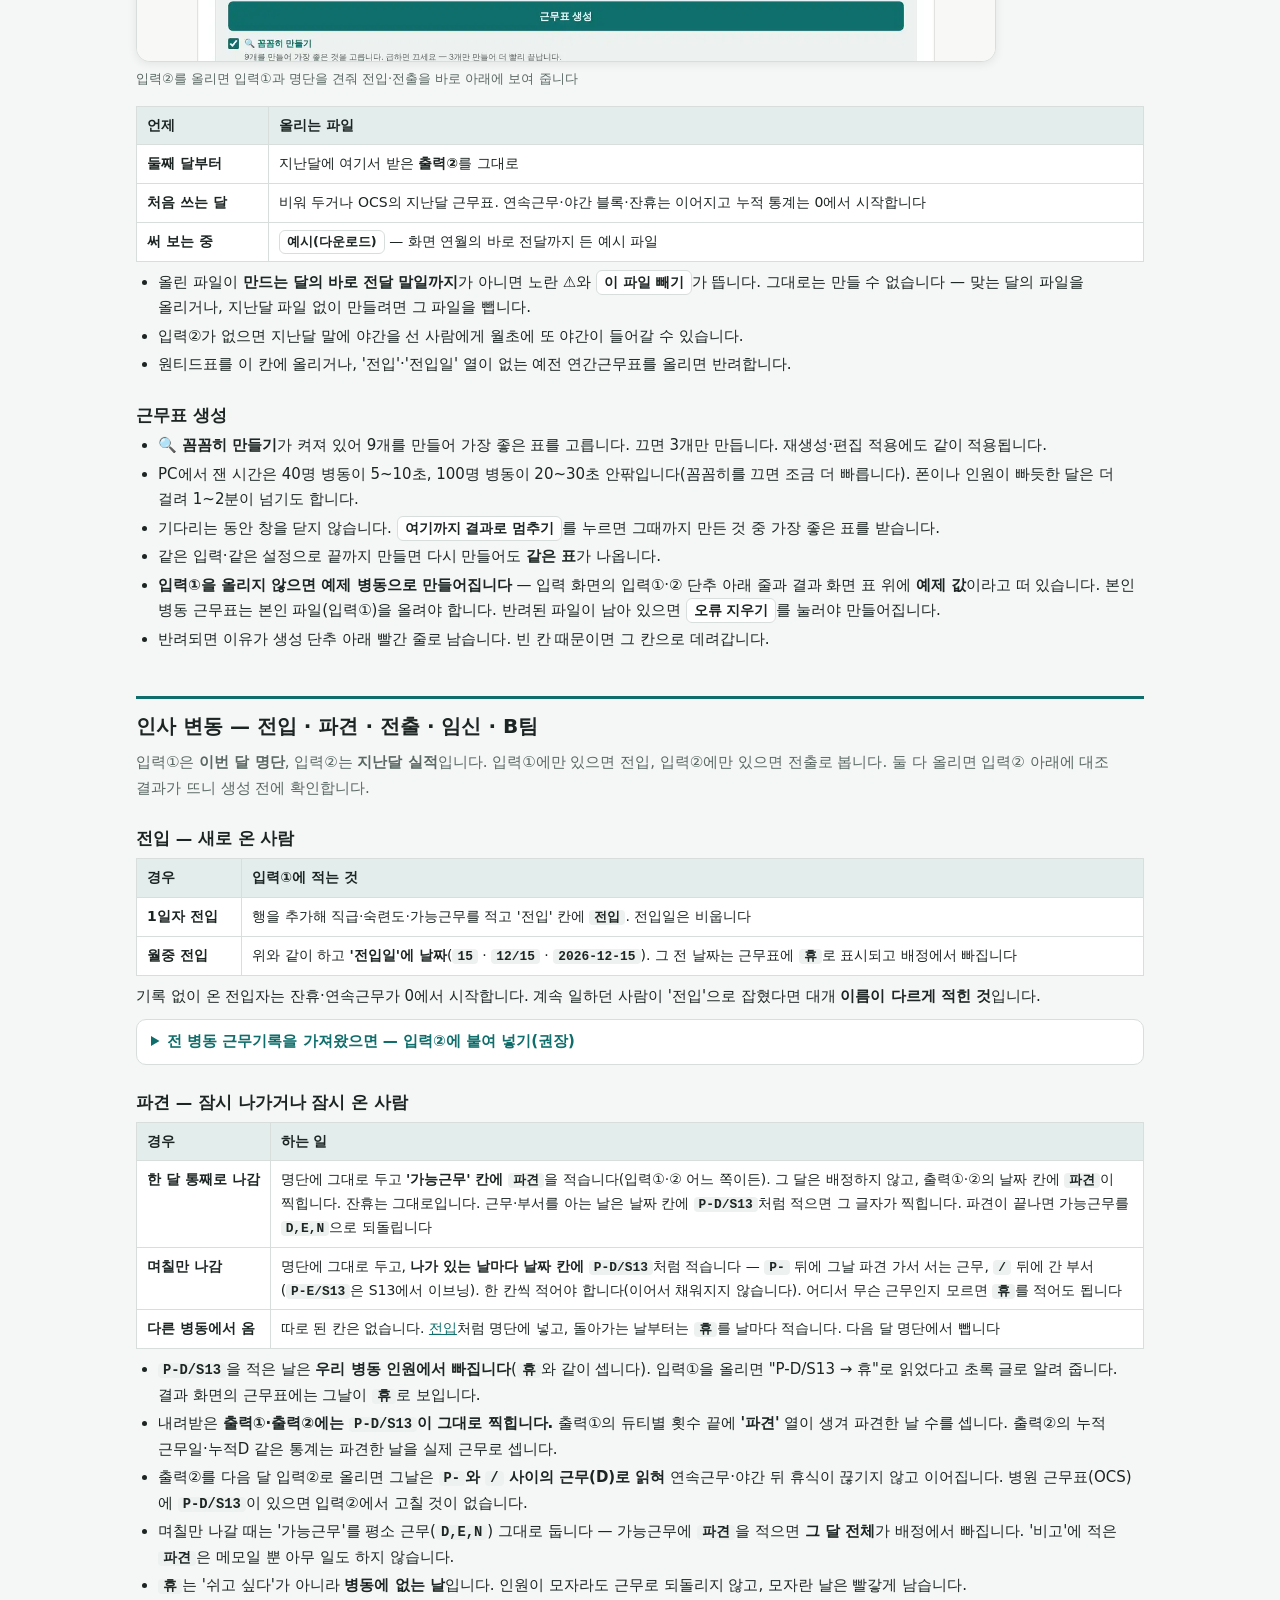
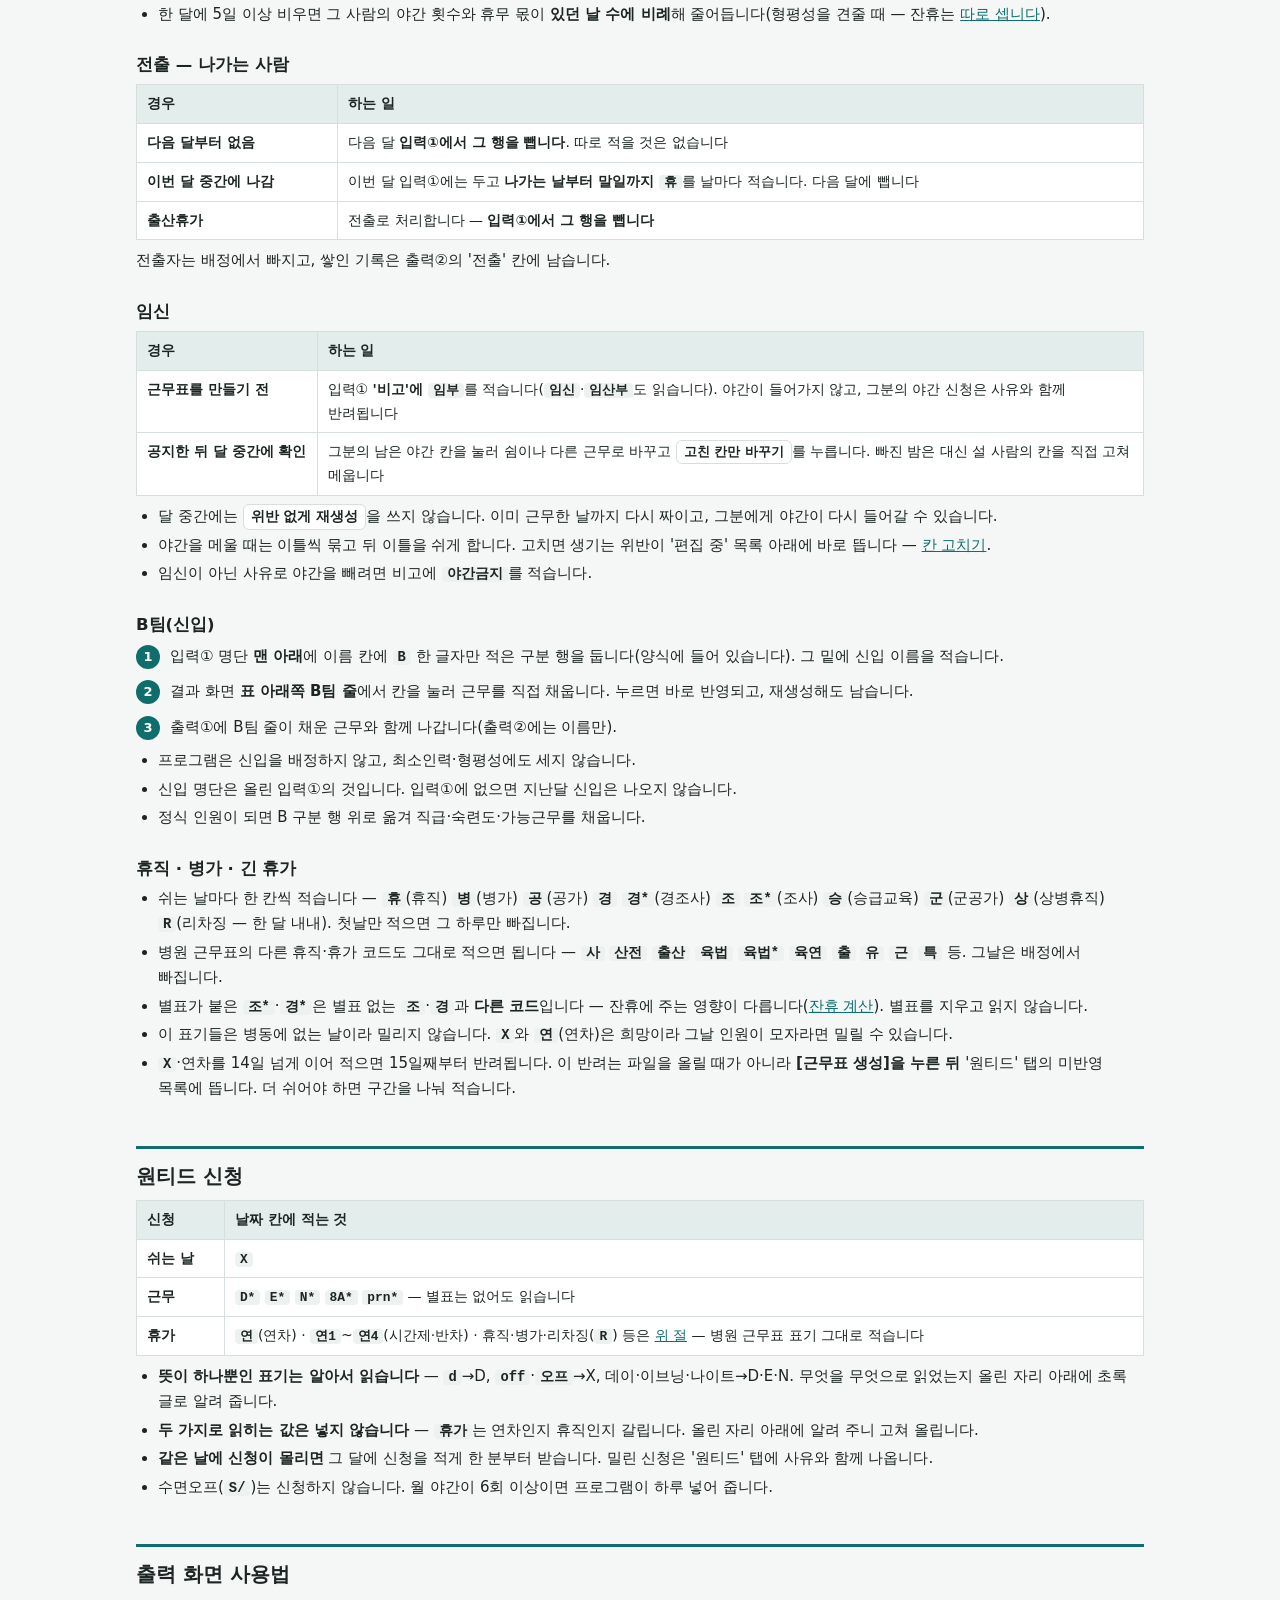
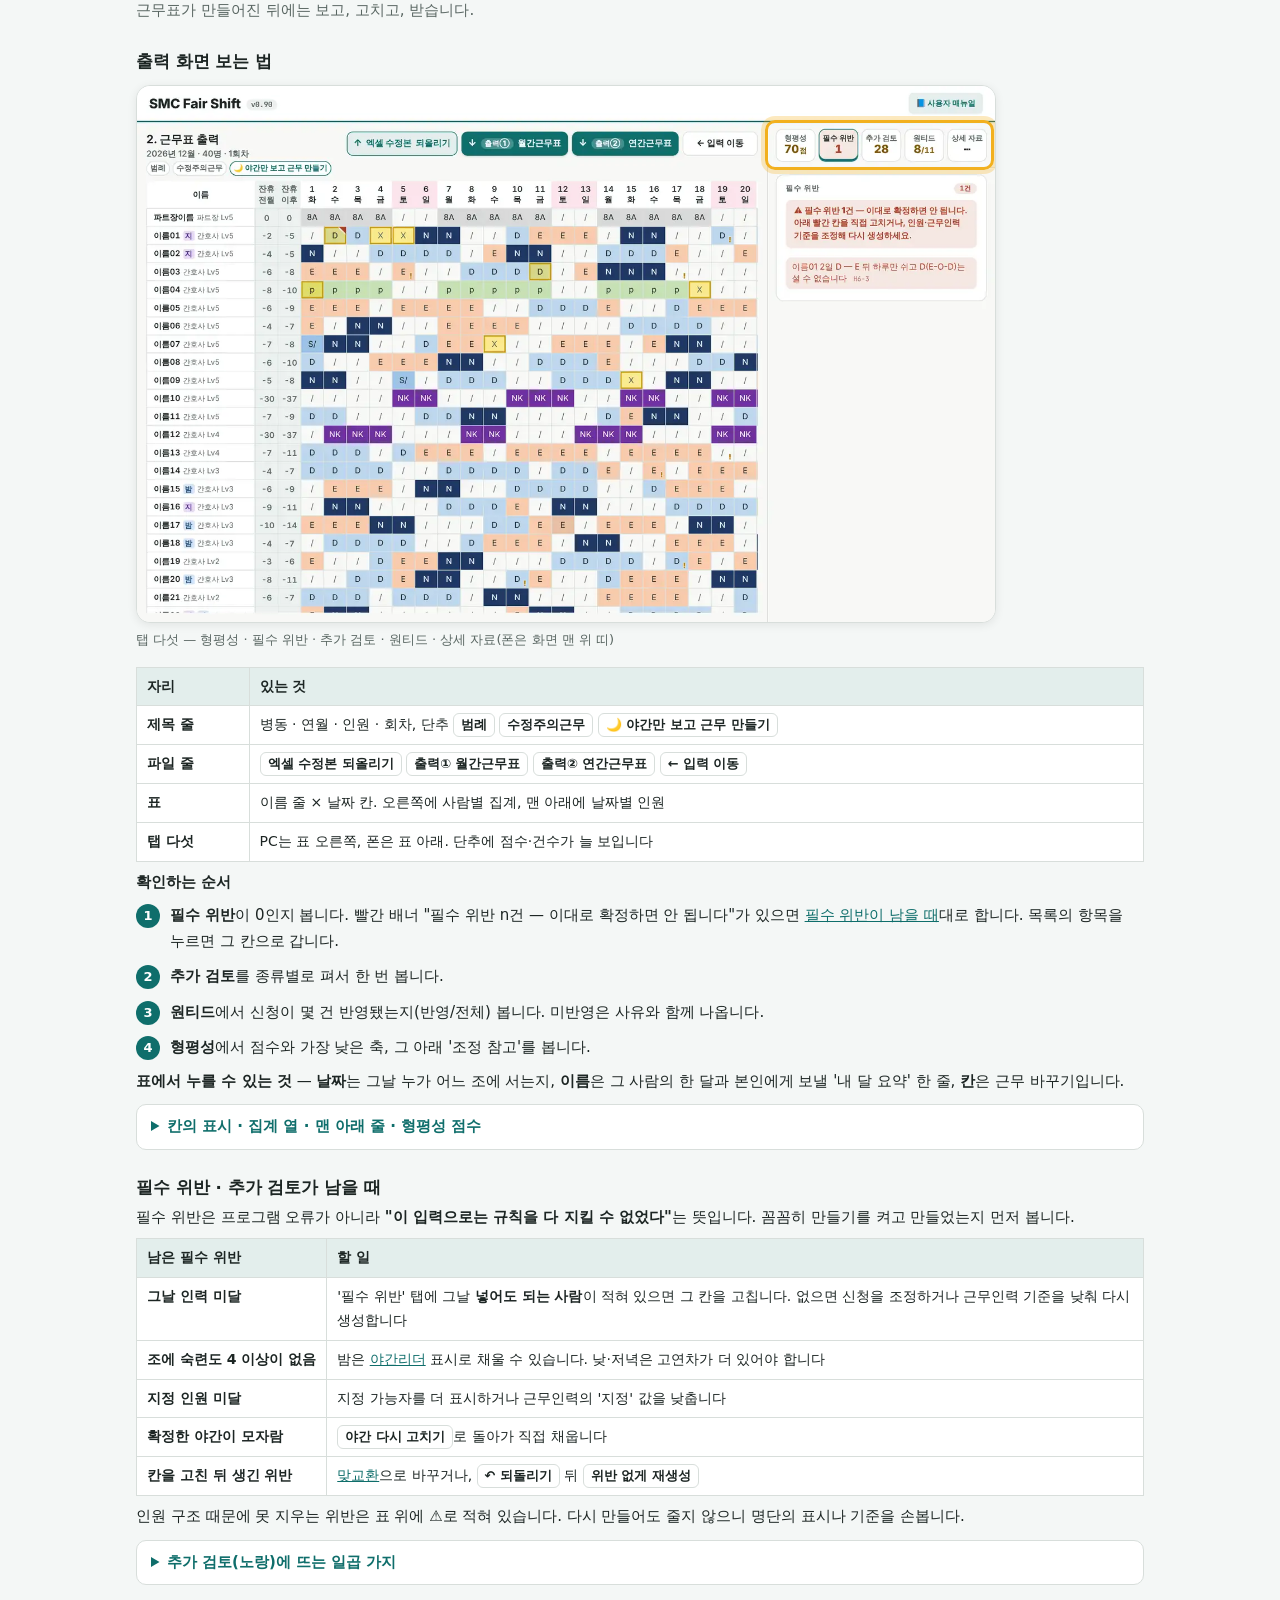
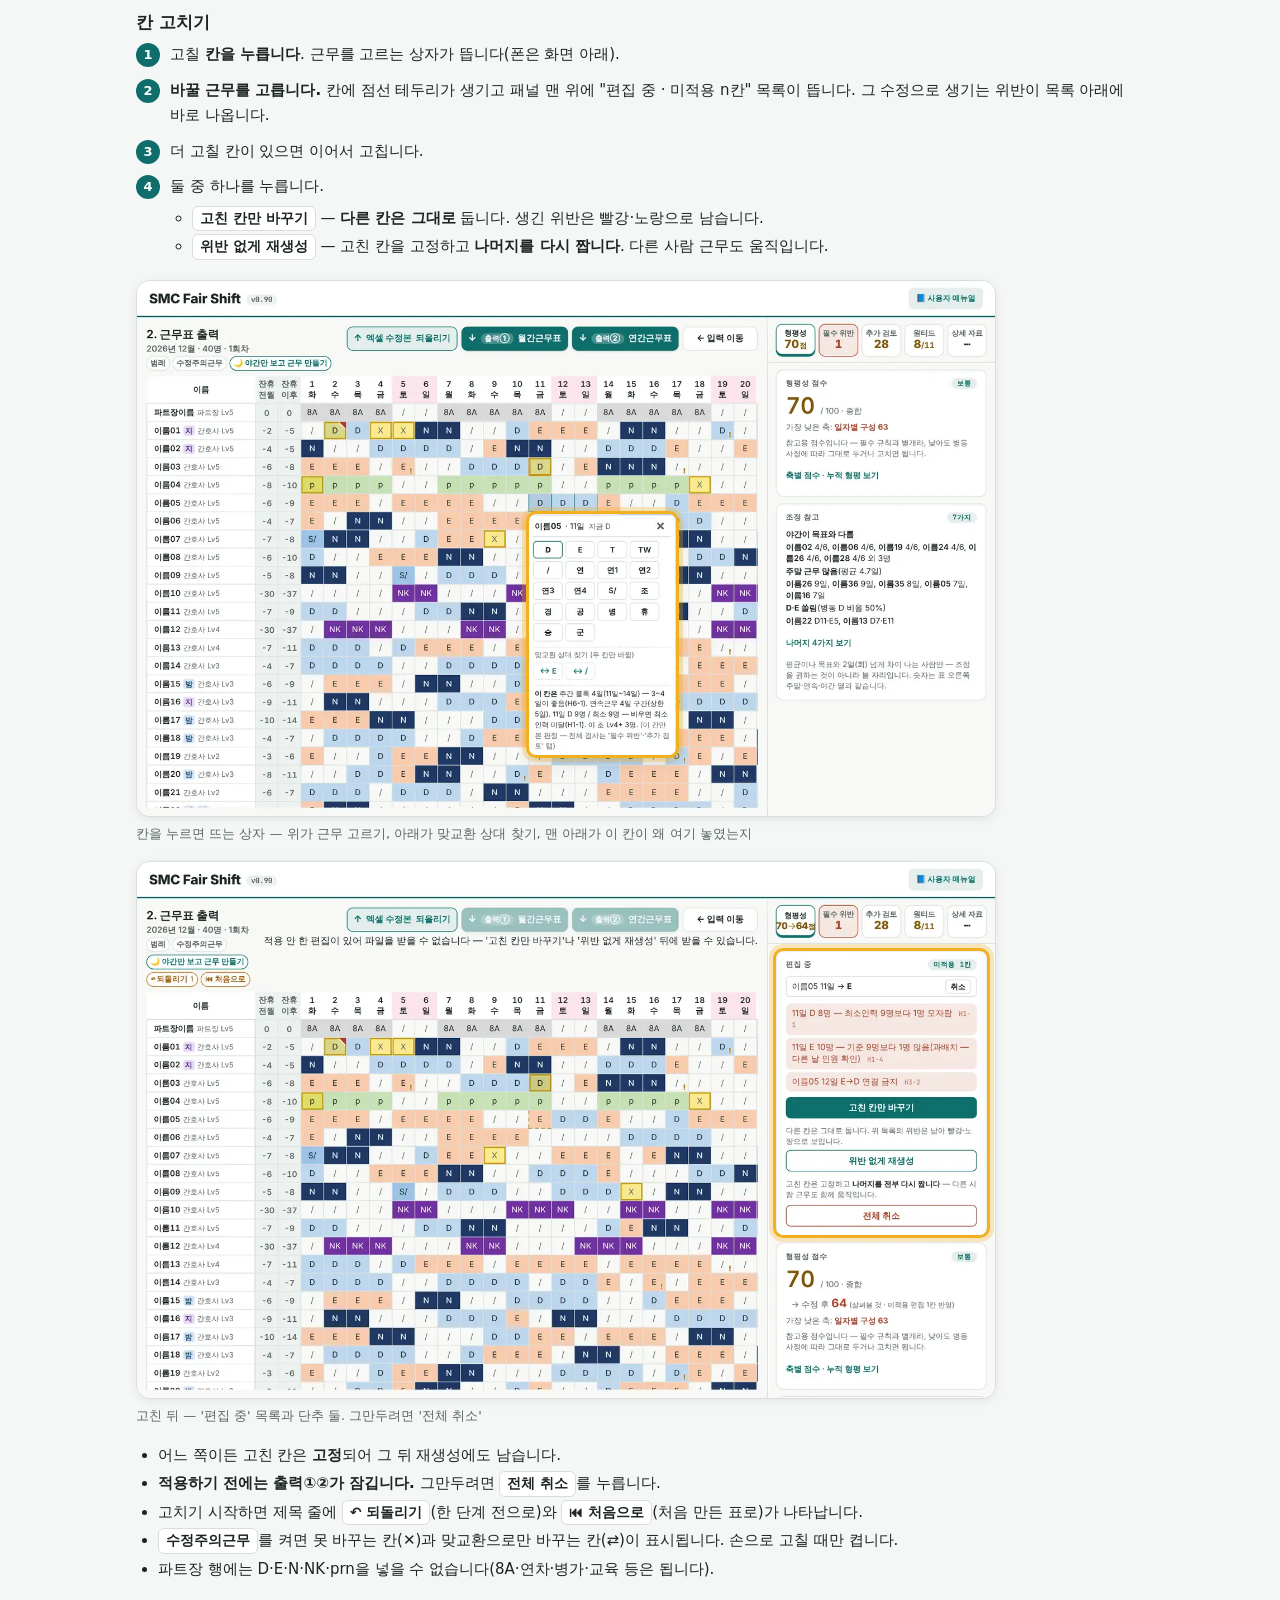
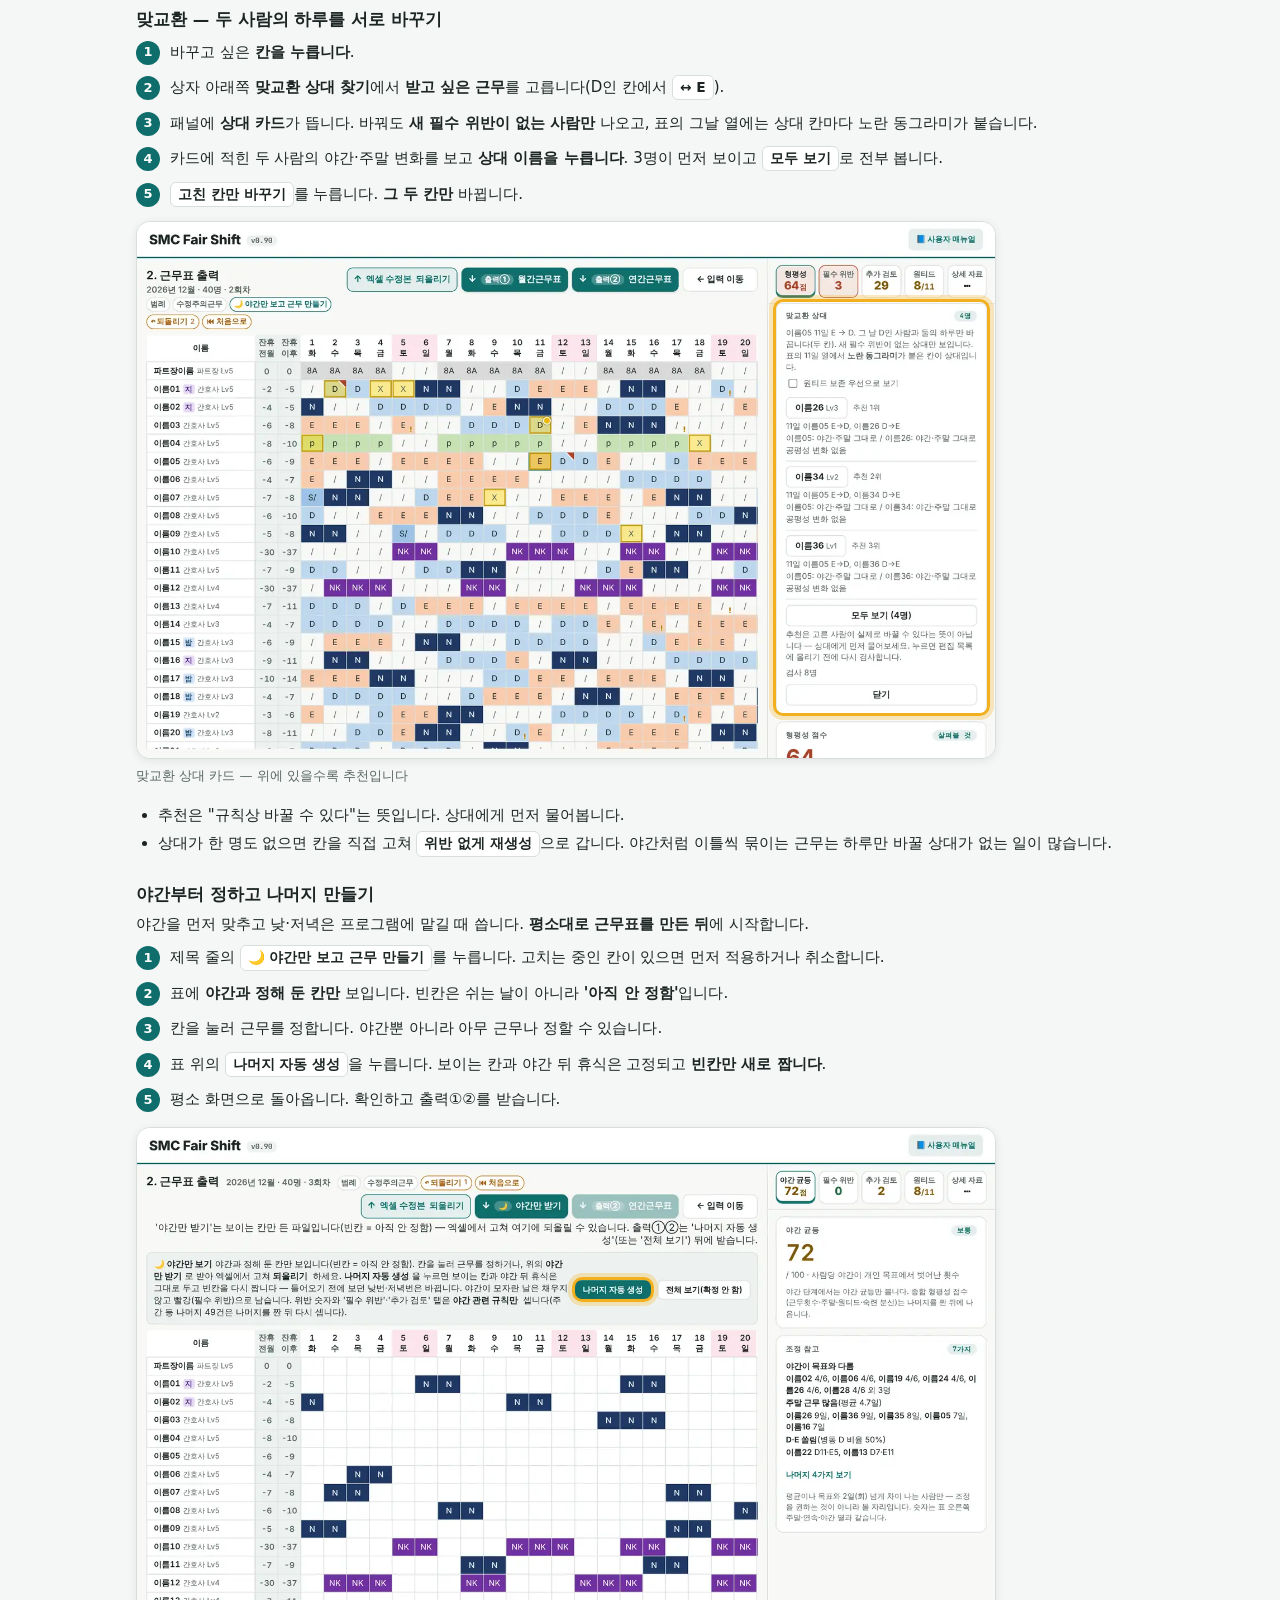
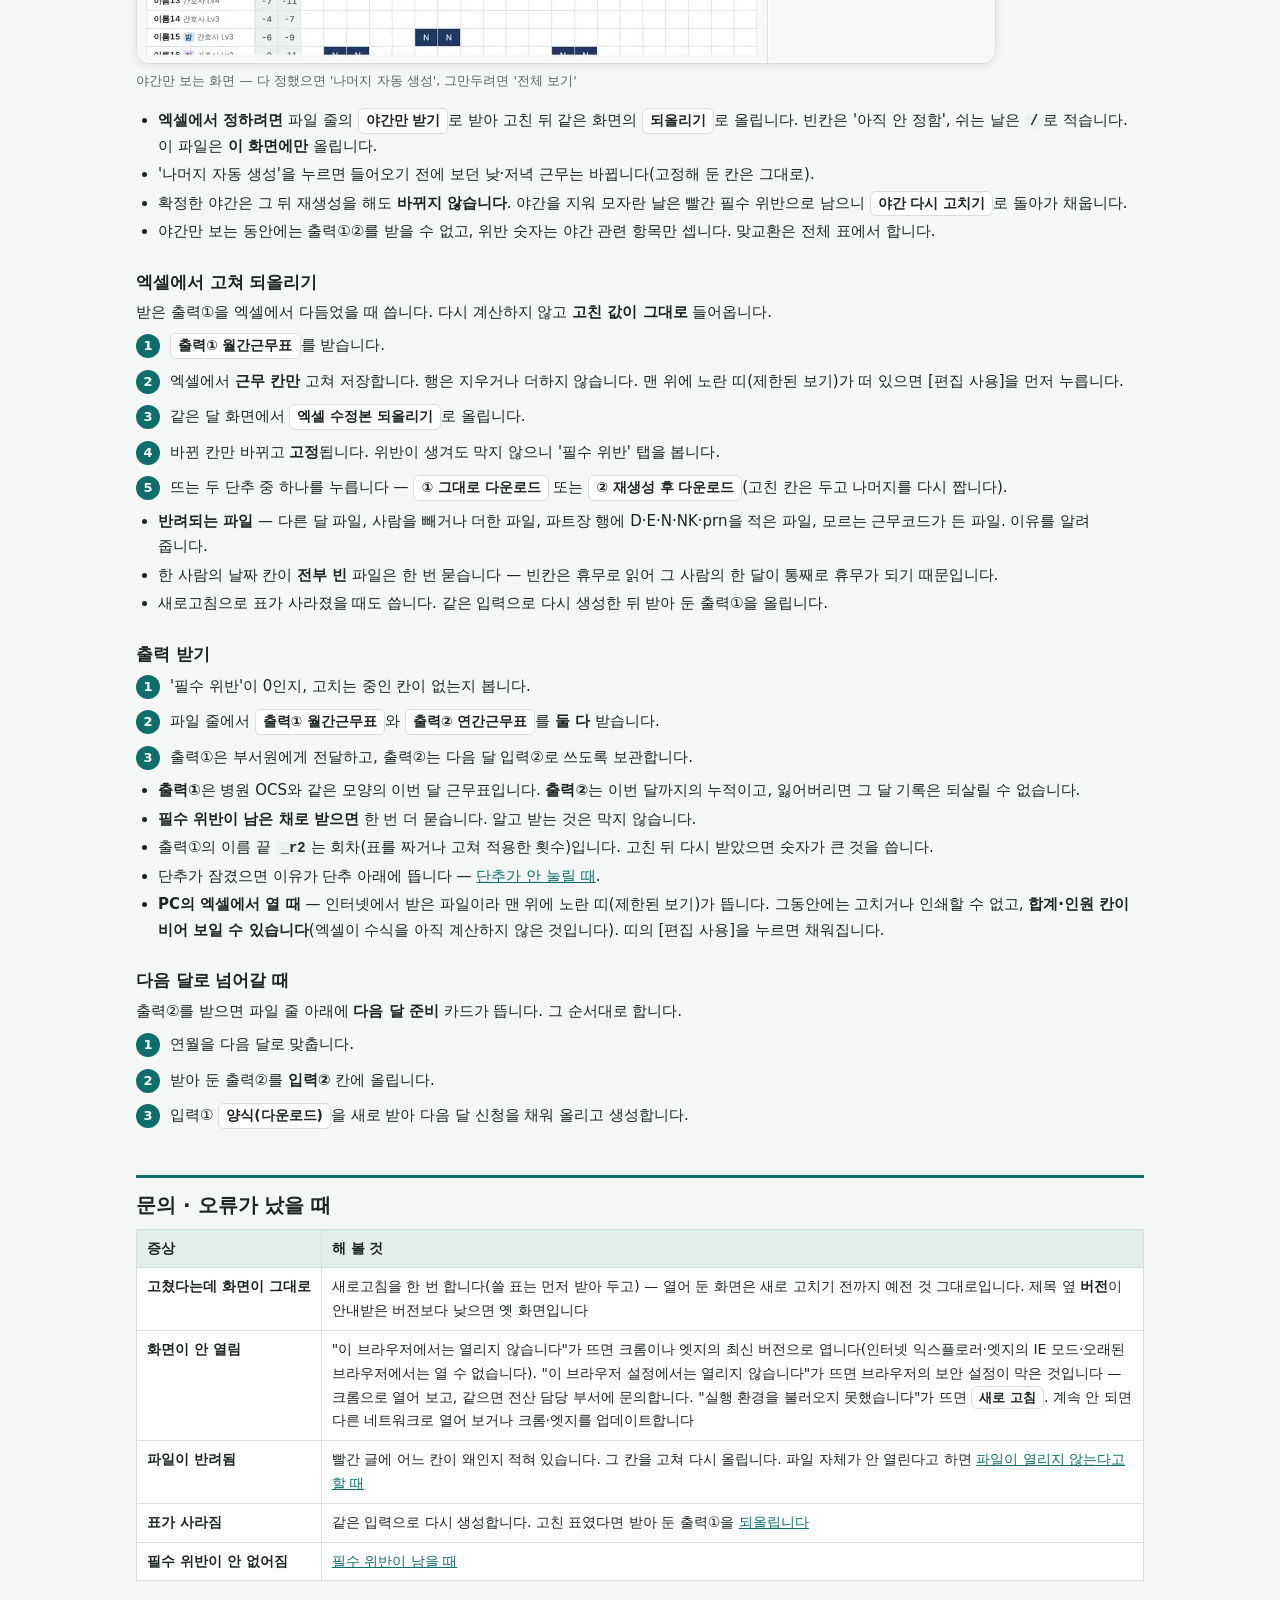
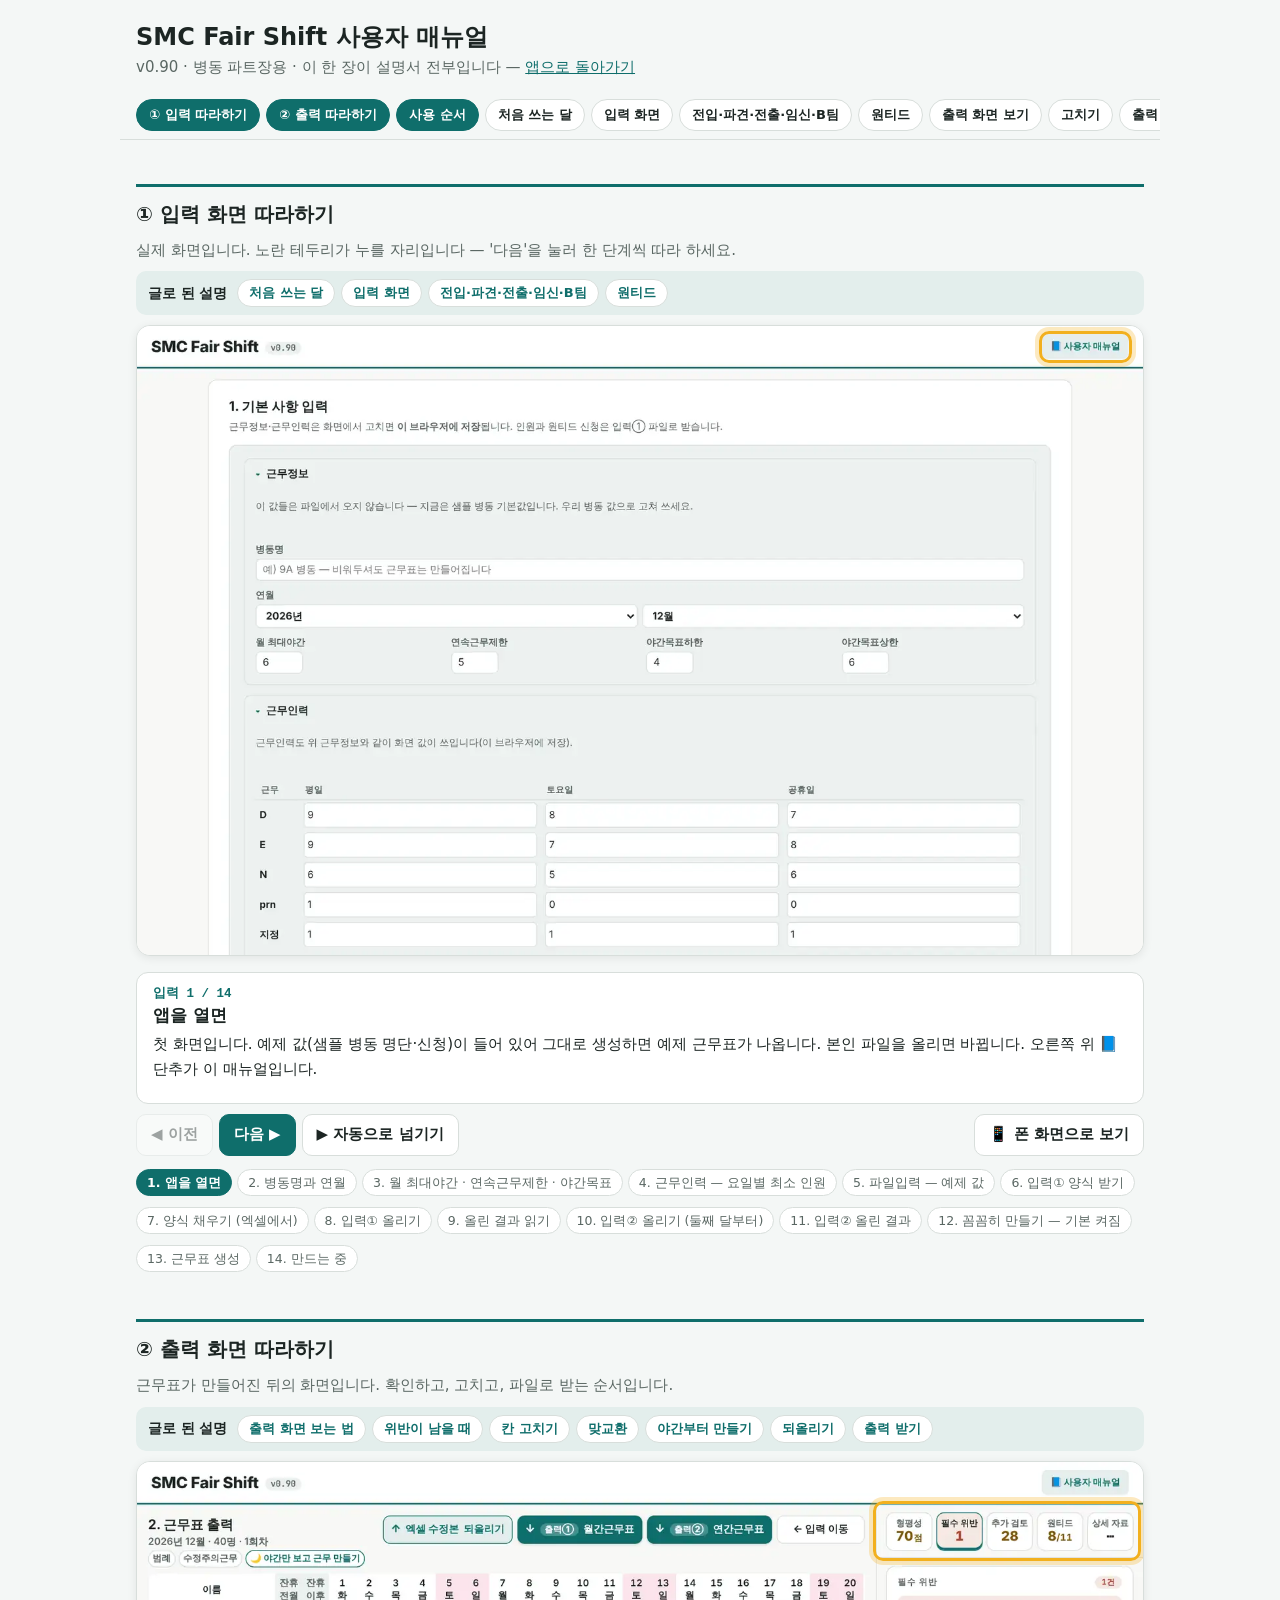
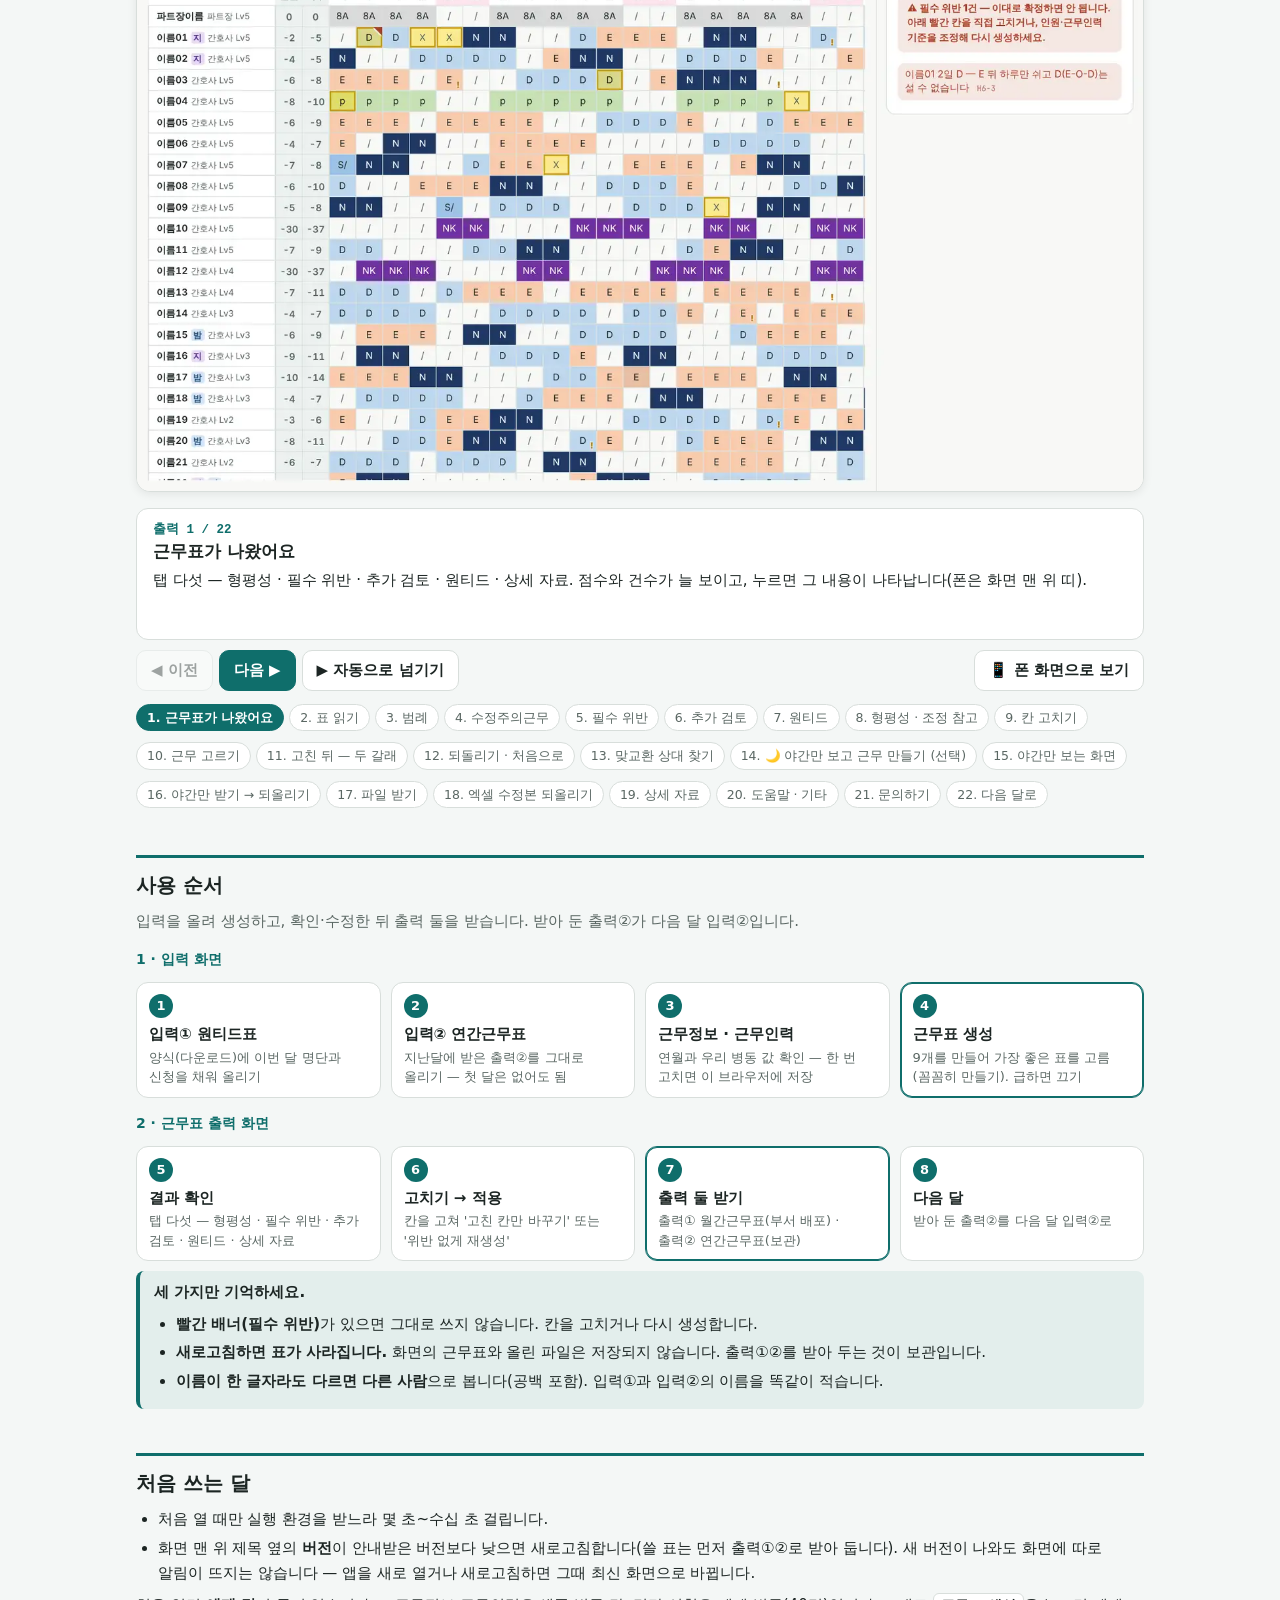
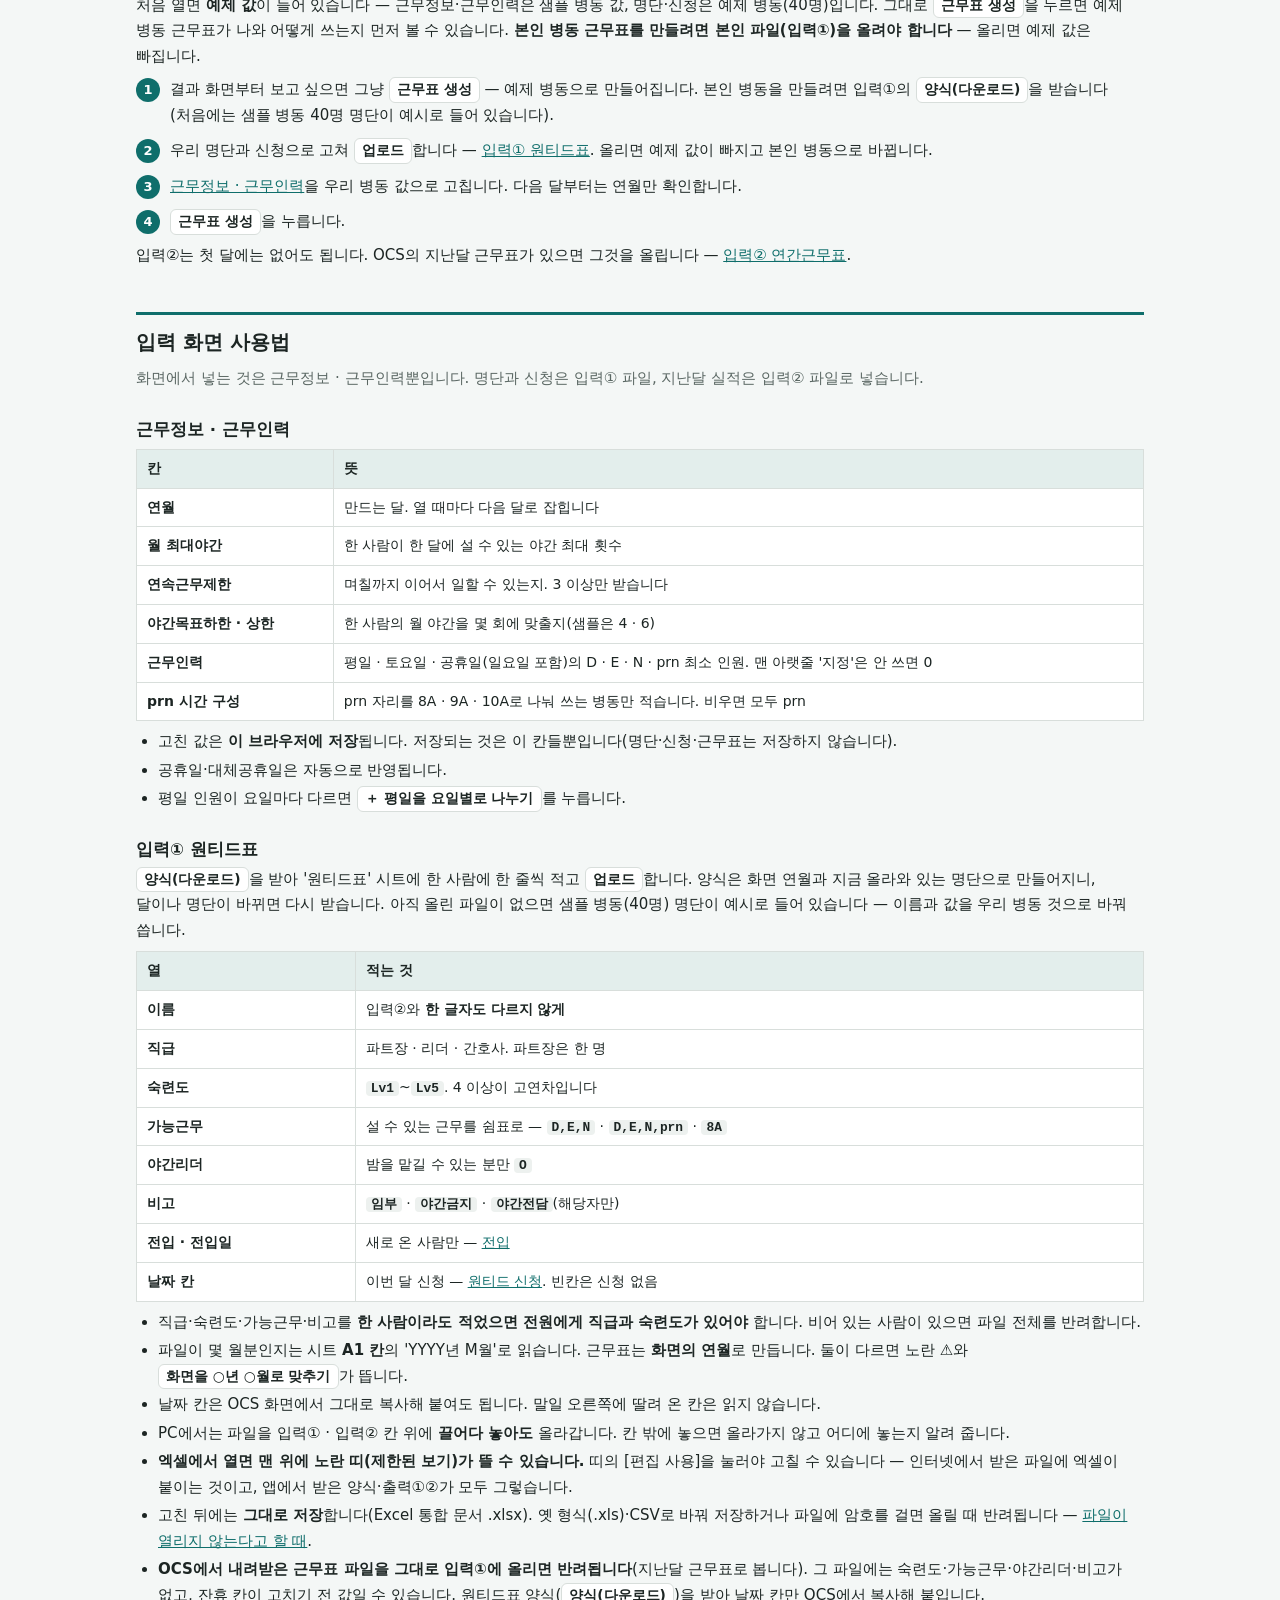
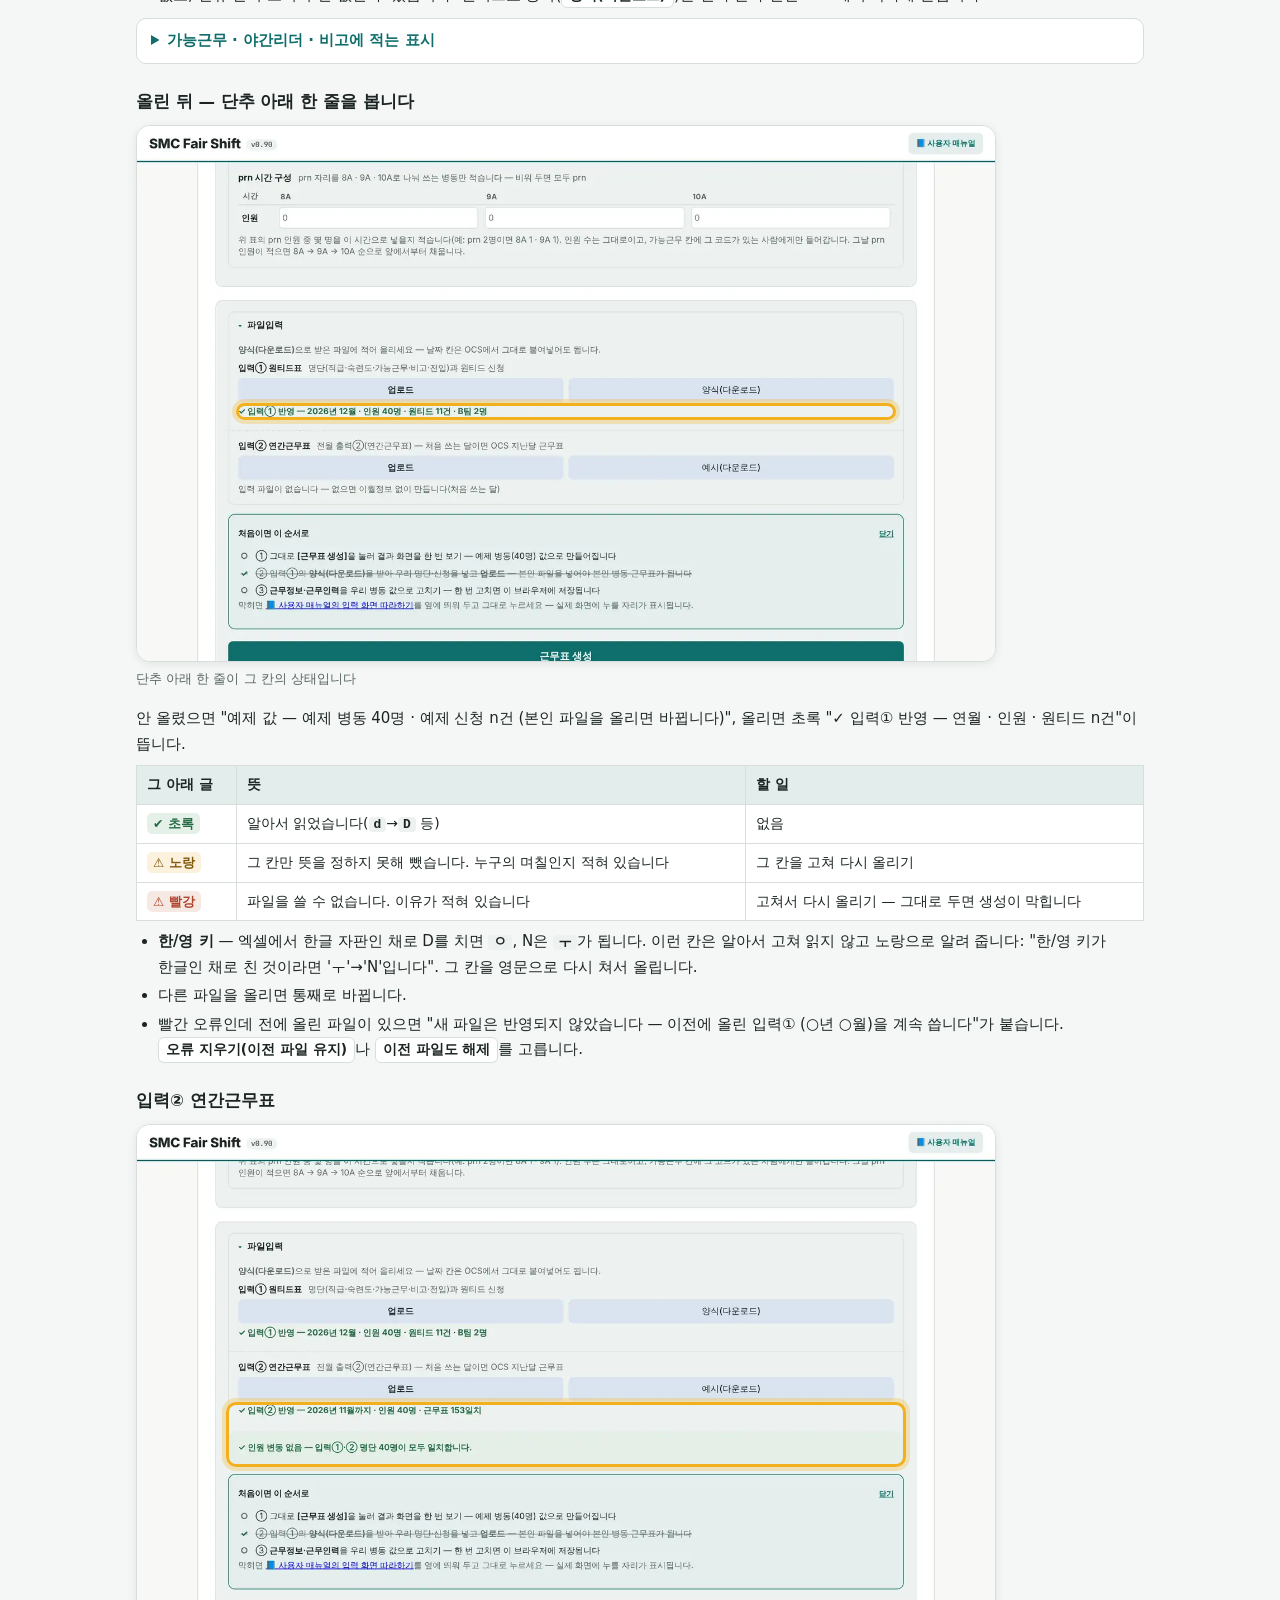
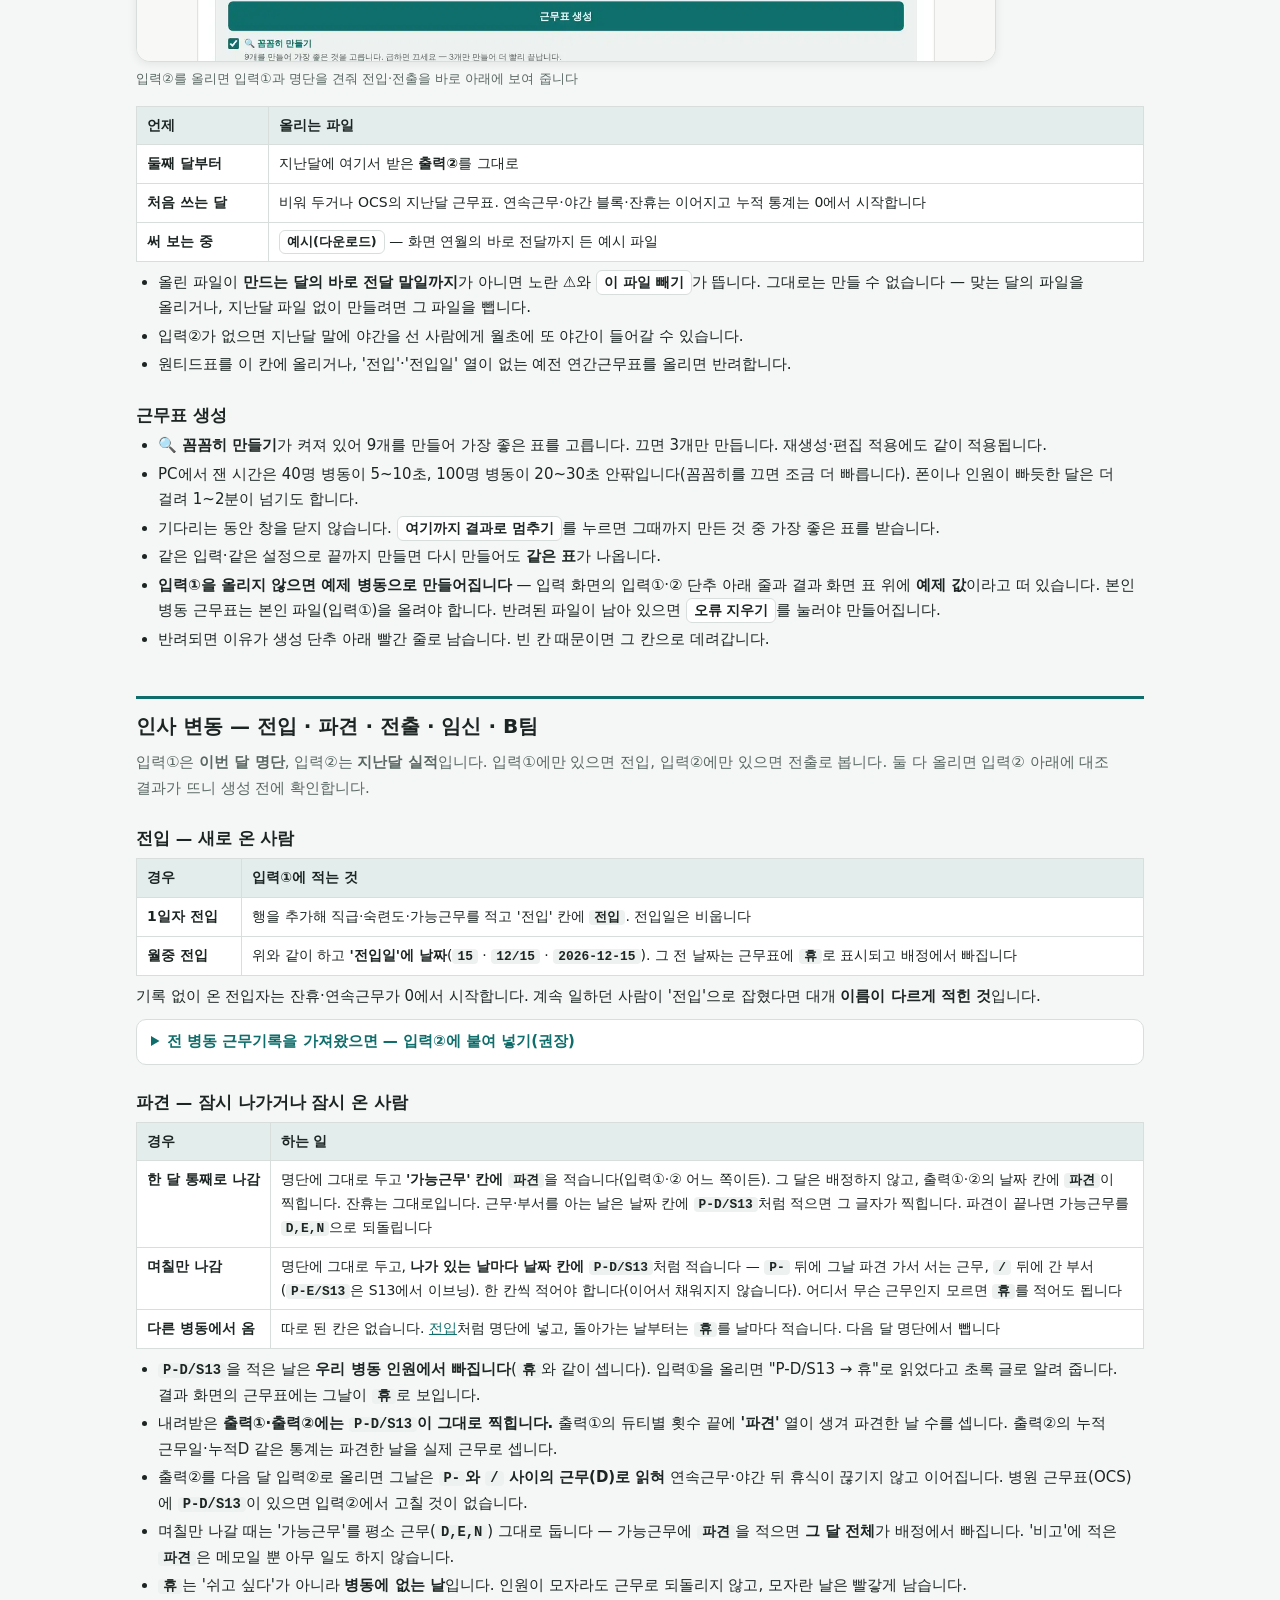
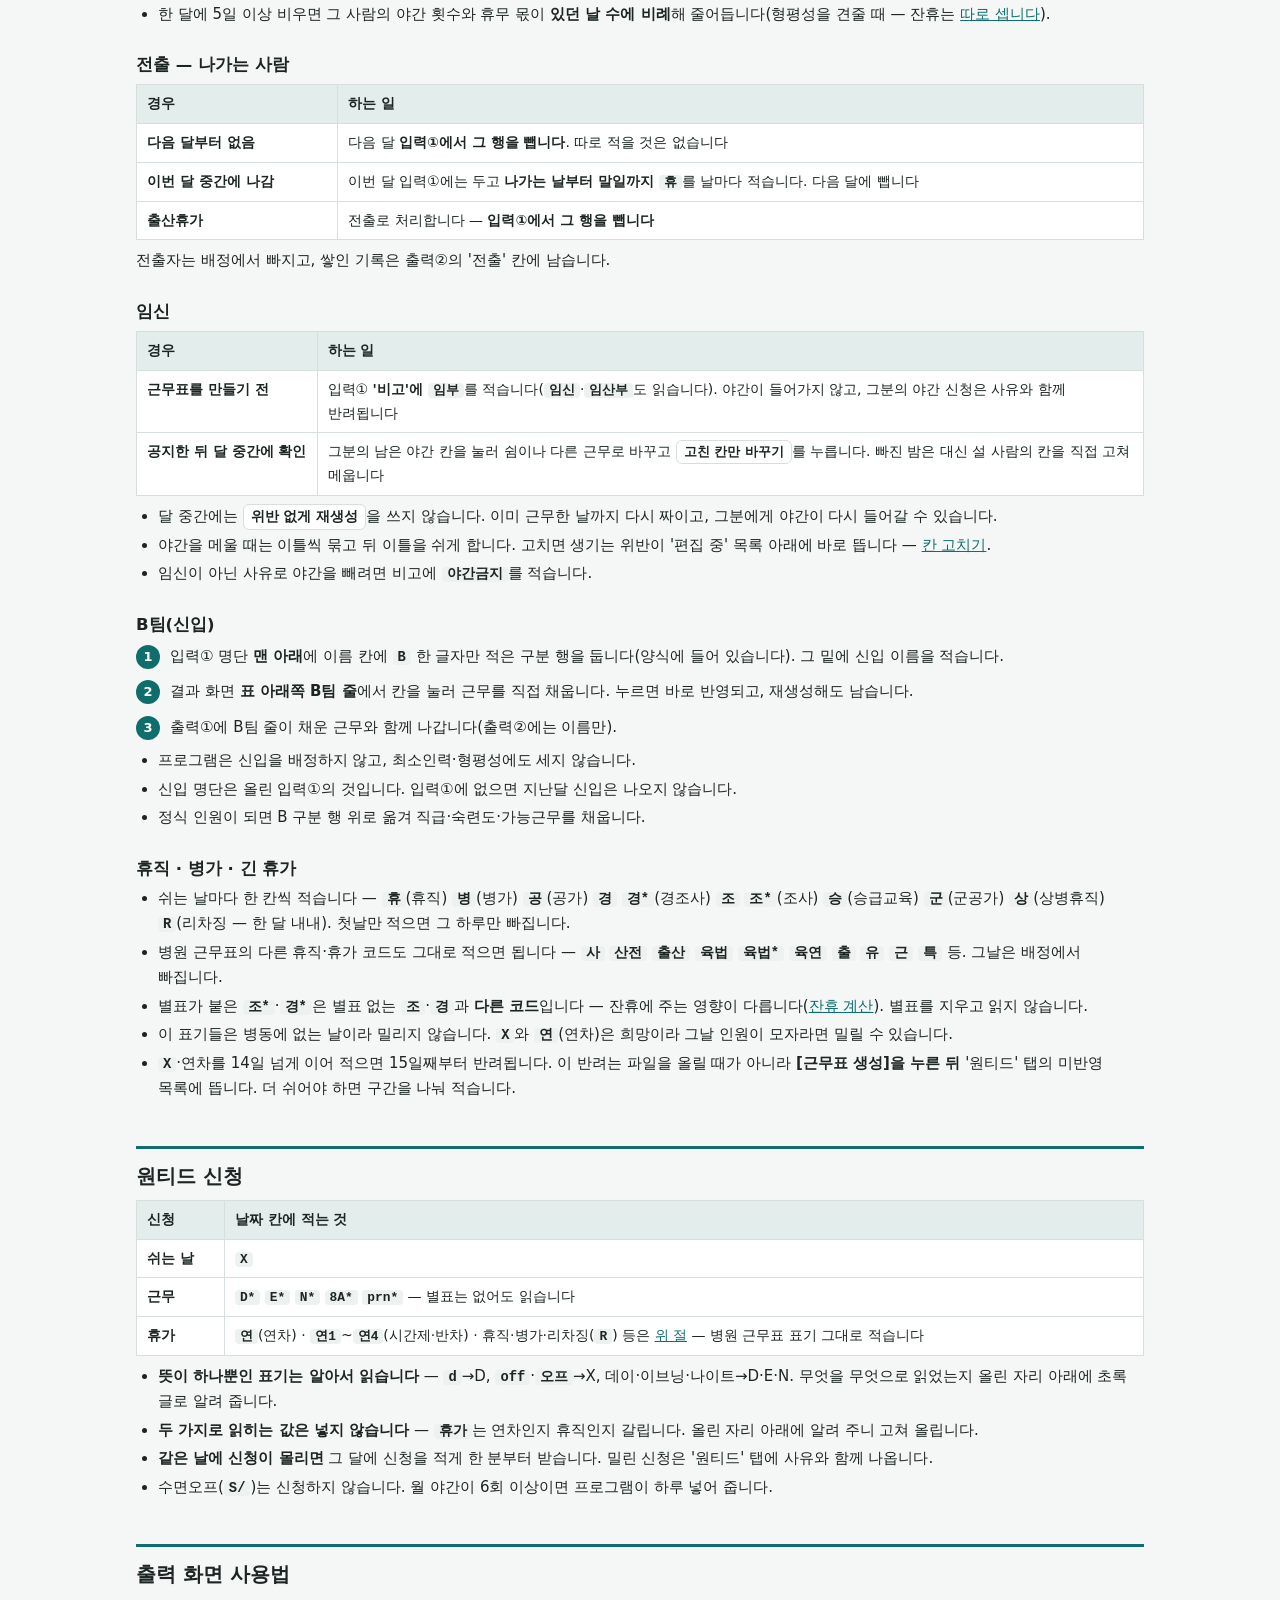
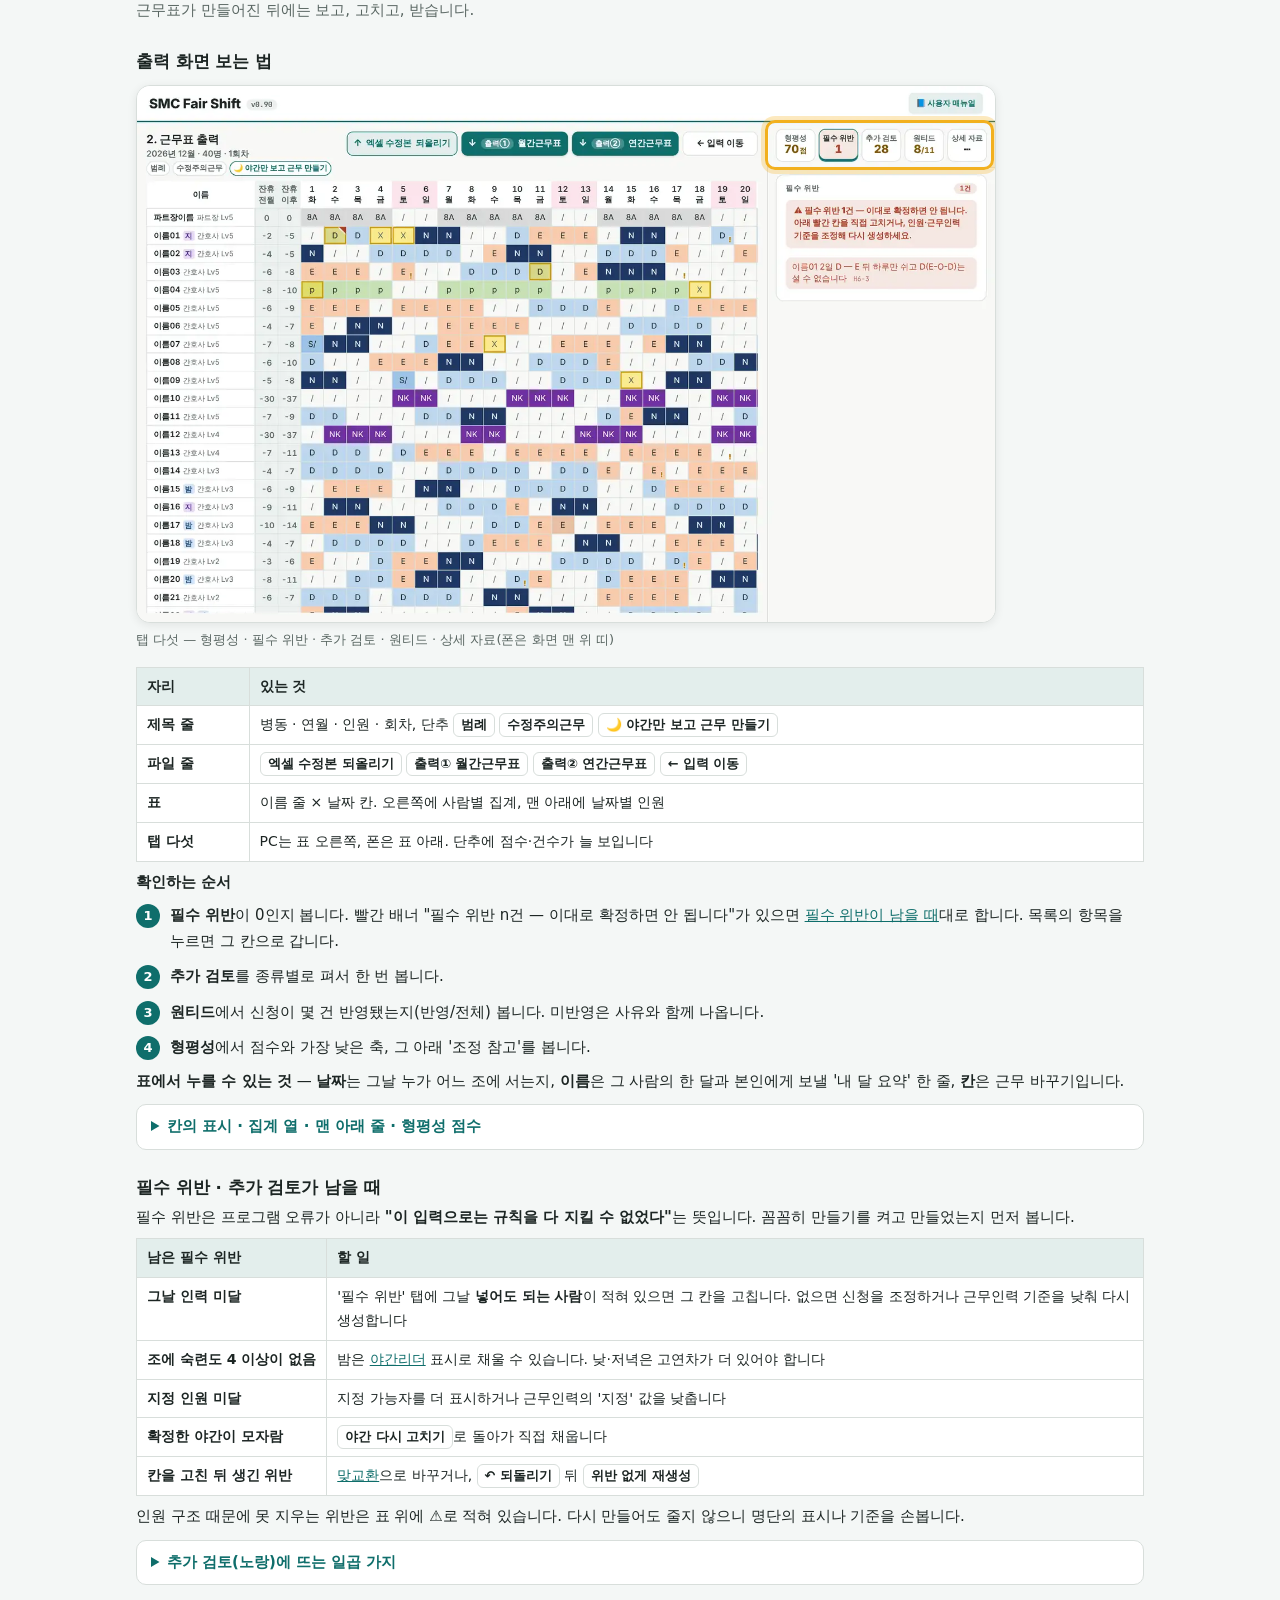
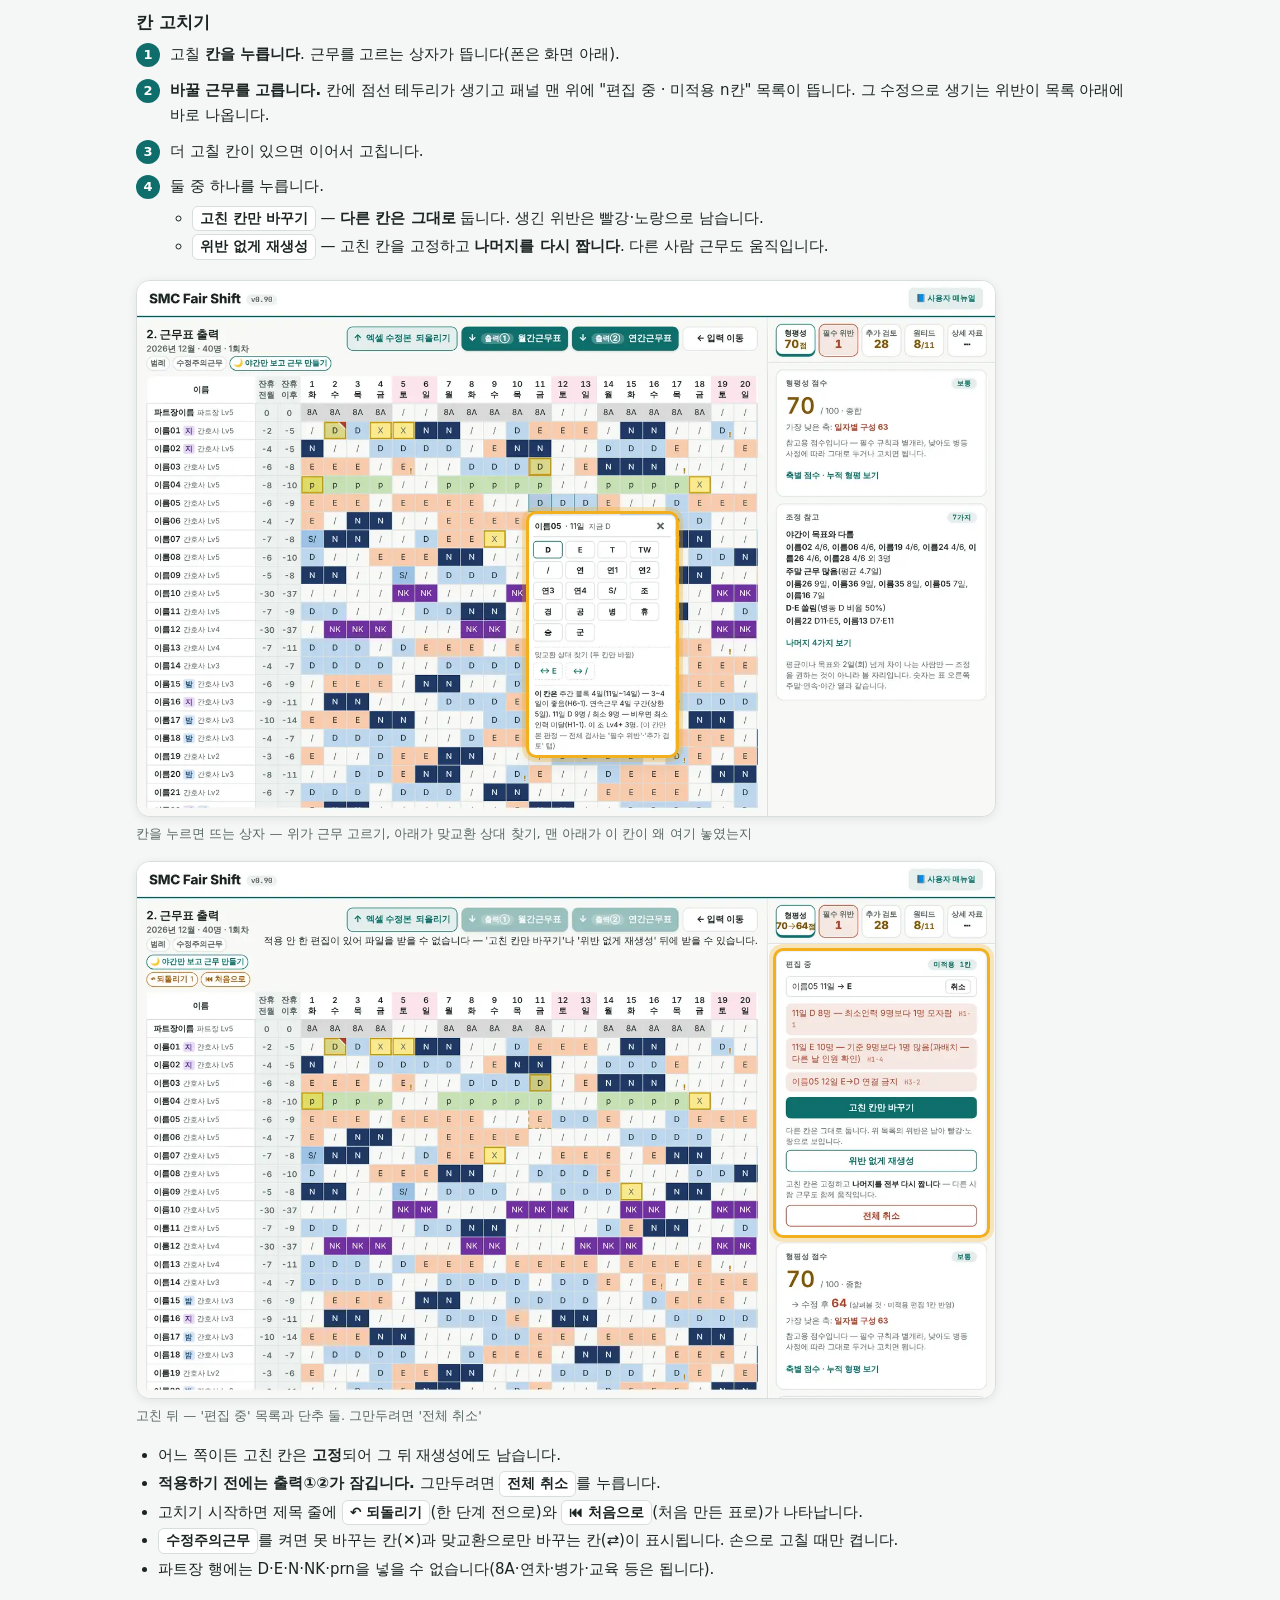
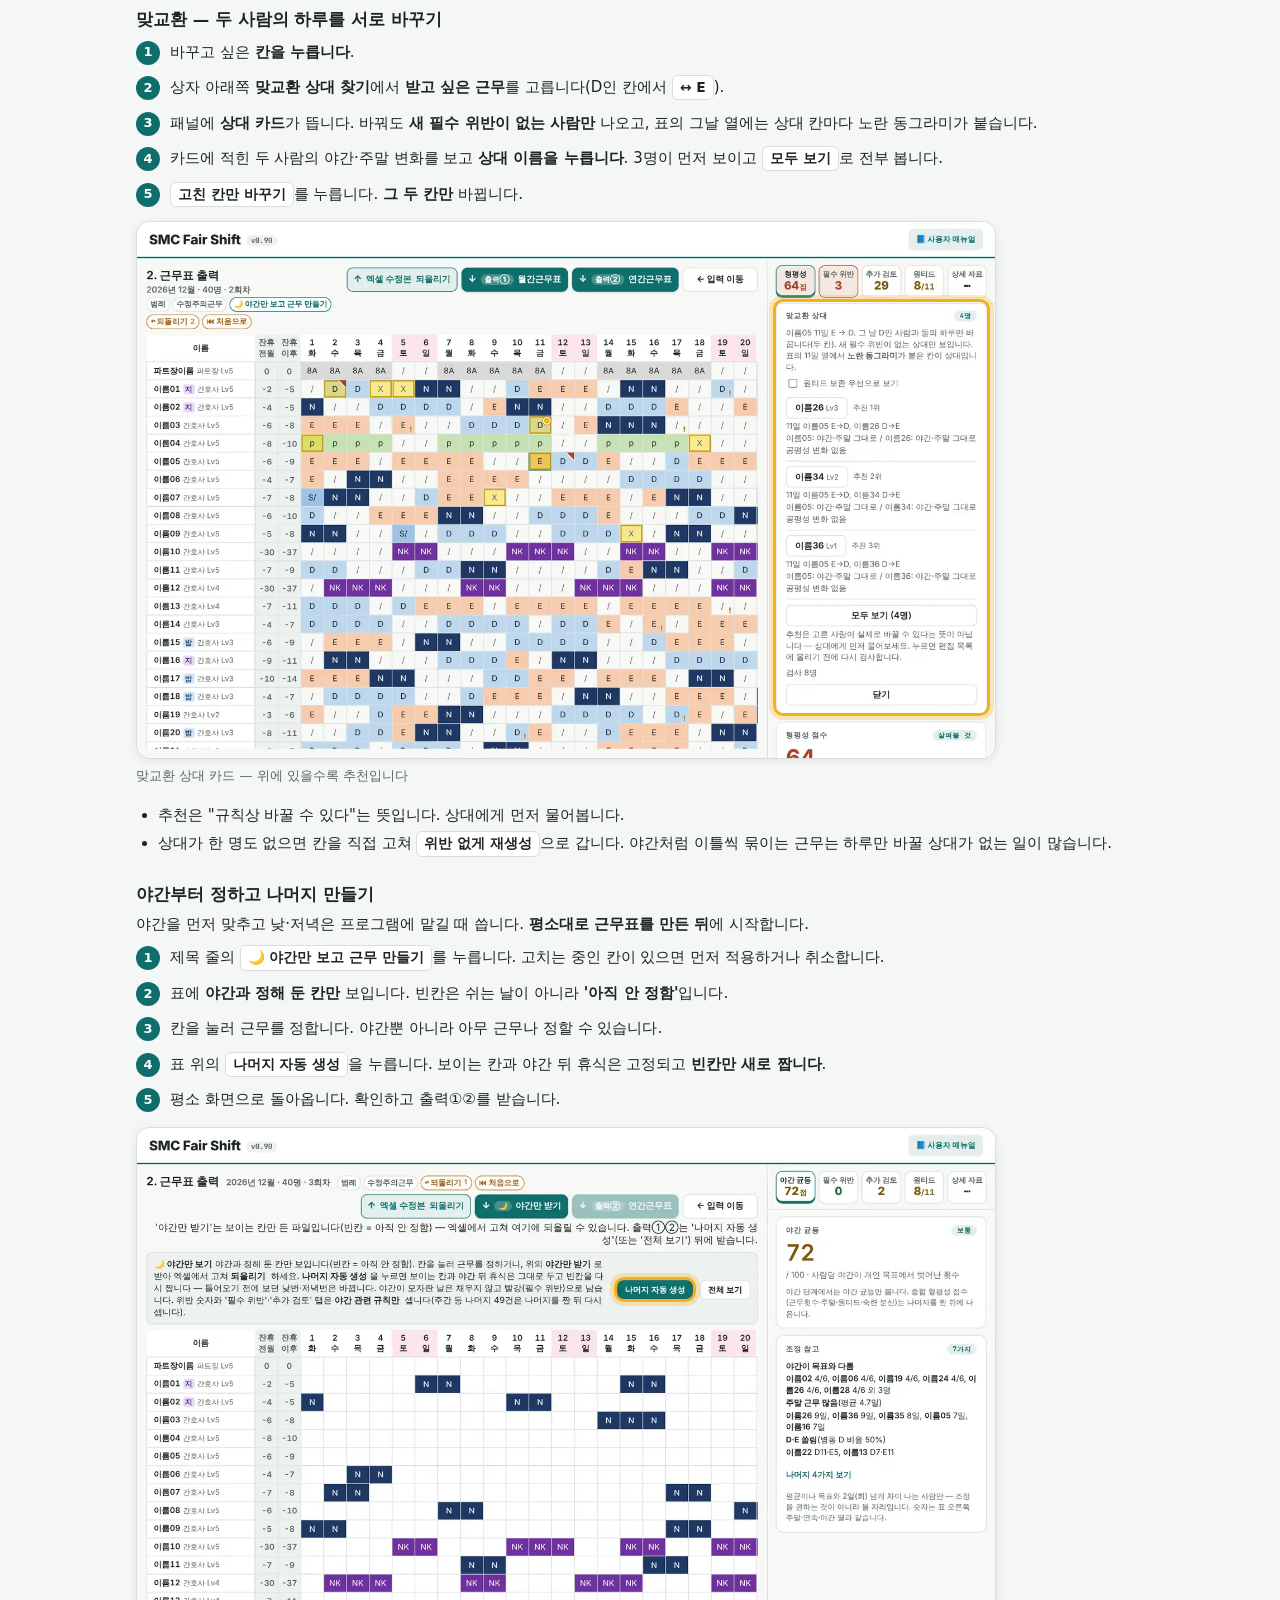
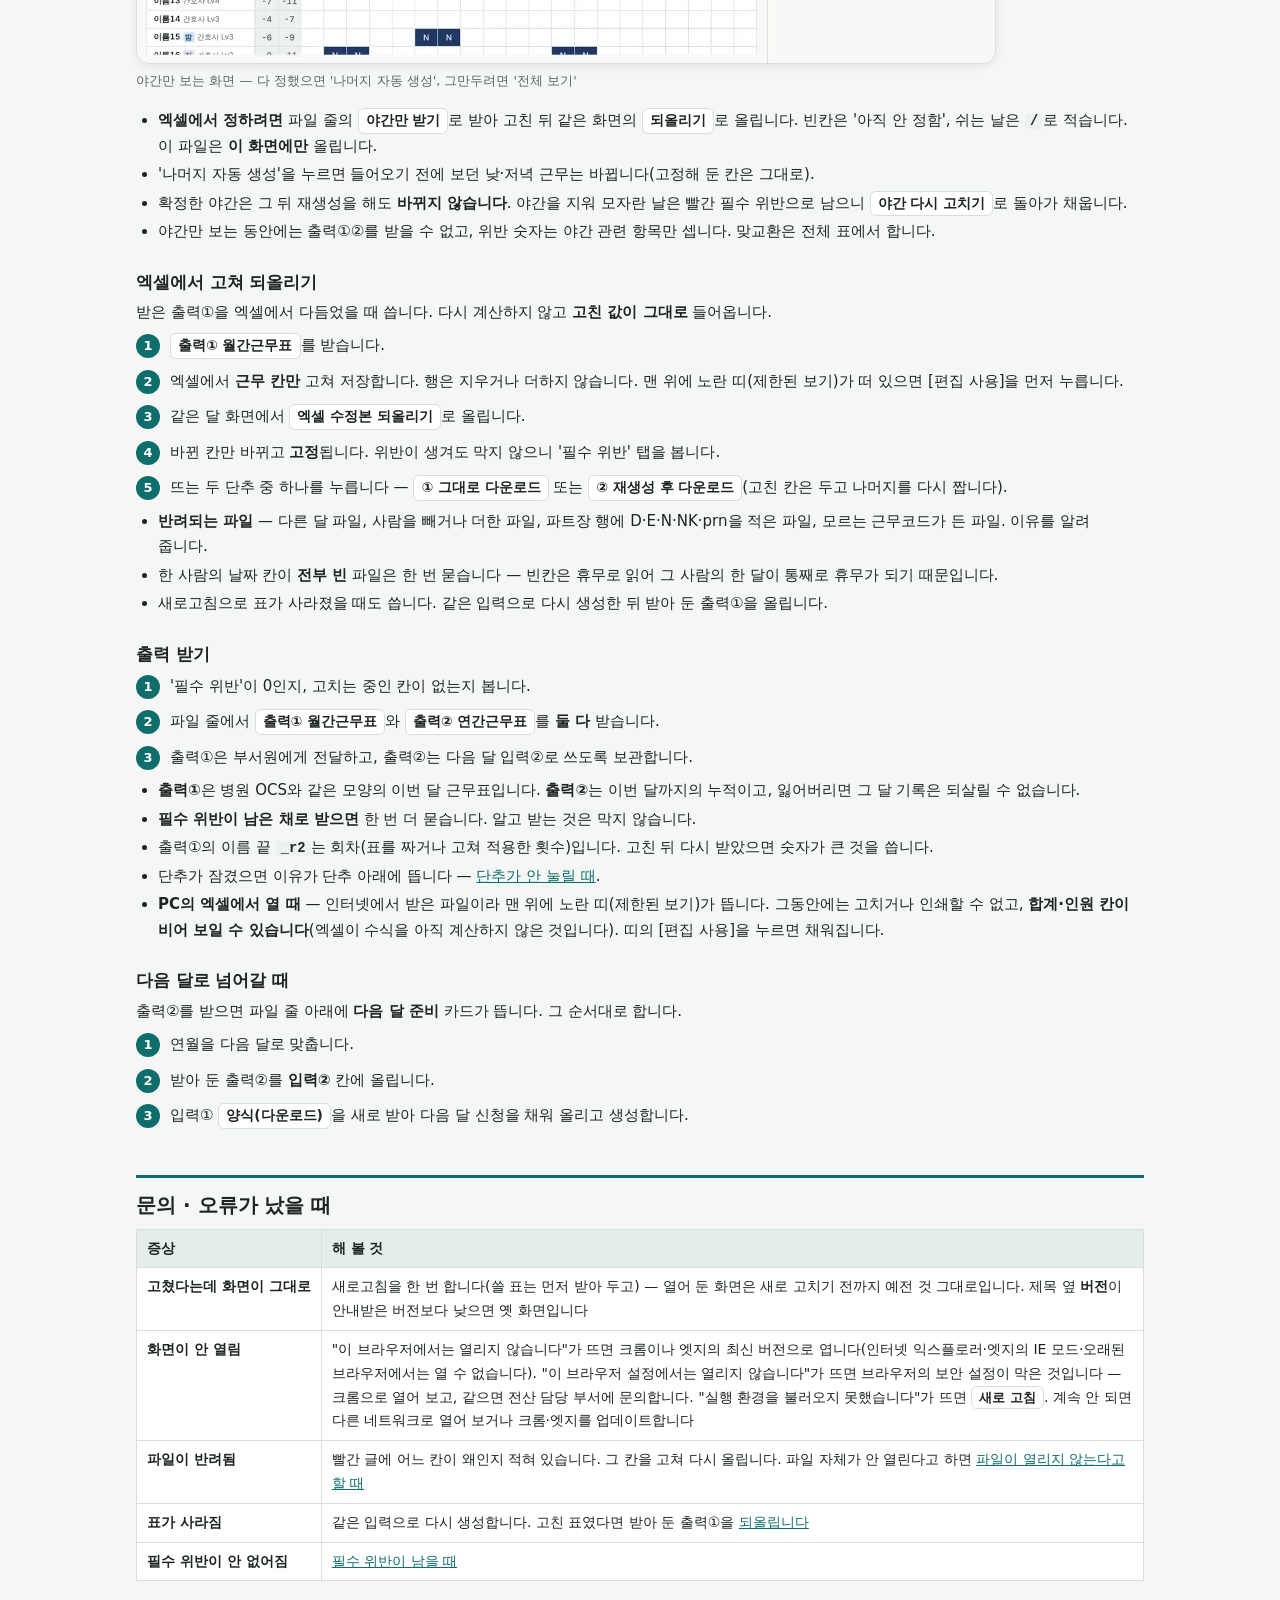
